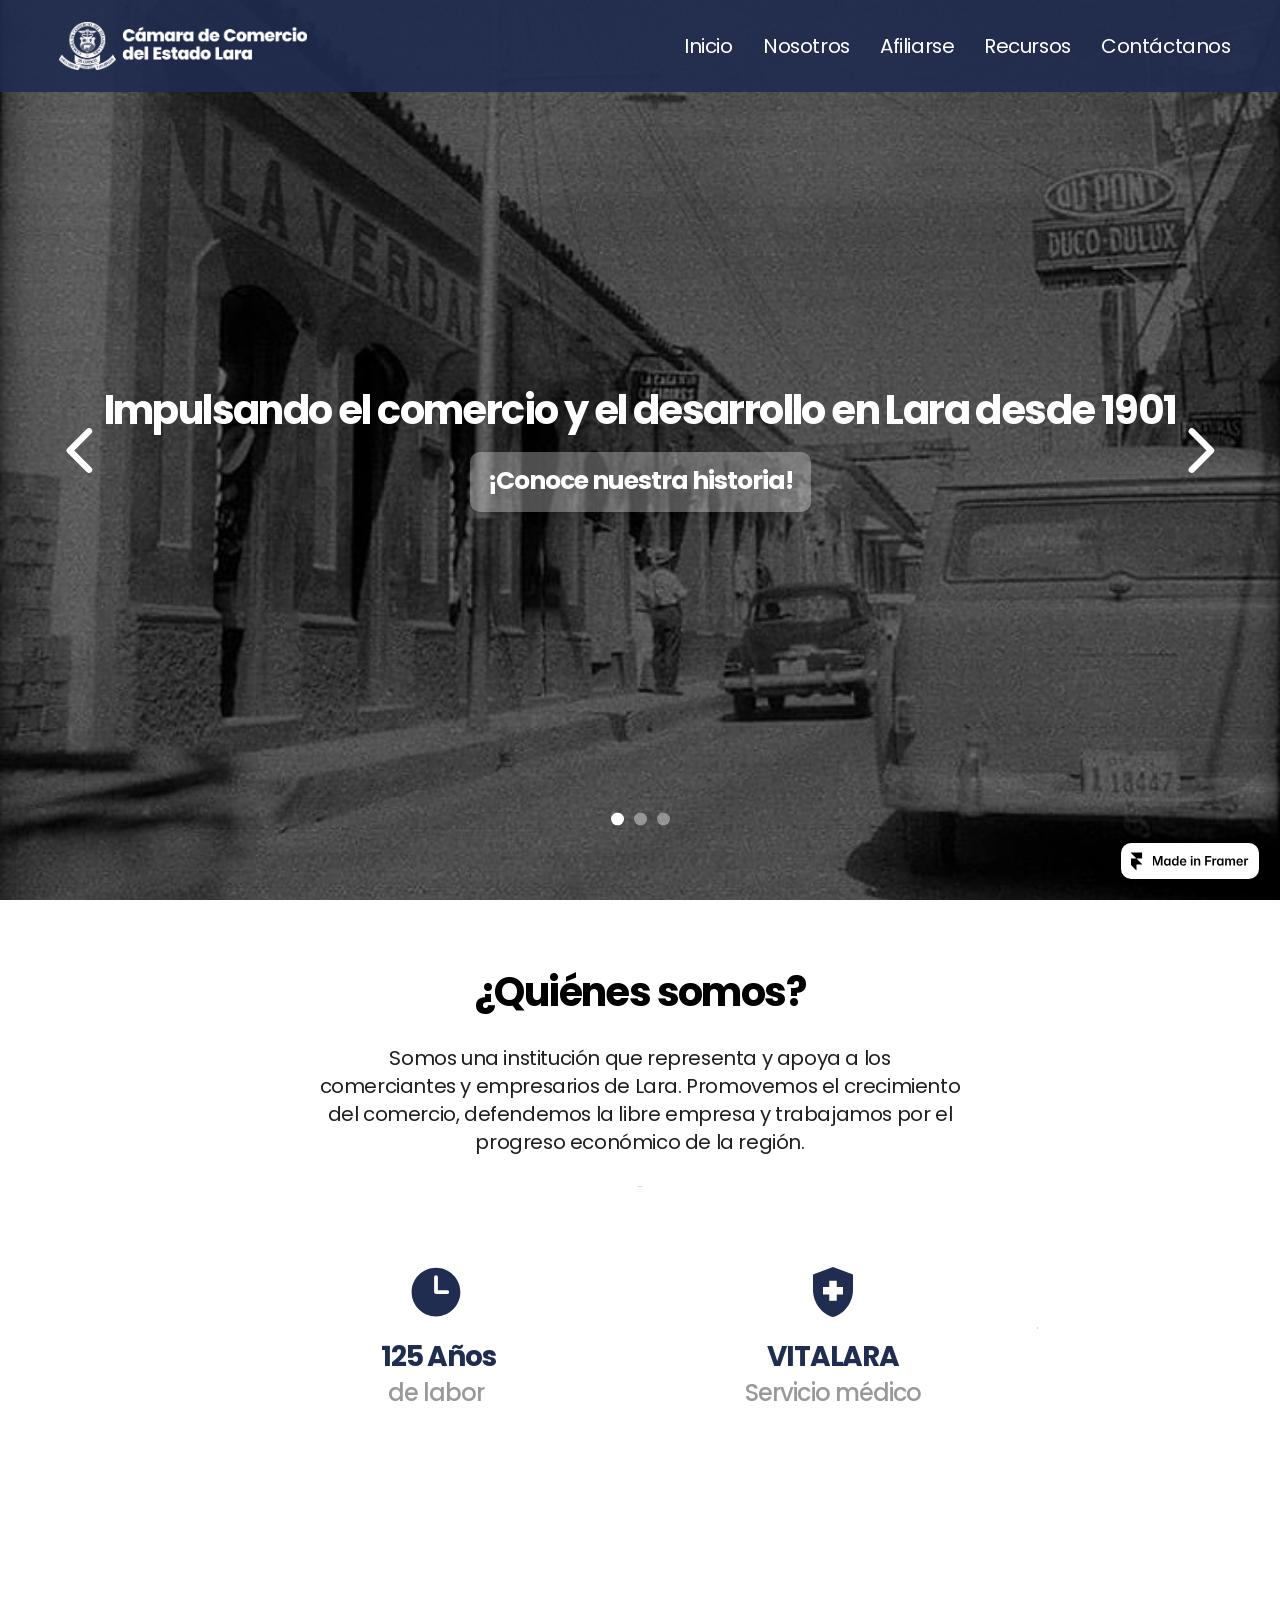
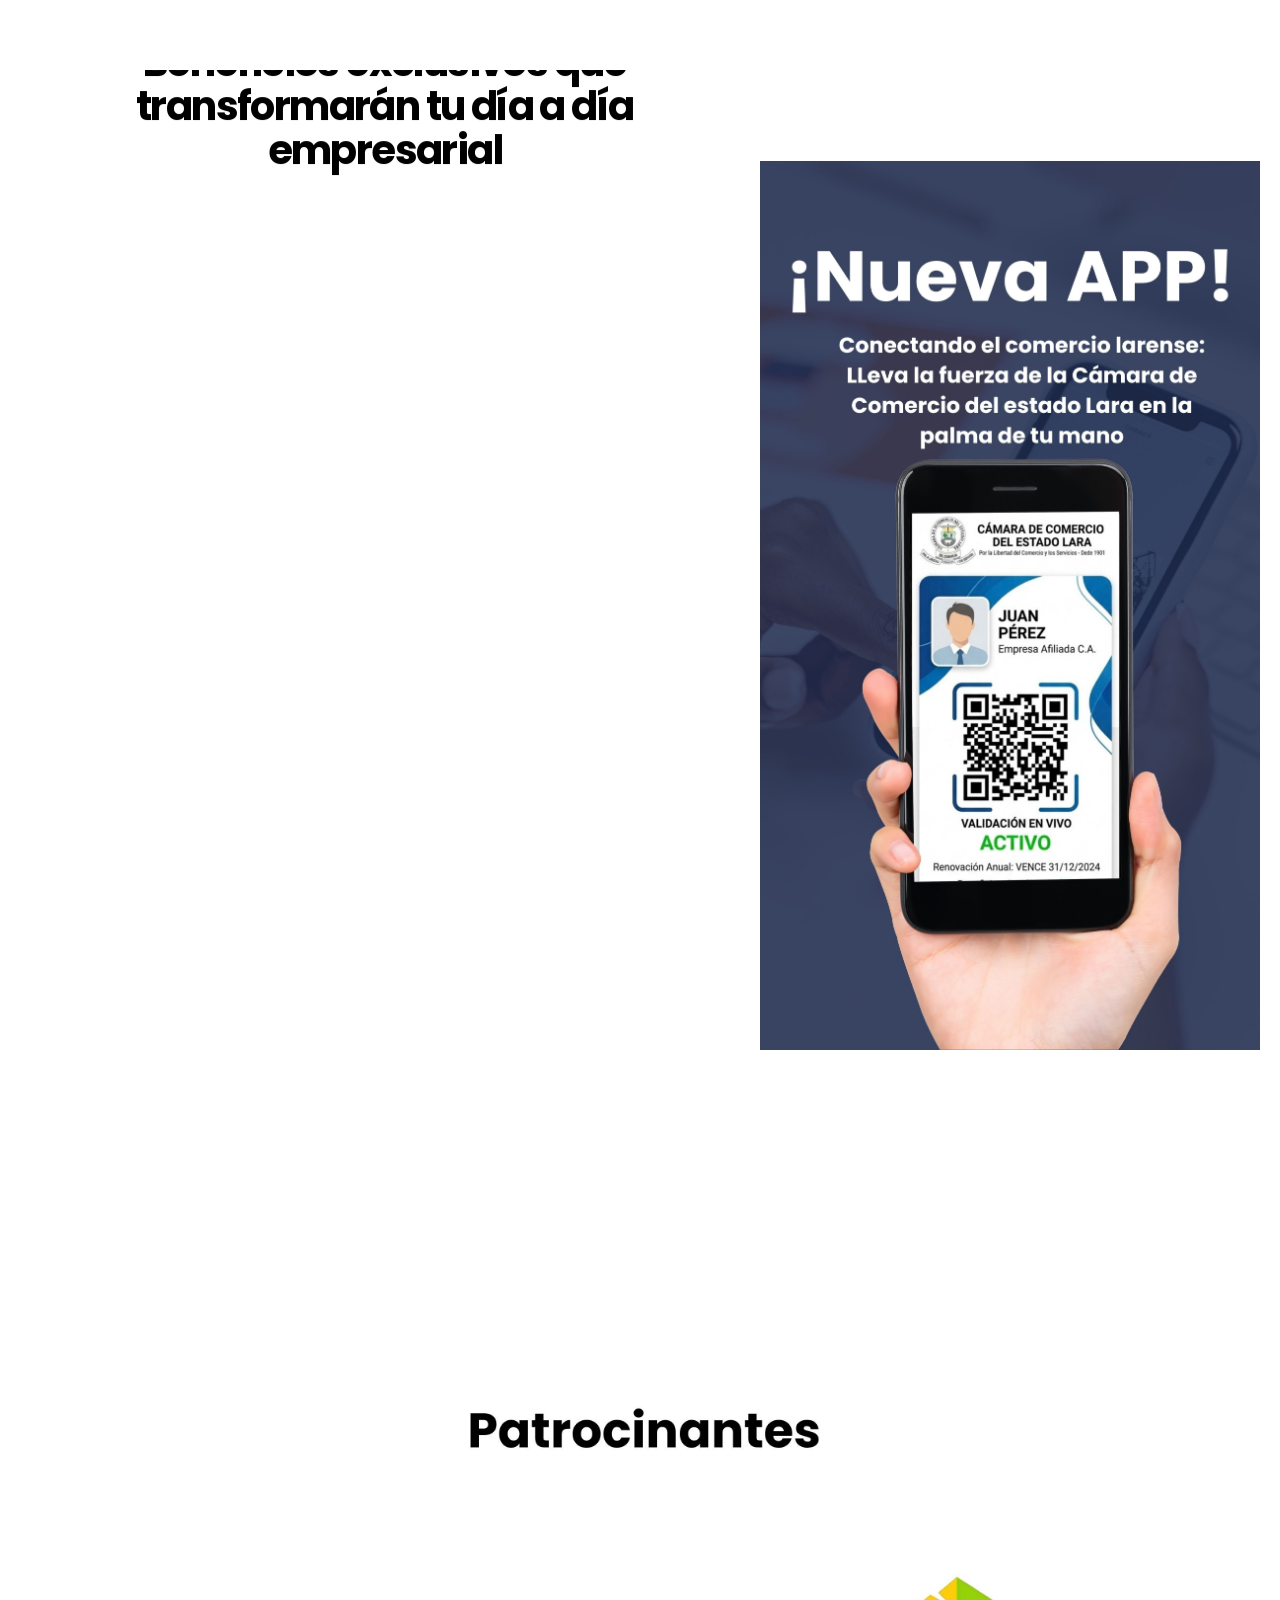
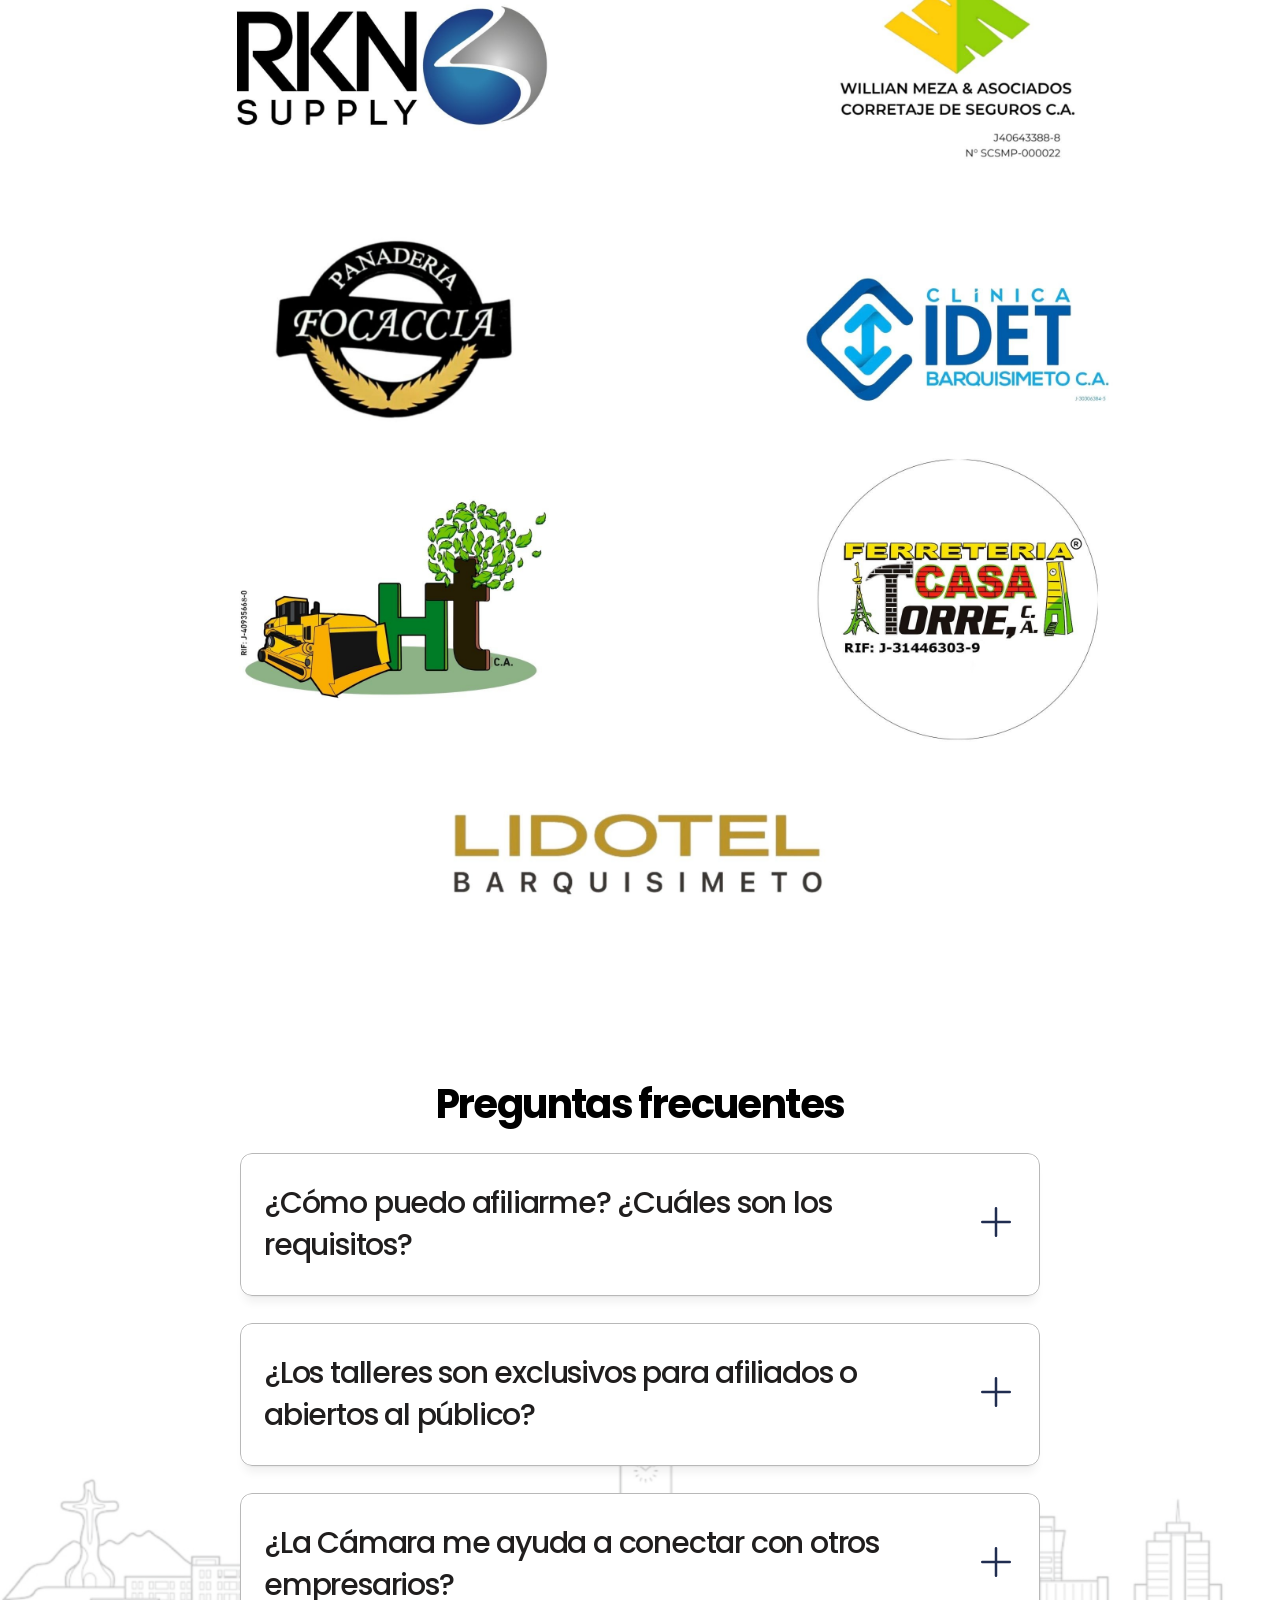
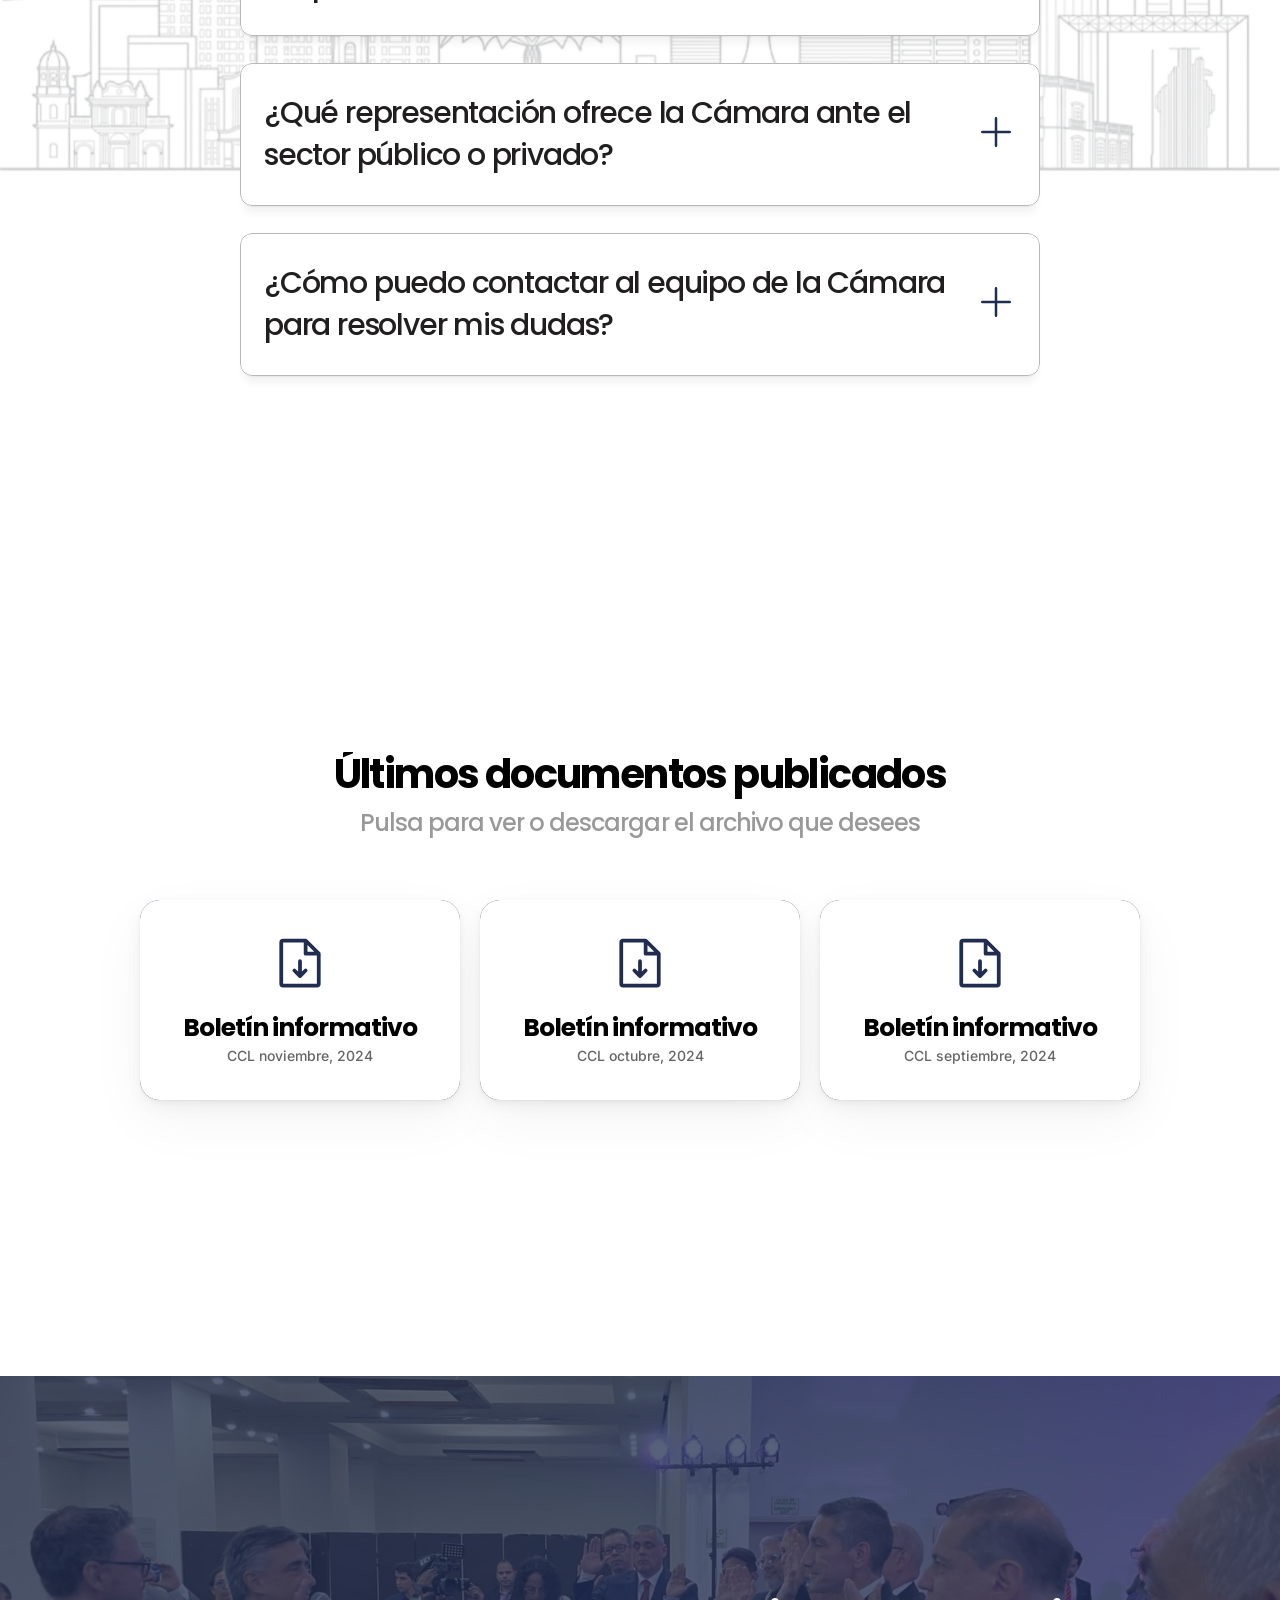
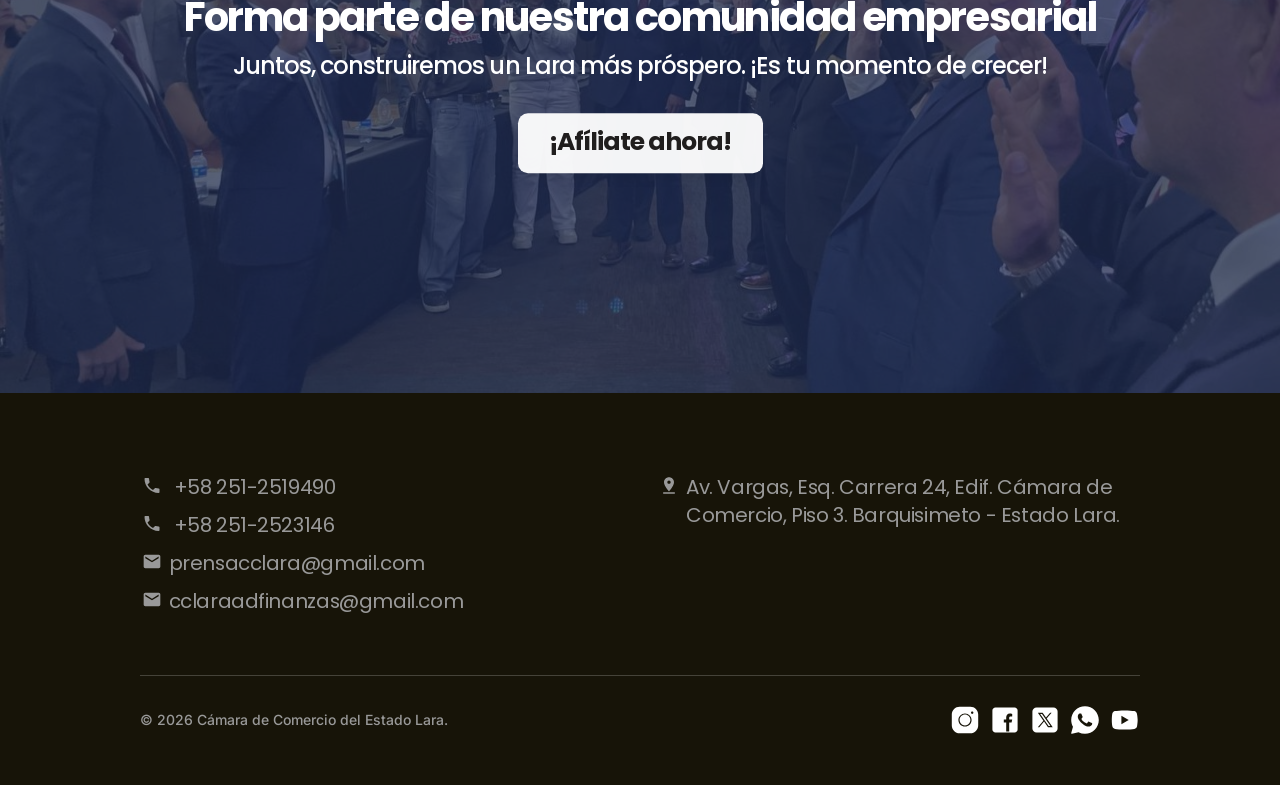
==== index.html @ 31dc7b29 "Sitio estático exportado desde Framer (HTML, CSS, JS y assets locales) Co-Authored-By: Claude Opus 5" ====
<!doctype html>
<!-- Made in Framer · framer.com -->
<!-- Published Oct 28, 2026, 7:28 PM UTC -->
<html lang="es-VE">
<head>
	<meta charset="utf-8">
	<meta name="viewport" content="width=device-width">
	<meta name="generator" content="Framer 6396d1e">
	<title>Cámara de Comercio Lara</title>
    <link rel="canonical" href="https://camaradecomerciolara.framer.website/"><meta property="og:url" content="https://camaradecomerciolara.framer.website/"><meta name="description" content="Made with Framer">
    <meta name="framer-search-index" content="/assets/fu/sites/qvVd5x1oqgm8UECJxH6ip/searchIndex-bVcQZ0W7D3Bi.json">
    <meta name="framer-search-index-fallback" content="/assets/fu/sites/qvVd5x1oqgm8UECJxH6ip/searchIndex-euTjOfodGPNb.json">
    <link href="/assets/fu/images/rtGBe6erPjxikh9yQqqmnPoD8.png" rel="icon" media="(prefers-color-scheme: light)">
    <link href="/assets/fu/images/SMGLBYGvixK3QliwaBblkckESlc.png" rel="icon" media="(prefers-color-scheme: dark)">
    <!-- Open Graph -->
    <meta property="og:type" content="website">
    <meta property="og:title" content="Cámara de Comercio Lara">
    <meta property="og:description" content="Made with Framer">
    <!-- X -->
    <meta name="twitter:card" content="summary_large_image">
    <meta name="twitter:title" content="Cámara de Comercio Lara">
    <meta name="twitter:description" content="Made with Framer">
	
	
	
	
	<!-- Start of headStart -->
    
    <!-- End of headStart -->
	
	<style data-framer-font-css>/* cyrillic-ext */
@font-face {
  font-family: 'Inter';
  font-style: normal;
  font-weight: 500;
  font-display: swap;
  src: url(/assets/gfonts/s/inter/v20/UcCO3FwrK3iLTeHuS_nVMrMxCp50SjIw2boKoduKmMEVuI6fAZJhiI2B.woff2) format('woff2');
  unicode-range: U+0460-052F, U+1C80-1C8A, U+20B4, U+2DE0-2DFF, U+A640-A69F, U+FE2E-FE2F;
}
/* cyrillic */
@font-face {
  font-family: 'Inter';
  font-style: normal;
  font-weight: 500;
  font-display: swap;
  src: url(/assets/gfonts/s/inter/v20/UcCO3FwrK3iLTeHuS_nVMrMxCp50SjIw2boKoduKmMEVuI6fAZthiI2B.woff2) format('woff2');
  unicode-range: U+0301, U+0400-045F, U+0490-0491, U+04B0-04B1, U+2116;
}
/* greek-ext */
@font-face {
  font-family: 'Inter';
  font-style: normal;
  font-weight: 500;
  font-display: swap;
  src: url(/assets/gfonts/s/inter/v20/UcCO3FwrK3iLTeHuS_nVMrMxCp50SjIw2boKoduKmMEVuI6fAZNhiI2B.woff2) format('woff2');
  unicode-range: U+1F00-1FFF;
}
/* greek */
@font-face {
  font-family: 'Inter';
  font-style: normal;
  font-weight: 500;
  font-display: swap;
  src: url(/assets/gfonts/s/inter/v20/UcCO3FwrK3iLTeHuS_nVMrMxCp50SjIw2boKoduKmMEVuI6fAZxhiI2B.woff2) format('woff2');
  unicode-range: U+0370-0377, U+037A-037F, U+0384-038A, U+038C, U+038E-03A1, U+03A3-03FF;
}
/* vietnamese */
@font-face {
  font-family: 'Inter';
  font-style: normal;
  font-weight: 500;
  font-display: swap;
  src: url(/assets/gfonts/s/inter/v20/UcCO3FwrK3iLTeHuS_nVMrMxCp50SjIw2boKoduKmMEVuI6fAZBhiI2B.woff2) format('woff2');
  unicode-range: U+0102-0103, U+0110-0111, U+0128-0129, U+0168-0169, U+01A0-01A1, U+01AF-01B0, U+0300-0301, U+0303-0304, U+0308-0309, U+0323, U+0329, U+1EA0-1EF9, U+20AB;
}
/* latin-ext */
@font-face {
  font-family: 'Inter';
  font-style: normal;
  font-weight: 500;
  font-display: swap;
  src: url(/assets/gfonts/s/inter/v20/UcCO3FwrK3iLTeHuS_nVMrMxCp50SjIw2boKoduKmMEVuI6fAZFhiI2B.woff2) format('woff2');
  unicode-range: U+0100-02BA, U+02BD-02C5, U+02C7-02CC, U+02CE-02D7, U+02DD-02FF, U+0304, U+0308, U+0329, U+1D00-1DBF, U+1E00-1E9F, U+1EF2-1EFF, U+2020, U+20A0-20AB, U+20AD-20C4, U+2113, U+2C60-2C7F, U+A720-A7FF;
}
/* latin */
@font-face {
  font-family: 'Inter';
  font-style: normal;
  font-weight: 500;
  font-display: swap;
  src: url(/assets/gfonts/s/inter/v20/UcCO3FwrK3iLTeHuS_nVMrMxCp50SjIw2boKoduKmMEVuI6fAZ9hiA.woff2) format('woff2');
  unicode-range: U+0000-00FF, U+0131, U+0152-0153, U+02BB-02BC, U+02C6, U+02DA, U+02DC, U+0304, U+0308, U+0329, U+2000-206F, U+20AC, U+2122, U+2191, U+2193, U+2212, U+2215, U+FEFF, U+FFFD;
}
/* cyrillic-ext */
@font-face {
  font-family: 'Fragment Mono';
  font-style: normal;
  font-weight: 400;
  src: url(/assets/gfonts/s/fragmentmono/v6/4iCr6K5wfMRRjxp0DA6-2CLnB45HhrUI.woff2) format('woff2');
  unicode-range: U+0460-052F, U+1C80-1C8A, U+20B4, U+2DE0-2DFF, U+A640-A69F, U+FE2E-FE2F;
}
/* latin-ext */
@font-face {
  font-family: 'Fragment Mono';
  font-style: normal;
  font-weight: 400;
  src: url(/assets/gfonts/s/fragmentmono/v6/4iCr6K5wfMRRjxp0DA6-2CLnB41HhrUI.woff2) format('woff2');
  unicode-range: U+0100-02BA, U+02BD-02C5, U+02C7-02CC, U+02CE-02D7, U+02DD-02FF, U+0304, U+0308, U+0329, U+1D00-1DBF, U+1E00-1E9F, U+1EF2-1EFF, U+2020, U+20A0-20AB, U+20AD-20C4, U+2113, U+2C60-2C7F, U+A720-A7FF;
}
/* latin */
@font-face {
  font-family: 'Fragment Mono';
  font-style: normal;
  font-weight: 400;
  src: url(/assets/gfonts/s/fragmentmono/v6/4iCr6K5wfMRRjxp0DA6-2CLnB4NHhg.woff2) format('woff2');
  unicode-range: U+0000-00FF, U+0131, U+0152-0153, U+02BB-02BC, U+02C6, U+02DA, U+02DC, U+0304, U+0308, U+0329, U+2000-206F, U+20AC, U+2122, U+2191, U+2193, U+2212, U+2215, U+FEFF, U+FFFD;
}

@font-face { font-family: "Inter"; src: url("/assets/fu/assets/5vvr9Vy74if2I6bQbJvbw7SY1pQ.woff2"); font-display: swap; font-style: normal; font-weight: 400; unicode-range: U+0460-052F, U+1C80-1C88, U+20B4, U+2DE0-2DFF, U+A640-A69F, U+FE2E-FE2F }
@font-face { font-family: "Inter"; src: url("/assets/fu/assets/EOr0mi4hNtlgWNn9if640EZzXCo.woff2"); font-display: swap; font-style: normal; font-weight: 400; unicode-range: U+0301, U+0400-045F, U+0490-0491, U+04B0-04B1, U+2116 }
@font-face { font-family: "Inter"; src: url("/assets/fu/assets/Y9k9QrlZAqio88Klkmbd8VoMQc.woff2"); font-display: swap; font-style: normal; font-weight: 400; unicode-range: U+1F00-1FFF }
@font-face { font-family: "Inter"; src: url("/assets/fu/assets/OYrD2tBIBPvoJXiIHnLoOXnY9M.woff2"); font-display: swap; font-style: normal; font-weight: 400; unicode-range: U+0370-03FF }
@font-face { font-family: "Inter"; src: url("/assets/fu/assets/JeYwfuaPfZHQhEG8U5gtPDZ7WQ.woff2"); font-display: swap; font-style: normal; font-weight: 400; unicode-range: U+0100-024F, U+0259, U+1E00-1EFF, U+2020, U+20A0-20AB, U+20AD-20CF, U+2113, U+2C60-2C7F, U+A720-A7FF }
@font-face { font-family: "Inter"; src: url("/assets/fu/assets/GrgcKwrN6d3Uz8EwcLHZxwEfC4.woff2"); font-display: swap; font-style: normal; font-weight: 400; unicode-range: U+0000-00FF, U+0131, U+0152-0153, U+02BB-02BC, U+02C6, U+02DA, U+02DC, U+2000-206F, U+2070, U+2074-207E, U+2080-208E, U+20AC, U+2122, U+2191, U+2193, U+2212, U+2215, U+FEFF, U+FFFD }
@font-face { font-family: "Inter"; src: url("/assets/fu/assets/b6Y37FthZeALduNqHicBT6FutY.woff2"); font-display: swap; font-style: normal; font-weight: 400; unicode-range: U+0102-0103, U+0110-0111, U+0128-0129, U+0168-0169, U+01A0-01A1, U+01AF-01B0, U+1EA0-1EF9, U+20AB }
@font-face { font-family: "Inter"; src: url("/assets/fu/assets/vQyevYAyHtARFwPqUzQGpnDs.woff2"); font-display: swap; font-style: normal; font-weight: 400; unicode-range: U+0000-00FF, U+0131, U+0152-0153, U+02BB-02BC, U+02C6, U+02DA, U+02DC, U+2000-206F, U+2074, U+20AC, U+2122, U+2191, U+2193, U+2212, U+2215, U+FEFF, U+FFFD }
@font-face { font-family: "Inter"; src: url("/assets/fu/assets/mkY5Sgyq51ik0AMrSBwhm9DJg.woff2"); font-style: normal; font-weight: 900; unicode-range: U+0460-052F, U+1C80-1C88, U+20B4, U+2DE0-2DFF, U+A640-A69F, U+FE2E-FE2F }
@font-face { font-family: "Inter"; src: url("/assets/fu/assets/X5hj6qzcHUYv7h1390c8Rhm6550.woff2"); font-style: normal; font-weight: 900; unicode-range: U+0301, U+0400-045F, U+0490-0491, U+04B0-04B1, U+2116 }
@font-face { font-family: "Inter"; src: url("/assets/fu/assets/gQhNpS3tN86g8RcVKYUUaKt2oMQ.woff2"); font-style: normal; font-weight: 900; unicode-range: U+1F00-1FFF }
@font-face { font-family: "Inter"; src: url("/assets/fu/assets/cugnVhSraaRyANCaUtI5FV17wk.woff2"); font-style: normal; font-weight: 900; unicode-range: U+0370-03FF }
@font-face { font-family: "Inter"; src: url("/assets/fu/assets/5HcVoGak8k5agFJSaKa4floXVu0.woff2"); font-style: normal; font-weight: 900; unicode-range: U+0100-024F, U+0259, U+1E00-1EFF, U+2020, U+20A0-20AB, U+20AD-20CF, U+2113, U+2C60-2C7F, U+A720-A7FF }
@font-face { font-family: "Inter"; src: url("/assets/fu/assets/jn4BtSPLlS0NDp1KiFAtFKiiY0o.woff2"); font-style: normal; font-weight: 900; unicode-range: U+0000-00FF, U+0131, U+0152-0153, U+02BB-02BC, U+02C6, U+02DA, U+02DC, U+2000-206F, U+2074, U+20AC, U+2122, U+2191, U+2193, U+2212, U+2215, U+FEFF, U+FFFD }
@font-face { font-family: "Inter"; src: url("/assets/fu/assets/P2Bw01CtL0b9wqygO0sSVogWbo.woff2"); font-style: normal; font-weight: 900; unicode-range: U+0102-0103, U+0110-0111, U+0128-0129, U+0168-0169, U+01A0-01A1, U+01AF-01B0, U+1EA0-1EF9, U+20AB }
@font-face { font-family: "Inter"; src: url("/assets/fu/assets/05KsVHGDmqXSBXM4yRZ65P8i0s.woff2"); font-style: italic; font-weight: 900; unicode-range: U+0460-052F, U+1C80-1C88, U+20B4, U+2DE0-2DFF, U+A640-A69F, U+FE2E-FE2F }
@font-face { font-family: "Inter"; src: url("/assets/fu/assets/ky8ovPukK4dJ1Pxq74qGhOqCYI.woff2"); font-style: italic; font-weight: 900; unicode-range: U+0301, U+0400-045F, U+0490-0491, U+04B0-04B1, U+2116 }
@font-face { font-family: "Inter"; src: url("/assets/fu/assets/vvNSqIj42qeQ2bvCRBIWKHscrc.woff2"); font-style: italic; font-weight: 900; unicode-range: U+1F00-1FFF }
@font-face { font-family: "Inter"; src: url("/assets/fu/assets/3ZmXbBKToJifDV9gwcifVd1tEY.woff2"); font-style: italic; font-weight: 900; unicode-range: U+0370-03FF }
@font-face { font-family: "Inter"; src: url("/assets/fu/assets/FNfhX3dt4ChuLJq2PwdlxHO7PU.woff2"); font-style: italic; font-weight: 900; unicode-range: U+0100-024F, U+0259, U+1E00-1EFF, U+2020, U+20A0-20AB, U+20AD-20CF, U+2113, U+2C60-2C7F, U+A720-A7FF }
@font-face { font-family: "Inter"; src: url("/assets/fu/assets/g0c8vEViiXNlKAgI4Ymmk3Ig.woff2"); font-style: italic; font-weight: 900; unicode-range: U+0000-00FF, U+0131, U+0152-0153, U+02BB-02BC, U+02C6, U+02DA, U+02DC, U+2000-206F, U+2074, U+20AC, U+2122, U+2191, U+2193, U+2212, U+2215, U+FEFF, U+FFFD }
@font-face { font-family: "Inter"; src: url("/assets/fu/assets/efTfQcBJ53kM2pB1hezSZ3RDUFs.woff2"); font-style: italic; font-weight: 900; unicode-range: U+0102-0103, U+0110-0111, U+0128-0129, U+0168-0169, U+01A0-01A1, U+01AF-01B0, U+1EA0-1EF9, U+20AB }
@font-face { font-family: "Inter"; src: url("/assets/fu/assets/H89BbHkbHDzlxZzxi8uPzTsp90.woff2"); font-display: swap; font-style: italic; font-weight: 700; unicode-range: U+0460-052F, U+1C80-1C88, U+20B4, U+2DE0-2DFF, U+A640-A69F, U+FE2E-FE2F }
@font-face { font-family: "Inter"; src: url("/assets/fu/assets/u6gJwDuwB143kpNK1T1MDKDWkMc.woff2"); font-display: swap; font-style: italic; font-weight: 700; unicode-range: U+0301, U+0400-045F, U+0490-0491, U+04B0-04B1, U+2116 }
@font-face { font-family: "Inter"; src: url("/assets/fu/assets/43sJ6MfOPh1LCJt46OvyDuSbA6o.woff2"); font-display: swap; font-style: italic; font-weight: 700; unicode-range: U+1F00-1FFF }
@font-face { font-family: "Inter"; src: url("/assets/fu/assets/wccHG0r4gBDAIRhfHiOlq6oEkqw.woff2"); font-display: swap; font-style: italic; font-weight: 700; unicode-range: U+0370-03FF }
@font-face { font-family: "Inter"; src: url("/assets/fu/assets/WZ367JPwf9bRW6LdTHN8rXgSjw.woff2"); font-display: swap; font-style: italic; font-weight: 700; unicode-range: U+0100-024F, U+0259, U+1E00-1EFF, U+2020, U+20A0-20AB, U+20AD-20CF, U+2113, U+2C60-2C7F, U+A720-A7FF }
@font-face { font-family: "Inter"; src: url("/assets/fu/assets/QxmhnWTzLtyjIiZcfaLIJ8EFBXU.woff2"); font-display: swap; font-style: italic; font-weight: 700; unicode-range: U+0000-00FF, U+0131, U+0152-0153, U+02BB-02BC, U+02C6, U+02DA, U+02DC, U+2000-206F, U+2074, U+20AC, U+2122, U+2191, U+2193, U+2212, U+2215, U+FEFF, U+FFFD }
@font-face { font-family: "Inter"; src: url("/assets/fu/assets/2A4Xx7CngadFGlVV4xrO06OBHY.woff2"); font-display: swap; font-style: italic; font-weight: 700; unicode-range: U+0102-0103, U+0110-0111, U+0128-0129, U+0168-0169, U+01A0-01A1, U+01AF-01B0, U+1EA0-1EF9, U+20AB }
@font-face { font-family: "Inter"; src: url("/assets/fu/assets/hyOgCu0Xnghbimh0pE8QTvtt2AU.woff2"); font-display: swap; font-style: normal; font-weight: 600; unicode-range: U+0460-052F, U+1C80-1C88, U+20B4, U+2DE0-2DFF, U+A640-A69F, U+FE2E-FE2F }
@font-face { font-family: "Inter"; src: url("/assets/fu/assets/NeGmSOXrPBfEFIy5YZeHq17LEDA.woff2"); font-display: swap; font-style: normal; font-weight: 600; unicode-range: U+0301, U+0400-045F, U+0490-0491, U+04B0-04B1, U+2116 }
@font-face { font-family: "Inter"; src: url("/assets/fu/assets/oYaAX5himiTPYuN8vLWnqBbfD2s.woff2"); font-display: swap; font-style: normal; font-weight: 600; unicode-range: U+1F00-1FFF }
@font-face { font-family: "Inter"; src: url("/assets/fu/assets/lEJLP4R0yuCaMCjSXYHtJw72M.woff2"); font-display: swap; font-style: normal; font-weight: 600; unicode-range: U+0370-03FF }
@font-face { font-family: "Inter"; src: url("/assets/fu/assets/cRJyLNuTJR5jbyKzGi33wU9cqIQ.woff2"); font-display: swap; font-style: normal; font-weight: 600; unicode-range: U+0100-024F, U+0259, U+1E00-1EFF, U+2020, U+20A0-20AB, U+20AD-20CF, U+2113, U+2C60-2C7F, U+A720-A7FF }
@font-face { font-family: "Inter"; src: url("/assets/fu/assets/1ZFS7N918ojhhd0nQWdj3jz4w.woff2"); font-display: swap; font-style: normal; font-weight: 600; unicode-range: U+0000-00FF, U+0131, U+0152-0153, U+02BB-02BC, U+02C6, U+02DA, U+02DC, U+2000-206F, U+2074, U+20AC, U+2122, U+2191, U+2193, U+2212, U+2215, U+FEFF, U+FFFD }
@font-face { font-family: "Inter"; src: url("/assets/fu/assets/A0Wcc7NgXMjUuFdquHDrIZpzZw0.woff2"); font-display: swap; font-style: normal; font-weight: 600; unicode-range: U+0102-0103, U+0110-0111, U+0128-0129, U+0168-0169, U+01A0-01A1, U+01AF-01B0, U+1EA0-1EF9, U+20AB }
@font-face { font-family: "Inter"; src: url("/assets/fu/assets/DpPBYI0sL4fYLgAkX8KXOPVt7c.woff2"); font-display: swap; font-style: normal; font-weight: 700; unicode-range: U+0460-052F, U+1C80-1C88, U+20B4, U+2DE0-2DFF, U+A640-A69F, U+FE2E-FE2F }
@font-face { font-family: "Inter"; src: url("/assets/fu/assets/4RAEQdEOrcnDkhHiiCbJOw92Lk.woff2"); font-display: swap; font-style: normal; font-weight: 700; unicode-range: U+0301, U+0400-045F, U+0490-0491, U+04B0-04B1, U+2116 }
@font-face { font-family: "Inter"; src: url("/assets/fu/assets/1K3W8DizY3v4emK8Mb08YHxTbs.woff2"); font-display: swap; font-style: normal; font-weight: 700; unicode-range: U+1F00-1FFF }
@font-face { font-family: "Inter"; src: url("/assets/fu/assets/tUSCtfYVM1I1IchuyCwz9gDdQ.woff2"); font-display: swap; font-style: normal; font-weight: 700; unicode-range: U+0370-03FF }
@font-face { font-family: "Inter"; src: url("/assets/fu/assets/VgYFWiwsAC5OYxAycRXXvhze58.woff2"); font-display: swap; font-style: normal; font-weight: 700; unicode-range: U+0100-024F, U+0259, U+1E00-1EFF, U+2020, U+20A0-20AB, U+20AD-20CF, U+2113, U+2C60-2C7F, U+A720-A7FF }
@font-face { font-family: "Inter"; src: url("/assets/fu/assets/DXD0Q7LSl7HEvDzucnyLnGBHM.woff2"); font-display: swap; font-style: normal; font-weight: 700; unicode-range: U+0000-00FF, U+0131, U+0152-0153, U+02BB-02BC, U+02C6, U+02DA, U+02DC, U+2000-206F, U+2074, U+20AC, U+2122, U+2191, U+2193, U+2212, U+2215, U+FEFF, U+FFFD }
@font-face { font-family: "Inter"; src: url("/assets/fu/assets/GIryZETIX4IFypco5pYZONKhJIo.woff2"); font-display: swap; font-style: normal; font-weight: 700; unicode-range: U+0102-0103, U+0110-0111, U+0128-0129, U+0168-0169, U+01A0-01A1, U+01AF-01B0, U+1EA0-1EF9, U+20AB }
@font-face { font-family: "Inter"; src: url("/assets/fu/assets/CfMzU8w2e7tHgF4T4rATMPuWosA.woff2"); font-display: swap; font-style: italic; font-weight: 400; unicode-range: U+0460-052F, U+1C80-1C88, U+20B4, U+2DE0-2DFF, U+A640-A69F, U+FE2E-FE2F }
@font-face { font-family: "Inter"; src: url("/assets/fu/assets/867QObYax8ANsfX4TGEVU9YiCM.woff2"); font-display: swap; font-style: italic; font-weight: 400; unicode-range: U+0301, U+0400-045F, U+0490-0491, U+04B0-04B1, U+2116 }
@font-face { font-family: "Inter"; src: url("/assets/fu/assets/Oyn2ZbENFdnW7mt2Lzjk1h9Zb9k.woff2"); font-display: swap; font-style: italic; font-weight: 400; unicode-range: U+1F00-1FFF }
@font-face { font-family: "Inter"; src: url("/assets/fu/assets/cdAe8hgZ1cMyLu9g005pAW3xMo.woff2"); font-display: swap; font-style: italic; font-weight: 400; unicode-range: U+0370-03FF }
@font-face { font-family: "Inter"; src: url("/assets/fu/assets/DOfvtmE1UplCq161m6Hj8CSQYg.woff2"); font-display: swap; font-style: italic; font-weight: 400; unicode-range: U+0100-024F, U+0259, U+1E00-1EFF, U+2020, U+20A0-20AB, U+20AD-20CF, U+2113, U+2C60-2C7F, U+A720-A7FF }
@font-face { font-family: "Inter"; src: url("/assets/fu/assets/vFzuJY0c65av44uhEKB6vyjFMg.woff2"); font-display: swap; font-style: italic; font-weight: 400; unicode-range: U+0000-00FF, U+0131, U+0152-0153, U+02BB-02BC, U+02C6, U+02DA, U+02DC, U+2000-206F, U+2074, U+20AC, U+2122, U+2191, U+2193, U+2212, U+2215, U+FEFF, U+FFFD }
@font-face { font-family: "Inter"; src: url("/assets/fu/assets/tKtBcDnBMevsEEJKdNGhhkLzYo.woff2"); font-display: swap; font-style: italic; font-weight: 400; unicode-range: U+0102-0103, U+0110-0111, U+0128-0129, U+0168-0169, U+01A0-01A1, U+01AF-01B0, U+1EA0-1EF9, U+20AB }
@font-face { font-family: "Inter"; src: url("/assets/fu/assets/syRNPWzAMIrcJ3wIlPIP43KjQs.woff2"); font-display: swap; font-style: normal; font-weight: 700; unicode-range: U+0000-00FF, U+0131, U+0152-0153, U+02BB-02BC, U+02C6, U+02DA, U+02DC, U+2000-206F, U+2070, U+2074-207E, U+2080-208E, U+20AC, U+2122, U+2191, U+2193, U+2212, U+2215, U+FEFF, U+FFFD }
@font-face { font-family: "Inter"; src: url("/assets/fu/assets/vxBnBhH8768IFAXAb4Qf6wQHKs.woff2"); font-display: swap; font-style: italic; font-weight: 600; unicode-range: U+0460-052F, U+1C80-1C88, U+20B4, U+2DE0-2DFF, U+A640-A69F, U+FE2E-FE2F }
@font-face { font-family: "Inter"; src: url("/assets/fu/assets/zSsEuoJdh8mcFVk976C05ZfQr8.woff2"); font-display: swap; font-style: italic; font-weight: 600; unicode-range: U+0301, U+0400-045F, U+0490-0491, U+04B0-04B1, U+2116 }
@font-face { font-family: "Inter"; src: url("/assets/fu/assets/b8ezwLrN7h2AUoPEENcsTMVJ0.woff2"); font-display: swap; font-style: italic; font-weight: 600; unicode-range: U+1F00-1FFF }
@font-face { font-family: "Inter"; src: url("/assets/fu/assets/mvNEIBLyHbscgHtwfsByjXUz3XY.woff2"); font-display: swap; font-style: italic; font-weight: 600; unicode-range: U+0370-03FF }
@font-face { font-family: "Inter"; src: url("/assets/fu/assets/6FI2EneKzM3qBy5foOZXey7coCA.woff2"); font-display: swap; font-style: italic; font-weight: 600; unicode-range: U+0100-024F, U+0259, U+1E00-1EFF, U+2020, U+20A0-20AB, U+20AD-20CF, U+2113, U+2C60-2C7F, U+A720-A7FF }
@font-face { font-family: "Inter"; src: url("/assets/fu/assets/qrVgiXNd6RuQjETYQiVQ9nqCk.woff2"); font-display: swap; font-style: italic; font-weight: 600; unicode-range: U+0000-00FF, U+0131, U+0152-0153, U+02BB-02BC, U+02C6, U+02DA, U+02DC, U+2000-206F, U+2074, U+20AC, U+2122, U+2191, U+2193, U+2212, U+2215, U+FEFF, U+FFFD }
@font-face { font-family: "Inter"; src: url("/assets/fu/assets/NHHeAKJVP0ZWHk5YZnQQChIsBM.woff2"); font-display: swap; font-style: italic; font-weight: 600; unicode-range: U+0102-0103, U+0110-0111, U+0128-0129, U+0168-0169, U+01A0-01A1, U+01AF-01B0, U+1EA0-1EF9, U+20AB }
@font-face { font-family: "Poppins"; src: url("/assets/fu/third-party-assets/fontshare/wf/EOHGWBZYYKO6R4PWP4S2B3FFWHHBEZN6/UWQLMF4AFWLXCJQCFV3WRVYC77KZXPRB/FYG6OCH7XOLUUSZTIZE65ATBZWF623O4.woff2"); font-display: swap; font-style: normal; font-weight: 700 }
@font-face { font-family: "Poppins"; src: url("/assets/fu/third-party-assets/fontshare/wf/NC2MP33RO4WQTSTEEAWBJLAEXNCNEQVF/7F4U3COKLHQH4WUH3AXPC7N4UELEWJQN/JMWNCAGBH3TLANIVQPVABVAVNV5QERTH.woff2"); font-display: swap; font-style: normal; font-weight: 400 }
@font-face { font-family: "Poppins"; src: url("/assets/fu/third-party-assets/fontshare/wf/22GWRXQXMICIWABQXFWKIWZIILKO5JDJ/2BBKMSVLV5CSDOZ7HEEECOTKPOVVJOC3/RNFY4UJD36462ZMGEIC5I7KNE73BPOAU.woff2"); font-style: normal; font-weight: 900 }
@font-face { font-family: "Poppins"; src: url("/assets/fu/third-party-assets/fontshare/wf/2PWH5ACYHQEXIHGDLY5OWYMAC3F65AK5/OD6JOLYDRZZOKZGAPOMF7QEWPC5DTZS6/F5IVXJVPQ2DIFNG5HQZ7NI5VG7P7VDLV.woff2"); font-style: italic; font-weight: 900 }
@font-face { font-family: "Poppins"; src: url("/assets/fu/third-party-assets/fontshare/wf/JQL34MORONR7D7BXOVTX3KBGJGEJQ5BJ/CKUZVY5SFANCFAT7FS3MP6ZL4BMEWCJE/NOLRWF3JBJ434MILPG5RB6R2B4HGRSZB.woff2"); font-display: swap; font-style: italic; font-weight: 700 }
@font-face { font-family: "Poppins"; src: url("/assets/fu/third-party-assets/fontshare/wf/7LLTLAW3NRWOADG4II2JGKZC6OSEMBQC/EYFXWX77PEMPU645EAWOTG22E375GULW/SSNNTU67MMJH4CSWT443B4KJ7OB4WFHF.woff2"); font-display: swap; font-style: italic; font-weight: 400 }
@font-face { font-family: "Poppins"; src: url("/assets/fu/third-party-assets/fontshare/wf/K4RHKGAGLQZBXEZQT2O2AGSLKJF2E4YC/JRUTXNFPWLFGIEVSSEYOW7EP7TYM3V6A/UCDYLFFGLZRGCFY5GYDYM5LDB52BAR5M.woff2"); font-display: swap; font-style: normal; font-weight: 500 }
@font-face { font-family: "Poppins"; src: url("/assets/fu/third-party-assets/fontshare/wf/4HH4RITHYMRL7VREMN2WV2L6LQZKPRWE/ZWMGJ4LKTJ4NT5NKCHS5WLI6CRRRO2SE/OFRM3ATAEVJKZWGG6S4JN4P6SBPN2BLD.woff2"); font-display: swap; font-style: italic; font-weight: 500 }
@font-face { font-family: "Poppins"; src: url("/assets/fu/third-party-assets/fontshare/wf/E6J4GS76KHNRRUWODFCFOX2JRKNRSFVY/3GYVT5S4AH7VMPASDDKOTIPV6P3WJXGI/24R4YOH3G2SFDSTCNHOVGYEX3DMRC3CE.woff2"); font-display: swap; font-style: normal; font-weight: 600 }
@font-face { font-family: "Inter Placeholder"; src: local("Arial"); ascent-override: 89.79%; descent-override: 22.36%; line-gap-override: 0.00%; size-adjust: 107.89% }
@font-face { font-family: "Poppins Placeholder"; src: local("Arial"); ascent-override: 91.95%; descent-override: 30.94%; line-gap-override: 7.96%; size-adjust: 113.11% }</style>
	<link href="https://fonts.gstatic.com" rel="preconnect" crossorigin>
	
	<meta name="robots" content="max-image-preview:large"><style data-framer-breakpoint-css>@media(min-width: 1200px){.hidden-72rtr7{display:none!important}}@media(min-width: 810px) and (max-width: 1199.98px){.hidden-19ln4jw{display:none!important}}@media(max-width: 809.98px){.hidden-1w5bcwz{display:none!important}}@media(min-width: 1200px){.hidden-m44vip{display:none!important}}@media(min-width: 810px) and (max-width: 1199.98px){.hidden-xug17x{display:none!important}}@media(max-width: 809.98px){.hidden-rttqvg{display:none!important}}</style><style data-framer-css-ssr-minified data-framer-components="framer-lib-cursors-host framer-DO5XE PropertyOverrides framer-sNRu0 framer-lib-combinedCSSRules framer-zuYHN framer-Q7tQh framer-HOXgU framer-slcBr framer-DR2KX framer-plue6 framer-oGIhl framer-xfcsX framer-Hsnzf framer-AG6Rq framer-uGikt framer-jRsg1 framer-b2Tgz framer-81bG7">html,body,#main{box-sizing:border-box;margin:0;padding:0}:root{-webkit-font-smoothing:antialiased;-moz-osx-font-smoothing:grayscale}*{box-sizing:border-box;-webkit-font-smoothing:inherit}h1,h2,h3,h4,h5,h6,p,figure{margin:0}body,input,textarea,select,button{font-family:sans-serif;font-size:12px}body{--token-e23e87f1-17f7-4335-a329-89e0b8eec106:#201e1e;--token-499ab5eb-1675-4f2a-87bc-92b2b9462476:#fff;--token-66b90def-d7b3-4c7a-b356-2e9c549e398f:#063;--token-5af3bcb4-72a9-481d-b0e2-9d81d0d4efd8:#cdebf5;--token-10d2e388-2bda-48e5-b4ec-725acf568f4d:#ba0000;--token-ad7b2016-d494-4c5e-a4da-a40dd9db57dd:#fc0;--token-1bc3b54e-1a06-4b36-95a6-3a95a29fb12d:#999;--token-7d3fadfd-d79b-4118-a2fa-b9dad919f122:#202d50}@supports (z-index:calc(infinity)){#__framer-badge-container{--infinity:infinity}}#__framer-badge-container{pointer-events:none;width:100%;z-index:calc(var(--infinity,2147480000));justify-content:flex-end;padding:20px;display:flex;position:fixed;bottom:0}body{--framer-will-change-override:none}@supports (background:-webkit-named-image(i)) and (not (grid-template-rows:subgrid)){body{--framer-will-change-override:transform}}body{--framer-will-change-filter-override:none}@supports (background:-webkit-named-image(i)) and (not (position-area:top right)){body{--framer-will-change-filter-override:filter}}[data-framer-component-type]{position:absolute}[data-framer-component-type=Text]{cursor:inherit}[data-framer-component-text-autosized] *{white-space:pre}[data-framer-component-type=Text]>*{text-align:var(--framer-text-alignment,start)}[data-framer-component-type=Text] span span,[data-framer-component-type=Text] p span,[data-framer-component-type=Text] h1 span,[data-framer-component-type=Text] h2 span,[data-framer-component-type=Text] h3 span,[data-framer-component-type=Text] h4 span,[data-framer-component-type=Text] h5 span,[data-framer-component-type=Text] h6 span{display:block}[data-framer-component-type=Text] span span span,[data-framer-component-type=Text] p span span,[data-framer-component-type=Text] h1 span span,[data-framer-component-type=Text] h2 span span,[data-framer-component-type=Text] h3 span span,[data-framer-component-type=Text] h4 span span,[data-framer-component-type=Text] h5 span span,[data-framer-component-type=Text] h6 span span{display:unset}[data-framer-component-type=Text] div div span,[data-framer-component-type=Text] a div span,[data-framer-component-type=Text] span span span,[data-framer-component-type=Text] p span span,[data-framer-component-type=Text] h1 span span,[data-framer-component-type=Text] h2 span span,[data-framer-component-type=Text] h3 span span,[data-framer-component-type=Text] h4 span span,[data-framer-component-type=Text] h5 span span,[data-framer-component-type=Text] h6 span span,[data-framer-component-type=Text] a{font-family:var(--font-family);font-style:var(--font-style);font-weight:min(calc(var(--framer-font-weight-increase,0) + var(--font-weight,400)), 900);color:var(--text-color);letter-spacing:var(--letter-spacing);font-size:var(--font-size);text-transform:var(--text-transform);--text-decoration:var(--framer-text-decoration-style,solid) var(--framer-text-decoration,none) var(--framer-text-decoration-color,currentcolor) var(--framer-text-decoration-thickness,auto);--text-decoration-skip-ink:var(--framer-text-decoration-skip-ink);--text-underline-offset:var(--framer-text-decoration-offset);line-height:var(--line-height);--font-family:var(--framer-font-family);--font-style:var(--framer-font-style);--font-weight:var(--framer-font-weight);--text-color:var(--framer-text-color);--letter-spacing:var(--framer-letter-spacing);--font-size:var(--framer-font-size);--text-transform:var(--framer-text-transform);--line-height:var(--framer-line-height)}[data-framer-component-type=Text] a,[data-framer-component-type=Text] a div span,[data-framer-component-type=Text] a span span span,[data-framer-component-type=Text] a p span span,[data-framer-component-type=Text] a h1 span span,[data-framer-component-type=Text] a h2 span span,[data-framer-component-type=Text] a h3 span span,[data-framer-component-type=Text] a h4 span span,[data-framer-component-type=Text] a h5 span span,[data-framer-component-type=Text] a h6 span span{--font-family:var(--framer-link-font-family,var(--framer-font-family));--font-style:var(--framer-link-font-style,var(--framer-font-style));--font-weight:var(--framer-link-font-weight,var(--framer-font-weight));--text-color:var(--framer-link-text-color,var(--framer-text-color));--font-size:var(--framer-link-font-size,var(--framer-font-size));--text-transform:var(--framer-link-text-transform,var(--framer-text-transform));--text-decoration:var(--framer-link-text-decoration-style,var(--framer-text-decoration-style,solid)) var(--framer-link-text-decoration,var(--framer-text-decoration,none)) var(--framer-link-text-decoration-color,var(--framer-text-decoration-color,currentcolor)) var(--framer-link-text-decoration-thickness,var(--framer-text-decoration-thickness,auto));--text-decoration-skip-ink:var(--framer-link-text-decoration-skip-ink,var(--framer-text-decoration-skip-ink));--text-underline-offset:var(--framer-link-text-decoration-offset,var(--framer-text-decoration-offset))}[data-framer-component-type=Text] a:hover,[data-framer-component-type=Text] a div span:hover,[data-framer-component-type=Text] a span span span:hover,[data-framer-component-type=Text] a p span span:hover,[data-framer-component-type=Text] a h1 span span:hover,[data-framer-component-type=Text] a h2 span span:hover,[data-framer-component-type=Text] a h3 span span:hover,[data-framer-component-type=Text] a h4 span span:hover,[data-framer-component-type=Text] a h5 span span:hover,[data-framer-component-type=Text] a h6 span span:hover{--font-family:var(--framer-link-hover-font-family,var(--framer-link-font-family,var(--framer-font-family)));--font-style:var(--framer-link-hover-font-style,var(--framer-link-font-style,var(--framer-font-style)));--font-weight:var(--framer-link-hover-font-weight,var(--framer-link-font-weight,var(--framer-font-weight)));--text-color:var(--framer-link-hover-text-color,var(--framer-link-text-color,var(--framer-text-color)));--font-size:var(--framer-link-hover-font-size,var(--framer-link-font-size,var(--framer-font-size)));--text-transform:var(--framer-link-hover-text-transform,var(--framer-link-text-transform,var(--framer-text-transform)));--text-decoration:var(--framer-link-hover-text-decoration-style,var(--framer-link-text-decoration-style,var(--framer-text-decoration-style,solid))) var(--framer-link-hover-text-decoration,var(--framer-link-text-decoration,var(--framer-text-decoration,none))) var(--framer-link-hover-text-decoration-color,var(--framer-link-text-decoration-color,var(--framer-text-decoration-color,currentcolor))) var(--framer-link-hover-text-decoration-thickness,var(--framer-link-text-decoration-thickness,var(--framer-text-decoration-thickness,auto)));--text-decoration-skip-ink:var(--framer-link-hover-text-decoration-skip-ink,var(--framer-link-text-decoration-skip-ink,var(--framer-text-decoration-skip-ink)));--text-underline-offset:var(--framer-link-hover-text-decoration-offset,var(--framer-link-text-decoration-offset,var(--framer-text-decoration-offset)))}[data-framer-component-type=Text].isCurrent a,[data-framer-component-type=Text].isCurrent a div span,[data-framer-component-type=Text].isCurrent a span span span,[data-framer-component-type=Text].isCurrent a p span span,[data-framer-component-type=Text].isCurrent a h1 span span,[data-framer-component-type=Text].isCurrent a h2 span span,[data-framer-component-type=Text].isCurrent a h3 span span,[data-framer-component-type=Text].isCurrent a h4 span span,[data-framer-component-type=Text].isCurrent a h5 span span,[data-framer-component-type=Text].isCurrent a h6 span span{--font-family:var(--framer-link-current-font-family,var(--framer-link-font-family,var(--framer-font-family)));--font-style:var(--framer-link-current-font-style,var(--framer-link-font-style,var(--framer-font-style)));--font-weight:var(--framer-link-current-font-weight,var(--framer-link-font-weight,var(--framer-font-weight)));--text-color:var(--framer-link-current-text-color,var(--framer-link-text-color,var(--framer-text-color)));--font-size:var(--framer-link-current-font-size,var(--framer-link-font-size,var(--framer-font-size)));--text-transform:var(--framer-link-current-text-transform,var(--framer-link-text-transform,var(--framer-text-transform)));--text-decoration:var(--framer-link-current-text-decoration-style,var(--framer-link-text-decoration-style,var(--framer-text-decoration-style,solid))) var(--framer-link-current-text-decoration,var(--framer-link-text-decoration,var(--framer-text-decoration,none))) var(--framer-link-current-text-decoration-color,var(--framer-link-text-decoration-color,var(--framer-text-decoration-color,currentcolor))) var(--framer-link-current-text-decoration-thickness,var(--framer-link-text-decoration-thickness,var(--framer-text-decoration-thickness,auto)));--text-decoration-skip-ink:var(--framer-link-current-text-decoration-skip-ink,var(--framer-link-text-decoration-skip-ink,var(--framer-text-decoration-skip-ink)));--text-underline-offset:var(--framer-link-current-text-decoration-offset,var(--framer-link-text-decoration-offset,var(--framer-text-decoration-offset)))}[data-framer-component-type=RichTextContainer]{outline:none;flex-direction:column;flex-shrink:0;justify-content:flex-start;display:flex}p.framer-text,div.framer-text,figure.framer-text,h1.framer-text,h2.framer-text,h3.framer-text,h4.framer-text,h5.framer-text,h6.framer-text,ol.framer-text,ul.framer-text{margin:0;padding:0}p.framer-text,div.framer-text,h1.framer-text,h2.framer-text,h3.framer-text,h4.framer-text,h5.framer-text,h6.framer-text,li.framer-text,ol.framer-text,ul.framer-text,mark.framer-text,span.framer-text:not([data-text-fill]){font-family:var(--framer-font-family-preview,var(--framer-blockquote-font-family,var(--framer-font-family,Inter, Inter Placeholder, sans-serif)));font-style:var(--framer-font-style-preview,var(--framer-blockquote-font-style,var(--framer-font-style,normal)));font-weight:var(--framer-font-weight-preview,var(--framer-blockquote-font-weight,var(--framer-font-weight,400)));color:var(--framer-blockquote-text-color,var(--framer-text-color,#000));font-size:calc(var(--framer-blockquote-font-size,var(--framer-font-size,16px)) * var(--framer-font-size-scale,1));letter-spacing:var(--framer-blockquote-letter-spacing,var(--framer-letter-spacing,0));text-transform:var(--framer-blockquote-text-transform,var(--framer-text-transform,none));-webkit-text-decoration-line:var(--framer-blockquote-text-decoration,var(--framer-text-decoration,initial));text-decoration-line:var(--framer-blockquote-text-decoration,var(--framer-text-decoration,initial));-webkit-text-decoration-style:var(--framer-blockquote-text-decoration-style,var(--framer-text-decoration-style,initial));text-decoration-style:var(--framer-blockquote-text-decoration-style,var(--framer-text-decoration-style,initial));-webkit-text-decoration-color:var(--framer-blockquote-text-decoration-color,var(--framer-text-decoration-color,initial));text-decoration-color:var(--framer-blockquote-text-decoration-color,var(--framer-text-decoration-color,initial));text-decoration-thickness:var(--framer-blockquote-text-decoration-thickness,var(--framer-text-decoration-thickness,initial));text-decoration-skip-ink:var(--framer-blockquote-text-decoration-skip-ink,var(--framer-text-decoration-skip-ink,initial));text-underline-offset:var(--framer-blockquote-text-decoration-offset,var(--framer-text-decoration-offset,initial));line-height:var(--framer-blockquote-line-height,var(--framer-line-height,1.2em));text-align:var(--framer-blockquote-text-alignment,var(--framer-text-alignment,start));-webkit-text-stroke-width:var(--framer-text-stroke-width,initial);-webkit-text-stroke-color:var(--framer-text-stroke-color,initial);-moz-font-feature-settings:var(--framer-font-open-type-features,initial);-webkit-font-feature-settings:var(--framer-font-open-type-features,initial);font-feature-settings:var(--framer-font-open-type-features,initial);font-variation-settings:var(--framer-font-variation-axes-preview,var(--framer-font-variation-axes,normal));text-wrap:var(--framer-text-wrap-override,var(--framer-text-wrap))}mark.framer-text,p.framer-text,div.framer-text,h1.framer-text,h2.framer-text,h3.framer-text,h4.framer-text,h5.framer-text,h6.framer-text,li.framer-text,ol.framer-text,ul.framer-text{background-color:var(--framer-blockquote-text-background-color,var(--framer-text-background-color,initial));border-radius:var(--framer-blockquote-text-background-radius,var(--framer-text-background-radius,initial));corner-shape:var(--framer-blockquote-text-background-corner-shape,var(--framer-text-background-corner-shape,initial));padding:var(--framer-blockquote-text-background-padding,var(--framer-text-background-padding,initial))}@supports not (color:color(display-p3 1 1 1)){p.framer-text,div.framer-text,h1.framer-text,h2.framer-text,h3.framer-text,h4.framer-text,h5.framer-text,h6.framer-text,li.framer-text,ol.framer-text,ul.framer-text,span.framer-text:not([data-text-fill]){color:var(--framer-blockquote-text-color-rgb,var(--framer-blockquote-text-color,var(--framer-text-color-rgb,var(--framer-text-color,#000))));-webkit-text-stroke-color:var(--framer-text-stroke-color-rgb,var(--framer-text-stroke-color,initial))}mark.framer-text{background-color:var(--framer-blockquote-text-background-color-rgb,var(--framer-blockquote-text-background-color,var(--framer-text-background-color-rgb,var(--framer-text-background-color,initial))))}}.framer-fit-text .framer-text{white-space:nowrap;white-space-collapse:preserve}strong.framer-text{font-family:var(--framer-blockquote-font-family-bold,var(--framer-font-family-bold));font-style:var(--framer-blockquote-font-style-bold,var(--framer-font-style-bold));font-weight:var(--framer-blockquote-font-weight-bold,var(--framer-font-weight-bold,bolder));font-variation-settings:var(--framer-blockquote-font-variation-axes-bold,var(--framer-font-variation-axes-bold))}em.framer-text{font-family:var(--framer-blockquote-font-family-italic,var(--framer-font-family-italic));font-style:var(--framer-blockquote-font-style-italic,var(--framer-font-style-italic,italic));font-weight:var(--framer-blockquote-font-weight-italic,var(--framer-font-weight-italic));font-variation-settings:var(--framer-blockquote-font-variation-axes-italic,var(--framer-font-variation-axes-italic))}em.framer-text>strong.framer-text{font-family:var(--framer-blockquote-font-family-bold-italic,var(--framer-font-family-bold-italic));font-style:var(--framer-blockquote-font-style-bold-italic,var(--framer-font-style-bold-italic,italic));font-weight:var(--framer-blockquote-font-weight-bold-italic,var(--framer-font-weight-bold-italic,bolder));font-variation-settings:var(--framer-blockquote-font-variation-axes-bold-italic,var(--framer-font-variation-axes-bold-italic))}p.framer-text:not(:first-child),div.framer-text:not(:first-child),h1.framer-text:not(:first-child),h2.framer-text:not(:first-child),h3.framer-text:not(:first-child),h4.framer-text:not(:first-child),h5.framer-text:not(:first-child),h6.framer-text:not(:first-child),ol.framer-text:not(:first-child),ul.framer-text:not(:first-child),blockquote.framer-text:not(:first-child),table.framer-text:not(:first-child),figure.framer-text:not(:first-child),.framer-image.framer-text:not(:first-child){margin-top:var(--framer-blockquote-paragraph-spacing,var(--framer-paragraph-spacing,0))}li.framer-text>ul.framer-text:nth-child(2),li.framer-text>ol.framer-text:nth-child(2){margin-top:0}.framer-text[data-text-fill]{-webkit-text-fill-color:transparent;padding:max(0em, calc(calc(1.3em - var(--framer-blockquote-line-height,var(--framer-line-height,1.3em))) / 2));margin:min(0em, calc(calc(1.3em - var(--framer-blockquote-line-height,var(--framer-line-height,1.3em))) / -2));-webkit-background-clip:text;background-clip:text;display:inline-block}code.framer-text,code.framer-text span.framer-text:not([data-text-fill]){font-family:var(--framer-code-font-family,var(--framer-font-family,Inter, Inter Placeholder, sans-serif));font-style:var(--framer-blockquote-font-style,var(--framer-code-font-style,var(--framer-font-style,normal)));font-weight:var(--framer-blockquote-font-weight,var(--framer-code-font-weight,var(--framer-font-weight,400)));color:var(--framer-blockquote-text-color,var(--framer-code-text-color,var(--framer-text-color,#000)));font-size:calc(var(--framer-blockquote-font-size,var(--framer-font-size,16px)) * var(--framer-font-size-scale,1));letter-spacing:var(--framer-blockquote-letter-spacing,var(--framer-letter-spacing,0));line-height:var(--framer-blockquote-line-height,var(--framer-line-height,1.2em))}@supports not (color:color(display-p3 1 1 1)){code.framer-text,code.framer-text span.framer-text:not([data-text-fill]){color:var(--framer-blockquote-text-color-rgb,var(--framer-blockquote-text-color,var(--framer-code-text-color-rgb,var(--framer-code-text-color,var(--framer-text-color-rgb,var(--framer-text-color,#000))))))}}blockquote.framer-text{unicode-bidi:initial;margin-block-start:initial;margin-block-end:initial;margin-inline-start:initial;margin-inline-end:initial}a.framer-text,a.framer-text span.framer-text:not([data-text-fill]),span.framer-text[data-nested-link],span.framer-text[data-nested-link] span.framer-text:not([data-text-fill]){color:inherit;font-family:var(--framer-font-family-preview,var(--framer-link-font-family,var(--framer-blockquote-font-family,var(--framer-font-family,Inter, Inter Placeholder, sans-serif))));font-style:var(--framer-font-style-preview,var(--framer-link-font-style,var(--framer-blockquote-font-style,var(--framer-font-style,normal))));font-weight:var(--framer-font-weight-preview,var(--framer-link-font-weight,var(--framer-blockquote-font-weight,var(--framer-font-weight,400))));font-size:calc(var(--framer-blockquote-font-size,var(--framer-font-size,16px)) * var(--framer-font-size-scale,1));text-transform:var(--framer-link-text-transform,var(--framer-blockquote-text-transform,var(--framer-text-transform,none)));cursor:var(--framer-custom-cursors,pointer);background-color:initial;border-radius:var(--framer-link-text-background-radius,initial);corner-shape:var(--framer-link-text-background-corner-shape,initial);padding:var(--framer-link-text-background-padding,initial)}a.framer-text,span.framer-text[data-nested-link]{color:var(--framer-link-text-color,var(--framer-blockquote-text-color,var(--framer-text-color,#000)));-webkit-text-decoration-line:var(--framer-link-text-decoration,var(--framer-blockquote-text-decoration,var(--framer-text-decoration,initial)));text-decoration-line:var(--framer-link-text-decoration,var(--framer-blockquote-text-decoration,var(--framer-text-decoration,initial)));-webkit-text-decoration-style:var(--framer-link-text-decoration-style,var(--framer-blockquote-text-decoration-style,var(--framer-text-decoration-style,initial)));text-decoration-style:var(--framer-link-text-decoration-style,var(--framer-blockquote-text-decoration-style,var(--framer-text-decoration-style,initial)));-webkit-text-decoration-color:var(--framer-link-text-decoration-color,var(--framer-blockquote-text-decoration-color,var(--framer-text-decoration-color,initial)));text-decoration-color:var(--framer-link-text-decoration-color,var(--framer-blockquote-text-decoration-color,var(--framer-text-decoration-color,initial)));text-decoration-thickness:var(--framer-link-text-decoration-thickness,var(--framer-blockquote-text-decoration-thickness,var(--framer-text-decoration-thickness,initial)));text-decoration-skip-ink:var(--framer-link-text-decoration-skip-ink,var(--framer-blockquote-text-decoration-skip-ink,var(--framer-text-decoration-skip-ink,initial)));text-underline-offset:var(--framer-link-text-decoration-offset,var(--framer-blockquote-text-decoration-offset,var(--framer-text-decoration-offset,initial)));background-color:var(--framer-link-text-background-color,initial)}@supports not (color:color(display-p3 1 1 1)){a.framer-text,span.framer-text[data-nested-link]{color:var(--framer-link-text-color-rgb,var(--framer-link-text-color,var(--framer-blockquote-text-color-rgb,var(--framer-blockquote-text-color,var(--framer-text-color-rgb,var(--framer-text-color,#000))))));background-color:var(--framer-link-text-background-color-rgb,var(--framer-link-text-background-color,initial));-webkit-text-decoration-color:var(--framer-link-text-decoration-color-rgb,var(--framer-link-text-decoration-color,var(--framer-text-decoration-color-rgb,var(--framer-text-decoration-color,currentcolor))));text-decoration-color:var(--framer-link-text-decoration-color-rgb,var(--framer-link-text-decoration-color,var(--framer-text-decoration-color-rgb,var(--framer-text-decoration-color,currentcolor))))}}code.framer-text a.framer-text,code.framer-text a.framer-text span.framer-text:not([data-text-fill]),code.framer-text span.framer-text[data-nested-link],code.framer-text span.framer-text[data-nested-link] span.framer-text:not([data-text-fill]){font-family:var(--framer-code-font-family,var(--framer-font-family,Inter, Inter Placeholder, sans-serif));font-style:var(--framer-blockquote-font-style,var(--framer-code-font-style,var(--framer-font-style,normal)));font-weight:var(--framer-blockquote-font-weight,var(--framer-code-font-weight,var(--framer-font-weight,400)));color:inherit;font-size:calc(var(--framer-blockquote-font-size,var(--framer-font-size,16px)) * var(--framer-font-size-scale,1))}code.framer-text a.framer-text,code.framer-text span.framer-text[data-nested-link]{color:var(--framer-link-text-color,var(--framer-blockquote-text-color,var(--framer-code-text-color,var(--framer-text-color,#000))))}@supports not (color:color(display-p3 1 1 1)){code.framer-text a.framer-text,code.framer-text a.framer-text span.framer-text:not([data-text-fill]),code.framer-text span.framer-text[data-nested-link],code.framer-text span.framer-text[data-nested-link] span.framer-text:not([data-text-fill]){color:var(--framer-link-text-color-rgb,var(--framer-link-text-color,var(--framer-blockquote-text-color-rgb,var(--framer-blockquote-text-color,var(--framer-code-text-color-rgb,var(--framer-code-text-color,var(--framer-text-color-rgb,var(--framer-text-color,#000))))))))}}a.framer-text:where(:not(.framer-image)):hover,a.framer-text:hover span.framer-text:not([data-text-fill]),span.framer-text[data-nested-link]:hover,span.framer-text[data-nested-link]:hover span.framer-text:not([data-text-fill]){font-family:var(--framer-font-family-preview,var(--framer-link-hover-font-family,var(--framer-link-font-family,var(--framer-blockquote-font-family,var(--framer-font-family,Inter, Inter Placeholder, sans-serif)))));font-style:var(--framer-font-style-preview,var(--framer-link-hover-font-style,var(--framer-link-font-style,var(--framer-blockquote-font-style,var(--framer-font-style,normal)))));font-weight:var(--framer-font-weight-preview,var(--framer-link-hover-font-weight,var(--framer-link-font-weight,var(--framer-blockquote-font-weight,var(--framer-font-weight,400)))));font-size:calc(var(--framer-link-hover-font-size,var(--framer-blockquote-font-size,var(--framer-font-size,16px))) * var(--framer-font-size-scale,1));text-transform:var(--framer-link-hover-text-transform,var(--framer-link-text-transform,var(--framer-blockquote-text-transform,var(--framer-text-transform,none))));border-radius:var(--framer-link-hover-text-background-radius,var(--framer-link-text-background-radius,var(--framer-text-background-radius,initial)));corner-shape:var(--framer-link-hover-text-background-corner-shape,var(--framer-link-text-background-corner-shape,var(--framer-text-background-corner-shape,initial)));padding:var(--framer-link-hover-text-background-padding,var(--framer-link-text-background-padding,var(--framer-text-background-padding,initial)))}a.framer-text:hover,span.framer-text[data-nested-link]:hover{color:var(--framer-link-hover-text-color,var(--framer-link-text-color,var(--framer-blockquote-text-color,var(--framer-text-color,#000))));-webkit-text-decoration-line:var(--framer-link-hover-text-decoration,var(--framer-link-text-decoration,var(--framer-blockquote-text-decoration,var(--framer-text-decoration,initial))));text-decoration-line:var(--framer-link-hover-text-decoration,var(--framer-link-text-decoration,var(--framer-blockquote-text-decoration,var(--framer-text-decoration,initial))));-webkit-text-decoration-style:var(--framer-link-hover-text-decoration-style,var(--framer-link-text-decoration-style,var(--framer-blockquote-text-decoration-style,var(--framer-text-decoration-style,initial))));text-decoration-style:var(--framer-link-hover-text-decoration-style,var(--framer-link-text-decoration-style,var(--framer-blockquote-text-decoration-style,var(--framer-text-decoration-style,initial))));-webkit-text-decoration-color:var(--framer-link-hover-text-decoration-color,var(--framer-link-text-decoration-color,var(--framer-blockquote-text-decoration-color,var(--framer-text-decoration-color,initial))));text-decoration-color:var(--framer-link-hover-text-decoration-color,var(--framer-link-text-decoration-color,var(--framer-blockquote-text-decoration-color,var(--framer-text-decoration-color,initial))));text-decoration-thickness:var(--framer-link-hover-text-decoration-thickness,var(--framer-link-text-decoration-thickness,var(--framer-blockquote-text-decoration-thickness,var(--framer-text-decoration-thickness,initial))));text-decoration-skip-ink:var(--framer-link-hover-text-decoration-skip-ink,var(--framer-link-text-decoration-skip-ink,var(--framer-blockquote-text-decoration-skip-ink,var(--framer-text-decoration-skip-ink,initial))));text-underline-offset:var(--framer-link-hover-text-decoration-offset,var(--framer-link-text-decoration-offset,var(--framer-blockquote-text-decoration-offset,var(--framer-text-decoration-offset,initial))));background-color:var(--framer-link-hover-text-background-color,var(--framer-link-text-background-color,var(--framer-text-background-color,initial)))}@supports not (color:color(display-p3 1 1 1)){a.framer-text:hover,span.framer-text[data-nested-link]:hover{color:var(--framer-link-hover-text-color-rgb,var(--framer-link-hover-text-color,var(--framer-link-text-color-rgb,var(--framer-link-text-color,var(--framer-blockquote-text-color-rgb,var(--framer-blockquote-text-color,var(--framer-text-color-rgb,var(--framer-text-color,#000))))))));background-color:var(--framer-link-hover-text-background-color-rgb,var(--framer-link-hover-text-background-color,var(--framer-link-text-background-color-rgb,var(--framer-link-text-background-color,var(--framer-text-background-color-rgb,var(--framer-text-background-color,initial))))));-webkit-text-decoration-color:var(--framer-link-hover-text-decoration-color-rgb,var(--framer-link-hover-text-decoration-color,var(--framer-link-text-decoration-color-rgb,var(--framer-link-text-decoration-color,var(--framer-text-decoration-color-rgb,var(--framer-text-decoration-color,currentcolor))))));text-decoration-color:var(--framer-link-hover-text-decoration-color-rgb,var(--framer-link-hover-text-decoration-color,var(--framer-link-text-decoration-color-rgb,var(--framer-link-text-decoration-color,var(--framer-text-decoration-color-rgb,var(--framer-text-decoration-color,currentcolor))))))}}code.framer-text a.framer-text:hover,code.framer-text span.framer-text[data-nested-link]:hover{color:var(--framer-link-hover-text-color,var(--framer-link-text-color,var(--framer-blockquote-text-color,var(--framer-code-text-color,var(--framer-text-color,#000)))))}@supports not (color:color(display-p3 1 1 1)){code.framer-text a.framer-text:hover,code.framer-text span.framer-text[data-nested-link]:hover{color:var(--framer-link-hover-text-color-rgb,var(--framer-link-hover-text-color,var(--framer-link-text-color-rgb,var(--framer-link-text-color,var(--framer-blockquote-text-color-rgb,var(--framer-blockquote-text-color,var(--framer-code-text-color-rgb,var(--framer-code-text-color,var(--framer-text-color-rgb,var(--framer-text-color,#000))))))))))}}a.framer-text:where(:not(.framer-image))[data-framer-page-link-current],a.framer-text[data-framer-page-link-current] span.framer-text:not([data-text-fill]),span.framer-text[data-framer-page-link-current],span.framer-text[data-framer-page-link-current] span.framer-text:not([data-text-fill]){font-family:var(--framer-font-family-preview,var(--framer-link-current-font-family,var(--framer-link-font-family,var(--framer-font-family,Inter, Inter Placeholder, sans-serif))));font-style:var(--framer-font-style-preview,var(--framer-link-current-font-style,var(--framer-link-font-style,var(--framer-font-style,normal))));font-weight:var(--framer-font-weight-preview,var(--framer-link-current-font-weight,var(--framer-link-font-weight,var(--framer-font-weight,400))));font-size:calc(var(--framer-link-current-font-size,var(--framer-link-font-size,var(--framer-font-size,16px))) * var(--framer-font-size-scale,1));text-transform:var(--framer-link-current-text-transform,var(--framer-link-text-transform,var(--framer-text-transform,none)));border-radius:var(--framer-link-current-text-background-radius,var(--framer-link-text-background-radius,initial));corner-shape:var(--framer-link-current-text-background-corner-shape,var(--framer-link-text-background-corner-shape,initial));padding:var(--framer-link-current-text-background-padding,var(--framer-link-text-background-padding,initial))}a.framer-text[data-framer-page-link-current],span.framer-text[data-framer-page-link-current]{color:var(--framer-link-current-text-color,var(--framer-link-text-color,var(--framer-text-color,#000)));-webkit-text-decoration-line:var(--framer-link-current-text-decoration,var(--framer-link-text-decoration,var(--framer-text-decoration,initial)));text-decoration-line:var(--framer-link-current-text-decoration,var(--framer-link-text-decoration,var(--framer-text-decoration,initial)));-webkit-text-decoration-style:var(--framer-link-current-text-decoration-style,var(--framer-link-text-decoration-style,var(--framer-text-decoration-style,initial)));text-decoration-style:var(--framer-link-current-text-decoration-style,var(--framer-link-text-decoration-style,var(--framer-text-decoration-style,initial)));-webkit-text-decoration-color:var(--framer-link-current-text-decoration-color,var(--framer-link-text-decoration-color,var(--framer-text-decoration-color,initial)));text-decoration-color:var(--framer-link-current-text-decoration-color,var(--framer-link-text-decoration-color,var(--framer-text-decoration-color,initial)));text-decoration-thickness:var(--framer-link-current-text-decoration-thickness,var(--framer-link-text-decoration-thickness,var(--framer-text-decoration-thickness,initial)));text-decoration-skip-ink:var(--framer-link-current-text-decoration-skip-ink,var(--framer-link-text-decoration-skip-ink,var(--framer-text-decoration-skip-ink,initial)));text-underline-offset:var(--framer-link-current-text-decoration-offset,var(--framer-link-text-decoration-offset,var(--framer-text-decoration-offset,initial)));background-color:var(--framer-link-current-text-background-color,var(--framer-link-text-background-color,var(--framer-text-background-color,initial)))}@supports not (color:color(display-p3 1 1 1)){a.framer-text[data-framer-page-link-current],span.framer-text[data-framer-page-link-current]{color:var(--framer-link-current-text-color-rgb,var(--framer-link-current-text-color,var(--framer-link-text-color-rgb,var(--framer-link-text-color,var(--framer-text-color-rgb,var(--framer-text-color,#000))))));background-color:var(--framer-link-current-text-background-color-rgb,var(--framer-link-current-text-background-color,var(--framer-link-text-background-color-rgb,var(--framer-link-text-background-color,var(--framer-text-background-color-rgb,var(--framer-text-background-color,initial))))));-webkit-text-decoration-color:var(--framer-link-current-text-decoration-color-rgb,var(--framer-link-current-text-decoration-color,var(--framer-link-text-decoration-color-rgb,var(--framer-link-text-decoration-color,var(--framer-text-decoration-color-rgb,var(--framer-text-decoration-color,currentcolor))))));text-decoration-color:var(--framer-link-current-text-decoration-color-rgb,var(--framer-link-current-text-decoration-color,var(--framer-link-text-decoration-color-rgb,var(--framer-link-text-decoration-color,var(--framer-text-decoration-color-rgb,var(--framer-text-decoration-color,currentcolor))))))}}code.framer-text a.framer-text[data-framer-page-link-current],code.framer-text a.framer-text[data-framer-page-link-current] span.framer-text:not([data-text-fill]),code.framer-text span.framer-text[data-framer-page-link-current],code.framer-text span.framer-text[data-framer-page-link-current] span.framer-text:not([data-text-fill]){font-family:var(--framer-code-font-family,var(--framer-font-family,Inter, Inter Placeholder, sans-serif));font-style:var(--framer-code-font-style,var(--framer-font-style,normal));font-weight:var(--framer-code-font-weight,var(--framer-font-weight,400));color:inherit;font-size:calc(var(--framer-link-current-font-size,var(--framer-link-font-size,var(--framer-font-size,16px))) * var(--framer-font-size-scale,1))}code.framer-text a.framer-text[data-framer-page-link-current],code.framer-text span.framer-text[data-framer-page-link-current]{color:var(--framer-link-current-text-color,var(--framer-link-text-color,var(--framer-code-text-color,var(--framer-text-color,#000))))}@supports not (color:color(display-p3 1 1 1)){code.framer-text a.framer-text[data-framer-page-link-current],code.framer-text a.framer-text[data-framer-page-link-current] span.framer-text:not([data-text-fill]),code.framer-text span.framer-text[data-framer-page-link-current],code.framer-text span.framer-text[data-framer-page-link-current] span.framer-text:not([data-text-fill]){color:var(--framer-link-current-text-color-rgb,var(--framer-link-current-text-color,var(--framer-link-text-color-rgb,var(--framer-link-text-color,var(--framer-code-text-color-rgb,var(--framer-code-text-color,var(--framer-text-color-rgb,var(--framer-text-color,#000))))))));background-color:var(--framer-link-current-text-background-color-rgb,var(--framer-link-current-text-background-color,var(--framer-link-text-background-color-rgb,var(--framer-link-text-background-color,var(--framer-text-background-color-rgb,var(--framer-text-background-color,initial))))))}}a.framer-text:where(:not(.framer-image))[data-framer-page-link-current]:hover,a.framer-text[data-framer-page-link-current]:hover span.framer-text:not([data-text-fill]),span.framer-text[data-framer-page-link-current]:hover,span.framer-text[data-framer-page-link-current]:hover span.framer-text:not([data-text-fill]){color:inherit;font-family:var(--framer-font-family-preview,var(--framer-link-hover-font-family,var(--framer-link-current-font-family,var(--framer-link-font-family,var(--framer-font-family,Inter, Inter Placeholder, sans-serif)))));font-style:var(--framer-font-style-preview,var(--framer-link-hover-font-style,var(--framer-link-current-font-style,var(--framer-link-font-style,var(--framer-font-style,normal)))));font-weight:var(--framer-font-weight-preview,var(--framer-link-hover-font-weight,var(--framer-link-current-font-weight,var(--framer-link-font-weight,var(--framer-font-weight,400)))));font-size:calc(var(--framer-link-hover-font-size,var(--framer-link-current-font-size,var(--framer-link-font-size,var(--framer-font-size,16px)))) * var(--framer-font-size-scale,1));text-transform:var(--framer-link-hover-text-transform,var(--framer-link-current-text-transform,var(--framer-link-text-transform,var(--framer-text-transform,none))));border-radius:var(--framer-link-hover-text-background-radius,var(--framer-link-current-text-background-radius,var(--framer-link-text-background-radius,initial)));corner-shape:var(--framer-link-hover-text-background-corner-shape,var(--framer-link-current-text-background-corner-shape,var(--framer-link-text-background-corner-shape,initial)));padding:var(--framer-link-hover-text-background-padding,var(--framer-link-current-text-background-padding,var(--framer-link-text-background-padding,initial)))}a.framer-text[data-framer-page-link-current]:hover,span.framer-text[data-framer-page-link-current]:hover{color:var(--framer-link-hover-text-color,var(--framer-link-current-text-color,var(--framer-link-text-color,var(--framer-text-color,#000))));-webkit-text-decoration-line:var(--framer-link-hover-text-decoration,var(--framer-link-current-text-decoration,var(--framer-link-text-decoration,var(--framer-text-decoration,initial))));text-decoration-line:var(--framer-link-hover-text-decoration,var(--framer-link-current-text-decoration,var(--framer-link-text-decoration,var(--framer-text-decoration,initial))));-webkit-text-decoration-style:var(--framer-link-hover-text-decoration-style,var(--framer-link-current-text-decoration-style,var(--framer-link-text-decoration-style,var(--framer-text-decoration-style,initial))));text-decoration-style:var(--framer-link-hover-text-decoration-style,var(--framer-link-current-text-decoration-style,var(--framer-link-text-decoration-style,var(--framer-text-decoration-style,initial))));-webkit-text-decoration-color:var(--framer-link-hover-text-decoration-color,var(--framer-link-current-text-decoration-color,var(--framer-link-text-decoration-color,var(--framer-text-decoration-color,initial))));text-decoration-color:var(--framer-link-hover-text-decoration-color,var(--framer-link-current-text-decoration-color,var(--framer-link-text-decoration-color,var(--framer-text-decoration-color,initial))));text-decoration-thickness:var(--framer-link-hover-text-decoration-thickness,var(--framer-link-current-text-decoration-thickness,var(--framer-link-text-decoration-thickness,var(--framer-text-decoration-thickness,initial))));text-decoration-skip-ink:var(--framer-link-hover-text-decoration-skip-ink,var(--framer-link-current-text-decoration-skip-ink,var(--framer-link-text-decoration-skip-ink,var(--framer-text-decoration-skip-ink,initial))));text-underline-offset:var(--framer-link-hover-text-decoration-offset,var(--framer-link-current-text-decoration-offset,var(--framer-link-text-decoration-offset,var(--framer-text-decoration-offset,initial))));background-color:var(--framer-link-hover-text-background-color,var(--framer-link-current-text-background-color,var(--framer-link-text-background-color,initial)))}@supports not (color:color(display-p3 1 1 1)){a.framer-text[data-framer-page-link-current]:hover,span.framer-text[data-framer-page-link-current]:hover{color:var(--framer-link-hover-text-color-rgb,var(--framer-link-hover-text-color,var(--framer-link-current-text-color-rgb,var(--framer-link-current-text-color,var(--framer-link-text-color-rgb,var(--framer-link-text-color,var(--framer-code-text-color-rgb,var(--framer-code-text-color,var(--framer-text-color-rgb,var(--framer-text-color,#000))))))))));background-color:var(--framer-link-hover-text-background-color-rgb,var(--framer-link-hover-text-background-color,var(--framer-link-current-text-background-color-rgb,var(--framer-link-current-text-background-color,var(--framer-link-text-background-color-rgb,var(--framer-link-text-background-color,initial))))));-webkit-text-decoration-color:var(--framer-link-hover-text-decoration-color-rgb,var(--framer-link-hover-text-decoration-color,var(--framer-link-current-text-decoration-color-rgb,var(--framer-link-current-text-decoration-color,var(--framer-link-text-decoration-color-rgb,var(--framer-link-text-decoration-color,var(--framer-text-decoration-color-rgb,var(--framer-text-decoration-color,currentcolor))))))));text-decoration-color:var(--framer-link-hover-text-decoration-color-rgb,var(--framer-link-hover-text-decoration-color,var(--framer-link-current-text-decoration-color-rgb,var(--framer-link-current-text-decoration-color,var(--framer-link-text-decoration-color-rgb,var(--framer-link-text-decoration-color,var(--framer-text-decoration-color-rgb,var(--framer-text-decoration-color,currentcolor))))))))}}code.framer-text a.framer-text[data-framer-page-link-current]:hover,code.framer-text span.framer-text[data-framer-page-link-current]:hover{color:var(--framer-link-hover-text-color,var(--framer-link-current-text-color,var(--framer-link-text-color,var(--framer-code-text-color,var(--framer-text-color,#000)))))}@supports not (color:color(display-p3 1 1 1)){code.framer-text a.framer-text[data-framer-page-link-current]:hover,code.framer-text a.framer-text[data-framer-page-link-current]:hover span.framer-text:not([data-text-fill]),code.framer-text span.framer-text[data-framer-page-link-current]:hover,code.framer-text span.framer-text[data-framer-page-link-current]:hover span.framer-text:not([data-text-fill]){color:var(--framer-link-hover-text-color-rgb,var(--framer-link-hover-text-color,var(--framer-link-current-text-color-rgb,var(--framer-link-current-text-color,var(--framer-link-text-color-rgb,var(--framer-link-text-color,var(--framer-code-text-color-rgb,var(--framer-code-text-color,var(--framer-text-color-rgb,var(--framer-text-color,#000))))))))));background-color:var(--framer-link-hover-text-background-color-rgb,var(--framer-link-hover-text-background-color,var(--framer-link-current-text-background-color-rgb,var(--framer-link-current-text-background-color,var(--framer-link-text-background-color-rgb,var(--framer-link-text-background-color,initial))))))}}.framer-image.framer-text{max-width:100%;height:auto;display:block}a.framer-image.framer-text{box-shadow:none;border:none}.text-styles-preset-reset.framer-text{--framer-font-family:Inter, Inter Placeholder, sans-serif;--framer-font-style:normal;--framer-font-weight:500;--framer-text-color:#000;--framer-font-size:16px;--framer-letter-spacing:0;--framer-text-transform:none;--framer-text-decoration:none;--framer-text-decoration-style:none;--framer-text-decoration-color:none;--framer-text-decoration-thickness:none;--framer-text-decoration-skip-ink:none;--framer-text-decoration-offset:none;--framer-line-height:1.2em;--framer-text-alignment:start;--framer-font-open-type-features:normal;--framer-text-background-color:initial;--framer-text-background-radius:initial;--framer-text-background-corner-shape:initial;--framer-text-background-padding:initial}ol.framer-text{--list-style-type:decimal}ul.framer-text,ol.framer-text{padding-inline-start:0;position:relative}li.framer-text{counter-increment:list-item;padding-inline-start:2ch;list-style:""}ol.framer-text>li.framer-text{padding-inline-start:calc(calc(var(--max-list-digits,1) + 1) * 1ch)}ol.framer-text>li.framer-text:before{content:counter(list-item, var(--list-style-type)) ".";font-variant-numeric:tabular-nums;position:absolute;inset-inline-start:0}ul.framer-text>li.framer-text:before{content:"•";position:absolute;inset-inline-start:0}.framer-table-wrapper{overflow-x:auto}table.framer-text,.framer-table-wrapper table.framer-text{border-collapse:separate;border-spacing:0;table-layout:auto;word-break:normal;width:100%}td.framer-text,th.framer-text{overflow-wrap:anywhere;vertical-align:top;min-width:16ch}.framer-text-module[data-width=fill]>:first-child,.framer-text-module[data-width=fill]>.ssr-variant>:first-child{width:100%!important}[data-framer-component-type=DeprecatedRichText]{cursor:inherit}[data-framer-component-type=DeprecatedRichText] .text-styles-preset-reset{--framer-font-family:Inter, Inter Placeholder, sans-serif;--framer-font-style:normal;--framer-font-weight:500;--framer-text-color:#000;--framer-font-size:16px;--framer-letter-spacing:0;--framer-text-transform:none;--framer-text-decoration:none;--framer-line-height:1.2em;--framer-text-alignment:start;--framer-font-open-type-features:normal;--font-variation-settings:normal}[data-framer-component-type=DeprecatedRichText] p,[data-framer-component-type=DeprecatedRichText] div,[data-framer-component-type=DeprecatedRichText] h1,[data-framer-component-type=DeprecatedRichText] h2,[data-framer-component-type=DeprecatedRichText] h3,[data-framer-component-type=DeprecatedRichText] h4,[data-framer-component-type=DeprecatedRichText] h5,[data-framer-component-type=DeprecatedRichText] h6{margin:0;padding:0}[data-framer-component-type=DeprecatedRichText] p,[data-framer-component-type=DeprecatedRichText] div,[data-framer-component-type=DeprecatedRichText] h1,[data-framer-component-type=DeprecatedRichText] h2,[data-framer-component-type=DeprecatedRichText] h3,[data-framer-component-type=DeprecatedRichText] h4,[data-framer-component-type=DeprecatedRichText] h5,[data-framer-component-type=DeprecatedRichText] h6,[data-framer-component-type=DeprecatedRichText] li,[data-framer-component-type=DeprecatedRichText] ol,[data-framer-component-type=DeprecatedRichText] ul,[data-framer-component-type=DeprecatedRichText] span:not([data-text-fill]){font-family:var(--framer-font-family,Inter, Inter Placeholder, sans-serif);font-style:var(--framer-font-style,normal);font-weight:var(--framer-font-weight,400);color:var(--framer-text-color,#000);font-size:var(--framer-font-size,16px);letter-spacing:var(--framer-letter-spacing,0);text-transform:var(--framer-text-transform,none);-webkit-text-decoration:var(--framer-text-decoration,none);text-decoration:var(--framer-text-decoration,none);line-height:var(--framer-line-height,1.2em);text-align:var(--framer-text-alignment,start)}[data-framer-component-type=DeprecatedRichText] p:not(:first-child),[data-framer-component-type=DeprecatedRichText] div:not(:first-child),[data-framer-component-type=DeprecatedRichText] h1:not(:first-child),[data-framer-component-type=DeprecatedRichText] h2:not(:first-child),[data-framer-component-type=DeprecatedRichText] h3:not(:first-child),[data-framer-component-type=DeprecatedRichText] h4:not(:first-child),[data-framer-component-type=DeprecatedRichText] h5:not(:first-child),[data-framer-component-type=DeprecatedRichText] h6:not(:first-child),[data-framer-component-type=DeprecatedRichText] ol:not(:first-child),[data-framer-component-type=DeprecatedRichText] ul:not(:first-child),[data-framer-component-type=DeprecatedRichText] .framer-image:not(:first-child){margin-top:var(--framer-paragraph-spacing,0)}[data-framer-component-type=DeprecatedRichText] span[data-text-fill]{-webkit-text-fill-color:transparent;-webkit-background-clip:text;background-clip:text;display:inline-block}[data-framer-component-type=DeprecatedRichText] a,[data-framer-component-type=DeprecatedRichText] a span:not([data-text-fill]){font-family:var(--framer-link-font-family,var(--framer-font-family,Inter, Inter Placeholder, sans-serif));font-style:var(--framer-link-font-style,var(--framer-font-style,normal));font-weight:var(--framer-link-font-weight,var(--framer-font-weight,400));color:var(--framer-link-text-color,var(--framer-text-color,#000));font-size:var(--framer-link-font-size,var(--framer-font-size,16px));text-transform:var(--framer-link-text-transform,var(--framer-text-transform,none));-webkit-text-decoration:var(--framer-link-text-decoration,var(--framer-text-decoration,none));text-decoration:var(--framer-link-text-decoration,var(--framer-text-decoration,none))}[data-framer-component-type=DeprecatedRichText] a:hover,[data-framer-component-type=DeprecatedRichText] a:hover span:not([data-text-fill]){font-family:var(--framer-link-hover-font-family,var(--framer-link-font-family,var(--framer-font-family,Inter, Inter Placeholder, sans-serif)));font-style:var(--framer-link-hover-font-style,var(--framer-link-font-style,var(--framer-font-style,normal)));font-weight:var(--framer-link-hover-font-weight,var(--framer-link-font-weight,var(--framer-font-weight,400)));color:var(--framer-link-hover-text-color,var(--framer-link-text-color,var(--framer-text-color,#000)));font-size:var(--framer-link-hover-font-size,var(--framer-link-font-size,var(--framer-font-size,16px)));text-transform:var(--framer-link-hover-text-transform,var(--framer-link-text-transform,var(--framer-text-transform,none)));-webkit-text-decoration:var(--framer-link-hover-text-decoration,var(--framer-link-text-decoration,var(--framer-text-decoration,none)));text-decoration:var(--framer-link-hover-text-decoration,var(--framer-link-text-decoration,var(--framer-text-decoration,none)))}[data-framer-component-type=DeprecatedRichText] a[data-framer-page-link-current],[data-framer-component-type=DeprecatedRichText] a[data-framer-page-link-current] span:not([data-text-fill]):not([data-nested-link]){font-family:var(--framer-link-current-font-family,var(--framer-link-font-family,var(--framer-font-family,Inter, Inter Placeholder, sans-serif)));font-style:var(--framer-link-current-font-style,var(--framer-link-font-style,var(--framer-font-style,normal)));font-weight:var(--framer-link-current-font-weight,var(--framer-link-font-weight,var(--framer-font-weight,400)));color:var(--framer-link-current-text-color,var(--framer-link-text-color,var(--framer-text-color,#000)));font-size:var(--framer-link-current-font-size,var(--framer-link-font-size,var(--framer-font-size,16px)));text-transform:var(--framer-link-current-text-transform,var(--framer-link-text-transform,var(--framer-text-transform,none)));-webkit-text-decoration:var(--framer-link-current-text-decoration,var(--framer-link-text-decoration,var(--framer-text-decoration,none)));text-decoration:var(--framer-link-current-text-decoration,var(--framer-link-text-decoration,var(--framer-text-decoration,none)))}[data-framer-component-type=DeprecatedRichText] a[data-framer-page-link-current]:hover,[data-framer-component-type=DeprecatedRichText] a[data-framer-page-link-current]:hover span:not([data-text-fill]):not([data-nested-link]){font-family:var(--framer-link-hover-font-family,var(--framer-link-current-font-family,var(--framer-link-font-family,var(--framer-font-family,Inter, Inter Placeholder, sans-serif))));font-style:var(--framer-link-hover-font-style,var(--framer-link-current-font-style,var(--framer-link-font-style,var(--framer-font-style,normal))));font-weight:var(--framer-link-hover-font-weight,var(--framer-link-current-font-weight,var(--framer-link-font-weight,var(--framer-font-weight,400))));color:var(--framer-link-hover-text-color,var(--framer-link-current-text-color,var(--framer-link-text-color,var(--framer-text-color,#000))));font-size:var(--framer-link-hover-font-size,var(--framer-link-current-font-size,var(--framer-link-font-size,var(--framer-font-size,16px))));text-transform:var(--framer-link-hover-text-transform,var(--framer-link-current-text-transform,var(--framer-link-text-transform,var(--framer-text-transform,none))));-webkit-text-decoration:var(--framer-link-hover-text-decoration,var(--framer-link-current-text-decoration,var(--framer-link-text-decoration,var(--framer-text-decoration,none))));text-decoration:var(--framer-link-hover-text-decoration,var(--framer-link-current-text-decoration,var(--framer-link-text-decoration,var(--framer-text-decoration,none))))}[data-framer-component-type=DeprecatedRichText] strong{font-weight:bolder}[data-framer-component-type=DeprecatedRichText] em{font-style:italic}[data-framer-component-type=DeprecatedRichText] .framer-image{max-width:100%;height:auto;display:block}[data-framer-component-type=DeprecatedRichText] ul,[data-framer-component-type=DeprecatedRichText] ol{width:100%;margin:0;padding-left:0;display:table}[data-framer-component-type=DeprecatedRichText] li{counter-increment:list-item;list-style:none;display:table-row}[data-framer-component-type=DeprecatedRichText] ol>li:before{box-sizing:border-box;content:counter(list-item) ".";white-space:nowrap;width:2.25ch;padding-right:.75ch;display:table-cell}[data-framer-component-type=DeprecatedRichText] ul>li:before{box-sizing:border-box;content:"•";width:2.25ch;padding-right:.75ch;display:table-cell}[data-framer-component-type=Stack]:not([data-framer-generated])>*,[data-framer-component-type=Stack]:not([data-framer-generated])>[data-framer-component-type],NavigationContainer [data-framer-component-type=NavigationContainer]>*,[data-framer-component-type=NavigationContainer]>[data-framer-component-type]{position:relative}[data-framer-component-type=Scroll]::-webkit-scrollbar{display:none}[data-framer-component-type=ScrollContentWrapper]>*{position:relative}[data-framer-component-type=NativeScroll]{-webkit-overflow-scrolling:touch}[data-framer-component-type=NativeScroll]>*{position:relative}[data-framer-component-type=NativeScroll].direction-both{overflow:auto}[data-framer-component-type=NativeScroll].direction-vertical{overflow:hidden auto}[data-framer-component-type=NativeScroll].direction-horizontal{overflow:auto hidden}[data-framer-component-type=NativeScroll].direction-vertical>*{width:100%!important}[data-framer-component-type=NativeScroll].direction-horizontal>*{height:100%!important}[data-framer-component-type=NativeScroll].scrollbar-hidden::-webkit-scrollbar{display:none}[data-framer-component-type=PageContentWrapper]>*,[data-framer-component-type=PageContentWrapper]>[data-framer-component-type]{position:relative}[data-framer-component-type=DeviceComponent].no-device>*{width:100%!important;height:100%!important}[data-is-present=false],[data-is-present=false] *{pointer-events:none!important}[data-framer-cursor=pointer]{cursor:pointer}[data-framer-cursor=grab]{cursor:grab}[data-framer-cursor=grab]:active{cursor:grabbing}[data-framer-component-type=Frame] *,[data-framer-component-type=Stack] *{pointer-events:auto}[data-framer-generated] *{pointer-events:unset}.svgContainer svg{display:block}[data-reset=button]{background:0 0;border-width:0;padding:0}[data-hide-scrollbars=true]::-webkit-scrollbar{width:0;height:0}[data-hide-scrollbars=true]::-webkit-scrollbar-thumb{background:0 0}[data-hide-scrollbars=true]{scrollbar-width:none}@supports not (overflow:clip){:root{--overflow-clip-fallback:hidden}}.framer-lightbox-container{opacity:1!important;pointer-events:auto!important}@supports (background:-webkit-named-image(i)) and (not (contain-intrinsic-size:inherit)){div.framer-text,p.framer-text,h1.framer-text,h2.framer-text,h3.framer-text,h4.framer-text,h5.framer-text,h6.framer-text,ol.framer-text,ul.framer-text,li.framer-text,blockquote.framer-text,.framer-text.framer-image{display:var(--text-truncation-display-inline-for-safari-16,revert)}div.framer-text:after,p.framer-text:after,h1.framer-text:after,h2.framer-text:after,h3.framer-text:after,h4.framer-text:after,h5.framer-text:after,h6.framer-text:after,ol.framer-text:after,ul.framer-text:after,li.framer-text:after,blockquote.framer-text:after,.framer-text.framer-image:after{content:var(--text-truncation-line-break-for-safari-16);white-space:pre}.framer-text.framer-text-module,.framer-text.framer-table-wrapper{display:var(--text-truncation-display-none-for-safari-16,revert)}p.framer-text[data-text-fill]{display:var(--text-truncation-display-inline-for-safari-16,inline-block)}}@supports (corner-shape:superellipse(2)){:root{--one-if-corner-shape-supported:1}}.framer-cursor-none,.framer-cursor-none *{cursor:none!important}.framer-pointer-events-none,.framer-pointer-events-none *{pointer-events:none!important}.framer-DO5XE.framer-13xsj,.framer-DO5XE .framer-13xsj{display:block}.framer-DO5XE.framer-m44vip{height:min-content;overflow:var(--overflow-clip-fallback,clip);background-color:#fff;flex-flow:column;place-content:center flex-start;align-items:center;gap:0;width:100%;padding:0;display:flex;position:relative}.framer-DO5XE .framer-g7s6cf-container{height:auto;position:var(--framer-canvas-fixed-position,fixed);z-index:3;flex:none;order:-1000;top:0;left:0;right:0}.framer-DO5XE .framer-n7yarb{margin:0;background:0 0;flex-grow:1;width:0;height:0;margin-bottom:0;position:relative}.framer-DO5XE .framer-gx4v1v-container{flex:none;order:1002;width:100%;height:auto;position:relative}[data-layout-template=true]>#overlay{margin-bottom:0}.ssr-variant{display:contents}@supports (aspect-ratio:1){body{--framer-aspect-ratio-supported:auto}}.framer-sNRu0.framer-12hzyy8,.framer-sNRu0 .framer-12hzyy8{display:block}.framer-sNRu0.framer-1hfsi59{flex-flow:row;place-content:center;align-items:center;gap:24px;width:1200px;height:92px;padding:0;display:flex;position:relative;overflow:auto}.framer-sNRu0 .framer-1h475mx{z-index:1;flex-flow:row;flex:none;place-content:center;align-items:center;gap:10px;width:min-content;height:100%;padding:25px 0;display:flex;position:relative;overflow:visible}.framer-sNRu0 .framer-17i6ps4{z-index:1;flex:none;width:267px;height:115%;text-decoration:none;position:relative}.framer-sNRu0 .framer-1vppedy-container{will-change:var(--framer-will-change-effect-override,transform);z-index:1;flex:none;width:40px;height:42px;position:relative}.framer-sNRu0 .framer-tczkmw{flex-flow:row;flex:.9 0 0;place-content:center flex-end;align-items:center;gap:30px;width:1px;height:100%;padding:0;display:flex;position:relative;overflow:hidden}.framer-sNRu0 .framer-e3o931,.framer-sNRu0 .framer-1bwjyvx,.framer-sNRu0 .framer-3e87kj,.framer-sNRu0 .framer-ht0rlk,.framer-sNRu0 .framer-1xxs6j6{white-space:pre;will-change:var(--framer-will-change-effect-override,transform);flex:none;width:auto;height:auto;position:relative}.framer-sNRu0.framer-v-a8ogur.framer-1hfsi59{gap:unset;justify-content:space-around;width:810px}.framer-sNRu0.framer-v-a8ogur .framer-17i6ps4{width:200px;height:48px}.framer-sNRu0.framer-v-6f3kkn.framer-1hfsi59,.framer-sNRu0.framer-v-1hsasc.framer-1hfsi59{flex-direction:column;gap:0;width:390px;height:min-content}.framer-sNRu0.framer-v-6f3kkn .framer-1h475mx,.framer-sNRu0.framer-v-1hsasc .framer-1h475mx{gap:unset;justify-content:space-between;width:100%;height:91px;padding:20px}.framer-sNRu0.framer-v-6f3kkn .framer-17i6ps4,.framer-sNRu0.framer-v-1hsasc .framer-17i6ps4{order:0;width:268px;height:49px}.framer-sNRu0.framer-v-6f3kkn .framer-1vppedy-container{will-change:unset;order:1}.framer-sNRu0.framer-v-6f3kkn .framer-tczkmw{flex-direction:column;flex:none;gap:0;width:100%;height:1px}.framer-sNRu0.framer-v-1hsasc .framer-1vppedy-container{order:1}.framer-sNRu0.framer-v-1hsasc .framer-tczkmw{height:min-content;min-height:calc(var(--framer-viewport-height,100vh) * 1);flex-direction:column;flex:none;justify-content:center;gap:50px;width:100%}@media (max-width:1199px) and (min-width:810px){.framer-SF8Ap .framer-styles-preset-1vab1cv:not(.rich-text-wrapper),.framer-SF8Ap .framer-styles-preset-1vab1cv.rich-text-wrapper p{--framer-font-family:"Poppins", "Poppins Placeholder", sans-serif;--framer-font-family-bold:"Poppins", "Poppins Placeholder", sans-serif;--framer-font-family-bold-italic:"Poppins", "Poppins Placeholder", sans-serif;--framer-font-family-italic:"Poppins", "Poppins Placeholder", sans-serif;--framer-font-open-type-features:"blwf" on, "cv09" on, "cv03" on, "cv04" on, "cv11" on;--framer-font-size:18px;--framer-font-style:normal;--framer-font-style-bold:normal;--framer-font-style-bold-italic:italic;--framer-font-style-italic:italic;--framer-font-variation-axes:normal;--framer-font-weight:400;--framer-font-weight-bold:700;--framer-font-weight-bold-italic:700;--framer-font-weight-italic:400;--framer-letter-spacing:-.02em;--framer-line-height:1.4em;--framer-paragraph-spacing:4px;--framer-text-alignment:start;--framer-text-color:#201e1e;--framer-text-decoration:none;--framer-text-stroke-color:initial;--framer-text-stroke-width:initial;--framer-text-transform:none}}@media (max-width:809px) and (min-width:0){.framer-SF8Ap .framer-styles-preset-1vab1cv:not(.rich-text-wrapper),.framer-SF8Ap .framer-styles-preset-1vab1cv.rich-text-wrapper p{--framer-font-family:"Poppins", "Poppins Placeholder", sans-serif;--framer-font-family-bold:"Poppins", "Poppins Placeholder", sans-serif;--framer-font-family-bold-italic:"Poppins", "Poppins Placeholder", sans-serif;--framer-font-family-italic:"Poppins", "Poppins Placeholder", sans-serif;--framer-font-open-type-features:"blwf" on, "cv09" on, "cv03" on, "cv04" on, "cv11" on;--framer-font-size:16px;--framer-font-style:normal;--framer-font-style-bold:normal;--framer-font-style-bold-italic:italic;--framer-font-style-italic:italic;--framer-font-variation-axes:normal;--framer-font-weight:400;--framer-font-weight-bold:700;--framer-font-weight-bold-italic:700;--framer-font-weight-italic:400;--framer-letter-spacing:-.02em;--framer-line-height:1.4em;--framer-paragraph-spacing:4px;--framer-text-alignment:start;--framer-text-color:#201e1e;--framer-text-decoration:none;--framer-text-stroke-color:initial;--framer-text-stroke-width:initial;--framer-text-transform:none}}.framer-ExZIs .framer-styles-preset-f1znl1:not(.rich-text-wrapper),.framer-ExZIs .framer-styles-preset-f1znl1.rich-text-wrapper a{--framer-link-current-text-color:var(--token-499ab5eb-1675-4f2a-87bc-92b2b9462476,#fff) ;--framer-link-current-text-decoration:none;--framer-link-hover-text-color:#ffffffdb;--framer-link-hover-text-decoration:none;--framer-link-text-color:var(--token-499ab5eb-1675-4f2a-87bc-92b2b9462476,#fff);--framer-link-text-decoration:none;transition:color .4s cubic-bezier(.44,0,.56,1)}.framer-zuYHN.framer-lux5qc,.framer-zuYHN .framer-lux5qc{display:block}.framer-zuYHN.framer-72rtr7{background-color:var(--token-499ab5eb-1675-4f2a-87bc-92b2b9462476,#fff);height:min-content;overflow:var(--overflow-clip-fallback,clip);flex-flow:column;place-content:center flex-start;align-items:center;gap:0;width:1200px;padding:0;display:flex;position:relative}.framer-zuYHN .framer-okig7x-container,.framer-zuYHN .framer-ociwgp-container,.framer-zuYHN .framer-11iqjc5-container{flex:none;width:100%;height:100vh;position:relative}.framer-zuYHN .framer-1wbplci{background-color:#fff;flex-flow:column;flex:none;place-content:center;align-items:center;gap:30px;width:100%;height:min-content;padding:70px 90px;display:flex;position:relative;overflow:hidden}.framer-zuYHN .framer-1x5493y,.framer-zuYHN .framer-1a1kfx0,.framer-zuYHN .framer-110znw8{--framer-link-text-color:#09f;--framer-link-text-decoration:underline;--framer-paragraph-spacing:0px;white-space:pre-wrap;word-break:break-word;word-wrap:break-word;flex:none;width:auto;max-width:100%;height:auto;position:relative}.framer-zuYHN .framer-1ew9wkp,.framer-zuYHN .framer-1rxz21p{--framer-paragraph-spacing:0px;white-space:pre-wrap;word-break:break-word;word-wrap:break-word;flex:none;width:641px;max-width:100%;height:auto;position:relative;overflow:visible}.framer-zuYHN .framer-gaxcy4{height:1px;overflow:var(--overflow-clip-fallback,clip);background-color:#bdf;flex:none;width:4px;position:relative}.framer-zuYHN .framer-14ecste{flex-flow:row;flex:none;place-content:center;align-items:center;gap:4px;width:110%;height:min-content;padding:30px 0;display:flex;position:relative;overflow:hidden}.framer-zuYHN .framer-mgszre{height:auto;overflow:var(--overflow-clip-fallback,clip);flex:none;align-self:stretch;width:32%;position:relative}.framer-zuYHN .framer-nqats5-container{flex:none;width:100%;height:163px;position:absolute;top:calc(50% - 81.5px);left:0%}.framer-zuYHN .framer-fu1b4x{flex-flow:column;flex:none;place-content:center;align-items:center;gap:0;width:33%;height:min-content;padding:0;display:flex;position:relative;overflow:hidden}.framer-zuYHN .framer-10it1fx-container{flex:none;width:60px;height:90px;position:relative}.framer-zuYHN .framer-1chz0dh{height:2px;overflow:var(--overflow-clip-fallback,clip);background-color:#bdf;flex:none;width:1px;position:relative}.framer-zuYHN .framer-8udj{background-color:#fff;flex-flow:row;flex:none;place-content:center;align-items:center;gap:0;width:100%;height:min-content;padding:0;display:flex;position:relative;overflow:hidden}.framer-zuYHN .framer-1pwo4pd{flex-flow:row;flex:1 0 0;place-content:center;align-items:center;gap:10px;width:1px;height:1392px;padding:0;display:flex;position:relative;overflow:hidden}.framer-zuYHN .framer-1jucbpn{flex-flow:column;flex:none;place-content:center;align-items:center;gap:40px;width:57%;height:77%;padding:20px;display:flex;position:relative;overflow:hidden}.framer-zuYHN .framer-256yok,.framer-zuYHN .framer-18z11k8{--framer-link-text-color:#09f;--framer-link-text-decoration:underline;--framer-paragraph-spacing:0px;white-space:pre-wrap;word-break:break-word;word-wrap:break-word;flex:none;width:100%;height:auto;position:relative;overflow:visible}.framer-zuYHN .framer-1jpfbmk,.framer-zuYHN .framer-12p688t,.framer-zuYHN .framer-s7ngqg,.framer-zuYHN .framer-1mzc3if{will-change:var(--framer-will-change-effect-override,transform);flex-flow:row;flex:none;place-content:flex-start center;align-items:flex-start;gap:20px;width:529px;max-width:2018px;height:min-content;padding:0 10px 10px;display:flex;position:relative}.framer-zuYHN .framer-2w1gqb-container,.framer-zuYHN .framer-klvvcb-container,.framer-zuYHN .framer-1lm3hcn-container,.framer-zuYHN .framer-1hka53f-container,.framer-zuYHN .framer-11owz99-container,.framer-zuYHN .framer-1lg1vt1-container,.framer-zuYHN .framer-7zgqq2-container,.framer-zuYHN .framer-1gwqh0v-container{flex:none;width:60px;height:60px;position:relative}.framer-zuYHN .framer-bq0lpo,.framer-zuYHN .framer-1yjdjaf,.framer-zuYHN .framer-1r6dnrd,.framer-zuYHN .framer-wdky2m,.framer-zuYHN .framer-uz2c9r,.framer-zuYHN .framer-89jjuy,.framer-zuYHN .framer-vd1xzw,.framer-zuYHN .framer-jkuq2d{flex-flow:column;flex:1 0 0;place-content:center;align-items:center;gap:10px;width:1px;height:min-content;padding:0;display:flex;position:relative;overflow:hidden}.framer-zuYHN .framer-1qsj8c0,.framer-zuYHN .framer-17pfkwj,.framer-zuYHN .framer-ij63p2,.framer-zuYHN .framer-14e8oae,.framer-zuYHN .framer-1324wpa,.framer-zuYHN .framer-5ocpcr,.framer-zuYHN .framer-1put5hs,.framer-zuYHN .framer-qtzpks,.framer-zuYHN .framer-1l7jp5s,.framer-zuYHN .framer-61g8xc,.framer-zuYHN .framer-13depo4,.framer-zuYHN .framer-1xb66nx,.framer-zuYHN .framer-fvrfa8,.framer-zuYHN .framer-1tqs07i,.framer-zuYHN .framer-137u0pc,.framer-zuYHN .framer-13caunr,.framer-zuYHN .framer-1s1m8fw,.framer-zuYHN .framer-gejbea,.framer-zuYHN .framer-voz6td{--framer-paragraph-spacing:0px;white-space:pre-wrap;word-break:break-word;word-wrap:break-word;flex:none;width:100%;height:auto;position:relative;overflow:visible}.framer-zuYHN .framer-1actcxn-container{will-change:var(--framer-will-change-effect-override,transform);flex:none;width:529px;max-width:2018px;height:auto;position:relative}.framer-zuYHN .framer-jbo21h{will-change:var(--framer-will-change-filter-override,filter);flex-flow:column;flex:none;place-content:center;align-items:center;gap:20px;width:500px;height:auto;padding:0;display:flex;position:relative;overflow:hidden}.framer-zuYHN .framer-1lbpft4{flex-flow:row;flex:1 0 0;place-content:center;align-items:center;gap:10px;width:1px;height:200px;padding:0;display:flex;position:relative;overflow:hidden}.framer-zuYHN .framer-1ok5lp7-container{flex:1 0 0;width:1px;height:200px;position:relative}.framer-zuYHN .framer-zk702f,.framer-zuYHN .framer-aqfl6v,.framer-zuYHN .framer-yu8fyu,.framer-zuYHN .framer-11s9pg2{will-change:var(--framer-will-change-effect-override,transform);flex-flow:row;flex:none;place-content:flex-start center;align-items:flex-start;gap:20px;width:529px;max-width:2018px;height:min-content;padding:0;display:flex;position:relative}.framer-zuYHN .framer-gxxqpi,.framer-zuYHN .framer-nsocko{flex-flow:column;flex:none;place-content:center;align-items:center;gap:0;width:100%;height:min-content;padding:0;display:flex;position:relative;overflow:hidden}.framer-zuYHN .framer-l000a8{flex-flow:column;flex:none;place-content:flex-start center;align-items:flex-start;gap:20px;width:400px;max-width:2018px;height:min-content;padding:0;display:flex;position:relative}.framer-zuYHN .framer-1661ode{--framer-link-text-color:#09f;--framer-link-text-decoration:underline;--framer-paragraph-spacing:0px;white-space:pre-wrap;word-break:break-word;word-wrap:break-word;z-index:3;flex:none;width:100%;height:auto;position:relative;overflow:visible}.framer-zuYHN .framer-1q8lie9{aspect-ratio:1;flex:none;width:100%;height:auto;position:relative;overflow:visible}.framer-zuYHN .framer-6dron4{background-color:#fff;flex-flow:column;flex:none;place-content:center flex-start;align-items:center;gap:27px;width:100%;height:min-content;padding:100px 0;display:flex;position:relative;overflow:hidden}.framer-zuYHN .framer-130whlv{opacity:.2;will-change:var(--framer-will-change-filter-override,filter);z-index:1;flex:none;position:absolute;inset:171px 0 35px;overflow:hidden}.framer-zuYHN .framer-1gzyx85{--framer-link-text-color:#09f;--framer-link-text-decoration:underline;--framer-paragraph-spacing:0px;white-space:pre-wrap;word-break:break-word;word-wrap:break-word;z-index:2;flex:none;width:auto;max-width:100%;height:auto;position:relative}.framer-zuYHN .framer-1oakwkn-container,.framer-zuYHN .framer-1vephi9-container,.framer-zuYHN .framer-153ev7g-container,.framer-zuYHN .framer-1bl4ut4-container,.framer-zuYHN .framer-1ud4589-container{z-index:2;flex:none;width:800px;height:auto;position:relative}.framer-zuYHN .framer-13pjqjo{background-color:#fff;flex-flow:column;flex:none;place-content:center;align-items:center;gap:60px;width:100%;height:100vh;padding:100px 40px;display:flex;position:relative;overflow:hidden}.framer-zuYHN .framer-2bbail,.framer-zuYHN .framer-1jfa2ei{flex-flow:column;flex:none;place-content:center;align-items:center;gap:10px;width:100%;height:min-content;padding:0;display:flex;position:relative;overflow:hidden}.framer-zuYHN .framer-1cbyztf{flex-flow:wrap;flex:none;place-content:center;align-items:center;gap:20px;width:1000px;max-width:100%;height:min-content;padding:0;display:flex;position:relative;overflow:visible}.framer-zuYHN .framer-19h5dht-container,.framer-zuYHN .framer-d40gd7-container,.framer-zuYHN .framer-1l7ujbb-container{flex:none;width:320px;height:200px;position:relative}.framer-zuYHN .framer-1noqgus{flex-flow:column;flex:none;place-content:center;align-items:center;gap:0;width:100%;height:min-content;padding:0;display:flex;position:relative;overflow:visible}.framer-zuYHN .framer-8vd5tc{will-change:var(--framer-will-change-filter-override,filter);z-index:1;flex:none;width:100%;height:617px;position:relative;overflow:hidden}.framer-zuYHN .framer-zomeln{background-color:#202c4fbf;flex:none;width:100%;position:absolute;top:0;bottom:0;left:0;overflow:hidden}.framer-zuYHN .framer-183me4h{flex-flow:column;flex:none;place-content:center;align-items:center;gap:30px;width:1000px;max-width:100%;height:min-content;padding:0;display:flex;position:absolute;top:50%;left:50%;overflow:visible;transform:translate(-50%,-50%)}.framer-zuYHN .framer-q1cvax-container{flex:none;width:auto;height:auto;position:relative}@media (max-width:1199px) and (min-width:810px){.framer-XA8Gd .framer-styles-preset-vvarzr:not(.rich-text-wrapper),.framer-XA8Gd .framer-styles-preset-vvarzr.rich-text-wrapper h1{--framer-font-family:"Poppins", "Poppins Placeholder", sans-serif;--framer-font-family-bold:"Poppins", sans-serif;--framer-font-family-bold-italic:"Poppins", sans-serif;--framer-font-family-italic:"Poppins", "Poppins Placeholder", sans-serif;--framer-font-open-type-features:"blwf" on, "cv09" on, "cv03" on, "cv04" on, "cv11" on;--framer-font-size:32px;--framer-font-style:normal;--framer-font-style-bold:normal;--framer-font-style-bold-italic:italic;--framer-font-style-italic:italic;--framer-font-variation-axes:normal;--framer-font-weight:700;--framer-font-weight-bold:900;--framer-font-weight-bold-italic:900;--framer-font-weight-italic:700;--framer-letter-spacing:-.04em;--framer-line-height:1.1em;--framer-paragraph-spacing:0px;--framer-text-alignment:start;--framer-text-color:#000;--framer-text-decoration:none;--framer-text-stroke-color:initial;--framer-text-stroke-width:initial;--framer-text-transform:none}}@media (max-width:809px) and (min-width:0){.framer-XA8Gd .framer-styles-preset-vvarzr:not(.rich-text-wrapper),.framer-XA8Gd .framer-styles-preset-vvarzr.rich-text-wrapper h1{--framer-font-family:"Poppins", "Poppins Placeholder", sans-serif;--framer-font-family-bold:"Poppins", sans-serif;--framer-font-family-bold-italic:"Poppins", sans-serif;--framer-font-family-italic:"Poppins", "Poppins Placeholder", sans-serif;--framer-font-open-type-features:"blwf" on, "cv09" on, "cv03" on, "cv04" on, "cv11" on;--framer-font-size:26px;--framer-font-style:normal;--framer-font-style-bold:normal;--framer-font-style-bold-italic:italic;--framer-font-style-italic:italic;--framer-font-variation-axes:normal;--framer-font-weight:700;--framer-font-weight-bold:900;--framer-font-weight-bold-italic:900;--framer-font-weight-italic:700;--framer-letter-spacing:-.04em;--framer-line-height:1.1em;--framer-paragraph-spacing:0px;--framer-text-alignment:start;--framer-text-color:#000;--framer-text-decoration:none;--framer-text-stroke-color:initial;--framer-text-stroke-width:initial;--framer-text-transform:none}}@media (max-width:1199px) and (min-width:810px){.framer-SF8Ap .framer-styles-preset-1vab1cv:not(.rich-text-wrapper),.framer-SF8Ap .framer-styles-preset-1vab1cv.rich-text-wrapper p{--framer-font-family:"Poppins", "Poppins Placeholder", sans-serif;--framer-font-family-bold:"Poppins", "Poppins Placeholder", sans-serif;--framer-font-family-bold-italic:"Poppins", "Poppins Placeholder", sans-serif;--framer-font-family-italic:"Poppins", "Poppins Placeholder", sans-serif;--framer-font-open-type-features:"blwf" on, "cv09" on, "cv03" on, "cv04" on, "cv11" on;--framer-font-size:18px;--framer-font-style:normal;--framer-font-style-bold:normal;--framer-font-style-bold-italic:italic;--framer-font-style-italic:italic;--framer-font-variation-axes:normal;--framer-font-weight:400;--framer-font-weight-bold:700;--framer-font-weight-bold-italic:700;--framer-font-weight-italic:400;--framer-letter-spacing:-.02em;--framer-line-height:1.4em;--framer-paragraph-spacing:4px;--framer-text-alignment:start;--framer-text-color:#201e1e;--framer-text-decoration:none;--framer-text-stroke-color:initial;--framer-text-stroke-width:initial;--framer-text-transform:none}}@media (max-width:809px) and (min-width:0){.framer-SF8Ap .framer-styles-preset-1vab1cv:not(.rich-text-wrapper),.framer-SF8Ap .framer-styles-preset-1vab1cv.rich-text-wrapper p{--framer-font-family:"Poppins", "Poppins Placeholder", sans-serif;--framer-font-family-bold:"Poppins", "Poppins Placeholder", sans-serif;--framer-font-family-bold-italic:"Poppins", "Poppins Placeholder", sans-serif;--framer-font-family-italic:"Poppins", "Poppins Placeholder", sans-serif;--framer-font-open-type-features:"blwf" on, "cv09" on, "cv03" on, "cv04" on, "cv11" on;--framer-font-size:16px;--framer-font-style:normal;--framer-font-style-bold:normal;--framer-font-style-bold-italic:italic;--framer-font-style-italic:italic;--framer-font-variation-axes:normal;--framer-font-weight:400;--framer-font-weight-bold:700;--framer-font-weight-bold-italic:700;--framer-font-weight-italic:400;--framer-letter-spacing:-.02em;--framer-line-height:1.4em;--framer-paragraph-spacing:4px;--framer-text-alignment:start;--framer-text-color:#201e1e;--framer-text-decoration:none;--framer-text-stroke-color:initial;--framer-text-stroke-width:initial;--framer-text-transform:none}}@media (max-width:1199px) and (min-width:810px){.framer-je4rU .framer-styles-preset-u86yby:not(.rich-text-wrapper),.framer-je4rU .framer-styles-preset-u86yby.rich-text-wrapper h2{--framer-font-family:"Poppins", "Poppins Placeholder", sans-serif;--framer-font-family-bold:"Poppins", "Poppins Placeholder", sans-serif;--framer-font-family-bold-italic:"Poppins", sans-serif;--framer-font-family-italic:"Poppins", "Poppins Placeholder", sans-serif;--framer-font-open-type-features:"blwf" on, "cv09" on, "cv03" on, "cv04" on, "cv11" on;--framer-font-size:26px;--framer-font-style:normal;--framer-font-style-bold:normal;--framer-font-style-bold-italic:italic;--framer-font-style-italic:italic;--framer-font-variation-axes:normal;--framer-font-weight:700;--framer-font-weight-bold:700;--framer-font-weight-bold-italic:900;--framer-font-weight-italic:700;--framer-letter-spacing:-.04em;--framer-line-height:1.4em;--framer-paragraph-spacing:40px;--framer-text-alignment:start;--framer-text-color:#000;--framer-text-decoration:none;--framer-text-stroke-color:initial;--framer-text-stroke-width:initial;--framer-text-transform:none}}@media (max-width:809px) and (min-width:0){.framer-je4rU .framer-styles-preset-u86yby:not(.rich-text-wrapper),.framer-je4rU .framer-styles-preset-u86yby.rich-text-wrapper h2{--framer-font-family:"Poppins", "Poppins Placeholder", sans-serif;--framer-font-family-bold:"Poppins", "Poppins Placeholder", sans-serif;--framer-font-family-bold-italic:"Poppins", sans-serif;--framer-font-family-italic:"Poppins", "Poppins Placeholder", sans-serif;--framer-font-open-type-features:"blwf" on, "cv09" on, "cv03" on, "cv04" on, "cv11" on;--framer-font-size:23px;--framer-font-style:normal;--framer-font-style-bold:normal;--framer-font-style-bold-italic:italic;--framer-font-style-italic:italic;--framer-font-variation-axes:normal;--framer-font-weight:700;--framer-font-weight-bold:700;--framer-font-weight-bold-italic:900;--framer-font-weight-italic:700;--framer-letter-spacing:-.04em;--framer-line-height:1.4em;--framer-paragraph-spacing:40px;--framer-text-alignment:start;--framer-text-color:#000;--framer-text-decoration:none;--framer-text-stroke-color:initial;--framer-text-stroke-width:initial;--framer-text-transform:none}}@media (max-width:1199px) and (min-width:810px){.framer-bzJvw .framer-styles-preset-1paeco0:not(.rich-text-wrapper),.framer-bzJvw .framer-styles-preset-1paeco0.rich-text-wrapper h4{--framer-font-family:"Poppins", "Poppins Placeholder", sans-serif;--framer-font-family-bold:"Poppins", "Poppins Placeholder", sans-serif;--framer-font-family-bold-italic:"Poppins", "Poppins Placeholder", sans-serif;--framer-font-family-italic:"Poppins", "Poppins Placeholder", sans-serif;--framer-font-open-type-features:"blwf" on, "cv09" on, "cv03" on, "cv04" on, "cv11" on;--framer-font-size:22px;--framer-font-style:normal;--framer-font-style-bold:normal;--framer-font-style-bold-italic:italic;--framer-font-style-italic:italic;--framer-font-variation-axes:normal;--framer-font-weight:500;--framer-font-weight-bold:700;--framer-font-weight-bold-italic:700;--framer-font-weight-italic:500;--framer-letter-spacing:-.04em;--framer-line-height:1.4em;--framer-paragraph-spacing:40px;--framer-text-alignment:start;--framer-text-color:#000;--framer-text-decoration:none;--framer-text-stroke-color:initial;--framer-text-stroke-width:initial;--framer-text-transform:none}}@media (max-width:809px) and (min-width:0){.framer-bzJvw .framer-styles-preset-1paeco0:not(.rich-text-wrapper),.framer-bzJvw .framer-styles-preset-1paeco0.rich-text-wrapper h4{--framer-font-family:"Poppins", "Poppins Placeholder", sans-serif;--framer-font-family-bold:"Poppins", "Poppins Placeholder", sans-serif;--framer-font-family-bold-italic:"Poppins", "Poppins Placeholder", sans-serif;--framer-font-family-italic:"Poppins", "Poppins Placeholder", sans-serif;--framer-font-open-type-features:"blwf" on, "cv09" on, "cv03" on, "cv04" on, "cv11" on;--framer-font-size:20px;--framer-font-style:normal;--framer-font-style-bold:normal;--framer-font-style-bold-italic:italic;--framer-font-style-italic:italic;--framer-font-variation-axes:normal;--framer-font-weight:500;--framer-font-weight-bold:700;--framer-font-weight-bold-italic:700;--framer-font-weight-italic:500;--framer-letter-spacing:-.04em;--framer-line-height:1.4em;--framer-paragraph-spacing:40px;--framer-text-alignment:start;--framer-text-color:#000;--framer-text-decoration:none;--framer-text-stroke-color:initial;--framer-text-stroke-width:initial;--framer-text-transform:none}}@media (max-width:1199px) and (min-width:610px){.framer-7utfH .framer-styles-preset-1wewesx:not(.rich-text-wrapper),.framer-7utfH .framer-styles-preset-1wewesx.rich-text-wrapper h1{--framer-font-family:"Poppins", "Poppins Placeholder", sans-serif;--framer-font-family-bold:"Inter", sans-serif;--framer-font-family-bold-italic:"Inter", sans-serif;--framer-font-family-italic:"Inter", "Inter Placeholder", sans-serif;--framer-font-open-type-features:"blwf" on, "cv09" on, "cv03" on, "cv04" on, "cv11" on;--framer-font-size:28px;--framer-font-style:normal;--framer-font-style-bold:normal;--framer-font-style-bold-italic:italic;--framer-font-style-italic:italic;--framer-font-variation-axes:normal;--framer-font-weight:500;--framer-font-weight-bold:900;--framer-font-weight-bold-italic:900;--framer-font-weight-italic:700;--framer-letter-spacing:-.04em;--framer-line-height:1.4em;--framer-paragraph-spacing:0px;--framer-text-alignment:center;--framer-text-color:#000;--framer-text-decoration:none;--framer-text-stroke-color:initial;--framer-text-stroke-width:initial;--framer-text-transform:none}}@media (max-width:609px) and (min-width:0){.framer-7utfH .framer-styles-preset-1wewesx:not(.rich-text-wrapper),.framer-7utfH .framer-styles-preset-1wewesx.rich-text-wrapper h1{--framer-font-family:"Poppins", "Poppins Placeholder", sans-serif;--framer-font-family-bold:"Inter", sans-serif;--framer-font-family-bold-italic:"Inter", sans-serif;--framer-font-family-italic:"Inter", "Inter Placeholder", sans-serif;--framer-font-open-type-features:"blwf" on, "cv09" on, "cv03" on, "cv04" on, "cv11" on;--framer-font-size:23px;--framer-font-style:normal;--framer-font-style-bold:normal;--framer-font-style-bold-italic:italic;--framer-font-style-italic:italic;--framer-font-variation-axes:normal;--framer-font-weight:500;--framer-font-weight-bold:900;--framer-font-weight-bold-italic:900;--framer-font-weight-italic:700;--framer-letter-spacing:-.04em;--framer-line-height:1.4em;--framer-paragraph-spacing:0px;--framer-text-alignment:center;--framer-text-color:#000;--framer-text-decoration:none;--framer-text-stroke-color:initial;--framer-text-stroke-width:initial;--framer-text-transform:none}}@media (min-width:810px) and (max-width:1199.98px){.framer-zuYHN.framer-72rtr7{width:810px}.framer-zuYHN .framer-11iqjc5-container,.framer-zuYHN .framer-gaxcy4{order:2}.framer-zuYHN .framer-1wbplci{order:3;padding:120px 90px 70px}.framer-zuYHN .framer-1x5493y{order:0}.framer-zuYHN .framer-1ew9wkp{order:1}.framer-zuYHN .framer-14ecste{order:3}.framer-zuYHN .framer-8udj{flex-direction:column;order:4;justify-content:flex-start;gap:30px}.framer-zuYHN .framer-1pwo4pd{flex:none;order:0;width:100%;height:min-content}.framer-zuYHN .framer-jbo21h{order:0;height:500px}.framer-zuYHN .framer-1lbpft4{flex-direction:column;flex:none;order:1;gap:20px;width:100%;height:min-content;padding:10px}.framer-zuYHN .framer-1ok5lp7-container{flex:none;order:0;width:100%;height:auto}.framer-zuYHN .framer-zk702f{order:3;width:90%;padding:40px}.framer-zuYHN .framer-aqfl6v{order:4;width:90%;padding:40px}.framer-zuYHN .framer-yu8fyu{order:5;width:90%;padding:40px}.framer-zuYHN .framer-11s9pg2{order:2;width:90%;padding:40px}.framer-zuYHN .framer-1q8lie9{order:9}.framer-zuYHN .framer-6dron4{order:6}.framer-zuYHN .framer-1oakwkn-container,.framer-zuYHN .framer-1vephi9-container,.framer-zuYHN .framer-153ev7g-container,.framer-zuYHN .framer-1bl4ut4-container,.framer-zuYHN .framer-1ud4589-container{width:90%}.framer-zuYHN .framer-13pjqjo{order:7;height:min-content;padding:80px 40px}.framer-zuYHN .framer-1noqgus{order:8}.framer-zuYHN .framer-8vd5tc{flex-flow:row;order:0;place-content:center;align-items:center;gap:10px;padding:0;display:flex}.framer-zuYHN .framer-zomeln{bottom:unset;height:100%;left:unset;top:unset;flex-flow:column;place-content:center;align-items:center;gap:10px;padding:0;display:flex;position:relative}.framer-zuYHN .framer-183me4h{left:unset;top:unset;transform:unset;width:810px;position:relative}}@media (max-width:809.98px){.framer-zuYHN.framer-72rtr7{width:390px}.framer-zuYHN .framer-okig7x-container,.framer-zuYHN .framer-nsocko{order:0}.framer-zuYHN .framer-1wbplci{order:3;gap:25px;padding:60px}.framer-zuYHN .framer-14ecste{flex-direction:column;gap:31px;width:140%}.framer-zuYHN .framer-mgszre{align-self:unset;flex:1 0 0;height:1px}.framer-zuYHN .framer-nqats5-container{height:194px;width:1fr;top:calc(50% - 97px);left:0}.framer-zuYHN .framer-fu1b4x{width:100%}.framer-zuYHN .framer-8udj{background-color:unset;flex-direction:column;order:4;justify-content:flex-start;gap:30px}.framer-zuYHN .framer-1pwo4pd{flex:none;order:0;width:100%;height:min-content}.framer-zuYHN .framer-jbo21h{flex-direction:row;gap:0;height:258px}.framer-zuYHN .framer-1lbpft4{flex-direction:column;flex:none;order:1;gap:20px;width:100%;height:min-content;padding:40px 0}.framer-zuYHN .framer-zk702f{order:3;width:90%;padding:20px}.framer-zuYHN .framer-aqfl6v{order:4;width:90%;padding:20px}.framer-zuYHN .framer-yu8fyu{order:5;width:90%;padding:20px}.framer-zuYHN .framer-11s9pg2{order:2;width:90%;padding:20px}.framer-zuYHN .framer-l000a8{order:1;width:100%}.framer-zuYHN .framer-1q8lie9{order:9}.framer-zuYHN .framer-6dron4{order:6;padding:40px 0}.framer-zuYHN .framer-1oakwkn-container,.framer-zuYHN .framer-1vephi9-container,.framer-zuYHN .framer-153ev7g-container,.framer-zuYHN .framer-1bl4ut4-container,.framer-zuYHN .framer-1ud4589-container{width:90%}.framer-zuYHN .framer-13pjqjo{order:7;height:min-content;padding:100px 20px}.framer-zuYHN .framer-1cbyztf{flex-direction:column}.framer-zuYHN .framer-1noqgus{order:8}.framer-zuYHN .framer-8vd5tc{flex-flow:row;place-content:center;align-items:center;gap:0;padding:0;display:flex}.framer-zuYHN .framer-zomeln{bottom:unset;height:100%;left:unset;top:unset;flex:1 0 0;width:1px;position:relative}.framer-zuYHN .framer-183me4h{gap:40px;width:390px;top:50%}}.framer-Q7tQh.framer-h1h0sn,.framer-Q7tQh .framer-h1h0sn{display:block}.framer-Q7tQh.framer-1y5tsr7{width:390px;max-width:809px;height:700px;position:relative}.framer-Q7tQh .framer-9oa4qe,.framer-Q7tQh .framer-o89640,.framer-Q7tQh .framer-13o0uag{will-change:var(--framer-will-change-filter-override,filter);flex-flow:column;flex:none;place-content:center;align-items:center;gap:20px;max-width:809px;padding:70px;display:flex;position:absolute;inset:0;overflow:hidden}.framer-Q7tQh .framer-p17rcf{white-space:pre-wrap;word-break:break-word;word-wrap:break-word;z-index:1;flex:none;width:100%;max-width:100%;height:auto;position:relative}.framer-Q7tQh .framer-13okh2k-container{z-index:2;flex:none;width:341px;height:60px;position:relative}.framer-Q7tQh .framer-jww9ks,.framer-Q7tQh .framer-ohyp7t,.framer-Q7tQh .framer-1rt713z{flex:none;gap:10px;position:absolute;inset:0;overflow:hidden}.framer-Q7tQh .framer-93vbmk,.framer-Q7tQh .framer-1hcu9kk,.framer-Q7tQh .framer-1v9fo6v{z-index:1;flex-flow:row;flex:none;place-content:center;align-items:center;gap:10px;height:min-content;padding:0;display:flex;position:absolute;top:91%;left:60px;right:60px;overflow:visible}.framer-Q7tQh .framer-dlvk24,.framer-Q7tQh .framer-1o82x7o,.framer-Q7tQh .framer-pk8tuu,.framer-Q7tQh .framer-16ctvil,.framer-Q7tQh .framer-442get,.framer-Q7tQh .framer-ec6llt,.framer-Q7tQh .framer-1tblb2k,.framer-Q7tQh .framer-lc71r3,.framer-Q7tQh .framer-69j9az{flex:none;width:13px;height:13px;position:relative}.framer-Q7tQh .framer-18kxwn4-container,.framer-Q7tQh .framer-isq3y4-container,.framer-Q7tQh .framer-2f4gqx-container{cursor:pointer;will-change:var(--framer-will-change-effect-override,transform);z-index:1;flex:none;width:48px;min-width:48px;min-height:48px;position:absolute;top:-38px;bottom:-38px;right:44px}.framer-Q7tQh .framer-fbksws-container,.framer-Q7tQh .framer-t8huaw-container,.framer-Q7tQh .framer-wnghhk-container{cursor:pointer;z-index:1;flex:none;width:48px;min-width:48px;min-height:48px;position:absolute;top:-38px;bottom:-38px;left:44px}.framer-Q7tQh .framer-159nhs9,.framer-Q7tQh .framer-1t3pir5{white-space:pre-wrap;word-break:break-word;word-wrap:break-word;z-index:1;flex:none;width:auto;max-width:100%;height:auto;position:relative}.framer-Q7tQh .framer-gjyzya,.framer-Q7tQh .framer-1u3zxz1{white-space:pre-wrap;word-break:break-word;word-wrap:break-word;z-index:1;flex:none;width:735px;max-width:100%;height:auto;position:relative}.framer-Q7tQh .framer-qcsz1w-container{flex:none;width:auto;height:60px;position:relative}.framer-Q7tQh .framer-1e7zr0k-container{flex:none;width:146%;height:60px;position:relative}@supports (aspect-ratio:1){body{--framer-aspect-ratio-supported:auto}}.framer-HOXgU.framer-1mpqppy,.framer-HOXgU .framer-1mpqppy{display:block}.framer-HOXgU.framer-1sbj16w{cursor:pointer;flex-flow:row;place-content:center;align-items:center;gap:0;width:339px;height:60px;padding:0;display:flex;position:relative;overflow:visible}.framer-HOXgU .framer-l92vo6{z-index:1;flex-flow:column;flex:none;place-content:center;align-items:center;gap:1px;width:95%;height:75%;padding:0;display:flex;position:relative;overflow:visible}.framer-HOXgU .framer-4an6ax{white-space:pre-wrap;word-break:break-word;word-wrap:break-word;z-index:0;flex:none;width:100%;height:auto;position:relative}.framer-HOXgU .framer-wfkfak{flex:none;width:0%;height:2px;position:relative;overflow:visible}@supports (background:-webkit-named-image(i)) and (not (font-palette:dark)){.framer-HOXgU.framer-1sbj16w,.framer-HOXgU .framer-l92vo6{gap:0}.framer-HOXgU.framer-1sbj16w>*{margin:0}.framer-HOXgU.framer-1sbj16w>:first-child{margin-left:0}.framer-HOXgU.framer-1sbj16w>:last-child{margin-right:0}.framer-HOXgU .framer-l92vo6>*{margin:.5px 0}.framer-HOXgU .framer-l92vo6>:first-child{margin-top:0}.framer-HOXgU .framer-l92vo6>:last-child{margin-bottom:0}}.framer-HOXgU.framer-v-1j1no4p.framer-1sbj16w,.framer-HOXgU.framer-v-1atdc0q.framer-1sbj16w{width:369px}.framer-HOXgU.framer-v-1oyxtv5.framer-1sbj16w{width:min-content}.framer-HOXgU.framer-v-1oyxtv5 .framer-l92vo6{width:245px}.framer-HOXgU.framer-v-1oyxtv5 .framer-4an6ax{white-space:pre;width:auto}.framer-HOXgU.framer-v-1oyxtv5 .framer-wfkfak{width:0}.framer-HOXgU.framer-v-1sbj16w.hover.framer-1sbj16w{flex-direction:column}.framer-HOXgU.framer-v-1sbj16w.hover .framer-l92vo6{width:95%}.framer-HOXgU.framer-v-1sbj16w.hover .framer-wfkfak,.framer-HOXgU.framer-v-1j1no4p.hover .framer-wfkfak,.framer-HOXgU.framer-v-1atdc0q.hover .framer-wfkfak{width:85%}@supports (background:-webkit-named-image(i)) and (not (font-palette:dark)){.framer-HOXgU.framer-v-1sbj16w.hover.framer-1sbj16w{gap:0}.framer-HOXgU.framer-v-1sbj16w.hover.framer-1sbj16w>*{margin:0}.framer-HOXgU.framer-v-1sbj16w.hover.framer-1sbj16w>:first-child{margin-top:0}.framer-HOXgU.framer-v-1sbj16w.hover.framer-1sbj16w>:last-child{margin-bottom:0}}.framer-HOXgU.framer-v-1oyxtv5.hover .framer-wfkfak{width:170px}.framer-BiVa0 .framer-styles-preset-1biwd0b:not(.rich-text-wrapper),.framer-BiVa0 .framer-styles-preset-1biwd0b.rich-text-wrapper h3{--framer-font-family:"Poppins", "Poppins Placeholder", sans-serif;--framer-font-family-bold:"Poppins", sans-serif;--framer-font-family-bold-italic:"Poppins", sans-serif;--framer-font-family-italic:"Poppins", "Poppins Placeholder", sans-serif;--framer-font-open-type-features:"blwf" on, "cv09" on, "cv03" on, "cv04" on, "cv11" on;--framer-font-size:26px;--framer-font-style:normal;--framer-font-style-bold:normal;--framer-font-style-bold-italic:italic;--framer-font-style-italic:italic;--framer-font-variation-axes:normal;--framer-font-weight:700;--framer-font-weight-bold:900;--framer-font-weight-bold-italic:900;--framer-font-weight-italic:700;--framer-letter-spacing:-.04em;--framer-line-height:1.4em;--framer-paragraph-spacing:40px;--framer-text-alignment:start;--framer-text-color:#000;--framer-text-decoration:none;--framer-text-stroke-color:initial;--framer-text-stroke-width:initial;--framer-text-transform:none}@media (max-width:1199px) and (min-width:810px){.framer-BiVa0 .framer-styles-preset-1biwd0b:not(.rich-text-wrapper),.framer-BiVa0 .framer-styles-preset-1biwd0b.rich-text-wrapper h3{--framer-font-family:"Poppins", "Poppins Placeholder", sans-serif;--framer-font-family-bold:"Poppins", sans-serif;--framer-font-family-bold-italic:"Poppins", sans-serif;--framer-font-family-italic:"Poppins", "Poppins Placeholder", sans-serif;--framer-font-open-type-features:"blwf" on, "cv09" on, "cv03" on, "cv04" on, "cv11" on;--framer-font-size:24px;--framer-font-style:normal;--framer-font-style-bold:normal;--framer-font-style-bold-italic:italic;--framer-font-style-italic:italic;--framer-font-variation-axes:normal;--framer-font-weight:700;--framer-font-weight-bold:900;--framer-font-weight-bold-italic:900;--framer-font-weight-italic:700;--framer-letter-spacing:-.04em;--framer-line-height:1.4em;--framer-paragraph-spacing:40px;--framer-text-alignment:start;--framer-text-color:#000;--framer-text-decoration:none;--framer-text-stroke-color:initial;--framer-text-stroke-width:initial;--framer-text-transform:none}}@media (max-width:809px) and (min-width:0){.framer-BiVa0 .framer-styles-preset-1biwd0b:not(.rich-text-wrapper),.framer-BiVa0 .framer-styles-preset-1biwd0b.rich-text-wrapper h3{--framer-font-family:"Poppins", "Poppins Placeholder", sans-serif;--framer-font-family-bold:"Poppins", sans-serif;--framer-font-family-bold-italic:"Poppins", sans-serif;--framer-font-family-italic:"Poppins", "Poppins Placeholder", sans-serif;--framer-font-open-type-features:"blwf" on, "cv09" on, "cv03" on, "cv04" on, "cv11" on;--framer-font-size:22px;--framer-font-style:normal;--framer-font-style-bold:normal;--framer-font-style-bold-italic:italic;--framer-font-style-italic:italic;--framer-font-variation-axes:normal;--framer-font-weight:700;--framer-font-weight-bold:900;--framer-font-weight-bold-italic:900;--framer-font-weight-italic:700;--framer-letter-spacing:-.04em;--framer-line-height:1.4em;--framer-paragraph-spacing:40px;--framer-text-alignment:start;--framer-text-color:#000;--framer-text-decoration:none;--framer-text-stroke-color:initial;--framer-text-stroke-width:initial;--framer-text-transform:none}}.framer-slcBr.framer-1xz7rle,.framer-slcBr .framer-1xz7rle{display:block}.framer-slcBr.framer-97lnfk{will-change:var(--framer-will-change-filter-override,filter);flex-flow:column;place-content:center;align-items:center;gap:20px;width:1200px;height:600px;padding:100px;display:flex;position:relative;overflow:hidden}.framer-slcBr .framer-6kcug2-container{cursor:pointer;z-index:1;flex:none;width:6%;min-width:48px;height:15%;min-height:48px;position:absolute;top:calc(50% - max(48px,15%)/2);left:41px}.framer-slcBr .framer-194x2jj-container{cursor:pointer;will-change:var(--framer-will-change-effect-override,transform);z-index:1;flex:none;width:6%;min-width:48px;height:15%;min-height:48px;position:absolute;top:calc(50% - max(48px,15%)/2);right:40px}.framer-slcBr .framer-jc0g1w,.framer-slcBr .framer-1wknmna,.framer-slcBr .framer-jjrzul{white-space:pre-wrap;word-break:break-word;word-wrap:break-word;z-index:1;flex:none;width:auto;max-width:100%;height:auto;position:relative}.framer-slcBr .framer-o4emxv,.framer-slcBr .framer-10gsofo{white-space:pre-wrap;word-break:break-word;word-wrap:break-word;z-index:1;flex:none;width:735px;max-width:100%;height:auto;position:relative}.framer-slcBr .framer-1scftwu-container{z-index:1;flex:none;width:341px;height:60px;position:relative}.framer-slcBr .framer-1jr94di-container,.framer-slcBr .framer-163gifn-container{flex:none;width:auto;height:60px;position:relative}.framer-slcBr .framer-xd882t{flex:none;gap:10px;position:absolute;inset:0;overflow:hidden}.framer-slcBr .framer-bao4mb{z-index:1;flex-flow:row;flex:none;place-content:center;align-items:center;gap:10px;height:min-content;padding:0;display:flex;position:absolute;top:91%;left:60px;right:60px;overflow:visible}.framer-slcBr .framer-66c9vy,.framer-slcBr .framer-1q4k6rq,.framer-slcBr .framer-1kwopuc{flex:none;width:13px;height:13px;position:relative}.framer-slcBr.framer-v-15pakjx.framer-97lnfk{padding:unset;display:block}.framer-slcBr.framer-v-15pakjx .framer-jjrzul{position:absolute;top:186px;left:50%}.framer-slcBr.framer-v-15pakjx .framer-o4emxv{position:absolute;top:49%;left:50%}.framer-slcBr.framer-v-15pakjx .framer-163gifn-container{position:absolute;bottom:186px;left:50%}.framer-slcBr.framer-v-15pakjx .framer-bao4mb{bottom:51px;left:50%;right:unset;top:unset;width:1080px}.framer-slcBr.framer-v-12b8pu1 .framer-6kcug2-container{order:0}.framer-slcBr.framer-v-12b8pu1 .framer-194x2jj-container{order:1}.framer-slcBr.framer-v-12b8pu1 .framer-1wknmna{order:5}.framer-slcBr.framer-v-12b8pu1 .framer-10gsofo{order:6}.framer-slcBr.framer-v-12b8pu1 .framer-1jr94di-container{order:9}.framer-slcBr.framer-v-12b8pu1 .framer-xd882t{order:10}.framer-slcBr.framer-v-12b8pu1 .framer-bao4mb{order:11}@media (max-width:1199px) and (min-width:810px){.framer-XA8Gd .framer-styles-preset-vvarzr:not(.rich-text-wrapper),.framer-XA8Gd .framer-styles-preset-vvarzr.rich-text-wrapper h1{--framer-font-family:"Poppins", "Poppins Placeholder", sans-serif;--framer-font-family-bold:"Poppins", sans-serif;--framer-font-family-bold-italic:"Poppins", sans-serif;--framer-font-family-italic:"Poppins", "Poppins Placeholder", sans-serif;--framer-font-open-type-features:"blwf" on, "cv09" on, "cv03" on, "cv04" on, "cv11" on;--framer-font-size:32px;--framer-font-style:normal;--framer-font-style-bold:normal;--framer-font-style-bold-italic:italic;--framer-font-style-italic:italic;--framer-font-variation-axes:normal;--framer-font-weight:700;--framer-font-weight-bold:900;--framer-font-weight-bold-italic:900;--framer-font-weight-italic:700;--framer-letter-spacing:-.04em;--framer-line-height:1.1em;--framer-paragraph-spacing:0px;--framer-text-alignment:start;--framer-text-color:#000;--framer-text-decoration:none;--framer-text-stroke-color:initial;--framer-text-stroke-width:initial;--framer-text-transform:none}}@media (max-width:809px) and (min-width:0){.framer-XA8Gd .framer-styles-preset-vvarzr:not(.rich-text-wrapper),.framer-XA8Gd .framer-styles-preset-vvarzr.rich-text-wrapper h1{--framer-font-family:"Poppins", "Poppins Placeholder", sans-serif;--framer-font-family-bold:"Poppins", sans-serif;--framer-font-family-bold-italic:"Poppins", sans-serif;--framer-font-family-italic:"Poppins", "Poppins Placeholder", sans-serif;--framer-font-open-type-features:"blwf" on, "cv09" on, "cv03" on, "cv04" on, "cv11" on;--framer-font-size:26px;--framer-font-style:normal;--framer-font-style-bold:normal;--framer-font-style-bold-italic:italic;--framer-font-style-italic:italic;--framer-font-variation-axes:normal;--framer-font-weight:700;--framer-font-weight-bold:900;--framer-font-weight-bold-italic:900;--framer-font-weight-italic:700;--framer-letter-spacing:-.04em;--framer-line-height:1.1em;--framer-paragraph-spacing:0px;--framer-text-alignment:start;--framer-text-color:#000;--framer-text-decoration:none;--framer-text-stroke-color:initial;--framer-text-stroke-width:initial;--framer-text-transform:none}}@media (max-width:1199px) and (min-width:810px){.framer-SF8Ap .framer-styles-preset-1vab1cv:not(.rich-text-wrapper),.framer-SF8Ap .framer-styles-preset-1vab1cv.rich-text-wrapper p{--framer-font-family:"Poppins", "Poppins Placeholder", sans-serif;--framer-font-family-bold:"Poppins", "Poppins Placeholder", sans-serif;--framer-font-family-bold-italic:"Poppins", "Poppins Placeholder", sans-serif;--framer-font-family-italic:"Poppins", "Poppins Placeholder", sans-serif;--framer-font-open-type-features:"blwf" on, "cv09" on, "cv03" on, "cv04" on, "cv11" on;--framer-font-size:18px;--framer-font-style:normal;--framer-font-style-bold:normal;--framer-font-style-bold-italic:italic;--framer-font-style-italic:italic;--framer-font-variation-axes:normal;--framer-font-weight:400;--framer-font-weight-bold:700;--framer-font-weight-bold-italic:700;--framer-font-weight-italic:400;--framer-letter-spacing:-.02em;--framer-line-height:1.4em;--framer-paragraph-spacing:4px;--framer-text-alignment:start;--framer-text-color:#201e1e;--framer-text-decoration:none;--framer-text-stroke-color:initial;--framer-text-stroke-width:initial;--framer-text-transform:none}}@media (max-width:809px) and (min-width:0){.framer-SF8Ap .framer-styles-preset-1vab1cv:not(.rich-text-wrapper),.framer-SF8Ap .framer-styles-preset-1vab1cv.rich-text-wrapper p{--framer-font-family:"Poppins", "Poppins Placeholder", sans-serif;--framer-font-family-bold:"Poppins", "Poppins Placeholder", sans-serif;--framer-font-family-bold-italic:"Poppins", "Poppins Placeholder", sans-serif;--framer-font-family-italic:"Poppins", "Poppins Placeholder", sans-serif;--framer-font-open-type-features:"blwf" on, "cv09" on, "cv03" on, "cv04" on, "cv11" on;--framer-font-size:16px;--framer-font-style:normal;--framer-font-style-bold:normal;--framer-font-style-bold-italic:italic;--framer-font-style-italic:italic;--framer-font-variation-axes:normal;--framer-font-weight:400;--framer-font-weight-bold:700;--framer-font-weight-bold-italic:700;--framer-font-weight-italic:400;--framer-letter-spacing:-.02em;--framer-line-height:1.4em;--framer-paragraph-spacing:4px;--framer-text-alignment:start;--framer-text-color:#201e1e;--framer-text-decoration:none;--framer-text-stroke-color:initial;--framer-text-stroke-width:initial;--framer-text-transform:none}}@supports (aspect-ratio:1){body{--framer-aspect-ratio-supported:auto}}.framer-DR2KX.framer-1mpqppy,.framer-DR2KX .framer-1mpqppy{display:block}.framer-DR2KX.framer-1sbj16w{cursor:pointer;flex-flow:row;place-content:center;align-items:center;gap:0;width:339px;height:60px;padding:0;text-decoration:none;display:flex;position:relative;overflow:visible}.framer-DR2KX .framer-l92vo6{z-index:1;flex-flow:column;flex:none;place-content:center;align-items:center;gap:1px;width:95%;height:75%;padding:0;display:flex;position:relative;overflow:visible}.framer-DR2KX .framer-4an6ax{white-space:pre-wrap;word-break:break-word;word-wrap:break-word;z-index:0;flex:none;width:100%;height:auto;position:relative}.framer-DR2KX .framer-wfkfak{flex:none;width:0%;height:2px;position:relative;overflow:visible}@supports (background:-webkit-named-image(i)) and (not (font-palette:dark)){.framer-DR2KX.framer-1sbj16w,.framer-DR2KX .framer-l92vo6{gap:0}.framer-DR2KX.framer-1sbj16w>*{margin:0}.framer-DR2KX.framer-1sbj16w>:first-child{margin-left:0}.framer-DR2KX.framer-1sbj16w>:last-child{margin-right:0}.framer-DR2KX .framer-l92vo6>*{margin:.5px 0}.framer-DR2KX .framer-l92vo6>:first-child{margin-top:0}.framer-DR2KX .framer-l92vo6>:last-child{margin-bottom:0}}.framer-DR2KX.framer-v-1j1no4p.framer-1sbj16w,.framer-DR2KX.framer-v-1atdc0q.framer-1sbj16w{width:369px}.framer-DR2KX.framer-v-1oyxtv5.framer-1sbj16w{width:min-content}.framer-DR2KX.framer-v-1oyxtv5 .framer-l92vo6{width:245px}.framer-DR2KX.framer-v-1oyxtv5 .framer-4an6ax,.framer-DR2KX.framer-v-4nqdpl .framer-4an6ax{white-space:pre;width:auto}.framer-DR2KX.framer-v-1oyxtv5 .framer-wfkfak,.framer-DR2KX.framer-v-4nqdpl .framer-wfkfak{width:0}.framer-DR2KX.framer-v-4nqdpl.framer-1sbj16w{width:min-content;height:50px}.framer-DR2KX.framer-v-4nqdpl .framer-l92vo6{width:125px}.framer-DR2KX.framer-v-1sbj16w.hover.framer-1sbj16w{flex-direction:column}.framer-DR2KX.framer-v-1sbj16w.hover .framer-l92vo6{width:95%}.framer-DR2KX.framer-v-1sbj16w.hover .framer-wfkfak,.framer-DR2KX.framer-v-1j1no4p.hover .framer-wfkfak,.framer-DR2KX.framer-v-1atdc0q.hover .framer-wfkfak{width:85%}@supports (background:-webkit-named-image(i)) and (not (font-palette:dark)){.framer-DR2KX.framer-v-1sbj16w.hover.framer-1sbj16w{gap:0}.framer-DR2KX.framer-v-1sbj16w.hover.framer-1sbj16w>*{margin:0}.framer-DR2KX.framer-v-1sbj16w.hover.framer-1sbj16w>:first-child{margin-top:0}.framer-DR2KX.framer-v-1sbj16w.hover.framer-1sbj16w>:last-child{margin-bottom:0}}.framer-DR2KX.framer-v-1oyxtv5.hover .framer-wfkfak{width:170px}.framer-DR2KX.framer-v-4nqdpl.hover .framer-wfkfak{width:100px}@media (max-width:1199px) and (min-width:810px){.framer-LoFj1 .framer-styles-preset-1biwd0b:not(.rich-text-wrapper),.framer-LoFj1 .framer-styles-preset-1biwd0b.rich-text-wrapper h3{--framer-font-family:"Poppins", "Poppins Placeholder", sans-serif;--framer-font-family-bold:"Poppins", sans-serif;--framer-font-family-bold-italic:"Poppins", sans-serif;--framer-font-family-italic:"Poppins", "Poppins Placeholder", sans-serif;--framer-font-open-type-features:"blwf" on, "cv09" on, "cv03" on, "cv04" on, "cv11" on;--framer-font-size:20px;--framer-font-style:normal;--framer-font-style-bold:normal;--framer-font-style-bold-italic:italic;--framer-font-style-italic:italic;--framer-font-variation-axes:normal;--framer-font-weight:700;--framer-font-weight-bold:900;--framer-font-weight-bold-italic:900;--framer-font-weight-italic:700;--framer-letter-spacing:-.04em;--framer-line-height:1.4em;--framer-paragraph-spacing:40px;--framer-text-alignment:start;--framer-text-color:#000;--framer-text-decoration:none;--framer-text-stroke-color:initial;--framer-text-stroke-width:initial;--framer-text-transform:none}}@media (max-width:809px) and (min-width:0){.framer-LoFj1 .framer-styles-preset-1biwd0b:not(.rich-text-wrapper),.framer-LoFj1 .framer-styles-preset-1biwd0b.rich-text-wrapper h3{--framer-font-family:"Poppins", "Poppins Placeholder", sans-serif;--framer-font-family-bold:"Poppins", sans-serif;--framer-font-family-bold-italic:"Poppins", sans-serif;--framer-font-family-italic:"Poppins", "Poppins Placeholder", sans-serif;--framer-font-open-type-features:"blwf" on, "cv09" on, "cv03" on, "cv04" on, "cv11" on;--framer-font-size:18px;--framer-font-style:normal;--framer-font-style-bold:normal;--framer-font-style-bold-italic:italic;--framer-font-style-italic:italic;--framer-font-variation-axes:normal;--framer-font-weight:700;--framer-font-weight-bold:900;--framer-font-weight-bold-italic:900;--framer-font-weight-italic:700;--framer-letter-spacing:-.04em;--framer-line-height:1.4em;--framer-paragraph-spacing:40px;--framer-text-alignment:start;--framer-text-color:#000;--framer-text-decoration:none;--framer-text-stroke-color:initial;--framer-text-stroke-width:initial;--framer-text-transform:none}}@media (max-width:1199px) and (min-width:810px){.framer-SF8Ap .framer-styles-preset-1vab1cv:not(.rich-text-wrapper),.framer-SF8Ap .framer-styles-preset-1vab1cv.rich-text-wrapper p{--framer-font-family:"Poppins", "Poppins Placeholder", sans-serif;--framer-font-family-bold:"Poppins", "Poppins Placeholder", sans-serif;--framer-font-family-bold-italic:"Poppins", "Poppins Placeholder", sans-serif;--framer-font-family-italic:"Poppins", "Poppins Placeholder", sans-serif;--framer-font-open-type-features:"blwf" on, "cv09" on, "cv03" on, "cv04" on, "cv11" on;--framer-font-size:18px;--framer-font-style:normal;--framer-font-style-bold:normal;--framer-font-style-bold-italic:italic;--framer-font-style-italic:italic;--framer-font-variation-axes:normal;--framer-font-weight:400;--framer-font-weight-bold:700;--framer-font-weight-bold-italic:700;--framer-font-weight-italic:400;--framer-letter-spacing:-.02em;--framer-line-height:1.4em;--framer-paragraph-spacing:4px;--framer-text-alignment:start;--framer-text-color:#201e1e;--framer-text-decoration:none;--framer-text-stroke-color:initial;--framer-text-stroke-width:initial;--framer-text-transform:none}}@media (max-width:809px) and (min-width:0){.framer-SF8Ap .framer-styles-preset-1vab1cv:not(.rich-text-wrapper),.framer-SF8Ap .framer-styles-preset-1vab1cv.rich-text-wrapper p{--framer-font-family:"Poppins", "Poppins Placeholder", sans-serif;--framer-font-family-bold:"Poppins", "Poppins Placeholder", sans-serif;--framer-font-family-bold-italic:"Poppins", "Poppins Placeholder", sans-serif;--framer-font-family-italic:"Poppins", "Poppins Placeholder", sans-serif;--framer-font-open-type-features:"blwf" on, "cv09" on, "cv03" on, "cv04" on, "cv11" on;--framer-font-size:16px;--framer-font-style:normal;--framer-font-style-bold:normal;--framer-font-style-bold-italic:italic;--framer-font-style-italic:italic;--framer-font-variation-axes:normal;--framer-font-weight:400;--framer-font-weight-bold:700;--framer-font-weight-bold-italic:700;--framer-font-weight-italic:400;--framer-letter-spacing:-.02em;--framer-line-height:1.4em;--framer-paragraph-spacing:4px;--framer-text-alignment:start;--framer-text-color:#201e1e;--framer-text-decoration:none;--framer-text-stroke-color:initial;--framer-text-stroke-width:initial;--framer-text-transform:none}}@supports (aspect-ratio:1){body{--framer-aspect-ratio-supported:auto}}.framer-plue6.framer-1db6zfp,.framer-plue6 .framer-1db6zfp{display:block}.framer-plue6.framer-1isov4w{flex-flow:column;place-content:center;align-items:center;gap:20px;width:810px;max-width:1199px;height:600px;padding:100px;display:flex;position:relative;overflow:hidden}.framer-plue6 .framer-1yvryq6-container{cursor:pointer;z-index:1;flex:none;width:6%;min-width:48px;height:15%;min-height:48px;position:absolute;top:calc(50% - max(48px,15%)/2);left:41px}.framer-plue6 .framer-xzk02g-container{cursor:pointer;z-index:1;flex:none;width:6%;min-width:48px;height:15%;min-height:48px;position:absolute;top:calc(50% - max(48px,15%)/2);right:40px}.framer-plue6 .framer-1qb4510,.framer-plue6 .framer-1ftrvxw,.framer-plue6 .framer-k4z0xj{white-space:pre-wrap;word-break:break-word;word-wrap:break-word;z-index:1;flex:none;width:auto;max-width:100%;height:auto;position:relative}.framer-plue6 .framer-1fqut13,.framer-plue6 .framer-136qbzq{white-space:pre-wrap;word-break:break-word;word-wrap:break-word;z-index:1;flex:none;width:735px;max-width:100%;height:auto;position:relative}.framer-plue6 .framer-2o3b4v-container{z-index:2;flex:none;width:341px;height:60px;position:relative}.framer-plue6 .framer-18q4ay8-container,.framer-plue6 .framer-7vv466-container{flex:none;width:auto;height:60px;position:relative}.framer-plue6 .framer-e63v9u{flex:none;position:absolute;inset:0;overflow:hidden}.framer-plue6 .framer-1y9yrr{z-index:1;flex-flow:row;flex:none;place-content:center;align-items:center;gap:10px;height:min-content;padding:0;display:flex;position:absolute;top:91%;left:60px;right:60px;overflow:visible}.framer-plue6 .framer-nce0se,.framer-plue6 .framer-jfpive,.framer-plue6 .framer-so8cmx{flex:none;width:13px;height:13px;position:relative}@supports (background:-webkit-named-image(i)) and (not (font-palette:dark)){.framer-plue6.framer-1isov4w,.framer-plue6 .framer-1y9yrr{gap:0}.framer-plue6.framer-1isov4w>*{margin:10px 0}.framer-plue6.framer-1isov4w>:first-child{margin-top:0}.framer-plue6.framer-1isov4w>:last-child{margin-bottom:0}.framer-plue6 .framer-1y9yrr>*{margin:0 5px}.framer-plue6 .framer-1y9yrr>:first-child{margin-left:0}.framer-plue6 .framer-1y9yrr>:last-child{margin-right:0}}.framer-plue6.framer-v-17brnm5 .framer-1yvryq6-container{order:0}.framer-plue6.framer-v-17brnm5 .framer-xzk02g-container{order:1}.framer-plue6.framer-v-17brnm5 .framer-1ftrvxw{order:5}.framer-plue6.framer-v-17brnm5 .framer-136qbzq{order:6}.framer-plue6.framer-v-17brnm5 .framer-18q4ay8-container{order:9}.framer-plue6.framer-v-17brnm5 .framer-e63v9u{order:10}.framer-plue6.framer-v-17brnm5 .framer-1y9yrr{order:11}@media (max-width:1199px) and (min-width:810px){.framer-XA8Gd .framer-styles-preset-vvarzr:not(.rich-text-wrapper),.framer-XA8Gd .framer-styles-preset-vvarzr.rich-text-wrapper h1{--framer-font-family:"Poppins", "Poppins Placeholder", sans-serif;--framer-font-family-bold:"Poppins", sans-serif;--framer-font-family-bold-italic:"Poppins", sans-serif;--framer-font-family-italic:"Poppins", "Poppins Placeholder", sans-serif;--framer-font-open-type-features:"blwf" on, "cv09" on, "cv03" on, "cv04" on, "cv11" on;--framer-font-size:32px;--framer-font-style:normal;--framer-font-style-bold:normal;--framer-font-style-bold-italic:italic;--framer-font-style-italic:italic;--framer-font-variation-axes:normal;--framer-font-weight:700;--framer-font-weight-bold:900;--framer-font-weight-bold-italic:900;--framer-font-weight-italic:700;--framer-letter-spacing:-.04em;--framer-line-height:1.1em;--framer-paragraph-spacing:0px;--framer-text-alignment:start;--framer-text-color:#000;--framer-text-decoration:none;--framer-text-stroke-color:initial;--framer-text-stroke-width:initial;--framer-text-transform:none}}@media (max-width:809px) and (min-width:0){.framer-XA8Gd .framer-styles-preset-vvarzr:not(.rich-text-wrapper),.framer-XA8Gd .framer-styles-preset-vvarzr.rich-text-wrapper h1{--framer-font-family:"Poppins", "Poppins Placeholder", sans-serif;--framer-font-family-bold:"Poppins", sans-serif;--framer-font-family-bold-italic:"Poppins", sans-serif;--framer-font-family-italic:"Poppins", "Poppins Placeholder", sans-serif;--framer-font-open-type-features:"blwf" on, "cv09" on, "cv03" on, "cv04" on, "cv11" on;--framer-font-size:26px;--framer-font-style:normal;--framer-font-style-bold:normal;--framer-font-style-bold-italic:italic;--framer-font-style-italic:italic;--framer-font-variation-axes:normal;--framer-font-weight:700;--framer-font-weight-bold:900;--framer-font-weight-bold-italic:900;--framer-font-weight-italic:700;--framer-letter-spacing:-.04em;--framer-line-height:1.1em;--framer-paragraph-spacing:0px;--framer-text-alignment:start;--framer-text-color:#000;--framer-text-decoration:none;--framer-text-stroke-color:initial;--framer-text-stroke-width:initial;--framer-text-transform:none}}@media (max-width:1199px) and (min-width:810px){.framer-SF8Ap .framer-styles-preset-1vab1cv:not(.rich-text-wrapper),.framer-SF8Ap .framer-styles-preset-1vab1cv.rich-text-wrapper p{--framer-font-family:"Poppins", "Poppins Placeholder", sans-serif;--framer-font-family-bold:"Poppins", "Poppins Placeholder", sans-serif;--framer-font-family-bold-italic:"Poppins", "Poppins Placeholder", sans-serif;--framer-font-family-italic:"Poppins", "Poppins Placeholder", sans-serif;--framer-font-open-type-features:"blwf" on, "cv09" on, "cv03" on, "cv04" on, "cv11" on;--framer-font-size:18px;--framer-font-style:normal;--framer-font-style-bold:normal;--framer-font-style-bold-italic:italic;--framer-font-style-italic:italic;--framer-font-variation-axes:normal;--framer-font-weight:400;--framer-font-weight-bold:700;--framer-font-weight-bold-italic:700;--framer-font-weight-italic:400;--framer-letter-spacing:-.02em;--framer-line-height:1.4em;--framer-paragraph-spacing:4px;--framer-text-alignment:start;--framer-text-color:#201e1e;--framer-text-decoration:none;--framer-text-stroke-color:initial;--framer-text-stroke-width:initial;--framer-text-transform:none}}@media (max-width:809px) and (min-width:0){.framer-SF8Ap .framer-styles-preset-1vab1cv:not(.rich-text-wrapper),.framer-SF8Ap .framer-styles-preset-1vab1cv.rich-text-wrapper p{--framer-font-family:"Poppins", "Poppins Placeholder", sans-serif;--framer-font-family-bold:"Poppins", "Poppins Placeholder", sans-serif;--framer-font-family-bold-italic:"Poppins", "Poppins Placeholder", sans-serif;--framer-font-family-italic:"Poppins", "Poppins Placeholder", sans-serif;--framer-font-open-type-features:"blwf" on, "cv09" on, "cv03" on, "cv04" on, "cv11" on;--framer-font-size:16px;--framer-font-style:normal;--framer-font-style-bold:normal;--framer-font-style-bold-italic:italic;--framer-font-style-italic:italic;--framer-font-variation-axes:normal;--framer-font-weight:400;--framer-font-weight-bold:700;--framer-font-weight-bold-italic:700;--framer-font-weight-italic:400;--framer-letter-spacing:-.02em;--framer-line-height:1.4em;--framer-paragraph-spacing:4px;--framer-text-alignment:start;--framer-text-color:#201e1e;--framer-text-decoration:none;--framer-text-stroke-color:initial;--framer-text-stroke-width:initial;--framer-text-transform:none}}.framer-oGIhl.framer-187lua0,.framer-oGIhl .framer-187lua0{display:block}.framer-oGIhl.framer-1t0vxb1{flex-flow:column;place-content:center;align-items:center;gap:0;width:364px;height:163px;padding:0;display:flex;position:relative;overflow:hidden}.framer-oGIhl .framer-iqtz1-container{flex:none;width:60px;height:90px;position:relative}.framer-oGIhl .framer-1vbfyaw{white-space:pre-wrap;word-break:break-word;word-wrap:break-word;flex:none;width:auto;max-width:100%;height:auto;position:relative}.framer-oGIhl .framer-1xkjps5{white-space:pre-wrap;word-break:break-word;word-wrap:break-word;flex:none;width:641px;max-width:100%;height:auto;position:relative;overflow:visible}.framer-je4rU .framer-styles-preset-u86yby:not(.rich-text-wrapper),.framer-je4rU .framer-styles-preset-u86yby.rich-text-wrapper h2{--framer-font-family:"Poppins", "Poppins Placeholder", sans-serif;--framer-font-family-bold:"Poppins", "Poppins Placeholder", sans-serif;--framer-font-family-bold-italic:"Poppins", sans-serif;--framer-font-family-italic:"Poppins", "Poppins Placeholder", sans-serif;--framer-font-open-type-features:"blwf" on, "cv09" on, "cv03" on, "cv04" on, "cv11" on;--framer-font-size:28px;--framer-font-style:normal;--framer-font-style-bold:normal;--framer-font-style-bold-italic:italic;--framer-font-style-italic:italic;--framer-font-variation-axes:normal;--framer-font-weight:700;--framer-font-weight-bold:700;--framer-font-weight-bold-italic:900;--framer-font-weight-italic:700;--framer-letter-spacing:-.04em;--framer-line-height:1.4em;--framer-paragraph-spacing:40px;--framer-text-alignment:start;--framer-text-color:#000;--framer-text-decoration:none;--framer-text-stroke-color:initial;--framer-text-stroke-width:initial;--framer-text-transform:none}@media (max-width:1199px) and (min-width:810px){.framer-je4rU .framer-styles-preset-u86yby:not(.rich-text-wrapper),.framer-je4rU .framer-styles-preset-u86yby.rich-text-wrapper h2{--framer-font-family:"Poppins", "Poppins Placeholder", sans-serif;--framer-font-family-bold:"Poppins", "Poppins Placeholder", sans-serif;--framer-font-family-bold-italic:"Poppins", sans-serif;--framer-font-family-italic:"Poppins", "Poppins Placeholder", sans-serif;--framer-font-open-type-features:"blwf" on, "cv09" on, "cv03" on, "cv04" on, "cv11" on;--framer-font-size:26px;--framer-font-style:normal;--framer-font-style-bold:normal;--framer-font-style-bold-italic:italic;--framer-font-style-italic:italic;--framer-font-variation-axes:normal;--framer-font-weight:700;--framer-font-weight-bold:700;--framer-font-weight-bold-italic:900;--framer-font-weight-italic:700;--framer-letter-spacing:-.04em;--framer-line-height:1.4em;--framer-paragraph-spacing:40px;--framer-text-alignment:start;--framer-text-color:#000;--framer-text-decoration:none;--framer-text-stroke-color:initial;--framer-text-stroke-width:initial;--framer-text-transform:none}}@media (max-width:809px) and (min-width:0){.framer-je4rU .framer-styles-preset-u86yby:not(.rich-text-wrapper),.framer-je4rU .framer-styles-preset-u86yby.rich-text-wrapper h2{--framer-font-family:"Poppins", "Poppins Placeholder", sans-serif;--framer-font-family-bold:"Poppins", "Poppins Placeholder", sans-serif;--framer-font-family-bold-italic:"Poppins", sans-serif;--framer-font-family-italic:"Poppins", "Poppins Placeholder", sans-serif;--framer-font-open-type-features:"blwf" on, "cv09" on, "cv03" on, "cv04" on, "cv11" on;--framer-font-size:23px;--framer-font-style:normal;--framer-font-style-bold:normal;--framer-font-style-bold-italic:italic;--framer-font-style-italic:italic;--framer-font-variation-axes:normal;--framer-font-weight:700;--framer-font-weight-bold:700;--framer-font-weight-bold-italic:900;--framer-font-weight-italic:700;--framer-letter-spacing:-.04em;--framer-line-height:1.4em;--framer-paragraph-spacing:40px;--framer-text-alignment:start;--framer-text-color:#000;--framer-text-decoration:none;--framer-text-stroke-color:initial;--framer-text-stroke-width:initial;--framer-text-transform:none}}.framer-bzJvw .framer-styles-preset-1paeco0:not(.rich-text-wrapper),.framer-bzJvw .framer-styles-preset-1paeco0.rich-text-wrapper h4{--framer-font-family:"Poppins", "Poppins Placeholder", sans-serif;--framer-font-family-bold:"Poppins", "Poppins Placeholder", sans-serif;--framer-font-family-bold-italic:"Poppins", "Poppins Placeholder", sans-serif;--framer-font-family-italic:"Poppins", "Poppins Placeholder", sans-serif;--framer-font-open-type-features:"blwf" on, "cv09" on, "cv03" on, "cv04" on, "cv11" on;--framer-font-size:24px;--framer-font-style:normal;--framer-font-style-bold:normal;--framer-font-style-bold-italic:italic;--framer-font-style-italic:italic;--framer-font-variation-axes:normal;--framer-font-weight:500;--framer-font-weight-bold:700;--framer-font-weight-bold-italic:700;--framer-font-weight-italic:500;--framer-letter-spacing:-.04em;--framer-line-height:1.4em;--framer-paragraph-spacing:40px;--framer-text-alignment:start;--framer-text-color:#000;--framer-text-decoration:none;--framer-text-stroke-color:initial;--framer-text-stroke-width:initial;--framer-text-transform:none}@media (max-width:1199px) and (min-width:810px){.framer-bzJvw .framer-styles-preset-1paeco0:not(.rich-text-wrapper),.framer-bzJvw .framer-styles-preset-1paeco0.rich-text-wrapper h4{--framer-font-family:"Poppins", "Poppins Placeholder", sans-serif;--framer-font-family-bold:"Poppins", "Poppins Placeholder", sans-serif;--framer-font-family-bold-italic:"Poppins", "Poppins Placeholder", sans-serif;--framer-font-family-italic:"Poppins", "Poppins Placeholder", sans-serif;--framer-font-open-type-features:"blwf" on, "cv09" on, "cv03" on, "cv04" on, "cv11" on;--framer-font-size:22px;--framer-font-style:normal;--framer-font-style-bold:normal;--framer-font-style-bold-italic:italic;--framer-font-style-italic:italic;--framer-font-variation-axes:normal;--framer-font-weight:500;--framer-font-weight-bold:700;--framer-font-weight-bold-italic:700;--framer-font-weight-italic:500;--framer-letter-spacing:-.04em;--framer-line-height:1.4em;--framer-paragraph-spacing:40px;--framer-text-alignment:start;--framer-text-color:#000;--framer-text-decoration:none;--framer-text-stroke-color:initial;--framer-text-stroke-width:initial;--framer-text-transform:none}}@media (max-width:809px) and (min-width:0){.framer-bzJvw .framer-styles-preset-1paeco0:not(.rich-text-wrapper),.framer-bzJvw .framer-styles-preset-1paeco0.rich-text-wrapper h4{--framer-font-family:"Poppins", "Poppins Placeholder", sans-serif;--framer-font-family-bold:"Poppins", "Poppins Placeholder", sans-serif;--framer-font-family-bold-italic:"Poppins", "Poppins Placeholder", sans-serif;--framer-font-family-italic:"Poppins", "Poppins Placeholder", sans-serif;--framer-font-open-type-features:"blwf" on, "cv09" on, "cv03" on, "cv04" on, "cv11" on;--framer-font-size:20px;--framer-font-style:normal;--framer-font-style-bold:normal;--framer-font-style-bold-italic:italic;--framer-font-style-italic:italic;--framer-font-variation-axes:normal;--framer-font-weight:500;--framer-font-weight-bold:700;--framer-font-weight-bold-italic:700;--framer-font-weight-italic:500;--framer-letter-spacing:-.04em;--framer-line-height:1.4em;--framer-paragraph-spacing:40px;--framer-text-alignment:start;--framer-text-color:#000;--framer-text-decoration:none;--framer-text-stroke-color:initial;--framer-text-stroke-width:initial;--framer-text-transform:none}}.framer-xfcsX.framer-1q7jr55,.framer-xfcsX .framer-1q7jr55{display:block}.framer-xfcsX.framer-1f9gb8v{flex-flow:row;place-content:flex-start center;align-items:flex-start;gap:20px;width:529px;max-width:2018px;height:min-content;padding:0 10px 10px;display:flex;position:relative}.framer-xfcsX .framer-5zi9eh-container{flex:none;width:60px;height:60px;position:relative}.framer-xfcsX .framer-vp4boc{flex-flow:column;flex:1 0 0;place-content:center;align-items:center;gap:10px;width:1px;height:min-content;padding:0;display:flex;position:relative;overflow:hidden}.framer-xfcsX .framer-iar9lo{flex-flow:column;flex:none;place-content:center;align-items:center;gap:0;width:100%;height:min-content;padding:0;display:flex;position:relative;overflow:hidden}.framer-xfcsX .framer-1m9bv9n,.framer-xfcsX .framer-web6g0{white-space:pre-wrap;word-break:break-word;word-wrap:break-word;flex:none;width:100%;height:auto;position:relative;overflow:visible}@media (max-width:1199px) and (min-width:610px){.framer-7utfH .framer-styles-preset-1wewesx:not(.rich-text-wrapper),.framer-7utfH .framer-styles-preset-1wewesx.rich-text-wrapper h1{--framer-font-family:"Poppins", "Poppins Placeholder", sans-serif;--framer-font-family-bold:"Inter", sans-serif;--framer-font-family-bold-italic:"Inter", sans-serif;--framer-font-family-italic:"Inter", "Inter Placeholder", sans-serif;--framer-font-open-type-features:"blwf" on, "cv09" on, "cv03" on, "cv04" on, "cv11" on;--framer-font-size:28px;--framer-font-style:normal;--framer-font-style-bold:normal;--framer-font-style-bold-italic:italic;--framer-font-style-italic:italic;--framer-font-variation-axes:normal;--framer-font-weight:500;--framer-font-weight-bold:900;--framer-font-weight-bold-italic:900;--framer-font-weight-italic:700;--framer-letter-spacing:-.04em;--framer-line-height:1.4em;--framer-paragraph-spacing:0px;--framer-text-alignment:center;--framer-text-color:#000;--framer-text-decoration:none;--framer-text-stroke-color:initial;--framer-text-stroke-width:initial;--framer-text-transform:none}}@media (max-width:609px) and (min-width:0){.framer-7utfH .framer-styles-preset-1wewesx:not(.rich-text-wrapper),.framer-7utfH .framer-styles-preset-1wewesx.rich-text-wrapper h1{--framer-font-family:"Poppins", "Poppins Placeholder", sans-serif;--framer-font-family-bold:"Inter", sans-serif;--framer-font-family-bold-italic:"Inter", sans-serif;--framer-font-family-italic:"Inter", "Inter Placeholder", sans-serif;--framer-font-open-type-features:"blwf" on, "cv09" on, "cv03" on, "cv04" on, "cv11" on;--framer-font-size:23px;--framer-font-style:normal;--framer-font-style-bold:normal;--framer-font-style-bold-italic:italic;--framer-font-style-italic:italic;--framer-font-variation-axes:normal;--framer-font-weight:500;--framer-font-weight-bold:900;--framer-font-weight-bold-italic:900;--framer-font-weight-italic:700;--framer-letter-spacing:-.04em;--framer-line-height:1.4em;--framer-paragraph-spacing:0px;--framer-text-alignment:center;--framer-text-color:#000;--framer-text-decoration:none;--framer-text-stroke-color:initial;--framer-text-stroke-width:initial;--framer-text-transform:none}}@media (max-width:1199px) and (min-width:810px){.framer-SF8Ap .framer-styles-preset-1vab1cv:not(.rich-text-wrapper),.framer-SF8Ap .framer-styles-preset-1vab1cv.rich-text-wrapper p{--framer-font-family:"Poppins", "Poppins Placeholder", sans-serif;--framer-font-family-bold:"Poppins", "Poppins Placeholder", sans-serif;--framer-font-family-bold-italic:"Poppins", "Poppins Placeholder", sans-serif;--framer-font-family-italic:"Poppins", "Poppins Placeholder", sans-serif;--framer-font-open-type-features:"blwf" on, "cv09" on, "cv03" on, "cv04" on, "cv11" on;--framer-font-size:18px;--framer-font-style:normal;--framer-font-style-bold:normal;--framer-font-style-bold-italic:italic;--framer-font-style-italic:italic;--framer-font-variation-axes:normal;--framer-font-weight:400;--framer-font-weight-bold:700;--framer-font-weight-bold-italic:700;--framer-font-weight-italic:400;--framer-letter-spacing:-.02em;--framer-line-height:1.4em;--framer-paragraph-spacing:4px;--framer-text-alignment:start;--framer-text-color:#201e1e;--framer-text-decoration:none;--framer-text-stroke-color:initial;--framer-text-stroke-width:initial;--framer-text-transform:none}}@media (max-width:809px) and (min-width:0){.framer-SF8Ap .framer-styles-preset-1vab1cv:not(.rich-text-wrapper),.framer-SF8Ap .framer-styles-preset-1vab1cv.rich-text-wrapper p{--framer-font-family:"Poppins", "Poppins Placeholder", sans-serif;--framer-font-family-bold:"Poppins", "Poppins Placeholder", sans-serif;--framer-font-family-bold-italic:"Poppins", "Poppins Placeholder", sans-serif;--framer-font-family-italic:"Poppins", "Poppins Placeholder", sans-serif;--framer-font-open-type-features:"blwf" on, "cv09" on, "cv03" on, "cv04" on, "cv11" on;--framer-font-size:16px;--framer-font-style:normal;--framer-font-style-bold:normal;--framer-font-style-bold-italic:italic;--framer-font-style-italic:italic;--framer-font-variation-axes:normal;--framer-font-weight:400;--framer-font-weight-bold:700;--framer-font-weight-bold-italic:700;--framer-font-weight-italic:400;--framer-letter-spacing:-.02em;--framer-line-height:1.4em;--framer-paragraph-spacing:4px;--framer-text-alignment:start;--framer-text-color:#201e1e;--framer-text-decoration:none;--framer-text-stroke-color:initial;--framer-text-stroke-width:initial;--framer-text-transform:none}}.framer-Hsnzf.framer-1f6qfzv,.framer-Hsnzf .framer-1f6qfzv{display:block}.framer-Hsnzf.framer-1mbaq3g{height:200px;overflow:var(--overflow-clip-fallback,clip);width:200px;position:relative}.framer-Hsnzf .framer-11l63oa{white-space:pre-wrap;word-break:break-word;word-wrap:break-word;flex:none;width:200px;height:auto;position:absolute;top:50%;left:50%;overflow:visible}.framer-XA8Gd .framer-styles-preset-vvarzr:not(.rich-text-wrapper),.framer-XA8Gd .framer-styles-preset-vvarzr.rich-text-wrapper h1{--framer-font-family:"Poppins", "Poppins Placeholder", sans-serif;--framer-font-family-bold:"Poppins", sans-serif;--framer-font-family-bold-italic:"Poppins", sans-serif;--framer-font-family-italic:"Poppins", "Poppins Placeholder", sans-serif;--framer-font-open-type-features:"blwf" on, "cv09" on, "cv03" on, "cv04" on, "cv11" on;--framer-font-size:40px;--framer-font-style:normal;--framer-font-style-bold:normal;--framer-font-style-bold-italic:italic;--framer-font-style-italic:italic;--framer-font-variation-axes:normal;--framer-font-weight:700;--framer-font-weight-bold:900;--framer-font-weight-bold-italic:900;--framer-font-weight-italic:700;--framer-letter-spacing:-.04em;--framer-line-height:1.1em;--framer-paragraph-spacing:0px;--framer-text-alignment:start;--framer-text-color:#000;--framer-text-decoration:none;--framer-text-stroke-color:initial;--framer-text-stroke-width:initial;--framer-text-transform:none}@media (max-width:1199px) and (min-width:810px){.framer-XA8Gd .framer-styles-preset-vvarzr:not(.rich-text-wrapper),.framer-XA8Gd .framer-styles-preset-vvarzr.rich-text-wrapper h1{--framer-font-family:"Poppins", "Poppins Placeholder", sans-serif;--framer-font-family-bold:"Poppins", sans-serif;--framer-font-family-bold-italic:"Poppins", sans-serif;--framer-font-family-italic:"Poppins", "Poppins Placeholder", sans-serif;--framer-font-open-type-features:"blwf" on, "cv09" on, "cv03" on, "cv04" on, "cv11" on;--framer-font-size:32px;--framer-font-style:normal;--framer-font-style-bold:normal;--framer-font-style-bold-italic:italic;--framer-font-style-italic:italic;--framer-font-variation-axes:normal;--framer-font-weight:700;--framer-font-weight-bold:900;--framer-font-weight-bold-italic:900;--framer-font-weight-italic:700;--framer-letter-spacing:-.04em;--framer-line-height:1.1em;--framer-paragraph-spacing:0px;--framer-text-alignment:start;--framer-text-color:#000;--framer-text-decoration:none;--framer-text-stroke-color:initial;--framer-text-stroke-width:initial;--framer-text-transform:none}}@media (max-width:809px) and (min-width:0){.framer-XA8Gd .framer-styles-preset-vvarzr:not(.rich-text-wrapper),.framer-XA8Gd .framer-styles-preset-vvarzr.rich-text-wrapper h1{--framer-font-family:"Poppins", "Poppins Placeholder", sans-serif;--framer-font-family-bold:"Poppins", sans-serif;--framer-font-family-bold-italic:"Poppins", sans-serif;--framer-font-family-italic:"Poppins", "Poppins Placeholder", sans-serif;--framer-font-open-type-features:"blwf" on, "cv09" on, "cv03" on, "cv04" on, "cv11" on;--framer-font-size:26px;--framer-font-style:normal;--framer-font-style-bold:normal;--framer-font-style-bold-italic:italic;--framer-font-style-italic:italic;--framer-font-variation-axes:normal;--framer-font-weight:700;--framer-font-weight-bold:900;--framer-font-weight-bold-italic:900;--framer-font-weight-italic:700;--framer-letter-spacing:-.04em;--framer-line-height:1.1em;--framer-paragraph-spacing:0px;--framer-text-alignment:start;--framer-text-color:#000;--framer-text-decoration:none;--framer-text-stroke-color:initial;--framer-text-stroke-width:initial;--framer-text-transform:none}}@supports (aspect-ratio:1){body{--framer-aspect-ratio-supported:auto}}.framer-AG6Rq.framer-c2debq,.framer-AG6Rq .framer-c2debq{display:block}.framer-AG6Rq.framer-qi32z0{cursor:pointer;will-change:var(--framer-will-change-override,transform);flex-flow:column;place-content:center flex-start;align-items:center;gap:0;width:800px;height:min-content;padding:24px;display:flex;position:relative;overflow:hidden}.framer-AG6Rq .framer-1el7r2a{cursor:pointer;flex-flow:row;flex:none;place-content:center;align-items:center;gap:10px;width:100%;height:min-content;padding:5px 0;display:flex;position:relative;overflow:hidden}.framer-AG6Rq .framer-117w4b3{white-space:pre-wrap;word-break:break-word;word-wrap:break-word;flex:1 0 0;width:1px;height:auto;position:relative;overflow:visible}.framer-AG6Rq .framer-gyglea-container{aspect-ratio:1;height:var(--framer-aspect-ratio-supported,42px);flex:none;width:40px;position:relative}.framer-AG6Rq .framer-1umdpvb{flex-flow:column;flex:none;place-content:center flex-end;align-items:center;gap:10px;width:100%;height:1px;padding:0;display:flex;position:relative;overflow:hidden}.framer-AG6Rq .framer-4w10yz{white-space:pre-wrap;word-break:break-word;word-wrap:break-word;flex:none;width:100%;max-width:100%;height:auto;position:relative;overflow:visible}.framer-AG6Rq.framer-v-1p2qyke .framer-1umdpvb{height:min-content;padding:10px}.framer-7utfH .framer-styles-preset-1wewesx:not(.rich-text-wrapper),.framer-7utfH .framer-styles-preset-1wewesx.rich-text-wrapper h1{--framer-font-family:"Poppins", "Poppins Placeholder", sans-serif;--framer-font-family-bold:"Inter", sans-serif;--framer-font-family-bold-italic:"Inter", sans-serif;--framer-font-family-italic:"Inter", "Inter Placeholder", sans-serif;--framer-font-open-type-features:"blwf" on, "cv09" on, "cv03" on, "cv04" on, "cv11" on;--framer-font-size:30px;--framer-font-style:normal;--framer-font-style-bold:normal;--framer-font-style-bold-italic:italic;--framer-font-style-italic:italic;--framer-font-variation-axes:normal;--framer-font-weight:500;--framer-font-weight-bold:900;--framer-font-weight-bold-italic:900;--framer-font-weight-italic:700;--framer-letter-spacing:-.04em;--framer-line-height:1.4em;--framer-paragraph-spacing:0px;--framer-text-alignment:center;--framer-text-color:#000;--framer-text-decoration:none;--framer-text-stroke-color:initial;--framer-text-stroke-width:initial;--framer-text-transform:none}@media (max-width:1199px) and (min-width:610px){.framer-7utfH .framer-styles-preset-1wewesx:not(.rich-text-wrapper),.framer-7utfH .framer-styles-preset-1wewesx.rich-text-wrapper h1{--framer-font-family:"Poppins", "Poppins Placeholder", sans-serif;--framer-font-family-bold:"Inter", sans-serif;--framer-font-family-bold-italic:"Inter", sans-serif;--framer-font-family-italic:"Inter", "Inter Placeholder", sans-serif;--framer-font-open-type-features:"blwf" on, "cv09" on, "cv03" on, "cv04" on, "cv11" on;--framer-font-size:28px;--framer-font-style:normal;--framer-font-style-bold:normal;--framer-font-style-bold-italic:italic;--framer-font-style-italic:italic;--framer-font-variation-axes:normal;--framer-font-weight:500;--framer-font-weight-bold:900;--framer-font-weight-bold-italic:900;--framer-font-weight-italic:700;--framer-letter-spacing:-.04em;--framer-line-height:1.4em;--framer-paragraph-spacing:0px;--framer-text-alignment:center;--framer-text-color:#000;--framer-text-decoration:none;--framer-text-stroke-color:initial;--framer-text-stroke-width:initial;--framer-text-transform:none}}@media (max-width:609px) and (min-width:0){.framer-7utfH .framer-styles-preset-1wewesx:not(.rich-text-wrapper),.framer-7utfH .framer-styles-preset-1wewesx.rich-text-wrapper h1{--framer-font-family:"Poppins", "Poppins Placeholder", sans-serif;--framer-font-family-bold:"Inter", sans-serif;--framer-font-family-bold-italic:"Inter", sans-serif;--framer-font-family-italic:"Inter", "Inter Placeholder", sans-serif;--framer-font-open-type-features:"blwf" on, "cv09" on, "cv03" on, "cv04" on, "cv11" on;--framer-font-size:23px;--framer-font-style:normal;--framer-font-style-bold:normal;--framer-font-style-bold-italic:italic;--framer-font-style-italic:italic;--framer-font-variation-axes:normal;--framer-font-weight:500;--framer-font-weight-bold:900;--framer-font-weight-bold-italic:900;--framer-font-weight-italic:700;--framer-letter-spacing:-.04em;--framer-line-height:1.4em;--framer-paragraph-spacing:0px;--framer-text-alignment:center;--framer-text-color:#000;--framer-text-decoration:none;--framer-text-stroke-color:initial;--framer-text-stroke-width:initial;--framer-text-transform:none}}@media (max-width:1199px) and (min-width:810px){.framer-SF8Ap .framer-styles-preset-1vab1cv:not(.rich-text-wrapper),.framer-SF8Ap .framer-styles-preset-1vab1cv.rich-text-wrapper p{--framer-font-family:"Poppins", "Poppins Placeholder", sans-serif;--framer-font-family-bold:"Poppins", "Poppins Placeholder", sans-serif;--framer-font-family-bold-italic:"Poppins", "Poppins Placeholder", sans-serif;--framer-font-family-italic:"Poppins", "Poppins Placeholder", sans-serif;--framer-font-open-type-features:"blwf" on, "cv09" on, "cv03" on, "cv04" on, "cv11" on;--framer-font-size:18px;--framer-font-style:normal;--framer-font-style-bold:normal;--framer-font-style-bold-italic:italic;--framer-font-style-italic:italic;--framer-font-variation-axes:normal;--framer-font-weight:400;--framer-font-weight-bold:700;--framer-font-weight-bold-italic:700;--framer-font-weight-italic:400;--framer-letter-spacing:-.02em;--framer-line-height:1.4em;--framer-paragraph-spacing:4px;--framer-text-alignment:start;--framer-text-color:#201e1e;--framer-text-decoration:none;--framer-text-stroke-color:initial;--framer-text-stroke-width:initial;--framer-text-transform:none}}@media (max-width:809px) and (min-width:0){.framer-SF8Ap .framer-styles-preset-1vab1cv:not(.rich-text-wrapper),.framer-SF8Ap .framer-styles-preset-1vab1cv.rich-text-wrapper p{--framer-font-family:"Poppins", "Poppins Placeholder", sans-serif;--framer-font-family-bold:"Poppins", "Poppins Placeholder", sans-serif;--framer-font-family-bold-italic:"Poppins", "Poppins Placeholder", sans-serif;--framer-font-family-italic:"Poppins", "Poppins Placeholder", sans-serif;--framer-font-open-type-features:"blwf" on, "cv09" on, "cv03" on, "cv04" on, "cv11" on;--framer-font-size:16px;--framer-font-style:normal;--framer-font-style-bold:normal;--framer-font-style-bold-italic:italic;--framer-font-style-italic:italic;--framer-font-variation-axes:normal;--framer-font-weight:400;--framer-font-weight-bold:700;--framer-font-weight-bold-italic:700;--framer-font-weight-italic:400;--framer-letter-spacing:-.02em;--framer-line-height:1.4em;--framer-paragraph-spacing:4px;--framer-text-alignment:start;--framer-text-color:#201e1e;--framer-text-decoration:none;--framer-text-stroke-color:initial;--framer-text-stroke-width:initial;--framer-text-transform:none}}.framer-AG6Rq[data-border=true]:after,.framer-AG6Rq [data-border=true]:after{content:"";border-width:var(--border-top-width,0) var(--border-right-width,0) var(--border-bottom-width,0) var(--border-left-width,0);border-color:var(--border-color,none);border-style:var(--border-style,none);box-sizing:border-box;border-radius:inherit;pointer-events:none;width:100%;height:100%;position:absolute;top:0;left:0}@supports (aspect-ratio:1){body{--framer-aspect-ratio-supported:auto}}.framer-uGikt.framer-1n8raxd,.framer-uGikt .framer-1n8raxd{display:block}.framer-uGikt.framer-ndsalk{cursor:pointer;flex-flow:column;place-content:center;align-items:center;gap:15px;width:320px;height:200px;padding:30px;display:flex;position:relative}.framer-uGikt .framer-lemdhb{z-index:1;flex:none;position:absolute;inset:0;overflow:visible}.framer-uGikt .framer-1wovgoa-container{flex:none;width:60px;height:60px;position:absolute;top:calc(31.5% - 30px);left:calc(50% - 30px)}.framer-uGikt .framer-1auqhr8{flex-flow:row;flex:none;place-content:center flex-start;align-items:center;gap:15px;width:260px;height:min-content;padding:0;display:flex;position:absolute;top:69%;left:50%;overflow:hidden}.framer-uGikt .framer-1k1e62m{flex-flow:column;flex:1 0 0;place-content:center;align-items:center;gap:0;width:1px;height:min-content;padding:0;display:flex;position:relative;overflow:hidden}.framer-uGikt .framer-mbnp45,.framer-uGikt .framer-1kh0pkw{white-space:pre;flex:none;width:auto;height:auto;position:relative;overflow:visible}@supports (background:-webkit-named-image(i)) and (not (font-palette:dark)){.framer-uGikt.framer-ndsalk,.framer-uGikt .framer-1auqhr8,.framer-uGikt .framer-1k1e62m{gap:0}.framer-uGikt.framer-ndsalk>*{margin:7.5px 0}.framer-uGikt.framer-ndsalk>:first-child,.framer-uGikt .framer-1k1e62m>:first-child{margin-top:0}.framer-uGikt.framer-ndsalk>:last-child,.framer-uGikt .framer-1k1e62m>:last-child{margin-bottom:0}.framer-uGikt .framer-1auqhr8>*{margin:0 7.5px}.framer-uGikt .framer-1auqhr8>:first-child{margin-left:0}.framer-uGikt .framer-1auqhr8>:last-child{margin-right:0}.framer-uGikt .framer-1k1e62m>*{margin:0}}.framer-uGikt.framer-v-ndsalk.hover .framer-lemdhb{bottom:6px}@media (max-width:1199px) and (min-width:810px){.framer-LoFj1 .framer-styles-preset-1biwd0b:not(.rich-text-wrapper),.framer-LoFj1 .framer-styles-preset-1biwd0b.rich-text-wrapper h3{--framer-font-family:"Poppins", "Poppins Placeholder", sans-serif;--framer-font-family-bold:"Poppins", sans-serif;--framer-font-family-bold-italic:"Poppins", sans-serif;--framer-font-family-italic:"Poppins", "Poppins Placeholder", sans-serif;--framer-font-open-type-features:"blwf" on, "cv09" on, "cv03" on, "cv04" on, "cv11" on;--framer-font-size:20px;--framer-font-style:normal;--framer-font-style-bold:normal;--framer-font-style-bold-italic:italic;--framer-font-style-italic:italic;--framer-font-variation-axes:normal;--framer-font-weight:700;--framer-font-weight-bold:900;--framer-font-weight-bold-italic:900;--framer-font-weight-italic:700;--framer-letter-spacing:-.04em;--framer-line-height:1.4em;--framer-paragraph-spacing:40px;--framer-text-alignment:start;--framer-text-color:#000;--framer-text-decoration:none;--framer-text-stroke-color:initial;--framer-text-stroke-width:initial;--framer-text-transform:none}}@media (max-width:809px) and (min-width:0){.framer-LoFj1 .framer-styles-preset-1biwd0b:not(.rich-text-wrapper),.framer-LoFj1 .framer-styles-preset-1biwd0b.rich-text-wrapper h3{--framer-font-family:"Poppins", "Poppins Placeholder", sans-serif;--framer-font-family-bold:"Poppins", sans-serif;--framer-font-family-bold-italic:"Poppins", sans-serif;--framer-font-family-italic:"Poppins", "Poppins Placeholder", sans-serif;--framer-font-open-type-features:"blwf" on, "cv09" on, "cv03" on, "cv04" on, "cv11" on;--framer-font-size:18px;--framer-font-style:normal;--framer-font-style-bold:normal;--framer-font-style-bold-italic:italic;--framer-font-style-italic:italic;--framer-font-variation-axes:normal;--framer-font-weight:700;--framer-font-weight-bold:900;--framer-font-weight-bold-italic:900;--framer-font-weight-italic:700;--framer-letter-spacing:-.04em;--framer-line-height:1.4em;--framer-paragraph-spacing:40px;--framer-text-alignment:start;--framer-text-color:#000;--framer-text-decoration:none;--framer-text-stroke-color:initial;--framer-text-stroke-width:initial;--framer-text-transform:none}}@supports (aspect-ratio:1){body{--framer-aspect-ratio-supported:auto}}.framer-jRsg1.framer-mywjri,.framer-jRsg1 .framer-mywjri{display:block}.framer-jRsg1.framer-16v7exy{cursor:pointer;flex-flow:column;place-content:center;align-items:center;gap:15px;width:320px;height:200px;padding:30px;display:flex;position:relative}.framer-jRsg1 .framer-1xftakd{z-index:1;flex:none;position:absolute;inset:0;overflow:visible}.framer-jRsg1 .framer-dkvacc-container{flex:none;width:60px;height:60px;position:absolute;top:calc(31.5% - 30px);left:calc(50% - 30px)}.framer-jRsg1 .framer-1wg16j7{flex-flow:row;flex:none;place-content:center flex-start;align-items:center;gap:15px;width:260px;height:min-content;padding:0;display:flex;position:absolute;top:69%;left:50%;overflow:hidden}.framer-jRsg1 .framer-1k85f9p{flex-flow:column;flex:1 0 0;place-content:center;align-items:center;gap:0;width:1px;height:min-content;padding:0;display:flex;position:relative;overflow:hidden}.framer-jRsg1 .framer-1fz5a8c,.framer-jRsg1 .framer-9f5b1l{white-space:pre;flex:none;width:auto;height:auto;position:relative;overflow:visible}@supports (background:-webkit-named-image(i)) and (not (font-palette:dark)){.framer-jRsg1.framer-16v7exy,.framer-jRsg1 .framer-1wg16j7,.framer-jRsg1 .framer-1k85f9p{gap:0}.framer-jRsg1.framer-16v7exy>*{margin:7.5px 0}.framer-jRsg1.framer-16v7exy>:first-child,.framer-jRsg1 .framer-1k85f9p>:first-child{margin-top:0}.framer-jRsg1.framer-16v7exy>:last-child,.framer-jRsg1 .framer-1k85f9p>:last-child{margin-bottom:0}.framer-jRsg1 .framer-1wg16j7>*{margin:0 7.5px}.framer-jRsg1 .framer-1wg16j7>:first-child{margin-left:0}.framer-jRsg1 .framer-1wg16j7>:last-child{margin-right:0}.framer-jRsg1 .framer-1k85f9p>*{margin:0}}.framer-jRsg1.framer-v-16v7exy.hover .framer-1xftakd{bottom:6px}@media (max-width:1199px) and (min-width:810px){.framer-LoFj1 .framer-styles-preset-1biwd0b:not(.rich-text-wrapper),.framer-LoFj1 .framer-styles-preset-1biwd0b.rich-text-wrapper h3{--framer-font-family:"Poppins", "Poppins Placeholder", sans-serif;--framer-font-family-bold:"Poppins", sans-serif;--framer-font-family-bold-italic:"Poppins", sans-serif;--framer-font-family-italic:"Poppins", "Poppins Placeholder", sans-serif;--framer-font-open-type-features:"blwf" on, "cv09" on, "cv03" on, "cv04" on, "cv11" on;--framer-font-size:20px;--framer-font-style:normal;--framer-font-style-bold:normal;--framer-font-style-bold-italic:italic;--framer-font-style-italic:italic;--framer-font-variation-axes:normal;--framer-font-weight:700;--framer-font-weight-bold:900;--framer-font-weight-bold-italic:900;--framer-font-weight-italic:700;--framer-letter-spacing:-.04em;--framer-line-height:1.4em;--framer-paragraph-spacing:40px;--framer-text-alignment:start;--framer-text-color:#000;--framer-text-decoration:none;--framer-text-stroke-color:initial;--framer-text-stroke-width:initial;--framer-text-transform:none}}@media (max-width:809px) and (min-width:0){.framer-LoFj1 .framer-styles-preset-1biwd0b:not(.rich-text-wrapper),.framer-LoFj1 .framer-styles-preset-1biwd0b.rich-text-wrapper h3{--framer-font-family:"Poppins", "Poppins Placeholder", sans-serif;--framer-font-family-bold:"Poppins", sans-serif;--framer-font-family-bold-italic:"Poppins", sans-serif;--framer-font-family-italic:"Poppins", "Poppins Placeholder", sans-serif;--framer-font-open-type-features:"blwf" on, "cv09" on, "cv03" on, "cv04" on, "cv11" on;--framer-font-size:18px;--framer-font-style:normal;--framer-font-style-bold:normal;--framer-font-style-bold-italic:italic;--framer-font-style-italic:italic;--framer-font-variation-axes:normal;--framer-font-weight:700;--framer-font-weight-bold:900;--framer-font-weight-bold-italic:900;--framer-font-weight-italic:700;--framer-letter-spacing:-.04em;--framer-line-height:1.4em;--framer-paragraph-spacing:40px;--framer-text-alignment:start;--framer-text-color:#000;--framer-text-decoration:none;--framer-text-stroke-color:initial;--framer-text-stroke-width:initial;--framer-text-transform:none}}@supports (aspect-ratio:1){body{--framer-aspect-ratio-supported:auto}}.framer-b2Tgz.framer-rxbpry,.framer-b2Tgz .framer-rxbpry{display:block}.framer-b2Tgz.framer-eon1as{cursor:pointer;flex-flow:column;place-content:center;align-items:center;gap:15px;width:320px;height:200px;padding:30px;display:flex;position:relative}.framer-b2Tgz .framer-13lenqo{z-index:1;flex:none;position:absolute;inset:0;overflow:visible}.framer-b2Tgz .framer-1gb0f4x-container{flex:none;width:60px;height:60px;position:absolute;top:calc(31.5% - 30px);left:calc(50% - 30px)}.framer-b2Tgz .framer-146o1wb{flex-flow:row;flex:none;place-content:center flex-start;align-items:center;gap:15px;width:260px;height:min-content;padding:0;display:flex;position:absolute;top:69%;left:50%;overflow:hidden}.framer-b2Tgz .framer-hqlhk{flex-flow:column;flex:1 0 0;place-content:center;align-items:center;gap:0;width:1px;height:min-content;padding:0;display:flex;position:relative;overflow:hidden}.framer-b2Tgz .framer-js33vf,.framer-b2Tgz .framer-ap8m3p{white-space:pre;flex:none;width:auto;height:auto;position:relative;overflow:visible}@supports (background:-webkit-named-image(i)) and (not (font-palette:dark)){.framer-b2Tgz.framer-eon1as,.framer-b2Tgz .framer-146o1wb,.framer-b2Tgz .framer-hqlhk{gap:0}.framer-b2Tgz.framer-eon1as>*{margin:7.5px 0}.framer-b2Tgz.framer-eon1as>:first-child,.framer-b2Tgz .framer-hqlhk>:first-child{margin-top:0}.framer-b2Tgz.framer-eon1as>:last-child,.framer-b2Tgz .framer-hqlhk>:last-child{margin-bottom:0}.framer-b2Tgz .framer-146o1wb>*{margin:0 7.5px}.framer-b2Tgz .framer-146o1wb>:first-child{margin-left:0}.framer-b2Tgz .framer-146o1wb>:last-child{margin-right:0}.framer-b2Tgz .framer-hqlhk>*{margin:0}}.framer-b2Tgz.framer-v-eon1as.hover .framer-13lenqo{bottom:6px}.framer-LoFj1 .framer-styles-preset-1biwd0b:not(.rich-text-wrapper),.framer-LoFj1 .framer-styles-preset-1biwd0b.rich-text-wrapper h3{--framer-font-family:"Poppins", "Poppins Placeholder", sans-serif;--framer-font-family-bold:"Poppins", sans-serif;--framer-font-family-bold-italic:"Poppins", sans-serif;--framer-font-family-italic:"Poppins", "Poppins Placeholder", sans-serif;--framer-font-open-type-features:"blwf" on, "cv09" on, "cv03" on, "cv04" on, "cv11" on;--framer-font-size:25px;--framer-font-style:normal;--framer-font-style-bold:normal;--framer-font-style-bold-italic:italic;--framer-font-style-italic:italic;--framer-font-variation-axes:normal;--framer-font-weight:700;--framer-font-weight-bold:900;--framer-font-weight-bold-italic:900;--framer-font-weight-italic:700;--framer-letter-spacing:-.04em;--framer-line-height:1.4em;--framer-paragraph-spacing:40px;--framer-text-alignment:start;--framer-text-color:#000;--framer-text-decoration:none;--framer-text-stroke-color:initial;--framer-text-stroke-width:initial;--framer-text-transform:none}@media (max-width:1199px) and (min-width:810px){.framer-LoFj1 .framer-styles-preset-1biwd0b:not(.rich-text-wrapper),.framer-LoFj1 .framer-styles-preset-1biwd0b.rich-text-wrapper h3{--framer-font-family:"Poppins", "Poppins Placeholder", sans-serif;--framer-font-family-bold:"Poppins", sans-serif;--framer-font-family-bold-italic:"Poppins", sans-serif;--framer-font-family-italic:"Poppins", "Poppins Placeholder", sans-serif;--framer-font-open-type-features:"blwf" on, "cv09" on, "cv03" on, "cv04" on, "cv11" on;--framer-font-size:20px;--framer-font-style:normal;--framer-font-style-bold:normal;--framer-font-style-bold-italic:italic;--framer-font-style-italic:italic;--framer-font-variation-axes:normal;--framer-font-weight:700;--framer-font-weight-bold:900;--framer-font-weight-bold-italic:900;--framer-font-weight-italic:700;--framer-letter-spacing:-.04em;--framer-line-height:1.4em;--framer-paragraph-spacing:40px;--framer-text-alignment:start;--framer-text-color:#000;--framer-text-decoration:none;--framer-text-stroke-color:initial;--framer-text-stroke-width:initial;--framer-text-transform:none}}@media (max-width:809px) and (min-width:0){.framer-LoFj1 .framer-styles-preset-1biwd0b:not(.rich-text-wrapper),.framer-LoFj1 .framer-styles-preset-1biwd0b.rich-text-wrapper h3{--framer-font-family:"Poppins", "Poppins Placeholder", sans-serif;--framer-font-family-bold:"Poppins", sans-serif;--framer-font-family-bold-italic:"Poppins", sans-serif;--framer-font-family-italic:"Poppins", "Poppins Placeholder", sans-serif;--framer-font-open-type-features:"blwf" on, "cv09" on, "cv03" on, "cv04" on, "cv11" on;--framer-font-size:18px;--framer-font-style:normal;--framer-font-style-bold:normal;--framer-font-style-bold-italic:italic;--framer-font-style-italic:italic;--framer-font-variation-axes:normal;--framer-font-weight:700;--framer-font-weight-bold:900;--framer-font-weight-bold-italic:900;--framer-font-weight-italic:700;--framer-letter-spacing:-.04em;--framer-line-height:1.4em;--framer-paragraph-spacing:40px;--framer-text-alignment:start;--framer-text-color:#000;--framer-text-decoration:none;--framer-text-stroke-color:initial;--framer-text-stroke-width:initial;--framer-text-transform:none}}.framer-81bG7.framer-zqckyn,.framer-81bG7 .framer-zqckyn{display:block}.framer-81bG7.framer-1ymkkan{flex-flow:column;place-content:center flex-start;align-items:center;gap:60px;width:1200px;height:min-content;padding:50px;display:flex;position:relative;overflow:visible}.framer-81bG7 .framer-1dwus9c{flex-flow:row;flex:none;place-content:flex-start center;align-items:flex-start;gap:32px;width:85%;height:min-content;padding:30px 0 0;display:flex;position:relative;overflow:visible}.framer-81bG7 .framer-15wu0i2{flex-flow:column;flex:1 0 0;place-content:flex-start;align-items:flex-start;gap:10px;width:1px;height:min-content;padding:0;display:flex;position:relative;overflow:visible}.framer-81bG7 .framer-h28jeg,.framer-81bG7 .framer-iz46z4{flex-flow:row;flex:none;place-content:center flex-start;align-items:center;gap:10px;width:100%;height:min-content;padding:0;display:flex;position:relative;overflow:visible}.framer-81bG7 .framer-z8r4ut,.framer-81bG7 .framer-1eti84x,.framer-81bG7 .framer-1hffqti,.framer-81bG7 .framer-1jv4m9i,.framer-81bG7 .framer-nl16n7,.framer-81bG7 .framer-1x1uril{aspect-ratio:.892857;flex:none;width:25px;height:auto;position:relative;overflow:visible}.framer-81bG7 .framer-hjtovc-container,.framer-81bG7 .framer-1xt43at-container,.framer-81bG7 .framer-cbnhye-container,.framer-81bG7 .framer-16wsh3f-container,.framer-81bG7 .framer-z87vws-container{aspect-ratio:1;z-index:1;flex:none;width:20px;height:auto;position:absolute;top:52%;left:52%}.framer-81bG7 .framer-o8v2t5,.framer-81bG7 .framer-eacrf0,.framer-81bG7 .framer-1g6wv8r,.framer-81bG7 .framer-1pfzmvt{white-space:pre-wrap;word-break:break-word;word-wrap:break-word;flex:1 0 0;width:1px;height:auto;position:relative;overflow:hidden}.framer-81bG7 .framer-15ih52k,.framer-81bG7 .framer-1lbyfzw{flex-flow:row;flex:none;place-content:center;align-items:center;gap:5px;width:100%;height:min-content;padding:0;display:flex;position:relative;overflow:visible}.framer-81bG7 .framer-5i38by{flex-flow:row;flex:none;place-content:flex-start center;align-items:flex-start;gap:5px;width:100%;height:min-content;padding:0;display:flex;position:relative;overflow:visible}.framer-81bG7 .framer-hydzy5-container{aspect-ratio:1;z-index:1;flex:none;width:20px;height:auto;position:absolute;top:50%;left:48%}.framer-81bG7 .framer-iu4rqa{white-space:pre-wrap;word-break:break-word;word-wrap:break-word;flex:none;width:280px;height:auto;position:relative;overflow:hidden}.framer-81bG7 .framer-1059u5g{flex-flow:row;flex:1 0 0;place-content:flex-start;align-items:flex-start;gap:5px;width:1px;height:min-content;padding:0;display:flex;position:relative;overflow:visible}.framer-81bG7 .framer-njx8rx{cursor:pointer;white-space:pre-wrap;word-break:break-word;word-wrap:break-word;flex:1 0 0;width:1px;height:auto;position:relative;overflow:hidden}.framer-81bG7 .framer-1mqeg1w{flex-flow:row;flex:none;place-content:center space-between;align-items:center;width:100%;max-width:1000px;height:min-content;padding:30px 0 0;display:flex;position:relative;overflow:visible}.framer-81bG7 .framer-1odc1dp{flex-flow:row;flex:1 0 0;place-content:center flex-start;align-items:center;gap:10px;width:1px;height:min-content;padding:0;display:flex;position:relative;overflow:visible}.framer-81bG7 .framer-1me6b85{white-space:pre;flex:none;width:auto;height:auto;position:relative;overflow:visible}.framer-81bG7 .framer-8ysluu{flex-flow:row;flex:none;place-content:center flex-start;align-items:center;gap:10px;width:min-content;height:min-content;padding:0;display:flex;position:relative;overflow:visible}.framer-81bG7 .framer-1qh99ky,.framer-81bG7 .framer-wm51dd,.framer-81bG7 .framer-1x8nk56,.framer-81bG7 .framer-1c8lt93,.framer-81bG7 .framer-8lnr6c{aspect-ratio:1;will-change:var(--framer-will-change-effect-override,transform);flex:none;width:30px;height:auto;text-decoration:none;position:relative}.framer-81bG7.framer-v-uhelvk.framer-1ymkkan{width:810px;padding:40px}.framer-81bG7.framer-v-uhelvk .framer-1dwus9c{width:100%}.framer-81bG7.framer-v-uhelvk .framer-h28jeg,.framer-81bG7.framer-v-uhelvk .framer-iz46z4,.framer-81bG7.framer-v-1rljzfa .framer-15ih52k,.framer-81bG7.framer-v-1rljzfa .framer-1lbyfzw{align-content:flex-start;align-items:flex-start}.framer-81bG7.framer-v-uhelvk .framer-15ih52k,.framer-81bG7.framer-v-uhelvk .framer-1lbyfzw{place-content:flex-start;align-items:flex-start}.framer-81bG7.framer-v-uhelvk .framer-1059u5g{align-self:stretch;height:auto}.framer-81bG7.framer-v-uhelvk .framer-njx8rx{cursor:unset}.framer-81bG7.framer-v-1rljzfa.framer-1ymkkan{width:390px;padding:30px}.framer-81bG7.framer-v-1rljzfa .framer-1dwus9c{flex-direction:column;align-content:center;align-items:center;width:100%}.framer-81bG7.framer-v-1rljzfa .framer-15wu0i2{flex:none;place-content:center;align-items:center;gap:13px;width:100%}.framer-81bG7.framer-v-1rljzfa .framer-h28jeg,.framer-81bG7.framer-v-1rljzfa .framer-iz46z4{place-content:flex-start center;align-items:flex-start}.framer-81bG7.framer-v-1rljzfa .framer-o8v2t5,.framer-81bG7.framer-v-1rljzfa .framer-eacrf0,.framer-81bG7.framer-v-1rljzfa .framer-1g6wv8r,.framer-81bG7.framer-v-1rljzfa .framer-1pfzmvt{white-space:pre;flex:none;width:auto;overflow:visible}.framer-81bG7.framer-v-1rljzfa .framer-nl16n7,.framer-81bG7.framer-v-1rljzfa .framer-8ysluu{order:0}.framer-81bG7.framer-v-1rljzfa .framer-iu4rqa{order:1}.framer-81bG7.framer-v-1rljzfa .framer-1mqeg1w{flex-direction:column;padding:20px 0 0}.framer-81bG7.framer-v-1rljzfa .framer-1odc1dp{flex:none;order:1;justify-content:center;width:100%;padding:15px}.framer-81bG7.framer-v-1rljzfa .framer-1me6b85{white-space:pre-wrap;word-break:break-word;word-wrap:break-word;width:75%;overflow:hidden}.framer-81bG7.framer-v-1rljzfa .framer-1qh99ky{order:0;width:20px}.framer-81bG7.framer-v-1rljzfa .framer-wm51dd{order:1;width:20px}.framer-81bG7.framer-v-1rljzfa .framer-1x8nk56{order:2;width:20px}.framer-81bG7.framer-v-1rljzfa .framer-1c8lt93{order:3;width:20px}.framer-81bG7.framer-v-1rljzfa .framer-8lnr6c{order:4;width:20px}.framer-SF8Ap .framer-styles-preset-1vab1cv:not(.rich-text-wrapper),.framer-SF8Ap .framer-styles-preset-1vab1cv.rich-text-wrapper p{--framer-font-family:"Poppins", "Poppins Placeholder", sans-serif;--framer-font-family-bold:"Poppins", "Poppins Placeholder", sans-serif;--framer-font-family-bold-italic:"Poppins", "Poppins Placeholder", sans-serif;--framer-font-family-italic:"Poppins", "Poppins Placeholder", sans-serif;--framer-font-open-type-features:"blwf" on, "cv09" on, "cv03" on, "cv04" on, "cv11" on;--framer-font-size:20px;--framer-font-style:normal;--framer-font-style-bold:normal;--framer-font-style-bold-italic:italic;--framer-font-style-italic:italic;--framer-font-variation-axes:normal;--framer-font-weight:400;--framer-font-weight-bold:700;--framer-font-weight-bold-italic:700;--framer-font-weight-italic:400;--framer-letter-spacing:-.02em;--framer-line-height:1.4em;--framer-paragraph-spacing:4px;--framer-text-alignment:start;--framer-text-color:#201e1e;--framer-text-decoration:none;--framer-text-stroke-color:initial;--framer-text-stroke-width:initial;--framer-text-transform:none}@media (max-width:1199px) and (min-width:810px){.framer-SF8Ap .framer-styles-preset-1vab1cv:not(.rich-text-wrapper),.framer-SF8Ap .framer-styles-preset-1vab1cv.rich-text-wrapper p{--framer-font-family:"Poppins", "Poppins Placeholder", sans-serif;--framer-font-family-bold:"Poppins", "Poppins Placeholder", sans-serif;--framer-font-family-bold-italic:"Poppins", "Poppins Placeholder", sans-serif;--framer-font-family-italic:"Poppins", "Poppins Placeholder", sans-serif;--framer-font-open-type-features:"blwf" on, "cv09" on, "cv03" on, "cv04" on, "cv11" on;--framer-font-size:18px;--framer-font-style:normal;--framer-font-style-bold:normal;--framer-font-style-bold-italic:italic;--framer-font-style-italic:italic;--framer-font-variation-axes:normal;--framer-font-weight:400;--framer-font-weight-bold:700;--framer-font-weight-bold-italic:700;--framer-font-weight-italic:400;--framer-letter-spacing:-.02em;--framer-line-height:1.4em;--framer-paragraph-spacing:4px;--framer-text-alignment:start;--framer-text-color:#201e1e;--framer-text-decoration:none;--framer-text-stroke-color:initial;--framer-text-stroke-width:initial;--framer-text-transform:none}}@media (max-width:809px) and (min-width:0){.framer-SF8Ap .framer-styles-preset-1vab1cv:not(.rich-text-wrapper),.framer-SF8Ap .framer-styles-preset-1vab1cv.rich-text-wrapper p{--framer-font-family:"Poppins", "Poppins Placeholder", sans-serif;--framer-font-family-bold:"Poppins", "Poppins Placeholder", sans-serif;--framer-font-family-bold-italic:"Poppins", "Poppins Placeholder", sans-serif;--framer-font-family-italic:"Poppins", "Poppins Placeholder", sans-serif;--framer-font-open-type-features:"blwf" on, "cv09" on, "cv03" on, "cv04" on, "cv11" on;--framer-font-size:16px;--framer-font-style:normal;--framer-font-style-bold:normal;--framer-font-style-bold-italic:italic;--framer-font-style-italic:italic;--framer-font-variation-axes:normal;--framer-font-weight:400;--framer-font-weight-bold:700;--framer-font-weight-bold-italic:700;--framer-font-weight-italic:400;--framer-letter-spacing:-.02em;--framer-line-height:1.4em;--framer-paragraph-spacing:4px;--framer-text-alignment:start;--framer-text-color:#201e1e;--framer-text-decoration:none;--framer-text-stroke-color:initial;--framer-text-stroke-width:initial;--framer-text-transform:none}}.framer-7Ug6r .framer-styles-preset-zftmo4:not(.rich-text-wrapper),.framer-7Ug6r .framer-styles-preset-zftmo4.rich-text-wrapper p{--framer-font-family:"Poppins", "Poppins Placeholder", sans-serif;--framer-font-family-bold:"Inter", "Inter Placeholder", sans-serif;--framer-font-family-bold-italic:"Inter", "Inter Placeholder", sans-serif;--framer-font-family-italic:"Inter", "Inter Placeholder", sans-serif;--framer-font-open-type-features:"blwf" on, "cv09" on, "cv03" on, "cv04" on, "cv11" on;--framer-font-size:20px;--framer-font-style:normal;--framer-font-style-bold:normal;--framer-font-style-bold-italic:italic;--framer-font-style-italic:italic;--framer-font-variation-axes:normal;--framer-font-weight:400;--framer-font-weight-bold:700;--framer-font-weight-bold-italic:700;--framer-font-weight-italic:400;--framer-letter-spacing:-.02em;--framer-line-height:1.4em;--framer-paragraph-spacing:20px;--framer-text-alignment:start;--framer-text-color:#201e1e;--framer-text-decoration:none;--framer-text-stroke-color:initial;--framer-text-stroke-width:initial;--framer-text-transform:none}@media (max-width:1199px) and (min-width:810px){.framer-7Ug6r .framer-styles-preset-zftmo4:not(.rich-text-wrapper),.framer-7Ug6r .framer-styles-preset-zftmo4.rich-text-wrapper p{--framer-font-family:"Poppins", "Poppins Placeholder", sans-serif;--framer-font-family-bold:"Inter", "Inter Placeholder", sans-serif;--framer-font-family-bold-italic:"Inter", "Inter Placeholder", sans-serif;--framer-font-family-italic:"Inter", "Inter Placeholder", sans-serif;--framer-font-open-type-features:"blwf" on, "cv09" on, "cv03" on, "cv04" on, "cv11" on;--framer-font-size:14px;--framer-font-style:normal;--framer-font-style-bold:normal;--framer-font-style-bold-italic:italic;--framer-font-style-italic:italic;--framer-font-variation-axes:normal;--framer-font-weight:400;--framer-font-weight-bold:700;--framer-font-weight-bold-italic:700;--framer-font-weight-italic:400;--framer-letter-spacing:-.02em;--framer-line-height:1.4em;--framer-paragraph-spacing:20px;--framer-text-alignment:start;--framer-text-color:#201e1e;--framer-text-decoration:none;--framer-text-stroke-color:initial;--framer-text-stroke-width:initial;--framer-text-transform:none}}@media (max-width:809px) and (min-width:0){.framer-7Ug6r .framer-styles-preset-zftmo4:not(.rich-text-wrapper),.framer-7Ug6r .framer-styles-preset-zftmo4.rich-text-wrapper p{--framer-font-family:"Poppins", "Poppins Placeholder", sans-serif;--framer-font-family-bold:"Inter", "Inter Placeholder", sans-serif;--framer-font-family-bold-italic:"Inter", "Inter Placeholder", sans-serif;--framer-font-family-italic:"Inter", "Inter Placeholder", sans-serif;--framer-font-open-type-features:"blwf" on, "cv09" on, "cv03" on, "cv04" on, "cv11" on;--framer-font-size:13px;--framer-font-style:normal;--framer-font-style-bold:normal;--framer-font-style-bold-italic:italic;--framer-font-style-italic:italic;--framer-font-variation-axes:normal;--framer-font-weight:400;--framer-font-weight-bold:700;--framer-font-weight-bold-italic:700;--framer-font-weight-italic:400;--framer-letter-spacing:-.02em;--framer-line-height:1.4em;--framer-paragraph-spacing:20px;--framer-text-alignment:start;--framer-text-color:#201e1e;--framer-text-decoration:none;--framer-text-stroke-color:initial;--framer-text-stroke-width:initial;--framer-text-transform:none}}.framer-81bG7[data-border=true]:after,.framer-81bG7 [data-border=true]:after{content:"";border-width:var(--border-top-width,0) var(--border-right-width,0) var(--border-bottom-width,0) var(--border-left-width,0);border-color:var(--border-color,none);border-style:var(--border-style,none);box-sizing:border-box;border-radius:inherit;corner-shape:inherit;pointer-events:none;width:100%;height:100%;position:absolute;top:0;left:0}</style><!-- Start of headEnd -->
    
    <!-- End of headEnd -->
	
</head>
<body>
	
	<!-- Start of bodyStart -->
    
    <!-- End of bodyStart -->
	
	<div id="main" data-framer-hydrate-v2="{&quot;routeId&quot;:&quot;augiA20Il&quot;,&quot;localeId&quot;:&quot;default&quot;,&quot;breakpoints&quot;:[{&quot;hash&quot;:&quot;72rtr7&quot;,&quot;mediaQuery&quot;:&quot;(min-width: 1200px)&quot;},{&quot;hash&quot;:&quot;19ln4jw&quot;,&quot;mediaQuery&quot;:&quot;(min-width: 810px) and (max-width: 1199.98px)&quot;},{&quot;hash&quot;:&quot;1w5bcwz&quot;,&quot;mediaQuery&quot;:&quot;(max-width: 809.98px)&quot;},{&quot;hash&quot;:&quot;m44vip&quot;,&quot;mediaQuery&quot;:&quot;(min-width: 1200px)&quot;},{&quot;hash&quot;:&quot;xug17x&quot;,&quot;mediaQuery&quot;:&quot;(min-width: 810px) and (max-width: 1199.98px)&quot;},{&quot;hash&quot;:&quot;rttqvg&quot;,&quot;mediaQuery&quot;:&quot;(max-width: 809.98px)&quot;}]}" data-framer-ssr-released-at="2026-10-28T13:39:34.691Z" data-framer-page-optimized-at="2026-10-28T19:28:34.269Z" data-framer-generated-page><!--$--><style data-framer-html-style>:root body { background: rgb(255, 255, 255); }</style><div class="framer-DO5XE framer-m44vip" data-layout-template="true" style="min-height:100vh;width:auto"><div class="framer-g7s6cf-container"><div class="ssr-variant hidden-rttqvg hidden-xug17x"><div class="framer-sNRu0 framer-SF8Ap framer-ExZIs framer-1hfsi59 framer-v-1hfsi59" data-framer-name="Desktop" style="background-color:rgba(32, 44, 79, 0.9);width:100%"><div class="framer-1h475mx"><!--$--><a as="a" class="framer-17i6ps4 framer-12hzyy8" href="./" data-framer-page-link-current="true"><div style="position:absolute;border-radius:inherit;corner-shape:inherit;top:0;right:0;bottom:0;left:0" data-framer-background-image-wrapper="true"><img decoding="async" width="17823" height="3469" sizes="(min-width: 1200px) 267px, (max-width: 809.98px) 268px, (min-width: 810px) and (max-width: 1199.98px) 200px" srcset="/assets/fu/images/IIKVOZQkk6QBfTR8vnGKRFtUIG0.png?scale-down-to=512&amp;lossless=1 512w,/assets/fu/images/IIKVOZQkk6QBfTR8vnGKRFtUIG0.png?scale-down-to=1024&amp;lossless=1 1024w,/assets/fu/images/IIKVOZQkk6QBfTR8vnGKRFtUIG0.png?scale-down-to=2048&amp;lossless=1 2048w,/assets/fu/images/IIKVOZQkk6QBfTR8vnGKRFtUIG0.png?scale-down-to=4096&amp;lossless=1 4096w,/assets/fu/images/IIKVOZQkk6QBfTR8vnGKRFtUIG0.png?lossless=1 17823w" src="/assets/fu/images/IIKVOZQkk6QBfTR8vnGKRFtUIG0.png?lossless=1" alt style="display:block;width:100%;height:100%;border-radius:inherit;corner-shape:inherit;object-position:center;object-fit:contain"></div></a><!--/$--></div><div class="framer-tczkmw" style="background-color:rgba(0, 0, 0, 0)"><div class="framer-e3o931" data-framer-component-type="RichTextContainer" style="transform:none"><p class="framer-text framer-styles-preset-1vab1cv" data-styles-preset="JyjQFEDWY"><!--$--><a class="framer-text framer-styles-preset-f1znl1" data-styles-preset="oe2PitLAW" href="./" data-framer-page-link-current="true">Inicio</a><!--/$--></p></div><div class="framer-1bwjyvx" data-framer-component-type="RichTextContainer" style="transform:none"><p class="framer-text framer-styles-preset-1vab1cv" data-styles-preset="JyjQFEDWY"><!--$--><a class="framer-text framer-styles-preset-f1znl1" data-styles-preset="oe2PitLAW" href="./nosotros">Nosotros</a><!--/$--></p></div><div class="framer-3e87kj" data-framer-component-type="RichTextContainer" style="transform:none"><p class="framer-text framer-styles-preset-1vab1cv" data-styles-preset="JyjQFEDWY"><!--$--><a class="framer-text framer-styles-preset-f1znl1" data-styles-preset="oe2PitLAW" href="./afiliarse">Afiliarse</a><!--/$--></p></div><div class="framer-ht0rlk" data-framer-component-type="RichTextContainer" style="transform:none"><p class="framer-text framer-styles-preset-1vab1cv" data-styles-preset="JyjQFEDWY"><!--$--><a class="framer-text framer-styles-preset-f1znl1" data-styles-preset="oe2PitLAW" href="./recursos">Recursos</a><!--/$--></p></div><div class="framer-1xxs6j6" data-framer-component-type="RichTextContainer" style="transform:none"><p class="framer-text framer-styles-preset-1vab1cv" data-styles-preset="JyjQFEDWY"><!--$--><a class="framer-text framer-styles-preset-f1znl1" data-styles-preset="oe2PitLAW" href="./contactanos">Contáctanos</a><!--/$--></p></div></div></div></div><div class="ssr-variant hidden-xug17x hidden-m44vip"><div class="framer-sNRu0 framer-SF8Ap framer-ExZIs framer-1hfsi59 framer-v-6f3kkn" data-framer-name="Phone-Closed" style="background-color:rgba(32, 44, 79, 0.9);width:100%"><div class="framer-1h475mx"><!--$--><a as="a" class="framer-17i6ps4 framer-12hzyy8" href="./" data-framer-page-link-current="true"><div style="position:absolute;border-radius:inherit;corner-shape:inherit;top:0;right:0;bottom:0;left:0" data-framer-background-image-wrapper="true"><img decoding="async" width="17823" height="3469" sizes="(min-width: 1200px) 267px, (max-width: 809.98px) 268px, (min-width: 810px) and (max-width: 1199.98px) 200px" srcset="/assets/fu/images/IIKVOZQkk6QBfTR8vnGKRFtUIG0.png?scale-down-to=512&amp;lossless=1 512w,/assets/fu/images/IIKVOZQkk6QBfTR8vnGKRFtUIG0.png?scale-down-to=1024&amp;lossless=1 1024w,/assets/fu/images/IIKVOZQkk6QBfTR8vnGKRFtUIG0.png?scale-down-to=2048&amp;lossless=1 2048w,/assets/fu/images/IIKVOZQkk6QBfTR8vnGKRFtUIG0.png?scale-down-to=4096&amp;lossless=1 4096w,/assets/fu/images/IIKVOZQkk6QBfTR8vnGKRFtUIG0.png?lossless=1 17823w" src="/assets/fu/images/IIKVOZQkk6QBfTR8vnGKRFtUIG0.png?lossless=1" alt style="display:block;width:100%;height:100%;border-radius:inherit;corner-shape:inherit;object-position:center;object-fit:contain"></div></a><!--/$--><div class="framer-1vppedy-container" style="transform:none"><!--$--><div style="display:contents"></div><!--/$--></div></div><div class="framer-tczkmw" style="background-color:rgba(0, 0, 0, 0)"><div class="framer-e3o931" data-framer-component-type="RichTextContainer" style="transform:none"><p class="framer-text framer-styles-preset-1vab1cv" data-styles-preset="JyjQFEDWY"><!--$--><a class="framer-text framer-styles-preset-f1znl1" data-styles-preset="oe2PitLAW" href="./" data-framer-page-link-current="true">Inicio</a><!--/$--></p></div><div class="framer-1bwjyvx" data-framer-component-type="RichTextContainer" style="transform:none"><p class="framer-text framer-styles-preset-1vab1cv" data-styles-preset="JyjQFEDWY"><!--$--><a class="framer-text framer-styles-preset-f1znl1" data-styles-preset="oe2PitLAW" href="./nosotros">Nosotros</a><!--/$--></p></div><div class="framer-3e87kj" data-framer-component-type="RichTextContainer" style="transform:none"><p class="framer-text framer-styles-preset-1vab1cv" data-styles-preset="JyjQFEDWY"><!--$--><a class="framer-text framer-styles-preset-f1znl1" data-styles-preset="oe2PitLAW" href="./afiliarse">Afiliarse</a><!--/$--></p></div><div class="framer-ht0rlk" data-framer-component-type="RichTextContainer" style="transform:none"><p class="framer-text framer-styles-preset-1vab1cv" data-styles-preset="JyjQFEDWY"><!--$--><a class="framer-text framer-styles-preset-f1znl1" data-styles-preset="oe2PitLAW" href="./recursos">Recursos</a><!--/$--></p></div><div class="framer-1xxs6j6" data-framer-component-type="RichTextContainer" style="transform:none"><p class="framer-text framer-styles-preset-1vab1cv" data-styles-preset="JyjQFEDWY"><!--$--><a class="framer-text framer-styles-preset-f1znl1" data-styles-preset="oe2PitLAW" href="./contactanos">Contáctanos</a><!--/$--></p></div></div></div></div><div class="ssr-variant hidden-rttqvg hidden-m44vip"><div class="framer-sNRu0 framer-SF8Ap framer-ExZIs framer-1hfsi59 framer-v-a8ogur" data-framer-name="Tablet" style="background-color:rgba(32, 44, 79, 0.9);width:100%"><div class="framer-1h475mx"><!--$--><a as="a" class="framer-17i6ps4 framer-12hzyy8" href="./" data-framer-page-link-current="true"><div style="position:absolute;border-radius:inherit;corner-shape:inherit;top:0;right:0;bottom:0;left:0" data-framer-background-image-wrapper="true"><img decoding="async" width="17823" height="3469" sizes="(min-width: 1200px) 267px, (max-width: 809.98px) 268px, (min-width: 810px) and (max-width: 1199.98px) 200px" srcset="/assets/fu/images/IIKVOZQkk6QBfTR8vnGKRFtUIG0.png?scale-down-to=512&amp;lossless=1 512w,/assets/fu/images/IIKVOZQkk6QBfTR8vnGKRFtUIG0.png?scale-down-to=1024&amp;lossless=1 1024w,/assets/fu/images/IIKVOZQkk6QBfTR8vnGKRFtUIG0.png?scale-down-to=2048&amp;lossless=1 2048w,/assets/fu/images/IIKVOZQkk6QBfTR8vnGKRFtUIG0.png?scale-down-to=4096&amp;lossless=1 4096w,/assets/fu/images/IIKVOZQkk6QBfTR8vnGKRFtUIG0.png?lossless=1 17823w" src="/assets/fu/images/IIKVOZQkk6QBfTR8vnGKRFtUIG0.png?lossless=1" alt style="display:block;width:100%;height:100%;border-radius:inherit;corner-shape:inherit;object-position:center;object-fit:contain"></div></a><!--/$--></div><div class="framer-tczkmw" style="background-color:rgba(0, 0, 0, 0)"><div class="framer-e3o931" data-framer-component-type="RichTextContainer" style="transform:none"><p class="framer-text framer-styles-preset-1vab1cv" data-styles-preset="JyjQFEDWY"><!--$--><a class="framer-text framer-styles-preset-f1znl1" data-styles-preset="oe2PitLAW" href="./" data-framer-page-link-current="true">Inicio</a><!--/$--></p></div><div class="framer-1bwjyvx" data-framer-component-type="RichTextContainer" style="transform:none"><p class="framer-text framer-styles-preset-1vab1cv" data-styles-preset="JyjQFEDWY"><!--$--><a class="framer-text framer-styles-preset-f1znl1" data-styles-preset="oe2PitLAW" href="./nosotros">Nosotros</a><!--/$--></p></div><div class="framer-3e87kj" data-framer-component-type="RichTextContainer" style="transform:none"><p class="framer-text framer-styles-preset-1vab1cv" data-styles-preset="JyjQFEDWY"><!--$--><a class="framer-text framer-styles-preset-f1znl1" data-styles-preset="oe2PitLAW" href="./afiliarse">Afiliarse</a><!--/$--></p></div><div class="framer-ht0rlk" data-framer-component-type="RichTextContainer" style="transform:none"><p class="framer-text framer-styles-preset-1vab1cv" data-styles-preset="JyjQFEDWY"><!--$--><a class="framer-text framer-styles-preset-f1znl1" data-styles-preset="oe2PitLAW" href="./recursos">Recursos</a><!--/$--></p></div><div class="framer-1xxs6j6" data-framer-component-type="RichTextContainer" style="transform:none"><p class="framer-text framer-styles-preset-1vab1cv" data-styles-preset="JyjQFEDWY"><!--$--><a class="framer-text framer-styles-preset-f1znl1" data-styles-preset="oe2PitLAW" href="./contactanos">Contáctanos</a><!--/$--></p></div></div></div></div></div><style data-framer-html-style>html body { background: var(--token-499ab5eb-1675-4f2a-87bc-92b2b9462476, rgb(255, 255, 255)); }</style><div data-framer-root class="framer-zuYHN framer-XA8Gd framer-SF8Ap framer-je4rU framer-bzJvw framer-7utfH framer-72rtr7" style="min-height:100vh;width:auto;display:contents"><div class="ssr-variant"><div class="framer-okig7x-container hidden-72rtr7 hidden-19ln4jw"><div class="framer-Q7tQh framer-1y5tsr7 framer-v-1y5tsr7" data-framer-name="Phone 1" data-highlight="true" style="background-color:rgb(255, 255, 255);height:100%;width:100%"><header as="header" class="framer-9oa4qe" data-framer-name="Phone 1"><div style="position:absolute;border-radius:inherit;corner-shape:inherit;top:0;right:0;bottom:0;left:0" data-framer-background-image-wrapper="true"><img decoding="async" width="720" height="539" sizes="(min-width: 1200px) max(min(100vw, 809px), 100vw), (min-width: 810px) and (max-width: 1199.98px) max(min(100vw, 809px), 100vw), (max-width: 809.98px) max(min(100vw, 809px), 100vw)" srcset="/assets/fu/images/MnEj9spfU6zKUY9i4i0pf1hD7J4.jpg?scale-down-to=512&amp;width=720&amp;height=539 512w,/assets/fu/images/MnEj9spfU6zKUY9i4i0pf1hD7J4.jpg?width=720&amp;height=539 720w" src="/assets/fu/images/MnEj9spfU6zKUY9i4i0pf1hD7J4.jpg?width=720&amp;height=539" alt style="display:block;width:100%;height:100%;border-radius:inherit;corner-shape:inherit;object-position:center;object-fit:cover"></div><div class="framer-p17rcf" data-framer-component-type="RichTextContainer" style="--extracted-gdpscs:var(--token-499ab5eb-1675-4f2a-87bc-92b2b9462476, rgb(255, 255, 255));--framer-link-text-color:rgb(0, 153, 255);--framer-link-text-decoration:underline;--framer-paragraph-spacing:0px;transform:none"><h1 class="framer-text" style="--font-selector:RlM7UG9wcGlucy1ib2xk;--framer-font-family:&quot;Poppins&quot;, &quot;Poppins Placeholder&quot;, sans-serif;--framer-font-size:40px;--framer-font-weight:700;--framer-letter-spacing:-0.04em;--framer-line-height:1.1em;--framer-text-alignment:center;--framer-text-color:var(--extracted-gdpscs, var(--token-499ab5eb-1675-4f2a-87bc-92b2b9462476, rgb(255, 255, 255)))">Impulsando el Comercio y el Desarrollo en Lara desde 1901</h1></div><div class="framer-13okh2k-container"><!--$--><div class="framer-HOXgU framer-BiVa0 framer-1sbj16w framer-v-1sbj16w" data-framer-name="Variant 1" style="background-color:rgba(255, 255, 255, 0.3);height:100%;width:100%;border-bottom-left-radius:10px;border-bottom-right-radius:10px;border-top-left-radius:10px;border-top-right-radius:10px;box-shadow:0px 0.6021873017743928px 0.6021873017743928px -1.25px rgba(0, 0, 0, 0.17997), 0px 2.288533303243457px 2.288533303243457px -2.5px rgba(0, 0, 0, 0.15889), 0px 10px 10px -3.75px rgba(0, 0, 0, 0.0625)"><div class="framer-l92vo6" style="border-bottom-left-radius:10px;border-bottom-right-radius:10px;border-top-left-radius:10px;border-top-right-radius:10px"><div class="framer-4an6ax" data-framer-component-type="RichTextContainer" style="justify-content:center;--extracted-a0htzi:var(--token-499ab5eb-1675-4f2a-87bc-92b2b9462476, rgb(255, 255, 255));--framer-link-text-color:rgb(0, 153, 255);--framer-link-text-decoration:underline;--framer-paragraph-spacing:0px;transform:none"><h3 class="framer-text framer-styles-preset-1biwd0b" data-styles-preset="cEDq5oAxb" style="--framer-text-alignment:center;--framer-text-color:var(--extracted-a0htzi, var(--token-499ab5eb-1675-4f2a-87bc-92b2b9462476, rgb(255, 255, 255)))">¡Conoce Nuestra Historia!</h3></div><div class="framer-wfkfak" style="background-color:var(--token-5af3bcb4-72a9-481d-b0e2-9d81d0d4efd8, rgb(205, 235, 245))"></div></div></div><!--/$--></div><div class="framer-jww9ks" data-framer-name="Overlay" style="background-color:rgba(0, 0, 0, 0.5)"></div><div class="framer-93vbmk" style="transform:translateY(-50%)"><div data-framer-component-type="SVG" radius="24" class="framer-dlvk24" aria-hidden="true" style="background-color:var(--token-499ab5eb-1675-4f2a-87bc-92b2b9462476, rgb(255, 255, 255));image-rendering:pixelated;flex-shrink:0;background-size:100% 100%;background-image:url('data:image/svg+xml,<svg xmlns=%22http://www.w3.org/2000/svg%22 xmlns:xlink=%22http://www.w3.org/1999/xlink%22 viewBox=%220 0 13 13%22></svg>');border-bottom-left-radius:24px;border-bottom-right-radius:24px;border-top-left-radius:24px;border-top-right-radius:24px"></div><div data-framer-component-type="SVG" radius="24" class="framer-1o82x7o" aria-hidden="true" style="background-color:var(--token-499ab5eb-1675-4f2a-87bc-92b2b9462476, rgb(255, 255, 255));image-rendering:pixelated;flex-shrink:0;background-size:100% 100%;background-image:url('data:image/svg+xml,<svg xmlns=%22http://www.w3.org/2000/svg%22 xmlns:xlink=%22http://www.w3.org/1999/xlink%22 viewBox=%220 0 13 13%22></svg>');border-bottom-left-radius:24px;border-bottom-right-radius:24px;border-top-left-radius:24px;border-top-right-radius:24px;opacity:0.4"></div><div data-framer-component-type="SVG" radius="24" class="framer-pk8tuu" aria-hidden="true" style="background-color:var(--token-499ab5eb-1675-4f2a-87bc-92b2b9462476, rgb(255, 255, 255));image-rendering:pixelated;flex-shrink:0;background-size:100% 100%;background-image:url('data:image/svg+xml,<svg xmlns=%22http://www.w3.org/2000/svg%22 xmlns:xlink=%22http://www.w3.org/1999/xlink%22 viewBox=%220 0 13 13%22></svg>');border-bottom-left-radius:24px;border-bottom-right-radius:24px;border-top-left-radius:24px;border-top-right-radius:24px;opacity:0.4"></div><div class="framer-18kxwn4-container"><!--$--><div style="display:contents"></div><!--/$--></div><div class="framer-fbksws-container"><!--$--><div style="display:contents"></div><!--/$--></div></div></header></div></div></div><div class="framer-ociwgp-container hidden-19ln4jw hidden-1w5bcwz"><header as="header" class="framer-slcBr framer-XA8Gd framer-SF8Ap framer-97lnfk framer-v-97lnfk" data-framer-name="Desktop" data-highlight="true" style="height:100%;width:100%"><div style="position:absolute;border-radius:inherit;corner-shape:inherit;top:0;right:0;bottom:0;left:0" data-framer-background-image-wrapper="true"><img decoding="async" width="720" height="539" sizes="(min-width: 1200px) max(min(100vw, 809px), 100vw), (min-width: 810px) and (max-width: 1199.98px) max(min(100vw, 809px), 100vw), (max-width: 809.98px) max(min(100vw, 809px), 100vw)" srcset="/assets/fu/images/MnEj9spfU6zKUY9i4i0pf1hD7J4.jpg?scale-down-to=512&amp;width=720&amp;height=539 512w,/assets/fu/images/MnEj9spfU6zKUY9i4i0pf1hD7J4.jpg?width=720&amp;height=539 720w" src="/assets/fu/images/MnEj9spfU6zKUY9i4i0pf1hD7J4.jpg?width=720&amp;height=539" alt style="display:block;width:100%;height:100%;border-radius:inherit;corner-shape:inherit;object-position:center;object-fit:cover"></div><div class="framer-6kcug2-container"><!--$--><div style="display:contents"></div><!--/$--></div><div class="framer-194x2jj-container"><!--$--><div style="display:contents"></div><!--/$--></div><div class="framer-jc0g1w" data-framer-component-type="RichTextContainer" style="--extracted-gdpscs:var(--token-499ab5eb-1675-4f2a-87bc-92b2b9462476, rgb(255, 255, 255));--framer-link-text-color:rgb(0, 153, 255);--framer-link-text-decoration:underline;--framer-paragraph-spacing:0px;transform:none"><h1 class="framer-text framer-styles-preset-vvarzr" data-styles-preset="QGRHcre_i" style="--framer-text-alignment:center;--framer-text-color:var(--extracted-gdpscs, var(--token-499ab5eb-1675-4f2a-87bc-92b2b9462476, rgb(255, 255, 255)))">Impulsando el comercio y el desarrollo en Lara desde 1901</h1></div><div class="framer-1scftwu-container"><!--$--><a class="framer-DR2KX framer-LoFj1 framer-SF8Ap framer-1sbj16w framer-v-1sbj16w framer-1mpqppy" data-framer-name="Variant 1" href="./nosotros" style="background-color:rgba(255, 255, 255, 0.3);height:100%;width:100%;border-bottom-left-radius:10px;border-bottom-right-radius:10px;border-top-left-radius:10px;border-top-right-radius:10px;box-shadow:0px 0.6021873017743928px 0.6021873017743928px -1.25px rgba(0, 0, 0, 0.17997), 0px 2.288533303243457px 2.288533303243457px -2.5px rgba(0, 0, 0, 0.15889), 0px 10px 10px -3.75px rgba(0, 0, 0, 0.0625)"><div class="framer-l92vo6" style="border-bottom-left-radius:10px;border-bottom-right-radius:10px;border-top-left-radius:10px;border-top-right-radius:10px"><div class="framer-4an6ax" data-framer-component-type="RichTextContainer" style="justify-content:center;--extracted-a0htzi:var(--token-499ab5eb-1675-4f2a-87bc-92b2b9462476, rgb(255, 255, 255));--framer-link-text-color:rgb(0, 153, 255);--framer-link-text-decoration:underline;--framer-paragraph-spacing:0px;transform:none"><h3 class="framer-text framer-styles-preset-1biwd0b" data-styles-preset="cEDq5oAxb" style="--framer-text-alignment:center;--framer-text-color:var(--extracted-a0htzi, var(--token-499ab5eb-1675-4f2a-87bc-92b2b9462476, rgb(255, 255, 255)))">¡Conoce nuestra historia!</h3></div><div class="framer-wfkfak" style="background:linear-gradient(90deg, var(--token-5af3bcb4-72a9-481d-b0e2-9d81d0d4efd8, rgb(205, 235, 245)) 0%, var(--token-5af3bcb4-72a9-481d-b0e2-9d81d0d4efd8, rgb(205, 235, 245)) 33%, var(--token-5af3bcb4-72a9-481d-b0e2-9d81d0d4efd8, rgb(205, 235, 245)) 67%, var(--token-5af3bcb4-72a9-481d-b0e2-9d81d0d4efd8, rgb(205, 235, 245)) 100%);background-color:var(--token-5af3bcb4-72a9-481d-b0e2-9d81d0d4efd8, rgb(205, 235, 245))"></div></div></a><!--/$--></div><div class="framer-xd882t" data-framer-name="Overlay" style="background-color:rgba(0, 0, 0, 0.5)"></div><div class="framer-bao4mb" style="transform:translateY(-50%)"><div data-framer-component-type="SVG" radius="24" class="framer-66c9vy" aria-hidden="true" style="background-color:var(--token-499ab5eb-1675-4f2a-87bc-92b2b9462476, rgb(255, 255, 255));image-rendering:pixelated;flex-shrink:0;background-size:100% 100%;background-image:url('data:image/svg+xml,<svg xmlns=%22http://www.w3.org/2000/svg%22 xmlns:xlink=%22http://www.w3.org/1999/xlink%22 viewBox=%220 0 13 13%22></svg>');border-bottom-left-radius:24px;border-bottom-right-radius:24px;border-top-left-radius:24px;border-top-right-radius:24px;opacity:1"></div><div data-framer-component-type="SVG" radius="24" class="framer-1q4k6rq" aria-hidden="true" style="background-color:var(--token-499ab5eb-1675-4f2a-87bc-92b2b9462476, rgb(255, 255, 255));image-rendering:pixelated;flex-shrink:0;background-size:100% 100%;background-image:url('data:image/svg+xml,<svg xmlns=%22http://www.w3.org/2000/svg%22 xmlns:xlink=%22http://www.w3.org/1999/xlink%22 viewBox=%220 0 13 13%22></svg>');border-bottom-left-radius:24px;border-bottom-right-radius:24px;border-top-left-radius:24px;border-top-right-radius:24px;opacity:0.4"></div><div data-framer-component-type="SVG" radius="24" class="framer-1kwopuc" aria-hidden="true" style="background-color:var(--token-499ab5eb-1675-4f2a-87bc-92b2b9462476, rgb(255, 255, 255));image-rendering:pixelated;flex-shrink:0;background-size:100% 100%;background-image:url('data:image/svg+xml,<svg xmlns=%22http://www.w3.org/2000/svg%22 xmlns:xlink=%22http://www.w3.org/1999/xlink%22 viewBox=%220 0 13 13%22></svg>');border-bottom-left-radius:24px;border-bottom-right-radius:24px;border-top-left-radius:24px;border-top-right-radius:24px;opacity:0.4"></div></div></header></div><div class="ssr-variant"><div class="framer-11iqjc5-container hidden-72rtr7 hidden-1w5bcwz"><header as="header" class="framer-plue6 framer-XA8Gd framer-SF8Ap framer-1isov4w framer-v-1isov4w" data-framer-name="Tablet 1" data-highlight="true" style="height:100%;width:100%"><div style="position:absolute;border-radius:inherit;corner-shape:inherit;top:0;right:0;bottom:0;left:0" data-framer-background-image-wrapper="true"><img decoding="async" width="720" height="539" sizes="(min-width: 1200px) 100vw, (max-width: 809.98px) 100vw, (min-width: 810px) and (max-width: 1199.98px) 100vw" srcset="/assets/fu/images/MnEj9spfU6zKUY9i4i0pf1hD7J4.jpg?scale-down-to=512 512w,/assets/fu/images/MnEj9spfU6zKUY9i4i0pf1hD7J4.jpg 720w" src="/assets/fu/images/MnEj9spfU6zKUY9i4i0pf1hD7J4.jpg" alt style="display:block;width:100%;height:100%;border-radius:inherit;corner-shape:inherit;object-position:center;object-fit:cover"></div><div class="framer-1yvryq6-container"><div style="display:contents"></div></div><div class="framer-xzk02g-container"><div style="display:contents"></div></div><div class="framer-1qb4510" data-framer-component-type="RichTextContainer" style="--extracted-gdpscs:var(--token-499ab5eb-1675-4f2a-87bc-92b2b9462476, rgb(255, 255, 255));--framer-link-text-color:rgb(0, 153, 255);--framer-link-text-decoration:underline;--framer-paragraph-spacing:0px;transform:none"><h1 class="framer-text framer-styles-preset-vvarzr" data-styles-preset="QGRHcre_i" style="--framer-text-alignment:center;--framer-text-color:var(--extracted-gdpscs, var(--token-499ab5eb-1675-4f2a-87bc-92b2b9462476, rgb(255, 255, 255)))">Impulsando el Comercio y el Desarrollo en Lara desde 1901</h1></div><div class="framer-2o3b4v-container"><!--$--><a class="framer-DR2KX framer-LoFj1 framer-SF8Ap framer-1sbj16w framer-v-1sbj16w framer-1mpqppy" data-framer-name="Variant 1" href="./nosotros" style="background-color:rgba(255, 255, 255, 0.3);height:100%;width:100%;border-bottom-left-radius:10px;border-bottom-right-radius:10px;border-top-left-radius:10px;border-top-right-radius:10px;box-shadow:0px 0.6021873017743928px 0.6021873017743928px -1.25px rgba(0, 0, 0, 0.17997), 0px 2.288533303243457px 2.288533303243457px -2.5px rgba(0, 0, 0, 0.15889), 0px 10px 10px -3.75px rgba(0, 0, 0, 0.0625)"><div class="framer-l92vo6" style="border-bottom-left-radius:10px;border-bottom-right-radius:10px;border-top-left-radius:10px;border-top-right-radius:10px"><div class="framer-4an6ax" data-framer-component-type="RichTextContainer" style="justify-content:center;--extracted-a0htzi:var(--token-499ab5eb-1675-4f2a-87bc-92b2b9462476, rgb(255, 255, 255));--framer-link-text-color:rgb(0, 153, 255);--framer-link-text-decoration:underline;--framer-paragraph-spacing:0px;transform:none"><h3 class="framer-text framer-styles-preset-1biwd0b" data-styles-preset="cEDq5oAxb" style="--framer-text-alignment:center;--framer-text-color:var(--extracted-a0htzi, var(--token-499ab5eb-1675-4f2a-87bc-92b2b9462476, rgb(255, 255, 255)))">¡Conoce nuestra historia!</h3></div><div class="framer-wfkfak" style="background:linear-gradient(90deg, var(--token-5af3bcb4-72a9-481d-b0e2-9d81d0d4efd8, rgb(205, 235, 245)) 0%, var(--token-5af3bcb4-72a9-481d-b0e2-9d81d0d4efd8, rgb(205, 235, 245)) 33%, var(--token-5af3bcb4-72a9-481d-b0e2-9d81d0d4efd8, rgb(205, 235, 245)) 67%, var(--token-5af3bcb4-72a9-481d-b0e2-9d81d0d4efd8, rgb(205, 235, 245)) 100%);background-color:var(--token-5af3bcb4-72a9-481d-b0e2-9d81d0d4efd8, rgb(205, 235, 245))"></div></div></a><!--/$--></div><div class="framer-e63v9u" data-framer-name="Overlay" style="background-color:rgba(0, 0, 0, 0.5)"></div><div class="framer-1y9yrr" style="transform:translateY(-50%)"><div data-framer-component-type="SVG" radius="24" class="framer-nce0se" aria-hidden="true" style="background-color:var(--token-499ab5eb-1675-4f2a-87bc-92b2b9462476, rgb(255, 255, 255));image-rendering:pixelated;flex-shrink:0;background-size:100% 100%;background-image:url('data:image/svg+xml,<svg xmlns=%22http://www.w3.org/2000/svg%22 xmlns:xlink=%22http://www.w3.org/1999/xlink%22 viewBox=%220 0 13 13%22></svg>');border-bottom-left-radius:24px;border-bottom-right-radius:24px;border-top-left-radius:24px;border-top-right-radius:24px;opacity:1"></div><div data-framer-component-type="SVG" radius="24" class="framer-jfpive" aria-hidden="true" style="background-color:var(--token-499ab5eb-1675-4f2a-87bc-92b2b9462476, rgb(255, 255, 255));image-rendering:pixelated;flex-shrink:0;background-size:100% 100%;background-image:url('data:image/svg+xml,<svg xmlns=%22http://www.w3.org/2000/svg%22 xmlns:xlink=%22http://www.w3.org/1999/xlink%22 viewBox=%220 0 13 13%22></svg>');border-bottom-left-radius:24px;border-bottom-right-radius:24px;border-top-left-radius:24px;border-top-right-radius:24px;opacity:0.4"></div><div data-framer-component-type="SVG" radius="24" class="framer-so8cmx" aria-hidden="true" style="background-color:var(--token-499ab5eb-1675-4f2a-87bc-92b2b9462476, rgb(255, 255, 255));image-rendering:pixelated;flex-shrink:0;background-size:100% 100%;background-image:url('data:image/svg+xml,<svg xmlns=%22http://www.w3.org/2000/svg%22 xmlns:xlink=%22http://www.w3.org/1999/xlink%22 viewBox=%220 0 13 13%22></svg>');border-bottom-left-radius:24px;border-bottom-right-radius:24px;border-top-left-radius:24px;border-top-right-radius:24px;opacity:0.4"></div></div></header></div></div><header class="framer-1wbplci" data-framer-name="Quienes Somos"><div class="framer-1x5493y" data-framer-component-type="RichTextContainer" style="transform:none"><h1 class="framer-text framer-styles-preset-vvarzr" data-styles-preset="QGRHcre_i">¿Quiénes somos?</h1></div><div class="framer-1ew9wkp" data-framer-component-type="RichTextContainer" style="transform:none"><p class="framer-text framer-styles-preset-1vab1cv" data-styles-preset="JyjQFEDWY" style="--framer-text-alignment:center">Somos una institución que representa y apoya a los comerciantes y empresarios de Lara. Promovemos el crecimiento del comercio, defendemos la libre empresa y trabajamos por el progreso económico de la región.</p></div><div class="framer-gaxcy4"></div><div class="ssr-variant hidden-1w5bcwz"><div class="framer-14ecste" style="will-change:transform;opacity:0;transform:translateY(50px)"><div class="framer-mgszre"><div class="ssr-variant"><div class="framer-nqats5-container"><div class="framer-oGIhl framer-je4rU framer-bzJvw framer-1t0vxb1 framer-v-1t0vxb1" data-framer-name="Variant 1" style="height:100%;width:100%"><div class="framer-iqtz1-container"><!--$--><div style="display:contents"></div><!--/$--></div><div class="framer-1vbfyaw" data-framer-component-type="RichTextContainer" style="--extracted-1of0zx5:rgb(32, 45, 80);--framer-link-text-color:rgb(0, 153, 255);--framer-link-text-decoration:underline;--framer-paragraph-spacing:0px;transform:none"><h2 class="framer-text framer-styles-preset-u86yby" data-styles-preset="VmIuJK4Hx" dir="auto" style="--framer-text-color:var(--extracted-1of0zx5, rgb(32, 45, 80))"> 125 Años</h2></div><div class="framer-1xkjps5" data-framer-component-type="RichTextContainer" style="--extracted-1eung3n:var(--token-1bc3b54e-1a06-4b36-95a6-3a95a29fb12d, rgb(153, 153, 153));--framer-paragraph-spacing:0px;transform:none"><h4 class="framer-text framer-styles-preset-1paeco0" data-styles-preset="dzPqtOQTo" style="--framer-text-alignment:center;--framer-text-color:var(--extracted-1eung3n, var(--token-1bc3b54e-1a06-4b36-95a6-3a95a29fb12d, rgb(153, 153, 153)))">de labor</h4></div></div></div></div></div><div class="framer-fu1b4x" style="opacity:1;transform:none"><div class="framer-10it1fx-container"><!--$--><div style="display:contents"></div><!--/$--></div><div class="framer-1a1kfx0" data-framer-component-type="RichTextContainer" style="transform:none"><h2 class="framer-text framer-styles-preset-u86yby" data-styles-preset="VmIuJK4Hx" style="--framer-text-color:rgb(32, 45, 80)">VITALARA</h2></div><div class="framer-1rxz21p" data-framer-component-type="RichTextContainer" style="transform:none"><h4 class="framer-text framer-styles-preset-1paeco0" data-styles-preset="dzPqtOQTo" style="--framer-text-alignment:center;--framer-text-color:var(--token-1bc3b54e-1a06-4b36-95a6-3a95a29fb12d, rgb(153, 153, 153))">Servicio médico</h4></div></div><div class="framer-1chz0dh"></div></div></div><div class="ssr-variant hidden-72rtr7 hidden-19ln4jw"><div class="framer-14ecste" style="opacity:1;transform:none"><div class="framer-mgszre"><div class="framer-nqats5-container"><div class="framer-oGIhl framer-je4rU framer-bzJvw framer-1t0vxb1 framer-v-1t0vxb1" data-framer-name="Variant 1" style="height:100%;width:100%"><div class="framer-iqtz1-container"><!--$--><div style="display:contents"></div><!--/$--></div><div class="framer-1vbfyaw" data-framer-component-type="RichTextContainer" style="--extracted-1of0zx5:rgb(32, 45, 80);--framer-link-text-color:rgb(0, 153, 255);--framer-link-text-decoration:underline;--framer-paragraph-spacing:0px;transform:none"><h2 class="framer-text framer-styles-preset-u86yby" data-styles-preset="VmIuJK4Hx" dir="auto" style="--framer-text-color:var(--extracted-1of0zx5, rgb(32, 45, 80))"> 125 Años</h2></div><div class="framer-1xkjps5" data-framer-component-type="RichTextContainer" style="--extracted-1eung3n:var(--token-1bc3b54e-1a06-4b36-95a6-3a95a29fb12d, rgb(153, 153, 153));--framer-paragraph-spacing:0px;transform:none"><h4 class="framer-text framer-styles-preset-1paeco0" data-styles-preset="dzPqtOQTo" style="--framer-text-alignment:center;--framer-text-color:var(--extracted-1eung3n, var(--token-1bc3b54e-1a06-4b36-95a6-3a95a29fb12d, rgb(153, 153, 153)))">de labor</h4></div></div></div></div><div class="framer-fu1b4x" style="will-change:transform;opacity:0;transform:translateY(100px)"><div class="framer-10it1fx-container"><!--$--><div style="display:contents"></div><!--/$--></div><div class="framer-1a1kfx0" data-framer-component-type="RichTextContainer" style="transform:none"><h2 class="framer-text framer-styles-preset-u86yby" data-styles-preset="VmIuJK4Hx" style="--framer-text-color:rgb(32, 45, 80)">VITALARA</h2></div><div class="framer-1rxz21p" data-framer-component-type="RichTextContainer" style="transform:none"><h4 class="framer-text framer-styles-preset-1paeco0" data-styles-preset="dzPqtOQTo" style="--framer-text-alignment:center;--framer-text-color:var(--token-1bc3b54e-1a06-4b36-95a6-3a95a29fb12d, rgb(153, 153, 153))">Servicio médico</h4></div></div><div class="framer-1chz0dh"></div></div></div></header><div class="framer-8udj" data-framer-name="Servicios y Alianzas"><div class="framer-1pwo4pd"><div class="framer-1jucbpn hidden-19ln4jw hidden-1w5bcwz" data-framer-name="V1"><div class="framer-256yok" data-framer-component-type="RichTextContainer" style="will-change:transform;opacity:0;transform:translateY(100px)"><h1 class="framer-text framer-styles-preset-vvarzr" data-styles-preset="QGRHcre_i" dir="auto" style="--framer-text-alignment:center">Beneficios exclusivos que transformarán tu día a día empresarial</h1></div><div class="framer-1jpfbmk" data-framer-name="Content" style="will-change:transform;opacity:0;transform:translateY(100px)"><div class="framer-2w1gqb-container"><!--$--><div style="display:contents"></div><!--/$--></div><div class="framer-bq0lpo"><div class="framer-1qsj8c0" data-framer-component-type="RichTextContainer" style="transform:none"><h1 class="framer-text framer-styles-preset-1wewesx" data-styles-preset="QNRWuoZ9Z" dir="auto" style="--framer-text-alignment:left;--framer-text-color:var(--token-e23e87f1-17f7-4335-a329-89e0b8eec106, rgb(32, 30, 30))">Asesorías Legales y Contables </h1></div><div class="framer-17pfkwj" data-framer-component-type="RichTextContainer" style="transform:none"><p class="framer-text framer-styles-preset-1vab1cv" data-styles-preset="JyjQFEDWY" dir="auto" style="--framer-text-color:var(--token-1bc3b54e-1a06-4b36-95a6-3a95a29fb12d, rgb(153, 153, 153))">Resuelve dudas normativas, tributarias y jurídicas con expertos de confianza sin salir de tu oficina.</p></div></div></div><div class="framer-12p688t" data-framer-name="Content" style="will-change:transform;opacity:0;transform:translateY(100px)"><div class="framer-klvvcb-container"><!--$--><div style="display:contents"></div><!--/$--></div><div class="framer-1yjdjaf"><div class="framer-ij63p2" data-framer-component-type="RichTextContainer" style="transform:none"><h1 class="framer-text framer-styles-preset-1wewesx" data-styles-preset="QNRWuoZ9Z" style="--framer-text-alignment:left;--framer-text-color:var(--token-e23e87f1-17f7-4335-a329-89e0b8eec106, rgb(32, 30, 30))">Alquiler de espacios</h1></div><div class="framer-14e8oae" data-framer-component-type="RichTextContainer" style="transform:none"><p class="framer-text framer-styles-preset-1vab1cv" data-styles-preset="JyjQFEDWY" style="--framer-text-color:var(--token-1bc3b54e-1a06-4b36-95a6-3a95a29fb12d, rgb(153, 153, 153))">Espacios modernos y funcionales para conferencias, charlas y eventos empresariales.</p></div></div></div><div class="framer-s7ngqg" data-framer-name="Content" style="will-change:transform;opacity:0;transform:translateY(100px)"><div class="framer-1lm3hcn-container"><!--$--><div style="display:contents"></div><!--/$--></div><div class="framer-1r6dnrd"><div class="framer-1324wpa" data-framer-component-type="RichTextContainer" style="transform:none"><h1 class="framer-text framer-styles-preset-1wewesx" data-styles-preset="QNRWuoZ9Z" dir="auto" style="--framer-text-alignment:left;--framer-text-color:var(--token-e23e87f1-17f7-4335-a329-89e0b8eec106, rgb(32, 30, 30))">Networking y Conexión Directa</h1></div><div class="framer-5ocpcr" data-framer-component-type="RichTextContainer" style="transform:none"><p class="framer-text framer-styles-preset-1vab1cv" data-styles-preset="JyjQFEDWY" dir="auto" style="--framer-text-color:var(--token-1bc3b54e-1a06-4b36-95a6-3a95a29fb12d, rgb(153, 153, 153))">Haz alianzas estratégicas, encuentra nuevos proveedores y conecta con otros afiliados de la región de forma rápida y segura.</p></div></div></div><div class="framer-1mzc3if" data-framer-name="Content" style="will-change:transform;opacity:0;transform:translateY(100px)"><div class="framer-1hka53f-container"><!--$--><div style="display:contents"></div><!--/$--></div><div class="framer-wdky2m"><div class="framer-1put5hs" data-framer-component-type="RichTextContainer" style="transform:none"><h1 class="framer-text framer-styles-preset-1wewesx" data-styles-preset="QNRWuoZ9Z" dir="auto" style="--framer-text-alignment:left;--framer-text-color:var(--token-e23e87f1-17f7-4335-a329-89e0b8eec106, rgb(32, 30, 30))">Visibilidad y Promoción</h1></div><div class="framer-qtzpks" data-framer-component-type="RichTextContainer" style="transform:none"><p class="framer-text framer-styles-preset-1vab1cv" data-styles-preset="JyjQFEDWY" dir="auto" style="--framer-text-color:var(--token-1bc3b54e-1a06-4b36-95a6-3a95a29fb12d, rgb(153, 153, 153))">Destaca tu marca ante miles de potenciales clientes y otros socios de la cámara.</p></div></div></div><div class="framer-1actcxn-container" data-framer-name="Descuentos" name="Descuentos"><div name="Descuentos" class="framer-xfcsX framer-7utfH framer-SF8Ap framer-1f9gb8v framer-v-1f9gb8v" data-framer-name="Variant 1" style="max-width:100%;width:100%;will-change:transform;opacity:0;transform:translateY(100px)"><div class="framer-5zi9eh-container"><!--$--><div style="display:contents"></div><!--/$--></div><div class="framer-vp4boc"><div class="framer-iar9lo"><div class="framer-1m9bv9n" data-framer-component-type="RichTextContainer" style="--extracted-gdpscs:var(--token-e23e87f1-17f7-4335-a329-89e0b8eec106, rgb(32, 30, 30));--framer-paragraph-spacing:0px;transform:none"><h1 class="framer-text framer-styles-preset-1wewesx" data-styles-preset="QNRWuoZ9Z" dir="auto" style="--framer-text-alignment:left;--framer-text-color:var(--extracted-gdpscs, var(--token-e23e87f1-17f7-4335-a329-89e0b8eec106, rgb(32, 30, 30)))">Descuentos y Beneficios Exclusivos</h1></div></div><div class="framer-web6g0" data-framer-component-type="RichTextContainer" style="--extracted-r6o4lv:var(--token-1bc3b54e-1a06-4b36-95a6-3a95a29fb12d, rgb(153, 153, 153));--framer-paragraph-spacing:0px;transform:none"><p class="framer-text framer-styles-preset-1vab1cv" data-styles-preset="JyjQFEDWY" dir="auto" style="--framer-text-color:var(--extracted-r6o4lv, var(--token-1bc3b54e-1a06-4b36-95a6-3a95a29fb12d, rgb(153, 153, 153)))">Accede a tarifas preferenciales en servicios, productos y eventos de la red de comercios aliados.</p></div></div></div></div></div><div class="ssr-variant hidden-1w5bcwz hidden-19ln4jw"><div class="framer-jbo21h" data-framer-name="Image" style="height:auto;aspect-ratio:0.5625"><div style="position:absolute;border-radius:inherit;corner-shape:inherit;top:0;right:0;bottom:0;left:0" data-framer-background-image-wrapper="true"><img decoding="async" width="2025" height="3600" sizes="(min-width: 1200px) 500px, (max-width: 809.98px) 500px, (min-width: 810px) and (max-width: 1199.98px) 500px" srcset="/assets/fu/images/AlGFSEVZJpsZB0mtFMXUUXPerQ.jpg?scale-down-to=1024&amp;width=2025&amp;height=3600 576w,/assets/fu/images/AlGFSEVZJpsZB0mtFMXUUXPerQ.jpg?scale-down-to=2048&amp;width=2025&amp;height=3600 1152w,/assets/fu/images/AlGFSEVZJpsZB0mtFMXUUXPerQ.jpg?width=2025&amp;height=3600 2025w" src="/assets/fu/images/AlGFSEVZJpsZB0mtFMXUUXPerQ.jpg?width=2025&amp;height=3600" alt style="display:block;width:100%;height:100%;border-radius:inherit;corner-shape:inherit;object-position:center top;object-fit:contain"></div></div></div><div class="ssr-variant hidden-72rtr7"><div class="framer-jbo21h" data-framer-name="Image"><div style="position:absolute;border-radius:inherit;corner-shape:inherit;top:0;right:0;bottom:0;left:0" data-framer-background-image-wrapper="true"><img decoding="async" width="2025" height="3600" sizes="(min-width: 1200px) 500px, (max-width: 809.98px) 500px, (min-width: 810px) and (max-width: 1199.98px) 500px" srcset="/assets/fu/images/AlGFSEVZJpsZB0mtFMXUUXPerQ.jpg?scale-down-to=1024&amp;width=2025&amp;height=3600 576w,/assets/fu/images/AlGFSEVZJpsZB0mtFMXUUXPerQ.jpg?scale-down-to=2048&amp;width=2025&amp;height=3600 1152w,/assets/fu/images/AlGFSEVZJpsZB0mtFMXUUXPerQ.jpg?width=2025&amp;height=3600 2025w" src="/assets/fu/images/AlGFSEVZJpsZB0mtFMXUUXPerQ.jpg?width=2025&amp;height=3600" alt style="display:block;width:100%;height:100%;border-radius:inherit;corner-shape:inherit;object-position:center top;object-fit:contain"></div></div></div></div><div class="framer-1lbpft4 hidden-72rtr7" data-framer-name="V2"><div class="ssr-variant hidden-19ln4jw"><div class="framer-1ok5lp7-container hidden-72rtr7 hidden-1w5bcwz"><div class="framer-Hsnzf framer-XA8Gd framer-1mbaq3g framer-v-1mbaq3g" data-framer-name="Variant 1" style="height:100%;width:100%"><div class="framer-11l63oa" data-framer-component-type="RichTextContainer" style="--framer-link-text-color:rgb(0, 153, 255);--framer-link-text-decoration:underline;--framer-paragraph-spacing:0px;will-change:transform;opacity:0;transform:translate(-50%, -50%) translateY(100px)"><h1 class="framer-text framer-styles-preset-vvarzr" data-styles-preset="QGRHcre_i" style="--framer-text-alignment:center">Servicios y Alianzas</h1></div></div></div></div><div class="ssr-variant hidden-1w5bcwz hidden-72rtr7"><div class="framer-1ok5lp7-container hidden-72rtr7 hidden-1w5bcwz"><div class="framer-Hsnzf framer-XA8Gd framer-1mbaq3g framer-v-1mbaq3g" data-framer-name="Variant 1" style="width:100%"><div class="framer-11l63oa" data-framer-component-type="RichTextContainer" style="--framer-link-text-color:rgb(0, 153, 255);--framer-link-text-decoration:underline;--framer-paragraph-spacing:0px;will-change:transform;opacity:0;transform:translate(-50%, -50%) translateY(100px)"><h1 class="framer-text framer-styles-preset-vvarzr" data-styles-preset="QGRHcre_i" style="--framer-text-alignment:center">Servicios y Alianzas</h1></div></div></div></div><div class="ssr-variant"><div class="framer-zk702f" data-framer-name="Content" style="will-change:transform;opacity:0;transform:translateY(100px)"><div class="framer-11owz99-container"><!--$--><div style="display:contents"></div><!--/$--></div><div class="framer-uz2c9r"><div class="framer-1l7jp5s" data-framer-component-type="RichTextContainer" style="transform:none"><h1 class="framer-text framer-styles-preset-1wewesx" data-styles-preset="QNRWuoZ9Z" style="--framer-text-alignment:left;--framer-text-color:var(--token-e23e87f1-17f7-4335-a329-89e0b8eec106, rgb(32, 30, 30))">Talleres y Cursos</h1></div><div class="framer-61g8xc" data-framer-component-type="RichTextContainer" style="transform:none"><p class="framer-text framer-styles-preset-1vab1cv" data-styles-preset="JyjQFEDWY" style="--framer-text-color:var(--token-1bc3b54e-1a06-4b36-95a6-3a95a29fb12d, rgb(153, 153, 153))">Aprende y crece con talleres prácticos y cursos especializados pensados para empresarios y emprendedores.</p></div></div></div></div><div class="ssr-variant"><div class="framer-aqfl6v" data-framer-name="Content" style="will-change:transform;opacity:0;transform:translateY(100px)"><div class="framer-1lg1vt1-container"><!--$--><div style="display:contents"></div><!--/$--></div><div class="framer-89jjuy"><div class="framer-13depo4" data-framer-component-type="RichTextContainer" style="transform:none"><h1 class="framer-text framer-styles-preset-1wewesx" data-styles-preset="QNRWuoZ9Z" style="--framer-text-alignment:left;--framer-text-color:var(--token-e23e87f1-17f7-4335-a329-89e0b8eec106, rgb(32, 30, 30))">Alquiler de Espacios</h1></div><div class="framer-1xb66nx" data-framer-component-type="RichTextContainer" style="transform:none"><p class="framer-text framer-styles-preset-1vab1cv" data-styles-preset="JyjQFEDWY" style="--framer-text-color:var(--token-1bc3b54e-1a06-4b36-95a6-3a95a29fb12d, rgb(153, 153, 153))">Espacios modernos y funcionales para conferencias, charlas y eventos empresariales.</p></div></div></div></div><div class="ssr-variant"><div class="framer-yu8fyu" data-framer-name="Content" style="will-change:transform;opacity:0;transform:translateY(100px)"><div class="framer-7zgqq2-container"><!--$--><div style="display:contents"></div><!--/$--></div><div class="framer-vd1xzw"><div class="framer-fvrfa8" data-framer-component-type="RichTextContainer" style="transform:none"><h1 class="framer-text framer-styles-preset-1wewesx" data-styles-preset="QNRWuoZ9Z" style="--framer-text-alignment:left;--framer-text-color:var(--token-e23e87f1-17f7-4335-a329-89e0b8eec106, rgb(32, 30, 30))">Directorio Comercial</h1></div><div class="framer-1tqs07i" data-framer-component-type="RichTextContainer" style="transform:none"><p class="framer-text framer-styles-preset-1vab1cv" data-styles-preset="JyjQFEDWY" style="--framer-text-color:var(--token-1bc3b54e-1a06-4b36-95a6-3a95a29fb12d, rgb(153, 153, 153))">Nuestro directorio actualizado reúne a nuestros afiliados y facilita nuevas oportunidades de colaboración y crecimiento.</p></div></div></div></div><div class="ssr-variant"><div class="framer-11s9pg2" data-framer-name="Content" style="will-change:transform;opacity:0;transform:translateY(100px)"><div class="framer-1gwqh0v-container"><!--$--><div style="display:contents"></div><!--/$--></div><div class="framer-jkuq2d"><div class="framer-gxxqpi"><div class="framer-137u0pc" data-framer-component-type="RichTextContainer" style="transform:none"><h1 class="framer-text framer-styles-preset-1wewesx" data-styles-preset="QNRWuoZ9Z" style="--framer-text-alignment:left;--framer-text-color:var(--token-e23e87f1-17f7-4335-a329-89e0b8eec106, rgb(32, 30, 30))">Servicio Médico del Comercio</h1></div><div class="framer-13caunr" data-framer-component-type="RichTextContainer" style="transform:none"><h2 class="framer-text framer-styles-preset-u86yby" data-styles-preset="VmIuJK4Hx" style="--framer-text-alignment:left;--framer-text-color:var(--token-e23e87f1-17f7-4335-a329-89e0b8eec106, rgb(32, 30, 30))">VITALARA</h2></div></div><div class="framer-1s1m8fw" data-framer-component-type="RichTextContainer" style="transform:none"><p class="framer-text framer-styles-preset-1vab1cv" data-styles-preset="JyjQFEDWY" style="--framer-text-color:var(--token-1bc3b54e-1a06-4b36-95a6-3a95a29fb12d, rgb(153, 153, 153))">Ofrecemos un Servicio Médico para comerciantes, trabajadores y sus familias, ademas de brindar una atención de calidad a un costo accesible, priorizando a nuestros afiliados. Este servicio también está disponible para el público en general.</p></div></div></div></div><div class="framer-l000a8 hidden-19ln4jw" data-framer-name="Content"><div class="framer-1661ode" data-framer-component-type="RichTextContainer" style="will-change:transform;opacity:0;transform:translateY(100px)"><h1 class="framer-text framer-styles-preset-vvarzr" data-styles-preset="QGRHcre_i" style="--framer-text-alignment:center">Servicios y Alianzas</h1></div></div></div></div><div class="ssr-variant"><div class="framer-1q8lie9" data-framer-name="Copia de Blue Yellow Modern App Launch Promotion Mobile Video (11 x 17 in) (11 x 11 in)"><div style="position:absolute;border-radius:inherit;corner-shape:inherit;top:0;right:0;bottom:0;left:0" data-framer-background-image-wrapper="true"><img decoding="async" width="3250" height="3250" sizes="(min-width: 1200px) 100vw, (max-width: 809.98px) 100vw, (min-width: 810px) and (max-width: 1199.98px) 100vw" srcset="/assets/fu/images/UJGyanhFNIhzkciTtFtPURwlTgs.jpg?scale-down-to=512&amp;width=3250&amp;height=3250 512w,/assets/fu/images/UJGyanhFNIhzkciTtFtPURwlTgs.jpg?scale-down-to=1024&amp;width=3250&amp;height=3250 1024w,/assets/fu/images/UJGyanhFNIhzkciTtFtPURwlTgs.jpg?scale-down-to=2048&amp;width=3250&amp;height=3250 2048w,/assets/fu/images/UJGyanhFNIhzkciTtFtPURwlTgs.jpg?width=3250&amp;height=3250 3250w" src="/assets/fu/images/UJGyanhFNIhzkciTtFtPURwlTgs.jpg?width=3250&amp;height=3250" alt style="display:block;width:100%;height:100%;border-radius:inherit;corner-shape:inherit;object-position:center;object-fit:cover"></div></div></div><div class="framer-6dron4" data-framer-name="FAQ"><div class="ssr-variant"><div class="framer-130whlv"><div style="position:absolute;border-radius:inherit;corner-shape:inherit;top:0;right:0;bottom:0;left:0" data-framer-background-image-wrapper="true"><img decoding="async" width="3252" height="905" sizes="(min-width: 1200px) 100vw, (max-width: 809.98px) 100vw, (min-width: 810px) and (max-width: 1199.98px) 100vw" srcset="/assets/fu/images/3Y4sgo1plS4Yj7pnnonBcpvbVA.jpg?scale-down-to=512&amp;width=3252&amp;height=905 512w,/assets/fu/images/3Y4sgo1plS4Yj7pnnonBcpvbVA.jpg?scale-down-to=1024&amp;width=3252&amp;height=905 1024w,/assets/fu/images/3Y4sgo1plS4Yj7pnnonBcpvbVA.jpg?scale-down-to=2048&amp;width=3252&amp;height=905 2048w,/assets/fu/images/3Y4sgo1plS4Yj7pnnonBcpvbVA.jpg?width=3252&amp;height=905 3252w" src="/assets/fu/images/3Y4sgo1plS4Yj7pnnonBcpvbVA.jpg?width=3252&amp;height=905" alt style="display:block;width:100%;height:100%;border-radius:inherit;corner-shape:inherit;object-position:center;object-fit:contain"></div></div></div><div class="framer-1gzyx85" data-framer-component-type="RichTextContainer" style="transform:none"><h1 class="framer-text framer-styles-preset-vvarzr" data-styles-preset="QGRHcre_i">Preguntas frecuentes</h1></div><div class="ssr-variant"><div class="framer-1oakwkn-container"><div class="framer-AG6Rq framer-7utfH framer-SF8Ap framer-qi32z0 framer-v-qi32z0" data-border="true" data-framer-name="Close 1" data-highlight="true" tabindex="0" style="--border-bottom-width:1px;--border-color:rgb(184, 184, 184);--border-left-width:1px;--border-right-width:1px;--border-style:solid;--border-top-width:1px;background-color:rgb(255, 255, 255);width:100%;border-bottom-left-radius:12px;border-bottom-right-radius:12px;border-top-left-radius:12px;border-top-right-radius:12px;box-shadow:0px 0.6021873017743928px 0.6021873017743928px -1.25px rgba(0, 0, 0, 0.18), 0px 2.288533303243457px 2.288533303243457px -2.5px rgba(0, 0, 0, 0.16), 0px 10px 10px -3.75px rgba(0, 0, 0, 0.06)"><div class="framer-1el7r2a" data-highlight="true" tabindex="0"><div class="framer-117w4b3" data-framer-component-type="RichTextContainer" style="--extracted-gdpscs:var(--token-e23e87f1-17f7-4335-a329-89e0b8eec106, rgb(32, 30, 30));--framer-paragraph-spacing:0px;transform:none"><h1 class="framer-text framer-styles-preset-1wewesx" data-styles-preset="QNRWuoZ9Z" style="--framer-text-alignment:left;--framer-text-color:var(--extracted-gdpscs, var(--token-e23e87f1-17f7-4335-a329-89e0b8eec106, rgb(32, 30, 30)))">¿Cómo puedo afiliarme? ¿Cuáles son los requisitos?</h1></div><div class="framer-gyglea-container" style="transform:none"><!--$--><div style="display:contents"></div><!--/$--></div></div><div class="framer-1umdpvb" data-framer-name="Answer"><div class="framer-4w10yz" data-framer-component-type="RichTextContainer" style="--framer-paragraph-spacing:0px;transform:none"><p class="framer-text framer-styles-preset-1vab1cv" data-styles-preset="JyjQFEDWY">Para afiliarte a nuestra Cámara de Comercio Lara, solo necesitas completar el formulario de preinscripción en línea, en el apartado “Afiliarse” y proporcionar los siguientes documentos: nombre de tu empresa, Rif, correo electrónico y teléfono de contacto. La afiliación está abierta a todas las empresas, emprendedores y profesionales que deseen formar parte de nuestra alianza.</p></div></div></div></div></div><div class="ssr-variant"><div class="framer-1vephi9-container"><div class="framer-AG6Rq framer-7utfH framer-SF8Ap framer-qi32z0 framer-v-qi32z0" data-border="true" data-framer-name="Close 1" data-highlight="true" tabindex="0" style="--border-bottom-width:1px;--border-color:rgb(184, 184, 184);--border-left-width:1px;--border-right-width:1px;--border-style:solid;--border-top-width:1px;background-color:rgb(255, 255, 255);width:100%;border-bottom-left-radius:12px;border-bottom-right-radius:12px;border-top-left-radius:12px;border-top-right-radius:12px;box-shadow:0px 0.6021873017743928px 0.6021873017743928px -1.25px rgba(0, 0, 0, 0.18), 0px 2.288533303243457px 2.288533303243457px -2.5px rgba(0, 0, 0, 0.16), 0px 10px 10px -3.75px rgba(0, 0, 0, 0.06)"><div class="framer-1el7r2a" data-highlight="true" tabindex="0"><div class="framer-117w4b3" data-framer-component-type="RichTextContainer" style="--extracted-gdpscs:var(--token-e23e87f1-17f7-4335-a329-89e0b8eec106, rgb(32, 30, 30));--framer-paragraph-spacing:0px;transform:none"><h1 class="framer-text framer-styles-preset-1wewesx" data-styles-preset="QNRWuoZ9Z" style="--framer-text-alignment:left;--framer-text-color:var(--extracted-gdpscs, var(--token-e23e87f1-17f7-4335-a329-89e0b8eec106, rgb(32, 30, 30)))">¿Los talleres son exclusivos para afiliados o abiertos al público?</h1></div><div class="framer-gyglea-container" style="transform:none"><!--$--><div style="display:contents"></div><!--/$--></div></div><div class="framer-1umdpvb" data-framer-name="Answer"><div class="framer-4w10yz" data-framer-component-type="RichTextContainer" style="--framer-paragraph-spacing:0px;transform:none"><p class="framer-text framer-styles-preset-1vab1cv" data-styles-preset="JyjQFEDWY">Para afiliarte a nuestra Cámara de Comercio Lara, solo necesitas completar el formulario de preinscripción en línea, en el apartado “Afiliarse” y proporcionar los siguientes documentos: nombre de tu empresa, Rif, correo electrónico y teléfono de contacto. La afiliación está abierta a todas las empresas, emprendedores y profesionales que deseen formar parte de nuestra alianza.</p></div></div></div></div></div><div class="ssr-variant"><div class="framer-153ev7g-container"><div class="framer-AG6Rq framer-7utfH framer-SF8Ap framer-qi32z0 framer-v-qi32z0" data-border="true" data-framer-name="Close 1" data-highlight="true" tabindex="0" style="--border-bottom-width:1px;--border-color:rgb(184, 184, 184);--border-left-width:1px;--border-right-width:1px;--border-style:solid;--border-top-width:1px;background-color:rgb(255, 255, 255);width:100%;border-bottom-left-radius:12px;border-bottom-right-radius:12px;border-top-left-radius:12px;border-top-right-radius:12px;box-shadow:0px 0.6021873017743928px 0.6021873017743928px -1.25px rgba(0, 0, 0, 0.18), 0px 2.288533303243457px 2.288533303243457px -2.5px rgba(0, 0, 0, 0.16), 0px 10px 10px -3.75px rgba(0, 0, 0, 0.06)"><div class="framer-1el7r2a" data-highlight="true" tabindex="0"><div class="framer-117w4b3" data-framer-component-type="RichTextContainer" style="--extracted-gdpscs:var(--token-e23e87f1-17f7-4335-a329-89e0b8eec106, rgb(32, 30, 30));--framer-paragraph-spacing:0px;transform:none"><h1 class="framer-text framer-styles-preset-1wewesx" data-styles-preset="QNRWuoZ9Z" style="--framer-text-alignment:left;--framer-text-color:var(--extracted-gdpscs, var(--token-e23e87f1-17f7-4335-a329-89e0b8eec106, rgb(32, 30, 30)))">¿La Cámara me ayuda a conectar con otros empresarios?</h1></div><div class="framer-gyglea-container" style="transform:none"><!--$--><div style="display:contents"></div><!--/$--></div></div><div class="framer-1umdpvb" data-framer-name="Answer"><div class="framer-4w10yz" data-framer-component-type="RichTextContainer" style="--framer-paragraph-spacing:0px;transform:none"><p class="framer-text framer-styles-preset-1vab1cv" data-styles-preset="JyjQFEDWY">Para afiliarte a nuestra Cámara de Comercio Lara, solo necesitas completar el formulario de preinscripción en línea, en el apartado “Afiliarse” y proporcionar los siguientes documentos: nombre de tu empresa, Rif, correo electrónico y teléfono de contacto. La afiliación está abierta a todas las empresas, emprendedores y profesionales que deseen formar parte de nuestra alianza.</p></div></div></div></div></div><div class="ssr-variant"><div class="framer-1bl4ut4-container"><div class="framer-AG6Rq framer-7utfH framer-SF8Ap framer-qi32z0 framer-v-qi32z0" data-border="true" data-framer-name="Close 1" data-highlight="true" tabindex="0" style="--border-bottom-width:1px;--border-color:rgb(184, 184, 184);--border-left-width:1px;--border-right-width:1px;--border-style:solid;--border-top-width:1px;background-color:rgb(255, 255, 255);width:100%;border-bottom-left-radius:12px;border-bottom-right-radius:12px;border-top-left-radius:12px;border-top-right-radius:12px;box-shadow:0px 0.6021873017743928px 0.6021873017743928px -1.25px rgba(0, 0, 0, 0.18), 0px 2.288533303243457px 2.288533303243457px -2.5px rgba(0, 0, 0, 0.16), 0px 10px 10px -3.75px rgba(0, 0, 0, 0.06)"><div class="framer-1el7r2a" data-highlight="true" tabindex="0"><div class="framer-117w4b3" data-framer-component-type="RichTextContainer" style="--extracted-gdpscs:var(--token-e23e87f1-17f7-4335-a329-89e0b8eec106, rgb(32, 30, 30));--framer-paragraph-spacing:0px;transform:none"><h1 class="framer-text framer-styles-preset-1wewesx" data-styles-preset="QNRWuoZ9Z" style="--framer-text-alignment:left;--framer-text-color:var(--extracted-gdpscs, var(--token-e23e87f1-17f7-4335-a329-89e0b8eec106, rgb(32, 30, 30)))">¿Qué representación ofrece la Cámara ante el sector público o privado?</h1></div><div class="framer-gyglea-container" style="transform:none"><!--$--><div style="display:contents"></div><!--/$--></div></div><div class="framer-1umdpvb" data-framer-name="Answer"><div class="framer-4w10yz" data-framer-component-type="RichTextContainer" style="--framer-paragraph-spacing:0px;transform:none"><p class="framer-text framer-styles-preset-1vab1cv" data-styles-preset="JyjQFEDWY">Para afiliarte a nuestra Cámara de Comercio Lara, solo necesitas completar el formulario de preinscripción en línea, en el apartado “Afiliarse” y proporcionar los siguientes documentos: nombre de tu empresa, Rif, correo electrónico y teléfono de contacto. La afiliación está abierta a todas las empresas, emprendedores y profesionales que deseen formar parte de nuestra alianza.</p></div></div></div></div></div><div class="ssr-variant"><div class="framer-1ud4589-container"><div class="framer-AG6Rq framer-7utfH framer-SF8Ap framer-qi32z0 framer-v-qi32z0" data-border="true" data-framer-name="Close 1" data-highlight="true" tabindex="0" style="--border-bottom-width:1px;--border-color:rgb(184, 184, 184);--border-left-width:1px;--border-right-width:1px;--border-style:solid;--border-top-width:1px;background-color:rgb(255, 255, 255);width:100%;border-bottom-left-radius:12px;border-bottom-right-radius:12px;border-top-left-radius:12px;border-top-right-radius:12px;box-shadow:0px 0.6021873017743928px 0.6021873017743928px -1.25px rgba(0, 0, 0, 0.18), 0px 2.288533303243457px 2.288533303243457px -2.5px rgba(0, 0, 0, 0.16), 0px 10px 10px -3.75px rgba(0, 0, 0, 0.06)"><div class="framer-1el7r2a" data-highlight="true" tabindex="0"><div class="framer-117w4b3" data-framer-component-type="RichTextContainer" style="--extracted-gdpscs:var(--token-e23e87f1-17f7-4335-a329-89e0b8eec106, rgb(32, 30, 30));--framer-paragraph-spacing:0px;transform:none"><h1 class="framer-text framer-styles-preset-1wewesx" data-styles-preset="QNRWuoZ9Z" style="--framer-text-alignment:left;--framer-text-color:var(--extracted-gdpscs, var(--token-e23e87f1-17f7-4335-a329-89e0b8eec106, rgb(32, 30, 30)))">¿Cómo puedo contactar al equipo de la Cámara para resolver mis dudas?</h1></div><div class="framer-gyglea-container" style="transform:none"><!--$--><div style="display:contents"></div><!--/$--></div></div><div class="framer-1umdpvb" data-framer-name="Answer"><div class="framer-4w10yz" data-framer-component-type="RichTextContainer" style="--framer-paragraph-spacing:0px;transform:none"><p class="framer-text framer-styles-preset-1vab1cv" data-styles-preset="JyjQFEDWY">Para afiliarte a nuestra Cámara de Comercio Lara, solo necesitas completar el formulario de preinscripción en línea, en el apartado “Afiliarse” y proporcionar los siguientes documentos: nombre de tu empresa, Rif, correo electrónico y teléfono de contacto. La afiliación está abierta a todas las empresas, emprendedores y profesionales que deseen formar parte de nuestra alianza.</p></div></div></div></div></div></div><div class="framer-13pjqjo" data-framer-name="Descargables"><div class="framer-2bbail"><div class="framer-110znw8" data-framer-component-type="RichTextContainer" style="transform:none"><h1 class="framer-text framer-styles-preset-vvarzr" data-styles-preset="QGRHcre_i" style="--framer-text-alignment:center">Últimos documentos publicados</h1></div><div class="framer-gejbea" data-framer-component-type="RichTextContainer" style="transform:none"><h4 class="framer-text framer-styles-preset-1paeco0" data-styles-preset="dzPqtOQTo" style="--framer-text-alignment:center;--framer-text-color:var(--token-1bc3b54e-1a06-4b36-95a6-3a95a29fb12d, rgb(153, 153, 153))">Pulsa para ver o descargar el archivo que desees</h4></div></div><div class="framer-1cbyztf"><div class="ssr-variant"><div class="framer-19h5dht-container"><div class="framer-uGikt framer-LoFj1 framer-ndsalk framer-v-ndsalk" data-framer-name="Variant 1" style="background-color:var(--token-7d3fadfd-d79b-4118-a2fa-b9dad919f122, rgb(32, 45, 80));height:100%;width:100%;border-bottom-left-radius:20px;border-bottom-right-radius:20px;border-top-left-radius:20px;border-top-right-radius:20px;box-shadow:0px 0.7961918735236395px 2.3885756205709185px -0.625px rgba(0, 0, 0, 0.05), 0px 2.414506143104518px 7.2435184293135535px -1.25px rgba(0, 0, 0, 0.05), 0px 6.382653521484461px 19.147960564453385px -1.875px rgba(0, 0, 0, 0.05), 0px 20px 60px -2.5px rgba(0, 0, 0, 0.05)"><div class="framer-lemdhb" style="background-color:var(--token-499ab5eb-1675-4f2a-87bc-92b2b9462476, rgb(255, 255, 255));border-bottom-left-radius:20px;border-bottom-right-radius:20px;border-top-left-radius:20px;border-top-right-radius:20px"><div class="framer-1wovgoa-container"><div style="display:contents"></div></div><div class="framer-1auqhr8" style="transform:translate(-50%, -50%)"><div class="framer-1k1e62m"><div class="framer-mbnp45" data-framer-component-type="RichTextContainer" style="--framer-link-text-color:rgb(0, 153, 255);--framer-link-text-decoration:underline;--framer-paragraph-spacing:0px;transform:none"><h3 class="framer-text framer-styles-preset-1biwd0b" data-styles-preset="cEDq5oAxb">Boletín informativo</h3></div><div class="framer-1kh0pkw" data-framer-component-type="RichTextContainer" style="--extracted-r6o4lv:var(--token-fb4b67b5-91ba-4b73-b4a6-f55417ea1c0c, rgb(102, 102, 102));--framer-link-text-color:rgb(0, 153, 255);--framer-link-text-decoration:underline;--framer-paragraph-spacing:0px;transform:none"><p class="framer-text" style="--font-selector:R0Y7SW50ZXItNTAw;--framer-font-family:&quot;Inter&quot;, &quot;Inter Placeholder&quot;, sans-serif;--framer-font-size:14px;--framer-font-weight:500;--framer-line-height:1.5em;--framer-text-alignment:center;--framer-text-color:var(--extracted-r6o4lv, var(--token-fb4b67b5-91ba-4b73-b4a6-f55417ea1c0c, rgb(102, 102, 102)))">CCL noviembre, 2024</p></div></div></div></div></div></div></div><div class="ssr-variant"><div class="framer-d40gd7-container"><div class="framer-jRsg1 framer-LoFj1 framer-16v7exy framer-v-16v7exy" data-framer-name="Variant 1" style="background-color:var(--token-7d3fadfd-d79b-4118-a2fa-b9dad919f122, rgb(32, 45, 80));height:100%;width:100%;border-bottom-left-radius:20px;border-bottom-right-radius:20px;border-top-left-radius:20px;border-top-right-radius:20px;box-shadow:0px 0.7961918735236395px 2.3885756205709185px -0.625px rgba(0, 0, 0, 0.05), 0px 2.414506143104518px 7.2435184293135535px -1.25px rgba(0, 0, 0, 0.05), 0px 6.382653521484461px 19.147960564453385px -1.875px rgba(0, 0, 0, 0.05), 0px 20px 60px -2.5px rgba(0, 0, 0, 0.05)"><div class="framer-1xftakd" style="background-color:var(--token-499ab5eb-1675-4f2a-87bc-92b2b9462476, rgb(255, 255, 255));border-bottom-left-radius:20px;border-bottom-right-radius:20px;border-top-left-radius:20px;border-top-right-radius:20px"><div class="framer-dkvacc-container"><div style="display:contents"></div></div><div class="framer-1wg16j7" style="transform:translate(-50%, -50%)"><div class="framer-1k85f9p"><div class="framer-1fz5a8c" data-framer-component-type="RichTextContainer" style="--framer-link-text-color:rgb(0, 153, 255);--framer-link-text-decoration:underline;--framer-paragraph-spacing:0px;transform:none"><h3 class="framer-text framer-styles-preset-1biwd0b" data-styles-preset="cEDq5oAxb">Boletín informativo</h3></div><div class="framer-9f5b1l" data-framer-component-type="RichTextContainer" style="--extracted-r6o4lv:var(--token-fb4b67b5-91ba-4b73-b4a6-f55417ea1c0c, rgb(102, 102, 102));--framer-link-text-color:rgb(0, 153, 255);--framer-link-text-decoration:underline;--framer-paragraph-spacing:0px;transform:none"><p class="framer-text" style="--font-selector:R0Y7SW50ZXItNTAw;--framer-font-family:&quot;Inter&quot;, &quot;Inter Placeholder&quot;, sans-serif;--framer-font-size:14px;--framer-font-weight:500;--framer-line-height:1.5em;--framer-text-alignment:center;--framer-text-color:var(--extracted-r6o4lv, var(--token-fb4b67b5-91ba-4b73-b4a6-f55417ea1c0c, rgb(102, 102, 102)))">CCL octubre, 2024</p></div></div></div></div></div></div></div><div class="ssr-variant"><div class="framer-1l7ujbb-container"><div class="framer-b2Tgz framer-LoFj1 framer-eon1as framer-v-eon1as" data-framer-name="Variant 1" style="background-color:var(--token-7d3fadfd-d79b-4118-a2fa-b9dad919f122, rgb(32, 45, 80));height:100%;width:100%;border-bottom-left-radius:20px;border-bottom-right-radius:20px;border-top-left-radius:20px;border-top-right-radius:20px;box-shadow:0px 0.7961918735236395px 2.3885756205709185px -0.625px rgba(0, 0, 0, 0.05), 0px 2.414506143104518px 7.2435184293135535px -1.25px rgba(0, 0, 0, 0.05), 0px 6.382653521484461px 19.147960564453385px -1.875px rgba(0, 0, 0, 0.05), 0px 20px 60px -2.5px rgba(0, 0, 0, 0.05)"><div class="framer-13lenqo" style="background-color:var(--token-499ab5eb-1675-4f2a-87bc-92b2b9462476, rgb(255, 255, 255));border-bottom-left-radius:20px;border-bottom-right-radius:20px;border-top-left-radius:20px;border-top-right-radius:20px"><div class="framer-1gb0f4x-container"><div style="display:contents"></div></div><div class="framer-146o1wb" style="transform:translate(-50%, -50%)"><div class="framer-hqlhk"><div class="framer-js33vf" data-framer-component-type="RichTextContainer" style="--framer-link-text-color:rgb(0, 153, 255);--framer-link-text-decoration:underline;--framer-paragraph-spacing:0px;transform:none"><h3 class="framer-text framer-styles-preset-1biwd0b" data-styles-preset="cEDq5oAxb">Boletín informativo</h3></div><div class="framer-ap8m3p" data-framer-component-type="RichTextContainer" style="--extracted-r6o4lv:var(--token-fb4b67b5-91ba-4b73-b4a6-f55417ea1c0c, rgb(102, 102, 102));--framer-link-text-color:rgb(0, 153, 255);--framer-link-text-decoration:underline;--framer-paragraph-spacing:0px;transform:none"><p class="framer-text" style="--font-selector:R0Y7SW50ZXItNTAw;--framer-font-family:&quot;Inter&quot;, &quot;Inter Placeholder&quot;, sans-serif;--framer-font-size:14px;--framer-font-weight:500;--framer-line-height:1.5em;--framer-text-alignment:center;--framer-text-color:var(--extracted-r6o4lv, var(--token-fb4b67b5-91ba-4b73-b4a6-f55417ea1c0c, rgb(102, 102, 102)))">CCL septiembre, 2024</p></div></div></div></div></div></div></div></div></div><div class="framer-1noqgus" data-framer-name="Ultimo CTA"><div class="framer-nsocko" data-framer-name="CTA + Footer"><div class="ssr-variant hidden-19ln4jw"><div class="framer-8vd5tc" data-framer-name="Overlay"><div style="position:absolute;border-radius:inherit;corner-shape:inherit;top:0;right:0;bottom:0;left:0" data-framer-background-image-wrapper="true"><img decoding="async" width="1920" height="1080" sizes="(min-width: 1200px) 100vw, (max-width: 809.98px) 100vw, (min-width: 810px) and (max-width: 1199.98px) 100vw" srcset="/assets/fu/images/Lw3HK4wPVbYPxJabwqwMyga4.jpg?scale-down-to=512&amp;lossless=1&amp;width=1920&amp;height=1080 512w,/assets/fu/images/Lw3HK4wPVbYPxJabwqwMyga4.jpg?scale-down-to=1024&amp;lossless=1&amp;width=1920&amp;height=1080 1024w,/assets/fu/images/Lw3HK4wPVbYPxJabwqwMyga4.jpg?lossless=1&amp;width=1920&amp;height=1080 1920w" src="/assets/fu/images/Lw3HK4wPVbYPxJabwqwMyga4.jpg?lossless=1&amp;width=1920&amp;height=1080" alt style="display:block;width:100%;height:100%;border-radius:inherit;corner-shape:inherit;object-position:center;object-fit:cover"></div><div class="framer-zomeln" data-framer-name="BG"><div class="framer-183me4h" data-framer-name="Wrapper"><div class="framer-1jfa2ei"><div class="framer-18z11k8" data-framer-component-type="RichTextContainer" style="transform:none"><h1 class="framer-text framer-styles-preset-vvarzr" data-styles-preset="QGRHcre_i" style="--framer-text-alignment:center;--framer-text-color:var(--token-499ab5eb-1675-4f2a-87bc-92b2b9462476, rgb(255, 255, 255))">Forma parte de nuestra comunidad empresarial</h1></div><div class="framer-voz6td" data-framer-component-type="RichTextContainer" style="transform:none"><h4 class="framer-text framer-styles-preset-1paeco0" data-styles-preset="dzPqtOQTo" style="--framer-text-alignment:center;--framer-text-color:var(--token-499ab5eb-1675-4f2a-87bc-92b2b9462476, rgb(255, 255, 255))">Juntos, construiremos un Lara más próspero. ¡Es tu momento de crecer!</h4></div></div><div class="ssr-variant"><div class="framer-q1cvax-container"><!--$--><a class="framer-DR2KX framer-LoFj1 framer-SF8Ap framer-1sbj16w framer-v-1oyxtv5 framer-1mpqppy" data-framer-name="Variant 4" href="./afiliarse" style="background-color:rgba(255, 255, 255, 0.95);border-bottom-left-radius:10px;border-bottom-right-radius:10px;border-top-left-radius:10px;border-top-right-radius:10px;box-shadow:0px 0.6021873017743928px 0.6021873017743928px -1.25px rgba(0, 0, 0, 0.17997), 0px 2.288533303243457px 2.288533303243457px -2.5px rgba(0, 0, 0, 0.15889), 0px 10px 10px -3.75px rgba(0, 0, 0, 0.0625)"><div class="framer-l92vo6" style="border-bottom-left-radius:10px;border-bottom-right-radius:10px;border-top-left-radius:10px;border-top-right-radius:10px"><div class="framer-4an6ax" data-framer-component-type="RichTextContainer" style="justify-content:center;--extracted-a0htzi:var(--token-e23e87f1-17f7-4335-a329-89e0b8eec106, rgb(32, 30, 30));--framer-link-text-color:rgb(0, 153, 255);--framer-link-text-decoration:underline;--framer-paragraph-spacing:0px;transform:none"><h3 class="framer-text framer-styles-preset-1biwd0b" data-styles-preset="cEDq5oAxb" style="--framer-text-alignment:center;--framer-text-color:var(--extracted-a0htzi, var(--token-e23e87f1-17f7-4335-a329-89e0b8eec106, rgb(32, 30, 30)))">¡Afíliate ahora!</h3></div><div class="framer-wfkfak" style="background:linear-gradient(90deg, var(--token-7d3fadfd-d79b-4118-a2fa-b9dad919f122, rgb(32, 45, 80)) 0%, var(--token-7d3fadfd-d79b-4118-a2fa-b9dad919f122, rgb(32, 45, 80)) 33%, var(--token-7d3fadfd-d79b-4118-a2fa-b9dad919f122, rgb(32, 45, 80)) 67%, var(--token-7d3fadfd-d79b-4118-a2fa-b9dad919f122, rgb(32, 45, 80)) 100%);background-color:var(--token-7d3fadfd-d79b-4118-a2fa-b9dad919f122, rgb(32, 45, 80))"></div></div></a><!--/$--></div></div></div></div></div></div><div class="ssr-variant hidden-1w5bcwz hidden-72rtr7"><div class="framer-8vd5tc" data-framer-name="Overlay"><div style="position:absolute;border-radius:inherit;corner-shape:inherit;top:0;right:0;bottom:0;left:0" data-framer-background-image-wrapper="true"><img decoding="async" width="1920" height="1080" sizes="(min-width: 1200px) 100vw, (max-width: 809.98px) 100vw, (min-width: 810px) and (max-width: 1199.98px) 100vw" srcset="/assets/fu/images/Lw3HK4wPVbYPxJabwqwMyga4.jpg?scale-down-to=512&amp;lossless=1&amp;width=1920&amp;height=1080 512w,/assets/fu/images/Lw3HK4wPVbYPxJabwqwMyga4.jpg?scale-down-to=1024&amp;lossless=1&amp;width=1920&amp;height=1080 1024w,/assets/fu/images/Lw3HK4wPVbYPxJabwqwMyga4.jpg?lossless=1&amp;width=1920&amp;height=1080 1920w" src="/assets/fu/images/Lw3HK4wPVbYPxJabwqwMyga4.jpg?lossless=1&amp;width=1920&amp;height=1080" alt style="display:block;width:100%;height:100%;border-radius:inherit;corner-shape:inherit;object-position:center;object-fit:cover"></div><div class="framer-zomeln" data-framer-name="BG"><div class="framer-183me4h" data-framer-name="Wrapper"><div class="framer-1jfa2ei"><div class="framer-18z11k8" data-framer-component-type="RichTextContainer" style="transform:none"><h1 class="framer-text framer-styles-preset-vvarzr" data-styles-preset="QGRHcre_i" style="--framer-text-alignment:center;--framer-text-color:var(--token-499ab5eb-1675-4f2a-87bc-92b2b9462476, rgb(255, 255, 255))">Forma parte de nuestra comunidad empresarial</h1></div><div class="framer-voz6td" data-framer-component-type="RichTextContainer" style="transform:none"><h4 class="framer-text framer-styles-preset-1paeco0" data-styles-preset="dzPqtOQTo" style="--framer-text-alignment:center;--framer-text-color:var(--token-499ab5eb-1675-4f2a-87bc-92b2b9462476, rgb(255, 255, 255))">Juntos, construiremos un Lara más próspero. ¡Es tu momento de crecer!</h4></div></div><div class="framer-q1cvax-container"><!--$--><a class="framer-DR2KX framer-LoFj1 framer-SF8Ap framer-1sbj16w framer-v-1oyxtv5 framer-1mpqppy" data-framer-name="Variant 4" href="./afiliarse" style="background-color:rgba(255, 255, 255, 0.95);border-bottom-left-radius:10px;border-bottom-right-radius:10px;border-top-left-radius:10px;border-top-right-radius:10px;box-shadow:0px 0.6021873017743928px 0.6021873017743928px -1.25px rgba(0, 0, 0, 0.17997), 0px 2.288533303243457px 2.288533303243457px -2.5px rgba(0, 0, 0, 0.15889), 0px 10px 10px -3.75px rgba(0, 0, 0, 0.0625)"><div class="framer-l92vo6" style="border-bottom-left-radius:10px;border-bottom-right-radius:10px;border-top-left-radius:10px;border-top-right-radius:10px"><div class="framer-4an6ax" data-framer-component-type="RichTextContainer" style="justify-content:center;--extracted-a0htzi:var(--token-e23e87f1-17f7-4335-a329-89e0b8eec106, rgb(32, 30, 30));--framer-link-text-color:rgb(0, 153, 255);--framer-link-text-decoration:underline;--framer-paragraph-spacing:0px;transform:none"><h3 class="framer-text framer-styles-preset-1biwd0b" data-styles-preset="cEDq5oAxb" style="--framer-text-alignment:center;--framer-text-color:var(--extracted-a0htzi, var(--token-e23e87f1-17f7-4335-a329-89e0b8eec106, rgb(32, 30, 30)))">¡Afíliate ahora!</h3></div><div class="framer-wfkfak" style="background:linear-gradient(90deg, var(--token-7d3fadfd-d79b-4118-a2fa-b9dad919f122, rgb(32, 45, 80)) 0%, var(--token-7d3fadfd-d79b-4118-a2fa-b9dad919f122, rgb(32, 45, 80)) 33%, var(--token-7d3fadfd-d79b-4118-a2fa-b9dad919f122, rgb(32, 45, 80)) 67%, var(--token-7d3fadfd-d79b-4118-a2fa-b9dad919f122, rgb(32, 45, 80)) 100%);background-color:var(--token-7d3fadfd-d79b-4118-a2fa-b9dad919f122, rgb(32, 45, 80))"></div></div></a><!--/$--></div></div></div></div></div></div></div></div><div id="overlay"></div><div class="framer-n7yarb"></div><div class="framer-gx4v1v-container"><div class="ssr-variant hidden-rttqvg hidden-xug17x"><footer class="framer-81bG7 framer-SF8Ap framer-7Ug6r framer-1ymkkan framer-v-1ymkkan" data-framer-name="Desktop" style="background-color:var(--token-ed9b78f1-7fc2-4cfd-866b-ec5e5662cdc8, rgb(23, 20, 8));width:100%"><div class="framer-1dwus9c"><div class="framer-15wu0i2"><div class="framer-h28jeg"><div class="framer-z8r4ut"><div class="framer-hjtovc-container" style="transform:translate(-50%, -50%)"><!--$--><div style="display:contents"></div><!--/$--></div></div><div class="framer-o8v2t5" data-framer-component-type="RichTextContainer" style="--extracted-r6o4lv:var(--token-1bc3b54e-1a06-4b36-95a6-3a95a29fb12d, rgb(153, 153, 153));--framer-link-hover-text-color:rgba(153, 153, 153, 0.6);--framer-link-text-decoration:none;--framer-paragraph-spacing:0px;transform:none"><p class="framer-text framer-styles-preset-1vab1cv" data-styles-preset="JyjQFEDWY" style="--framer-text-color:var(--extracted-r6o4lv, var(--token-1bc3b54e-1a06-4b36-95a6-3a95a29fb12d, rgb(153, 153, 153)))">+58 251-2519490</p></div></div><div class="framer-iz46z4"><div class="framer-1eti84x"><div class="framer-1xt43at-container" style="transform:translate(-50%, -50%)"><!--$--><div style="display:contents"></div><!--/$--></div></div><div class="framer-eacrf0" data-framer-component-type="RichTextContainer" style="--extracted-r6o4lv:var(--token-1bc3b54e-1a06-4b36-95a6-3a95a29fb12d, rgb(153, 153, 153));--framer-link-hover-text-color:rgba(153, 153, 153, 0.6);--framer-link-text-decoration:none;--framer-paragraph-spacing:0px;transform:none"><p class="framer-text framer-styles-preset-1vab1cv" data-styles-preset="JyjQFEDWY" style="--framer-text-color:var(--extracted-r6o4lv, var(--token-1bc3b54e-1a06-4b36-95a6-3a95a29fb12d, rgb(153, 153, 153)))">+58 251-2523146</p></div></div><div class="framer-15ih52k"><div class="framer-1hffqti"><div class="framer-cbnhye-container" style="transform:translate(-50%, -50%)"><!--$--><div style="display:contents"></div><!--/$--></div></div><div class="framer-1g6wv8r" data-framer-component-type="RichTextContainer" style="--extracted-r6o4lv:var(--token-1bc3b54e-1a06-4b36-95a6-3a95a29fb12d, rgb(153, 153, 153));--framer-link-hover-text-color:rgba(153, 153, 153, 0.6);--framer-link-text-decoration:none;--framer-paragraph-spacing:0px;transform:none"><p class="framer-text framer-styles-preset-1vab1cv" data-styles-preset="JyjQFEDWY" style="--framer-text-color:var(--extracted-r6o4lv, var(--token-1bc3b54e-1a06-4b36-95a6-3a95a29fb12d, rgb(153, 153, 153)))">prensacclara@gmail.com</p></div></div><div class="framer-1lbyfzw"><div class="framer-1jv4m9i"><div class="framer-16wsh3f-container" style="transform:translate(-50%, -50%)"><!--$--><div style="display:contents"></div><!--/$--></div></div><div class="framer-1pfzmvt" data-framer-component-type="RichTextContainer" style="--extracted-r6o4lv:var(--token-1bc3b54e-1a06-4b36-95a6-3a95a29fb12d, rgb(153, 153, 153));--framer-link-hover-text-color:rgba(153, 153, 153, 0.6);--framer-link-text-decoration:none;--framer-paragraph-spacing:0px;transform:none"><p class="framer-text framer-styles-preset-1vab1cv" data-styles-preset="JyjQFEDWY" style="--framer-text-color:var(--extracted-r6o4lv, var(--token-1bc3b54e-1a06-4b36-95a6-3a95a29fb12d, rgb(153, 153, 153)))">cclaraadfinanzas@gmail.com</p></div></div></div><div class="framer-1059u5g"><div class="framer-1x1uril"><div class="framer-z87vws-container" style="transform:translate(-50%, -50%)"><!--$--><div style="display:contents"></div><!--/$--></div></div><div class="framer-njx8rx" data-highlight="true" data-framer-component-type="RichTextContainer" tabindex="0" style="--extracted-r6o4lv:var(--token-1bc3b54e-1a06-4b36-95a6-3a95a29fb12d, rgb(153, 153, 153));--framer-link-hover-text-color:rgba(153, 153, 153, 0.6);--framer-link-text-decoration:none;--framer-paragraph-spacing:0px;transform:none"><p class="framer-text framer-styles-preset-1vab1cv" data-styles-preset="JyjQFEDWY" style="--framer-text-color:var(--extracted-r6o4lv, var(--token-1bc3b54e-1a06-4b36-95a6-3a95a29fb12d, rgb(153, 153, 153)))">Av. Vargas, Esq. Carrera 24, Edif. Cámara de Comercio, Piso 3. Barquisimeto - Estado Lara.</p></div></div></div><div class="framer-1mqeg1w" data-border="true" data-framer-name="Copyright" style="--border-bottom-width:0px;--border-color:rgba(255, 255, 255, 0.2);--border-left-width:0px;--border-right-width:0px;--border-style:solid;--border-top-width:1px"><div class="framer-1odc1dp"><div class="framer-1me6b85" data-framer-component-type="RichTextContainer" style="--extracted-r6o4lv:var(--token-ba0f8505-1870-43c0-8d4e-7d4bc5406462, rgb(153, 153, 153));--framer-link-hover-text-color:rgba(153, 153, 153, 0.6);--framer-link-text-decoration:none;--framer-paragraph-spacing:0px;transform:none"><p dir="auto" class="framer-text" style="--font-selector:R0Y7SW50ZXItNTAw;--framer-font-size:14px;--framer-font-weight:500;--framer-line-height:1.5em;--framer-text-alignment:left;--framer-text-color:var(--extracted-r6o4lv, var(--token-ba0f8505-1870-43c0-8d4e-7d4bc5406462, rgb(153, 153, 153)))">© 2026 Cámara de Comercio del Estado Lara.</p></div></div><div class="framer-8ysluu" data-framer-name="Icons"><!--$--><a as="a" class="framer-1qh99ky framer-zqckyn" href="https://www.instagram.com/camcomerciolara" target="_blank"><div style="position:absolute;border-radius:inherit;corner-shape:inherit;top:0;right:0;bottom:0;left:0" data-framer-background-image-wrapper="true"><img decoding="async" loading="lazy" width="50" height="50" src="/assets/fu/images/OrxMyXBOcwDlRsER0xlw0Ck9Y.svg?width=50&amp;height=50" alt style="display:block;width:100%;height:100%;border-radius:inherit;corner-shape:inherit;object-position:center;object-fit:contain"></div></a><!--/$--><!--$--><a as="a" class="framer-wm51dd framer-zqckyn" href="https://www.facebook.com/camcomerciolara" target="_blank"><div style="position:absolute;border-radius:inherit;corner-shape:inherit;top:0;right:0;bottom:0;left:0" data-framer-background-image-wrapper="true"><img decoding="async" loading="lazy" width="50" height="50" src="/assets/fu/images/2bmSxG4hY6nTgnCLb6P5JVQSo.svg?width=50&amp;height=50" alt style="display:block;width:100%;height:100%;border-radius:inherit;corner-shape:inherit;object-position:center;object-fit:contain"></div></a><!--/$--><!--$--><a as="a" class="framer-1x8nk56 framer-zqckyn" href="https://twitter.com/camcomerciolar" target="_blank"><div style="position:absolute;border-radius:inherit;corner-shape:inherit;top:0;right:0;bottom:0;left:0" data-framer-background-image-wrapper="true"><img decoding="async" loading="lazy" width="50" height="50" src="/assets/fu/images/RidRraNf31Z5VTTyXny4QUgKre4.svg?width=50&amp;height=50" alt style="display:block;width:100%;height:100%;border-radius:inherit;corner-shape:inherit;object-position:center;object-fit:contain"></div></a><!--/$--><!--$--><a as="a" class="framer-1c8lt93 framer-zqckyn" href="https://wa.link/x9oku7" target="_blank"><div style="position:absolute;border-radius:inherit;corner-shape:inherit;top:0;right:0;bottom:0;left:0" data-framer-background-image-wrapper="true"><img decoding="async" loading="lazy" width="50" height="50" src="/assets/fu/images/IIuuS57MEhKP31kdSor9Rl0mNA4.svg?width=50&amp;height=50" alt style="display:block;width:100%;height:100%;border-radius:inherit;corner-shape:inherit;object-position:center;object-fit:contain"></div></a><!--/$--><!--$--><a as="a" class="framer-8lnr6c framer-zqckyn" href="https://www.youtube.com/@CAMCOMLARA" target="_blank"><div style="position:absolute;border-radius:inherit;corner-shape:inherit;top:0;right:0;bottom:0;left:0" data-framer-background-image-wrapper="true"><img decoding="async" loading="lazy" width="256" height="256" src="/assets/fu/images/lyzftte9xtiutlo271AeT7BN4.svg?width=256&amp;height=256" alt style="display:block;width:100%;height:100%;border-radius:inherit;corner-shape:inherit;object-position:center;object-fit:contain"></div></a><!--/$--></div></div></footer></div><div class="ssr-variant hidden-xug17x hidden-m44vip"><footer class="framer-81bG7 framer-SF8Ap framer-7Ug6r framer-1ymkkan framer-v-1rljzfa" data-framer-name="Phone" style="background-color:var(--token-ed9b78f1-7fc2-4cfd-866b-ec5e5662cdc8, rgb(23, 20, 8));width:100%"><div class="framer-1dwus9c"><div class="framer-15wu0i2"><div class="framer-h28jeg"><div class="framer-z8r4ut"><div class="framer-hjtovc-container" style="transform:translate(-50%, -50%)"><!--$--><div style="display:contents"></div><!--/$--></div></div><div class="framer-o8v2t5" data-framer-component-type="RichTextContainer" style="--extracted-r6o4lv:var(--token-1bc3b54e-1a06-4b36-95a6-3a95a29fb12d, rgb(153, 153, 153));--framer-link-hover-text-color:rgba(153, 153, 153, 0.6);--framer-link-text-decoration:none;--framer-paragraph-spacing:0px;transform:none"><p class="framer-text framer-styles-preset-1vab1cv" data-styles-preset="JyjQFEDWY" style="--framer-text-alignment:center;--framer-text-color:var(--extracted-r6o4lv, var(--token-1bc3b54e-1a06-4b36-95a6-3a95a29fb12d, rgb(153, 153, 153)))">+58 251-2519490</p></div></div><div class="framer-iz46z4"><div class="framer-1eti84x"><div class="framer-1xt43at-container" style="transform:translate(-50%, -50%)"><!--$--><div style="display:contents"></div><!--/$--></div></div><div class="framer-eacrf0" data-framer-component-type="RichTextContainer" style="--extracted-r6o4lv:var(--token-1bc3b54e-1a06-4b36-95a6-3a95a29fb12d, rgb(153, 153, 153));--framer-link-hover-text-color:rgba(153, 153, 153, 0.6);--framer-link-text-decoration:none;--framer-paragraph-spacing:0px;transform:none"><p class="framer-text framer-styles-preset-1vab1cv" data-styles-preset="JyjQFEDWY" style="--framer-text-alignment:center;--framer-text-color:var(--extracted-r6o4lv, var(--token-1bc3b54e-1a06-4b36-95a6-3a95a29fb12d, rgb(153, 153, 153)))">+58 251-2523146</p></div></div><div class="framer-15ih52k"><div class="framer-1hffqti"><div class="framer-cbnhye-container" style="transform:translate(-50%, -50%)"><!--$--><div style="display:contents"></div><!--/$--></div></div><div class="framer-1g6wv8r" data-framer-component-type="RichTextContainer" style="--extracted-r6o4lv:var(--token-1bc3b54e-1a06-4b36-95a6-3a95a29fb12d, rgb(153, 153, 153));--framer-link-hover-text-color:rgba(153, 153, 153, 0.6);--framer-link-text-decoration:none;--framer-paragraph-spacing:0px;transform:none"><p class="framer-text framer-styles-preset-1vab1cv" data-styles-preset="JyjQFEDWY" style="--framer-text-alignment:center;--framer-text-color:var(--extracted-r6o4lv, var(--token-1bc3b54e-1a06-4b36-95a6-3a95a29fb12d, rgb(153, 153, 153)))">prensacclara@gmail.com</p></div></div><div class="framer-1lbyfzw"><div class="framer-1jv4m9i"><div class="framer-16wsh3f-container" style="transform:translate(-50%, -50%)"><!--$--><div style="display:contents"></div><!--/$--></div></div><div class="framer-1pfzmvt" data-framer-component-type="RichTextContainer" style="--extracted-r6o4lv:var(--token-1bc3b54e-1a06-4b36-95a6-3a95a29fb12d, rgb(153, 153, 153));--framer-link-hover-text-color:rgba(153, 153, 153, 0.6);--framer-link-text-decoration:none;--framer-paragraph-spacing:0px;transform:none"><p class="framer-text framer-styles-preset-1vab1cv" data-styles-preset="JyjQFEDWY" style="--framer-text-alignment:center;--framer-text-color:var(--extracted-r6o4lv, var(--token-1bc3b54e-1a06-4b36-95a6-3a95a29fb12d, rgb(153, 153, 153)))">cclaraadfinanzas@gmail.com</p></div></div><div class="framer-5i38by"><div class="framer-nl16n7"><div class="framer-hydzy5-container" style="transform:translate(-50%, -50%)"><!--$--><div style="display:contents"></div><!--/$--></div></div><div class="framer-iu4rqa" data-framer-component-type="RichTextContainer" style="--extracted-r6o4lv:var(--token-1bc3b54e-1a06-4b36-95a6-3a95a29fb12d, rgb(153, 153, 153));--framer-link-hover-text-color:rgba(153, 153, 153, 0.6);--framer-link-text-decoration:none;--framer-paragraph-spacing:0px;transform:none"><p class="framer-text framer-styles-preset-1vab1cv" data-styles-preset="JyjQFEDWY" style="--framer-text-alignment:center;--framer-text-color:var(--extracted-r6o4lv, var(--token-1bc3b54e-1a06-4b36-95a6-3a95a29fb12d, rgb(153, 153, 153)))">Av. Vargas, Esq. Carrera 24, Edif. Cám. De Comercio, Piso 3 Ofc. 1, Barquisimeto, Estado Lara</p></div></div></div></div><div class="framer-1mqeg1w" data-border="true" data-framer-name="Copyright" style="--border-bottom-width:0px;--border-color:rgba(255, 255, 255, 0.2);--border-left-width:0px;--border-right-width:0px;--border-style:solid;--border-top-width:1px"><div class="framer-1odc1dp"><div class="framer-1me6b85" data-framer-component-type="RichTextContainer" style="--extracted-r6o4lv:var(--token-ba0f8505-1870-43c0-8d4e-7d4bc5406462, rgb(153, 153, 153));--framer-link-hover-text-color:rgba(153, 153, 153, 0.6);--framer-link-text-decoration:none;--framer-paragraph-spacing:0px;transform:none"><p dir="auto" class="framer-text" style="--font-selector:R0Y7SW50ZXItNTAw;--framer-font-size:14px;--framer-font-weight:500;--framer-line-height:1.5em;--framer-text-alignment:center;--framer-text-color:var(--extracted-r6o4lv, var(--token-ba0f8505-1870-43c0-8d4e-7d4bc5406462, rgb(153, 153, 153)))">© 2026 Cámara de Comercio del Estado Lara.</p></div></div><div class="framer-8ysluu" data-framer-name="Icons"><!--$--><a as="a" class="framer-1qh99ky framer-zqckyn" href="https://www.instagram.com/camcomerciolara" target="_blank"><div style="position:absolute;border-radius:inherit;corner-shape:inherit;top:0;right:0;bottom:0;left:0" data-framer-background-image-wrapper="true"><img decoding="async" loading="lazy" width="50" height="50" src="/assets/fu/images/OrxMyXBOcwDlRsER0xlw0Ck9Y.svg?width=50&amp;height=50" alt style="display:block;width:100%;height:100%;border-radius:inherit;corner-shape:inherit;object-position:center;object-fit:contain"></div></a><!--/$--><!--$--><a as="a" class="framer-wm51dd framer-zqckyn" href="https://www.facebook.com/camcomerciolara" target="_blank"><div style="position:absolute;border-radius:inherit;corner-shape:inherit;top:0;right:0;bottom:0;left:0" data-framer-background-image-wrapper="true"><img decoding="async" loading="lazy" width="50" height="50" src="/assets/fu/images/2bmSxG4hY6nTgnCLb6P5JVQSo.svg?width=50&amp;height=50" alt style="display:block;width:100%;height:100%;border-radius:inherit;corner-shape:inherit;object-position:center;object-fit:contain"></div></a><!--/$--><!--$--><a as="a" class="framer-1x8nk56 framer-zqckyn" href="https://twitter.com/camcomerciolar" target="_blank"><div style="position:absolute;border-radius:inherit;corner-shape:inherit;top:0;right:0;bottom:0;left:0" data-framer-background-image-wrapper="true"><img decoding="async" loading="lazy" width="50" height="50" src="/assets/fu/images/RidRraNf31Z5VTTyXny4QUgKre4.svg?width=50&amp;height=50" alt style="display:block;width:100%;height:100%;border-radius:inherit;corner-shape:inherit;object-position:center;object-fit:contain"></div></a><!--/$--><!--$--><a as="a" class="framer-1c8lt93 framer-zqckyn" href="https://wa.link/x9oku7" target="_blank"><div style="position:absolute;border-radius:inherit;corner-shape:inherit;top:0;right:0;bottom:0;left:0" data-framer-background-image-wrapper="true"><img decoding="async" loading="lazy" width="50" height="50" src="/assets/fu/images/IIuuS57MEhKP31kdSor9Rl0mNA4.svg?width=50&amp;height=50" alt style="display:block;width:100%;height:100%;border-radius:inherit;corner-shape:inherit;object-position:center;object-fit:contain"></div></a><!--/$--><!--$--><a as="a" class="framer-8lnr6c framer-zqckyn" href="https://www.youtube.com/@CAMCOMLARA" target="_blank"><div style="position:absolute;border-radius:inherit;corner-shape:inherit;top:0;right:0;bottom:0;left:0" data-framer-background-image-wrapper="true"><img decoding="async" loading="lazy" width="256" height="256" src="/assets/fu/images/lyzftte9xtiutlo271AeT7BN4.svg?width=256&amp;height=256" alt style="display:block;width:100%;height:100%;border-radius:inherit;corner-shape:inherit;object-position:center;object-fit:contain"></div></a><!--/$--></div></div></footer></div><div class="ssr-variant hidden-rttqvg hidden-m44vip"><footer class="framer-81bG7 framer-SF8Ap framer-7Ug6r framer-1ymkkan framer-v-uhelvk" data-framer-name="Tablet" style="background-color:var(--token-ed9b78f1-7fc2-4cfd-866b-ec5e5662cdc8, rgb(23, 20, 8));width:100%"><div class="framer-1dwus9c"><div class="framer-15wu0i2"><div class="framer-h28jeg"><div class="framer-z8r4ut"><div class="framer-hjtovc-container" style="transform:translate(-50%, -50%)"><!--$--><div style="display:contents"></div><!--/$--></div></div><div class="framer-o8v2t5" data-framer-component-type="RichTextContainer" style="--extracted-r6o4lv:var(--token-1bc3b54e-1a06-4b36-95a6-3a95a29fb12d, rgb(153, 153, 153));--framer-link-hover-text-color:rgba(153, 153, 153, 0.6);--framer-link-text-decoration:none;--framer-paragraph-spacing:0px;transform:none"><p class="framer-text framer-styles-preset-zftmo4" data-styles-preset="eKuZ_EGa0" style="--framer-text-color:var(--extracted-r6o4lv, var(--token-1bc3b54e-1a06-4b36-95a6-3a95a29fb12d, rgb(153, 153, 153)))">+58 251-2519490</p></div></div><div class="framer-iz46z4"><div class="framer-1eti84x"><div class="framer-1xt43at-container" style="transform:translate(-50%, -50%)"><!--$--><div style="display:contents"></div><!--/$--></div></div><div class="framer-eacrf0" data-framer-component-type="RichTextContainer" style="--extracted-r6o4lv:var(--token-1bc3b54e-1a06-4b36-95a6-3a95a29fb12d, rgb(153, 153, 153));--framer-link-hover-text-color:rgba(153, 153, 153, 0.6);--framer-link-text-decoration:none;--framer-paragraph-spacing:0px;transform:none"><p class="framer-text framer-styles-preset-zftmo4" data-styles-preset="eKuZ_EGa0" style="--framer-text-color:var(--extracted-r6o4lv, var(--token-1bc3b54e-1a06-4b36-95a6-3a95a29fb12d, rgb(153, 153, 153)))">+58 251-2523146</p></div></div><div class="framer-15ih52k"><div class="framer-1hffqti"><div class="framer-cbnhye-container" style="transform:translate(-50%, -50%)"><!--$--><div style="display:contents"></div><!--/$--></div></div><div class="framer-1g6wv8r" data-framer-component-type="RichTextContainer" style="--extracted-r6o4lv:var(--token-1bc3b54e-1a06-4b36-95a6-3a95a29fb12d, rgb(153, 153, 153));--framer-link-hover-text-color:rgba(153, 153, 153, 0.6);--framer-link-text-decoration:none;--framer-paragraph-spacing:0px;transform:none"><p class="framer-text framer-styles-preset-zftmo4" data-styles-preset="eKuZ_EGa0" style="--framer-text-color:var(--extracted-r6o4lv, var(--token-1bc3b54e-1a06-4b36-95a6-3a95a29fb12d, rgb(153, 153, 153)))">prensacclara@gmail.com</p></div></div><div class="framer-1lbyfzw"><div class="framer-1jv4m9i"><div class="framer-16wsh3f-container" style="transform:translate(-50%, -50%)"><!--$--><div style="display:contents"></div><!--/$--></div></div><div class="framer-1pfzmvt" data-framer-component-type="RichTextContainer" style="--extracted-r6o4lv:var(--token-1bc3b54e-1a06-4b36-95a6-3a95a29fb12d, rgb(153, 153, 153));--framer-link-hover-text-color:rgba(153, 153, 153, 0.6);--framer-link-text-decoration:none;--framer-paragraph-spacing:0px;transform:none"><p class="framer-text framer-styles-preset-zftmo4" data-styles-preset="eKuZ_EGa0" style="--framer-text-color:var(--extracted-r6o4lv, var(--token-1bc3b54e-1a06-4b36-95a6-3a95a29fb12d, rgb(153, 153, 153)))">cclaraadfinanzas@gmail.com</p></div></div></div><div class="framer-1059u5g"><div class="framer-1x1uril"><div class="framer-z87vws-container" style="transform:translate(-50%, -50%)"><!--$--><div style="display:contents"></div><!--/$--></div></div><div class="framer-njx8rx" data-framer-component-type="RichTextContainer" style="--extracted-r6o4lv:var(--token-1bc3b54e-1a06-4b36-95a6-3a95a29fb12d, rgb(153, 153, 153));--framer-link-hover-text-color:rgba(153, 153, 153, 0.6);--framer-link-text-decoration:none;--framer-paragraph-spacing:0px;transform:none"><p class="framer-text framer-styles-preset-zftmo4" data-styles-preset="eKuZ_EGa0" style="--framer-text-color:var(--extracted-r6o4lv, var(--token-1bc3b54e-1a06-4b36-95a6-3a95a29fb12d, rgb(153, 153, 153)))">Av. Vargas, Esq. Carrera 24, Edif. Cám. De Comercio. Piso 3 Ofc. 1, Barquisimeto, Estado Lara</p></div></div></div><div class="framer-1mqeg1w" data-border="true" data-framer-name="Copyright" style="--border-bottom-width:0px;--border-color:rgba(255, 255, 255, 0.2);--border-left-width:0px;--border-right-width:0px;--border-style:solid;--border-top-width:1px"><div class="framer-1odc1dp"><div class="framer-1me6b85" data-framer-component-type="RichTextContainer" style="--extracted-r6o4lv:var(--token-ba0f8505-1870-43c0-8d4e-7d4bc5406462, rgb(153, 153, 153));--framer-link-hover-text-color:rgba(153, 153, 153, 0.6);--framer-link-text-decoration:none;--framer-paragraph-spacing:0px;transform:none"><p dir="auto" class="framer-text" style="--font-selector:R0Y7SW50ZXItNTAw;--framer-font-size:14px;--framer-font-weight:500;--framer-line-height:1.5em;--framer-text-alignment:left;--framer-text-color:var(--extracted-r6o4lv, var(--token-ba0f8505-1870-43c0-8d4e-7d4bc5406462, rgb(153, 153, 153)))">© 2026 Cámara de Comercio del Estado Lara.</p></div></div><div class="framer-8ysluu" data-framer-name="Icons"><!--$--><a as="a" class="framer-1qh99ky framer-zqckyn" href="https://www.instagram.com/camcomerciolara" target="_blank"><div style="position:absolute;border-radius:inherit;corner-shape:inherit;top:0;right:0;bottom:0;left:0" data-framer-background-image-wrapper="true"><img decoding="async" loading="lazy" width="50" height="50" src="/assets/fu/images/OrxMyXBOcwDlRsER0xlw0Ck9Y.svg?width=50&amp;height=50" alt style="display:block;width:100%;height:100%;border-radius:inherit;corner-shape:inherit;object-position:center;object-fit:contain"></div></a><!--/$--><!--$--><a as="a" class="framer-wm51dd framer-zqckyn" href="https://www.facebook.com/camcomerciolara" target="_blank"><div style="position:absolute;border-radius:inherit;corner-shape:inherit;top:0;right:0;bottom:0;left:0" data-framer-background-image-wrapper="true"><img decoding="async" loading="lazy" width="50" height="50" src="/assets/fu/images/2bmSxG4hY6nTgnCLb6P5JVQSo.svg?width=50&amp;height=50" alt style="display:block;width:100%;height:100%;border-radius:inherit;corner-shape:inherit;object-position:center;object-fit:contain"></div></a><!--/$--><!--$--><a as="a" class="framer-1x8nk56 framer-zqckyn" href="https://twitter.com/camcomerciolar" target="_blank"><div style="position:absolute;border-radius:inherit;corner-shape:inherit;top:0;right:0;bottom:0;left:0" data-framer-background-image-wrapper="true"><img decoding="async" loading="lazy" width="50" height="50" src="/assets/fu/images/RidRraNf31Z5VTTyXny4QUgKre4.svg?width=50&amp;height=50" alt style="display:block;width:100%;height:100%;border-radius:inherit;corner-shape:inherit;object-position:center;object-fit:contain"></div></a><!--/$--><!--$--><a as="a" class="framer-1c8lt93 framer-zqckyn" href="https://wa.link/x9oku7" target="_blank"><div style="position:absolute;border-radius:inherit;corner-shape:inherit;top:0;right:0;bottom:0;left:0" data-framer-background-image-wrapper="true"><img decoding="async" loading="lazy" width="50" height="50" src="/assets/fu/images/IIuuS57MEhKP31kdSor9Rl0mNA4.svg?width=50&amp;height=50" alt style="display:block;width:100%;height:100%;border-radius:inherit;corner-shape:inherit;object-position:center;object-fit:contain"></div></a><!--/$--><!--$--><a as="a" class="framer-8lnr6c framer-zqckyn" href="https://www.youtube.com/@CAMCOMLARA" target="_blank"><div style="position:absolute;border-radius:inherit;corner-shape:inherit;top:0;right:0;bottom:0;left:0" data-framer-background-image-wrapper="true"><img decoding="async" loading="lazy" width="256" height="256" src="/assets/fu/images/lyzftte9xtiutlo271AeT7BN4.svg?width=256&amp;height=256" alt style="display:block;width:100%;height:100%;border-radius:inherit;corner-shape:inherit;object-position:center;object-fit:contain"></div></a><!--/$--></div></div></footer></div></div></div><div id="template-overlay"></div><!--/$--></div><script>(()=>{function u(){function n(t,e,i){let r=document.createElement("a");r.href=t,r.target=i,r.rel=e,document.body.appendChild(r),r.click(),r.remove()}function o(t){if(this.dataset.hydrated){this.removeEventListener("click",o);return}t.preventDefault(),t.stopPropagation();let e=this.getAttribute("href");if(!e)return;if(/Mac|iPod|iPhone|iPad/u.test(navigator.userAgent)?t.metaKey:t.ctrlKey)return n(e,"","_blank");let r=this.getAttribute("rel")??"",c=this.getAttribute("target")??"";n(e,r,c)}function a(t){if(this.dataset.hydrated){this.removeEventListener("auxclick",o);return}t.preventDefault(),t.stopPropagation();let e=this.getAttribute("href");e&&n(e,"","_blank")}function s(t){if(this.dataset.hydrated){this.removeEventListener("keydown",s);return}if(t.key!=="Enter")return;t.preventDefault(),t.stopPropagation();let e=this.getAttribute("href");if(!e)return;let i=this.getAttribute("rel")??"",r=this.getAttribute("target")??"";n(e,i,r)}document.querySelectorAll("[data-nested-link]").forEach(t=>{t instanceof HTMLElement&&(t.addEventListener("click",o),t.addEventListener("auxclick",a),t.addEventListener("keydown",s))})}return u})()()</script>
	<script>!function(){var w="framer_variant";function u(a,r){let e=r.indexOf("#"),t=e===-1?r:r.substring(0,e),o=e===-1?"":r.substring(e),n=t.indexOf("?"),h=n===-1?t:t.substring(0,n),d=n===-1?"":t.substring(n),s=new URLSearchParams(d),m=new URLSearchParams(a);for(let[i,l]of m)s.has(i)||i!==w&&s.append(i,l);let c=s.toString();return c===""?t+o:h+"?"+c+o}var g='div#main a[href^="#"],div#main a[href^="/"],div#main a[href^="."]',f="div#main a[data-framer-preserve-params]",S=document.currentScript?.hasAttribute("data-preserve-internal-params");if(window.location.search&&!navigator.webdriver&&!/bot|-google|google-|yandex|ia_archiver|crawl|spider/iu.test(navigator.userAgent)){let a=document.querySelectorAll(S?`${g},${f}`:f);for(let r of a){let e=u(window.location.search,r.href);r.setAttribute("href",e)}}
}()</script>
	
	<div id="__framer-badge-container"><!--$--><!--$--><!--$--><a class="framer-6jWyo framer-n0ccwk framer-v-n0ccwk framer-bmpgw8 __framer-badge" data-framer-appear-id="n0ccwk" data-framer-name="Light" data-nosnippet="true" style="will-change:transform;pointer-events:auto;opacity:0.001;transform:translateY(10px)" href="https://www.framer.com" rel="noopener" title="Create a free website with Framer, the website builder loved by startups, designers and agencies."><div class="framer-13yxzio" data-framer-name="Backdrop" style="background-color:rgb(255, 255, 255);border-bottom-left-radius:10px;border-bottom-right-radius:10px;border-top-left-radius:10px;border-top-right-radius:10px;box-shadow:0px 0.6021873017743928px 1.5656869846134214px -1.5px rgba(0, 0, 0, 0.17), 0px 2.288533303243457px 5.950186588432988px -3px rgba(0, 0, 0, 0.14), 0px 10px 26px -4.5px rgba(0, 0, 0, 0.02)"></div><div class="framer-19yaanm" data-framer-name="Content" style="transform:translate(-50%, -50%)"><div class="framer-1kflzx5"><div data-framer-name="Logo" class="framer-hcsc7 framer-e50co" style="--1bd4d3i:rgb(0, 0, 0);--otdjsv:rgb(0, 0, 0);transform:translateX(-50%)"></div></div><!--$--><p style="position:absolute;transform:scale(0.001)">Create a free website with Framer, the website builder loved by startups, designers and agencies.</p><div data-framer-name="Text" class="framer-g7oZR framer-1um7t9d" style="--1bd4d3i:rgb(0, 0, 0);--otdjsv:rgb(0, 0, 0)"></div><!--/$--></div><div class="framer-j4ugry" data-framer-name="Bottom" style="mask:linear-gradient(180deg, rgba(0,0,0,0) 65%, rgba(0,0,0,1) 100%) add;-webkit-mask:linear-gradient(180deg, rgba(0,0,0,0) 65%, rgba(0,0,0,1) 100%) add;border-bottom-left-radius:11px;border-bottom-right-radius:11px;border-top-left-radius:11px;border-top-right-radius:11px;box-shadow:inset 0px 0px 0px 1px rgb(0, 0, 0);opacity:0.06"></div><div class="framer-jnuwbw" data-framer-name="Border" style="border-bottom-left-radius:11px;border-bottom-right-radius:11px;border-top-left-radius:11px;border-top-right-radius:11px;box-shadow:inset 0px 0px 0px 1px rgb(0, 0, 0);opacity:0.04"></div></a><!--/$--><!--/$--><!--/$--></div>
	<script data-framer-appear-animation="no-preference"></script>
	<script>typeof document<"u"&&(window.process={...window.process,env:{...window.process?.env,NODE_ENV:"production"}});</script>
	<link rel="modulepreload" fetchpriority="low" href="/assets/fu/sites/qvVd5x1oqgm8UECJxH6ip/rolldown-runtime.Bi-D_2cA.mjs"><link rel="modulepreload" fetchpriority="low" href="/assets/fu/sites/qvVd5x1oqgm8UECJxH6ip/react.Dxe_2v0O.mjs"><link rel="modulepreload" fetchpriority="low" href="/assets/fu/sites/qvVd5x1oqgm8UECJxH6ip/framer.Cv41wSmZ.mjs"><link rel="modulepreload" fetchpriority="low" href="/assets/fu/sites/qvVd5x1oqgm8UECJxH6ip/motion.DAMsZuM6.mjs"><link rel="modulepreload" fetchpriority="low" href="/assets/fu/sites/qvVd5x1oqgm8UECJxH6ip/toplevel-deps.DVqmcute.mjs"><link rel="modulepreload" fetchpriority="low" href="/assets/fu/sites/qvVd5x1oqgm8UECJxH6ip/U1FEb5UhEbAhUYYSRKoVZQj9JppI31krYnoPHAPpQr8.Ctl3LdDY.mjs"><link rel="modulepreload" fetchpriority="low" href="/assets/fu/sites/qvVd5x1oqgm8UECJxH6ip/shared-lib.DW8tbn86.mjs"><link rel="modulepreload" fetchpriority="low" href="/assets/fu/sites/qvVd5x1oqgm8UECJxH6ip/Hero.BIjxiVO3.mjs"><link rel="modulepreload" fetchpriority="low" href="/assets/fu/sites/qvVd5x1oqgm8UECJxH6ip/dzPqtOQTo.C20D5ea-.mjs"><link rel="modulepreload" fetchpriority="low" href="/assets/fu/sites/qvVd5x1oqgm8UECJxH6ip/VmIuJK4Hx.BYvfnao0.mjs"><link rel="modulepreload" fetchpriority="low" href="/assets/fu/sites/qvVd5x1oqgm8UECJxH6ip/QNRWuoZ9Z.Bo5h6-7x.mjs"><link rel="modulepreload" fetchpriority="low" href="/assets/fu/sites/qvVd5x1oqgm8UECJxH6ip/augiA20Il.Ch1CS180.mjs"><script type="module" async data-framer-bundle="main" fetchpriority="low" src="/assets/fu/sites/qvVd5x1oqgm8UECJxH6ip/script_main.BUfRvoZI.mjs"></script><div id="svg-templates" style="position: absolute; overflow: hidden; bottom: 0; left: 0; width: 0; height: 0; z-index: 0; contain: strict" aria-hidden="true">
</div>
	<!-- Start of bodyEnd -->
    
    <!-- End of bodyEnd -->
</body>
</html>
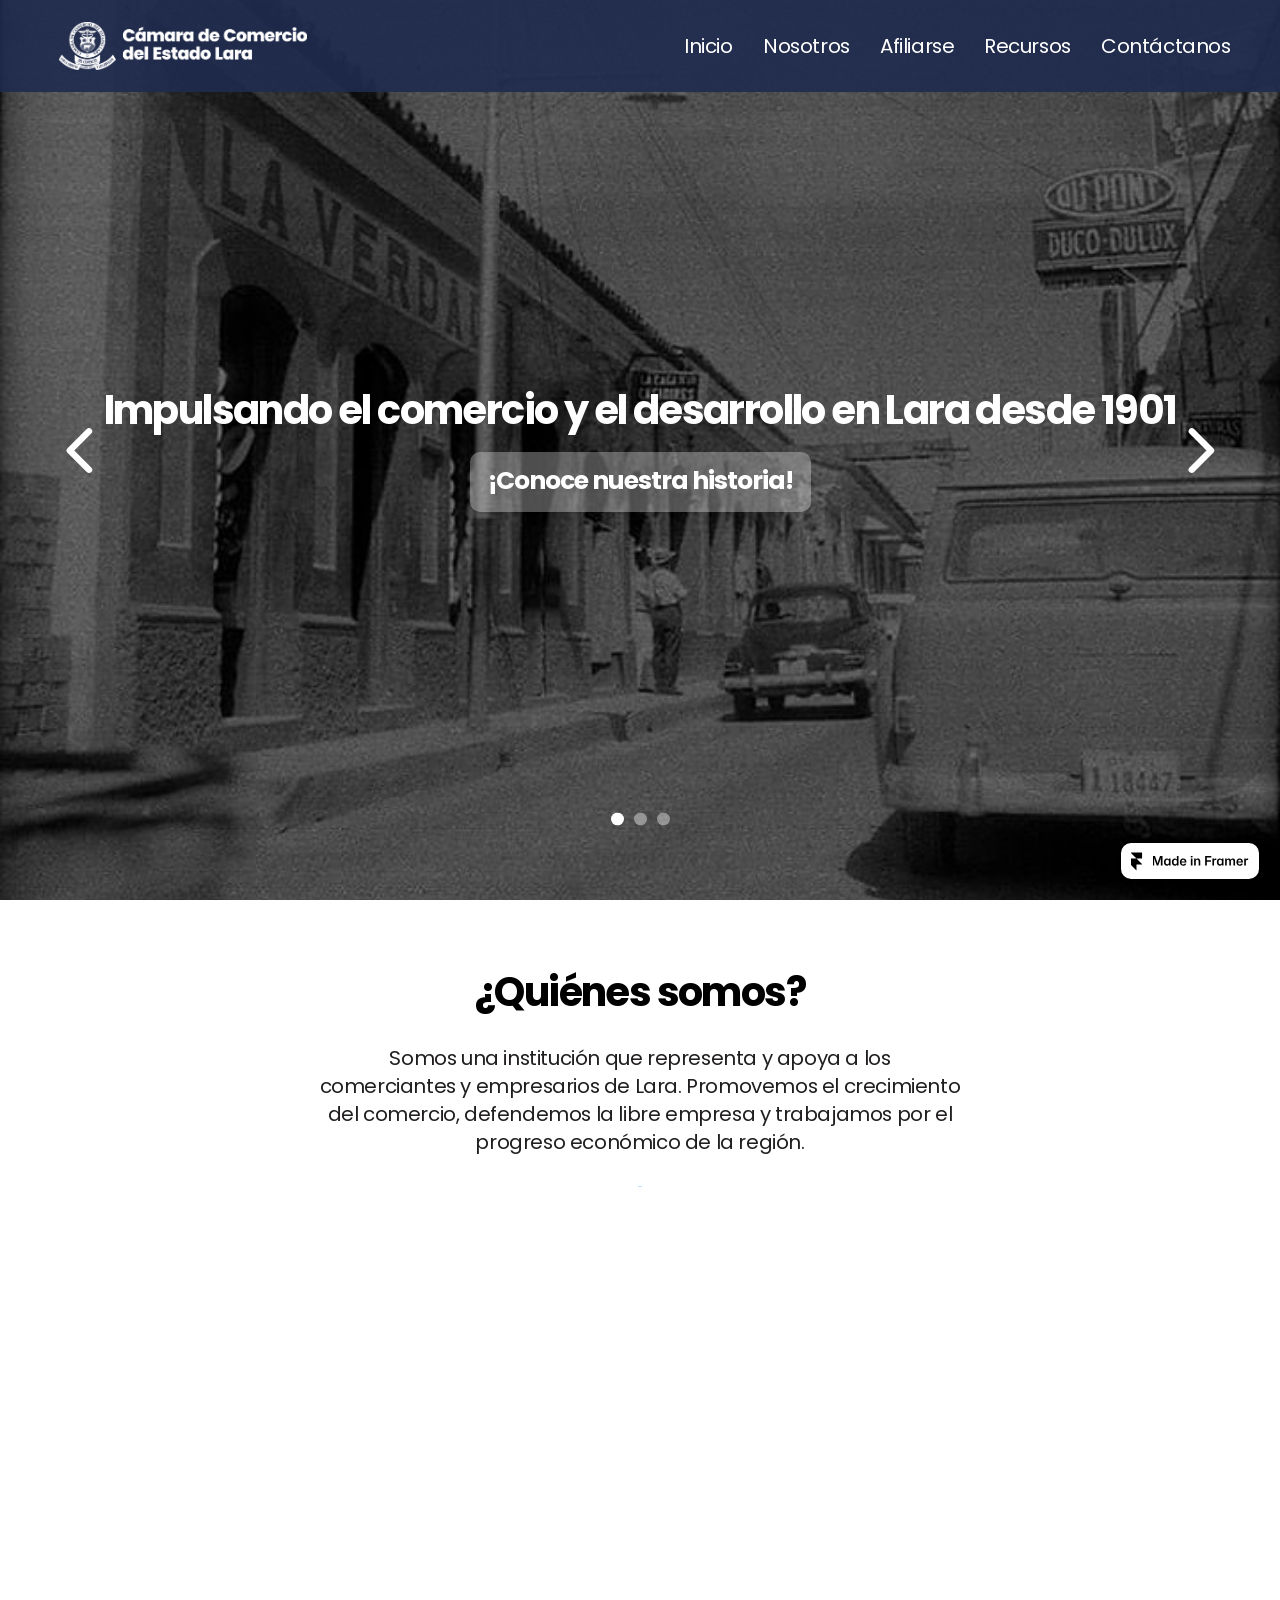
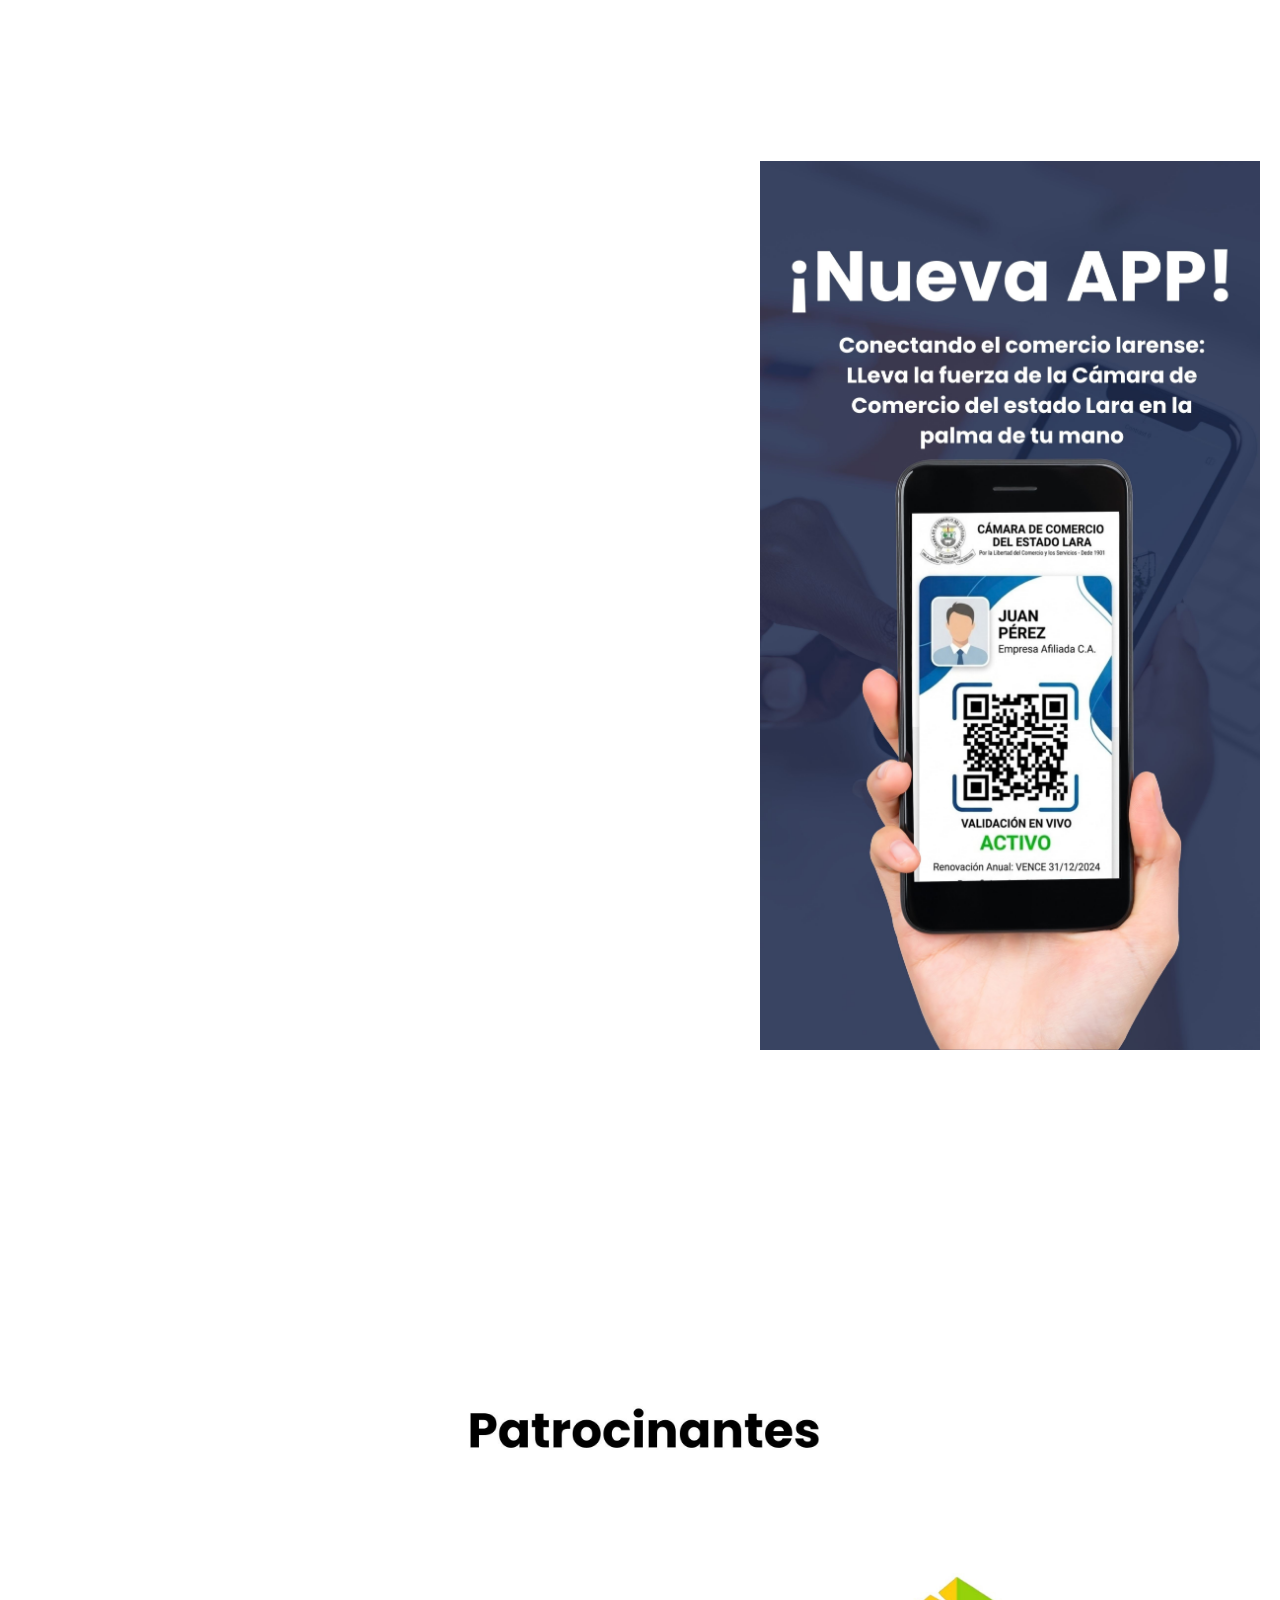
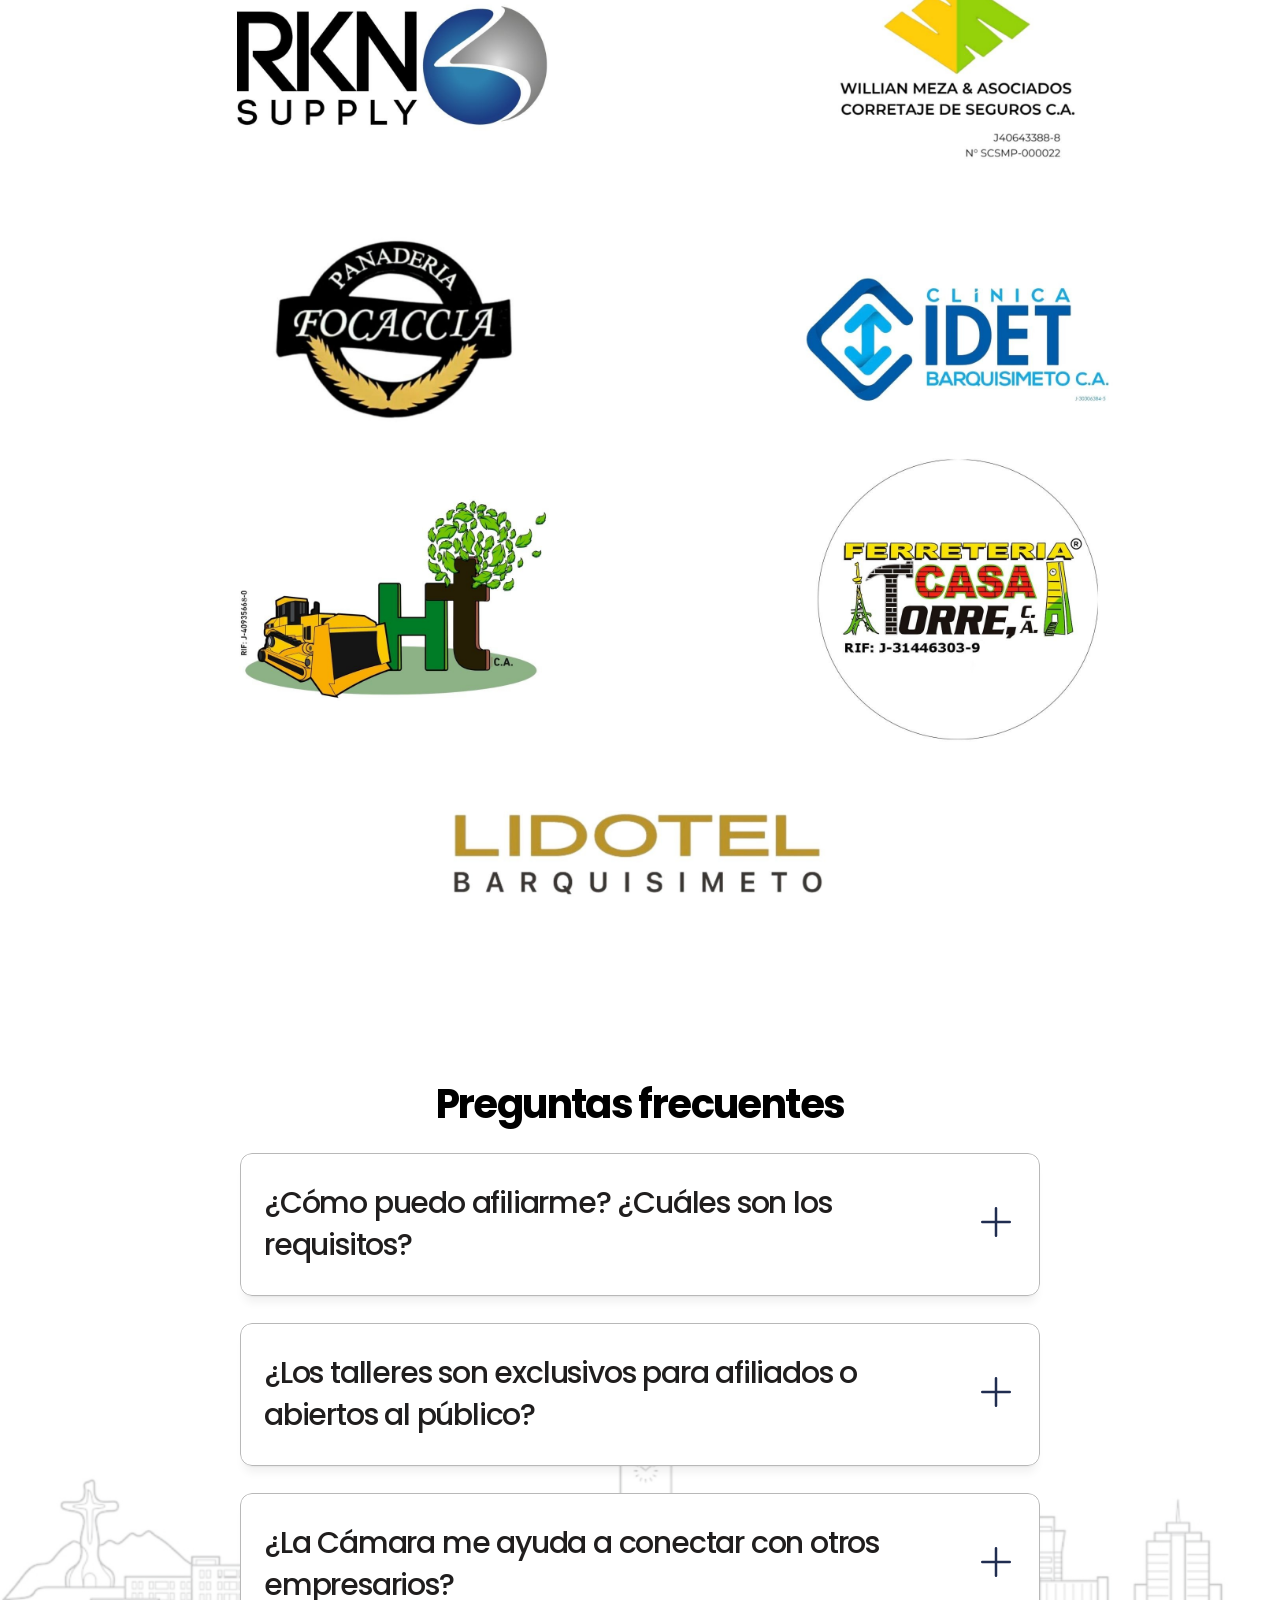
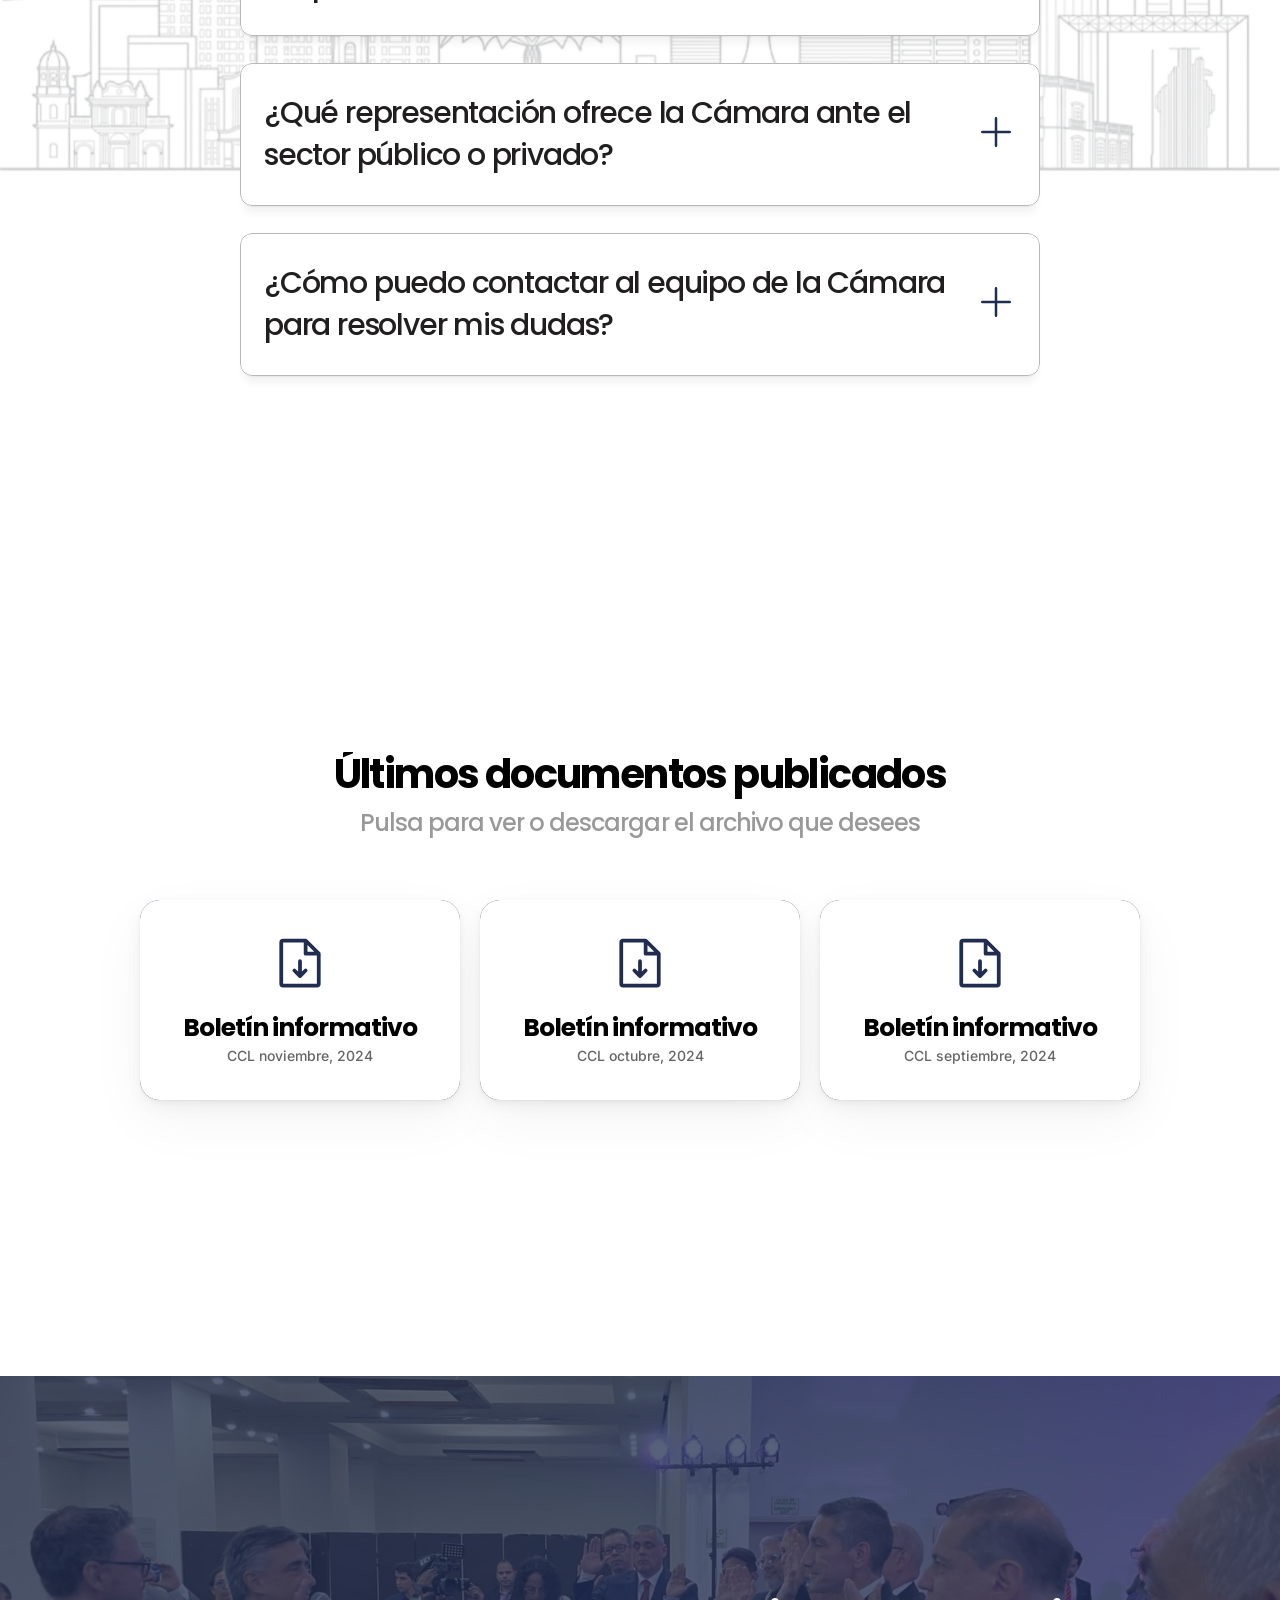
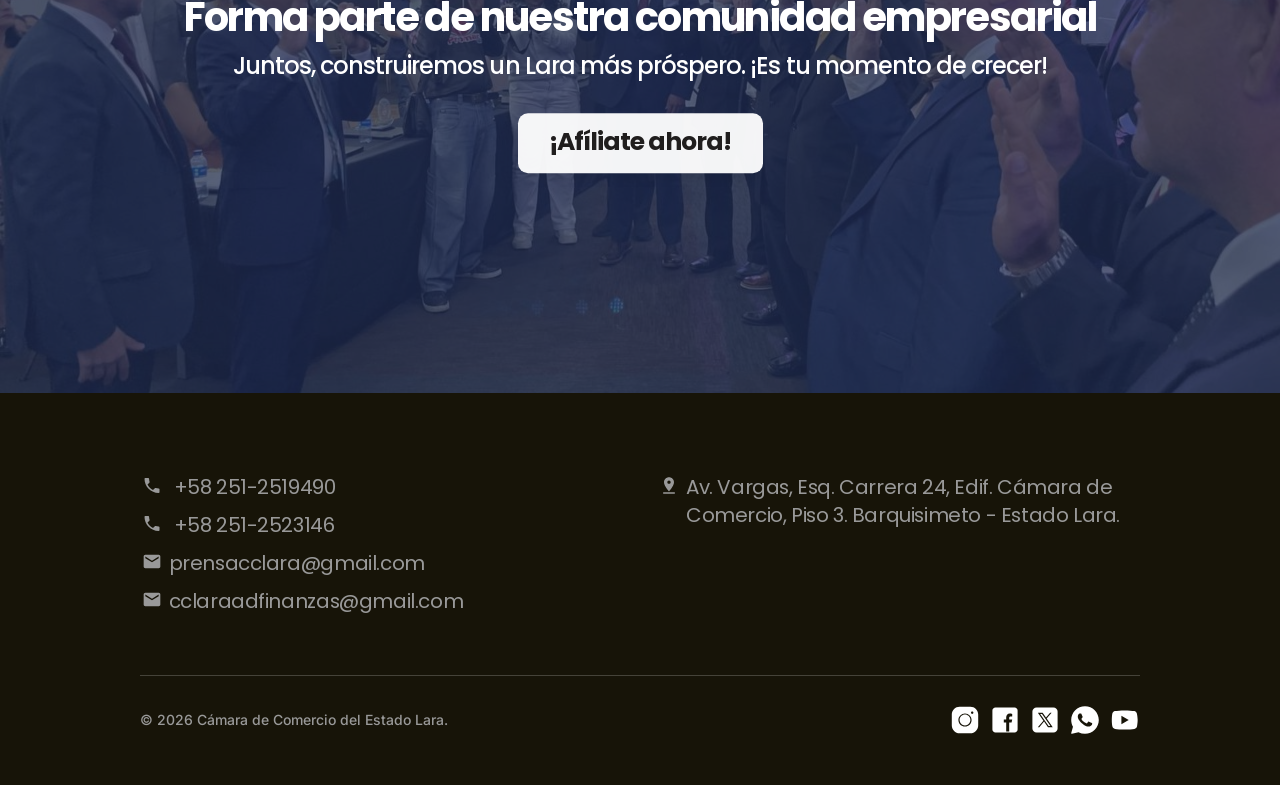
==== commit 870feab0: "Conectar formularios a Formspree y preparar despliegue en GitHub Pages - tools/postprocess.mjs: apli" ====
--- a/index.html
+++ b/index.html
@@ -7,19 +7,27 @@
 	<meta name="viewport" content="width=device-width">
 	<meta name="generator" content="Framer 6396d1e">
 	<title>Cámara de Comercio Lara</title>
-    <link rel="canonical" href="https://camaradecomerciolara.framer.website/"><meta property="og:url" content="https://camaradecomerciolara.framer.website/"><meta name="description" content="Made with Framer">
+    <link rel="canonical" href="https://camcomerciolara.org.ve/"><meta property="og:url" content="https://camcomerciolara.org.ve/"><meta name="description" content="Cámara de Comercio del Estado Lara: gremio que desde 1901 representa y apoya al comercio y los servicios de Lara, Venezuela.">
     <meta name="framer-search-index" content="/assets/fu/sites/qvVd5x1oqgm8UECJxH6ip/searchIndex-bVcQZ0W7D3Bi.json">
     <meta name="framer-search-index-fallback" content="/assets/fu/sites/qvVd5x1oqgm8UECJxH6ip/searchIndex-euTjOfodGPNb.json">
     <link href="/assets/fu/images/rtGBe6erPjxikh9yQqqmnPoD8.png" rel="icon" media="(prefers-color-scheme: light)">
     <link href="/assets/fu/images/SMGLBYGvixK3QliwaBblkckESlc.png" rel="icon" media="(prefers-color-scheme: dark)">
     <!-- Open Graph -->
-    <meta property="og:type" content="website">
+    <meta property="og:type" content="website">
+<!-- ccl:head -->
+<link rel="apple-touch-icon" href="/assets/apple-touch-icon.png">
+<meta property="og:image" content="https://camcomerciolara.org.ve/assets/og-image.png">
+<meta name="twitter:image" content="https://camcomerciolara.org.ve/assets/og-image.png">
+<meta property="og:site_name" content="Cámara de Comercio Lara">
+<meta property="og:locale" content="es_VE">
+<script>window.CCL_FORM_ENDPOINT="https://formspree.io/f/xaeejrnl"</script>
+<!-- /ccl:head -->
     <meta property="og:title" content="Cámara de Comercio Lara">
-    <meta property="og:description" content="Made with Framer">
+    <meta property="og:description" content="Cámara de Comercio del Estado Lara: gremio que desde 1901 representa y apoya al comercio y los servicios de Lara, Venezuela.">
     <!-- X -->
     <meta name="twitter:card" content="summary_large_image">
     <meta name="twitter:title" content="Cámara de Comercio Lara">
-    <meta name="twitter:description" content="Made with Framer">
+    <meta name="twitter:description" content="Cámara de Comercio del Estado Lara: gremio que desde 1901 representa y apoya al comercio y los servicios de Lara, Venezuela.">
 	
 	
 	
@@ -187,7 +195,7 @@
 @font-face { font-family: "Poppins Placeholder"; src: local("Arial"); ascent-override: 91.95%; descent-override: 30.94%; line-gap-override: 7.96%; size-adjust: 113.11% }</style>
 	<link href="https://fonts.gstatic.com" rel="preconnect" crossorigin>
 	
-	<meta name="robots" content="max-image-preview:large"><style data-framer-breakpoint-css>@media(min-width: 1200px){.hidden-72rtr7{display:none!important}}@media(min-width: 810px) and (max-width: 1199.98px){.hidden-19ln4jw{display:none!important}}@media(max-width: 809.98px){.hidden-1w5bcwz{display:none!important}}@media(min-width: 1200px){.hidden-m44vip{display:none!important}}@media(min-width: 810px) and (max-width: 1199.98px){.hidden-xug17x{display:none!important}}@media(max-width: 809.98px){.hidden-rttqvg{display:none!important}}</style><style data-framer-css-ssr-minified data-framer-components="framer-lib-cursors-host framer-DO5XE PropertyOverrides framer-sNRu0 framer-lib-combinedCSSRules framer-zuYHN framer-Q7tQh framer-HOXgU framer-slcBr framer-DR2KX framer-plue6 framer-oGIhl framer-xfcsX framer-Hsnzf framer-AG6Rq framer-uGikt framer-jRsg1 framer-b2Tgz framer-81bG7">html,body,#main{box-sizing:border-box;margin:0;padding:0}:root{-webkit-font-smoothing:antialiased;-moz-osx-font-smoothing:grayscale}*{box-sizing:border-box;-webkit-font-smoothing:inherit}h1,h2,h3,h4,h5,h6,p,figure{margin:0}body,input,textarea,select,button{font-family:sans-serif;font-size:12px}body{--token-e23e87f1-17f7-4335-a329-89e0b8eec106:#201e1e;--token-499ab5eb-1675-4f2a-87bc-92b2b9462476:#fff;--token-66b90def-d7b3-4c7a-b356-2e9c549e398f:#063;--token-5af3bcb4-72a9-481d-b0e2-9d81d0d4efd8:#cdebf5;--token-10d2e388-2bda-48e5-b4ec-725acf568f4d:#ba0000;--token-ad7b2016-d494-4c5e-a4da-a40dd9db57dd:#fc0;--token-1bc3b54e-1a06-4b36-95a6-3a95a29fb12d:#999;--token-7d3fadfd-d79b-4118-a2fa-b9dad919f122:#202d50}@supports (z-index:calc(infinity)){#__framer-badge-container{--infinity:infinity}}#__framer-badge-container{pointer-events:none;width:100%;z-index:calc(var(--infinity,2147480000));justify-content:flex-end;padding:20px;display:flex;position:fixed;bottom:0}body{--framer-will-change-override:none}@supports (background:-webkit-named-image(i)) and (not (grid-template-rows:subgrid)){body{--framer-will-change-override:transform}}body{--framer-will-change-filter-override:none}@supports (background:-webkit-named-image(i)) and (not (position-area:top right)){body{--framer-will-change-filter-override:filter}}[data-framer-component-type]{position:absolute}[data-framer-component-type=Text]{cursor:inherit}[data-framer-component-text-autosized] *{white-space:pre}[data-framer-component-type=Text]>*{text-align:var(--framer-text-alignment,start)}[data-framer-component-type=Text] span span,[data-framer-component-type=Text] p span,[data-framer-component-type=Text] h1 span,[data-framer-component-type=Text] h2 span,[data-framer-component-type=Text] h3 span,[data-framer-component-type=Text] h4 span,[data-framer-component-type=Text] h5 span,[data-framer-component-type=Text] h6 span{display:block}[data-framer-component-type=Text] span span span,[data-framer-component-type=Text] p span span,[data-framer-component-type=Text] h1 span span,[data-framer-component-type=Text] h2 span span,[data-framer-component-type=Text] h3 span span,[data-framer-component-type=Text] h4 span span,[data-framer-component-type=Text] h5 span span,[data-framer-component-type=Text] h6 span span{display:unset}[data-framer-component-type=Text] div div span,[data-framer-component-type=Text] a div span,[data-framer-component-type=Text] span span span,[data-framer-component-type=Text] p span span,[data-framer-component-type=Text] h1 span span,[data-framer-component-type=Text] h2 span span,[data-framer-component-type=Text] h3 span span,[data-framer-component-type=Text] h4 span span,[data-framer-component-type=Text] h5 span span,[data-framer-component-type=Text] h6 span span,[data-framer-component-type=Text] a{font-family:var(--font-family);font-style:var(--font-style);font-weight:min(calc(var(--framer-font-weight-increase,0) + var(--font-weight,400)), 900);color:var(--text-color);letter-spacing:var(--letter-spacing);font-size:var(--font-size);text-transform:var(--text-transform);--text-decoration:var(--framer-text-decoration-style,solid) var(--framer-text-decoration,none) var(--framer-text-decoration-color,currentcolor) var(--framer-text-decoration-thickness,auto);--text-decoration-skip-ink:var(--framer-text-decoration-skip-ink);--text-underline-offset:var(--framer-text-decoration-offset);line-height:var(--line-height);--font-family:var(--framer-font-family);--font-style:var(--framer-font-style);--font-weight:var(--framer-font-weight);--text-color:var(--framer-text-color);--letter-spacing:var(--framer-letter-spacing);--font-size:var(--framer-font-size);--text-transform:var(--framer-text-transform);--line-height:var(--framer-line-height)}[data-framer-component-type=Text] a,[data-framer-component-type=Text] a div span,[data-framer-component-type=Text] a span span span,[data-framer-component-type=Text] a p span span,[data-framer-component-type=Text] a h1 span span,[data-framer-component-type=Text] a h2 span span,[data-framer-component-type=Text] a h3 span span,[data-framer-component-type=Text] a h4 span span,[data-framer-component-type=Text] a h5 span span,[data-framer-component-type=Text] a h6 span span{--font-family:var(--framer-link-font-family,var(--framer-font-family));--font-style:var(--framer-link-font-style,var(--framer-font-style));--font-weight:var(--framer-link-font-weight,var(--framer-font-weight));--text-color:var(--framer-link-text-color,var(--framer-text-color));--font-size:var(--framer-link-font-size,var(--framer-font-size));--text-transform:var(--framer-link-text-transform,var(--framer-text-transform));--text-decoration:var(--framer-link-text-decoration-style,var(--framer-text-decoration-style,solid)) var(--framer-link-text-decoration,var(--framer-text-decoration,none)) var(--framer-link-text-decoration-color,var(--framer-text-decoration-color,currentcolor)) var(--framer-link-text-decoration-thickness,var(--framer-text-decoration-thickness,auto));--text-decoration-skip-ink:var(--framer-link-text-decoration-skip-ink,var(--framer-text-decoration-skip-ink));--text-underline-offset:var(--framer-link-text-decoration-offset,var(--framer-text-decoration-offset))}[data-framer-component-type=Text] a:hover,[data-framer-component-type=Text] a div span:hover,[data-framer-component-type=Text] a span span span:hover,[data-framer-component-type=Text] a p span span:hover,[data-framer-component-type=Text] a h1 span span:hover,[data-framer-component-type=Text] a h2 span span:hover,[data-framer-component-type=Text] a h3 span span:hover,[data-framer-component-type=Text] a h4 span span:hover,[data-framer-component-type=Text] a h5 span span:hover,[data-framer-component-type=Text] a h6 span span:hover{--font-family:var(--framer-link-hover-font-family,var(--framer-link-font-family,var(--framer-font-family)));--font-style:var(--framer-link-hover-font-style,var(--framer-link-font-style,var(--framer-font-style)));--font-weight:var(--framer-link-hover-font-weight,var(--framer-link-font-weight,var(--framer-font-weight)));--text-color:var(--framer-link-hover-text-color,var(--framer-link-text-color,var(--framer-text-color)));--font-size:var(--framer-link-hover-font-size,var(--framer-link-font-size,var(--framer-font-size)));--text-transform:var(--framer-link-hover-text-transform,var(--framer-link-text-transform,var(--framer-text-transform)));--text-decoration:var(--framer-link-hover-text-decoration-style,var(--framer-link-text-decoration-style,var(--framer-text-decoration-style,solid))) var(--framer-link-hover-text-decoration,var(--framer-link-text-decoration,var(--framer-text-decoration,none))) var(--framer-link-hover-text-decoration-color,var(--framer-link-text-decoration-color,var(--framer-text-decoration-color,currentcolor))) var(--framer-link-hover-text-decoration-thickness,var(--framer-link-text-decoration-thickness,var(--framer-text-decoration-thickness,auto)));--text-decoration-skip-ink:var(--framer-link-hover-text-decoration-skip-ink,var(--framer-link-text-decoration-skip-ink,var(--framer-text-decoration-skip-ink)));--text-underline-offset:var(--framer-link-hover-text-decoration-offset,var(--framer-link-text-decoration-offset,var(--framer-text-decoration-offset)))}[data-framer-component-type=Text].isCurrent a,[data-framer-component-type=Text].isCurrent a div span,[data-framer-component-type=Text].isCurrent a span span span,[data-framer-component-type=Text].isCurrent a p span span,[data-framer-component-type=Text].isCurrent a h1 span span,[data-framer-component-type=Text].isCurrent a h2 span span,[data-framer-component-type=Text].isCurrent a h3 span span,[data-framer-component-type=Text].isCurrent a h4 span span,[data-framer-component-type=Text].isCurrent a h5 span span,[data-framer-component-type=Text].isCurrent a h6 span span{--font-family:var(--framer-link-current-font-family,var(--framer-link-font-family,var(--framer-font-family)));--font-style:var(--framer-link-current-font-style,var(--framer-link-font-style,var(--framer-font-style)));--font-weight:var(--framer-link-current-font-weight,var(--framer-link-font-weight,var(--framer-font-weight)));--text-color:var(--framer-link-current-text-color,var(--framer-link-text-color,var(--framer-text-color)));--font-size:var(--framer-link-current-font-size,var(--framer-link-font-size,var(--framer-font-size)));--text-transform:var(--framer-link-current-text-transform,var(--framer-link-text-transform,var(--framer-text-transform)));--text-decoration:var(--framer-link-current-text-decoration-style,var(--framer-link-text-decoration-style,var(--framer-text-decoration-style,solid))) var(--framer-link-current-text-decoration,var(--framer-link-text-decoration,var(--framer-text-decoration,none))) var(--framer-link-current-text-decoration-color,var(--framer-link-text-decoration-color,var(--framer-text-decoration-color,currentcolor))) var(--framer-link-current-text-decoration-thickness,var(--framer-link-text-decoration-thickness,var(--framer-text-decoration-thickness,auto)));--text-decoration-skip-ink:var(--framer-link-current-text-decoration-skip-ink,var(--framer-link-text-decoration-skip-ink,var(--framer-text-decoration-skip-ink)));--text-underline-offset:var(--framer-link-current-text-decoration-offset,var(--framer-link-text-decoration-offset,var(--framer-text-decoration-offset)))}[data-framer-component-type=RichTextContainer]{outline:none;flex-direction:column;flex-shrink:0;justify-content:flex-start;display:flex}p.framer-text,div.framer-text,figure.framer-text,h1.framer-text,h2.framer-text,h3.framer-text,h4.framer-text,h5.framer-text,h6.framer-text,ol.framer-text,ul.framer-text{margin:0;padding:0}p.framer-text,div.framer-text,h1.framer-text,h2.framer-text,h3.framer-text,h4.framer-text,h5.framer-text,h6.framer-text,li.framer-text,ol.framer-text,ul.framer-text,mark.framer-text,span.framer-text:not([data-text-fill]){font-family:var(--framer-font-family-preview,var(--framer-blockquote-font-family,var(--framer-font-family,Inter, Inter Placeholder, sans-serif)));font-style:var(--framer-font-style-preview,var(--framer-blockquote-font-style,var(--framer-font-style,normal)));font-weight:var(--framer-font-weight-preview,var(--framer-blockquote-font-weight,var(--framer-font-weight,400)));color:var(--framer-blockquote-text-color,var(--framer-text-color,#000));font-size:calc(var(--framer-blockquote-font-size,var(--framer-font-size,16px)) * var(--framer-font-size-scale,1));letter-spacing:var(--framer-blockquote-letter-spacing,var(--framer-letter-spacing,0));text-transform:var(--framer-blockquote-text-transform,var(--framer-text-transform,none));-webkit-text-decoration-line:var(--framer-blockquote-text-decoration,var(--framer-text-decoration,initial));text-decoration-line:var(--framer-blockquote-text-decoration,var(--framer-text-decoration,initial));-webkit-text-decoration-style:var(--framer-blockquote-text-decoration-style,var(--framer-text-decoration-style,initial));text-decoration-style:var(--framer-blockquote-text-decoration-style,var(--framer-text-decoration-style,initial));-webkit-text-decoration-color:var(--framer-blockquote-text-decoration-color,var(--framer-text-decoration-color,initial));text-decoration-color:var(--framer-blockquote-text-decoration-color,var(--framer-text-decoration-color,initial));text-decoration-thickness:var(--framer-blockquote-text-decoration-thickness,var(--framer-text-decoration-thickness,initial));text-decoration-skip-ink:var(--framer-blockquote-text-decoration-skip-ink,var(--framer-text-decoration-skip-ink,initial));text-underline-offset:var(--framer-blockquote-text-decoration-offset,var(--framer-text-decoration-offset,initial));line-height:var(--framer-blockquote-line-height,var(--framer-line-height,1.2em));text-align:var(--framer-blockquote-text-alignment,var(--framer-text-alignment,start));-webkit-text-stroke-width:var(--framer-text-stroke-width,initial);-webkit-text-stroke-color:var(--framer-text-stroke-color,initial);-moz-font-feature-settings:var(--framer-font-open-type-features,initial);-webkit-font-feature-settings:var(--framer-font-open-type-features,initial);font-feature-settings:var(--framer-font-open-type-features,initial);font-variation-settings:var(--framer-font-variation-axes-preview,var(--framer-font-variation-axes,normal));text-wrap:var(--framer-text-wrap-override,var(--framer-text-wrap))}mark.framer-text,p.framer-text,div.framer-text,h1.framer-text,h2.framer-text,h3.framer-text,h4.framer-text,h5.framer-text,h6.framer-text,li.framer-text,ol.framer-text,ul.framer-text{background-color:var(--framer-blockquote-text-background-color,var(--framer-text-background-color,initial));border-radius:var(--framer-blockquote-text-background-radius,var(--framer-text-background-radius,initial));corner-shape:var(--framer-blockquote-text-background-corner-shape,var(--framer-text-background-corner-shape,initial));padding:var(--framer-blockquote-text-background-padding,var(--framer-text-background-padding,initial))}@supports not (color:color(display-p3 1 1 1)){p.framer-text,div.framer-text,h1.framer-text,h2.framer-text,h3.framer-text,h4.framer-text,h5.framer-text,h6.framer-text,li.framer-text,ol.framer-text,ul.framer-text,span.framer-text:not([data-text-fill]){color:var(--framer-blockquote-text-color-rgb,var(--framer-blockquote-text-color,var(--framer-text-color-rgb,var(--framer-text-color,#000))));-webkit-text-stroke-color:var(--framer-text-stroke-color-rgb,var(--framer-text-stroke-color,initial))}mark.framer-text{background-color:var(--framer-blockquote-text-background-color-rgb,var(--framer-blockquote-text-background-color,var(--framer-text-background-color-rgb,var(--framer-text-background-color,initial))))}}.framer-fit-text .framer-text{white-space:nowrap;white-space-collapse:preserve}strong.framer-text{font-family:var(--framer-blockquote-font-family-bold,var(--framer-font-family-bold));font-style:var(--framer-blockquote-font-style-bold,var(--framer-font-style-bold));font-weight:var(--framer-blockquote-font-weight-bold,var(--framer-font-weight-bold,bolder));font-variation-settings:var(--framer-blockquote-font-variation-axes-bold,var(--framer-font-variation-axes-bold))}em.framer-text{font-family:var(--framer-blockquote-font-family-italic,var(--framer-font-family-italic));font-style:var(--framer-blockquote-font-style-italic,var(--framer-font-style-italic,italic));font-weight:var(--framer-blockquote-font-weight-italic,var(--framer-font-weight-italic));font-variation-settings:var(--framer-blockquote-font-variation-axes-italic,var(--framer-font-variation-axes-italic))}em.framer-text>strong.framer-text{font-family:var(--framer-blockquote-font-family-bold-italic,var(--framer-font-family-bold-italic));font-style:var(--framer-blockquote-font-style-bold-italic,var(--framer-font-style-bold-italic,italic));font-weight:var(--framer-blockquote-font-weight-bold-italic,var(--framer-font-weight-bold-italic,bolder));font-variation-settings:var(--framer-blockquote-font-variation-axes-bold-italic,var(--framer-font-variation-axes-bold-italic))}p.framer-text:not(:first-child),div.framer-text:not(:first-child),h1.framer-text:not(:first-child),h2.framer-text:not(:first-child),h3.framer-text:not(:first-child),h4.framer-text:not(:first-child),h5.framer-text:not(:first-child),h6.framer-text:not(:first-child),ol.framer-text:not(:first-child),ul.framer-text:not(:first-child),blockquote.framer-text:not(:first-child),table.framer-text:not(:first-child),figure.framer-text:not(:first-child),.framer-image.framer-text:not(:first-child){margin-top:var(--framer-blockquote-paragraph-spacing,var(--framer-paragraph-spacing,0))}li.framer-text>ul.framer-text:nth-child(2),li.framer-text>ol.framer-text:nth-child(2){margin-top:0}.framer-text[data-text-fill]{-webkit-text-fill-color:transparent;padding:max(0em, calc(calc(1.3em - var(--framer-blockquote-line-height,var(--framer-line-height,1.3em))) / 2));margin:min(0em, calc(calc(1.3em - var(--framer-blockquote-line-height,var(--framer-line-height,1.3em))) / -2));-webkit-background-clip:text;background-clip:text;display:inline-block}code.framer-text,code.framer-text span.framer-text:not([data-text-fill]){font-family:var(--framer-code-font-family,var(--framer-font-family,Inter, Inter Placeholder, sans-serif));font-style:var(--framer-blockquote-font-style,var(--framer-code-font-style,var(--framer-font-style,normal)));font-weight:var(--framer-blockquote-font-weight,var(--framer-code-font-weight,var(--framer-font-weight,400)));color:var(--framer-blockquote-text-color,var(--framer-code-text-color,var(--framer-text-color,#000)));font-size:calc(var(--framer-blockquote-font-size,var(--framer-font-size,16px)) * var(--framer-font-size-scale,1));letter-spacing:var(--framer-blockquote-letter-spacing,var(--framer-letter-spacing,0));line-height:var(--framer-blockquote-line-height,var(--framer-line-height,1.2em))}@supports not (color:color(display-p3 1 1 1)){code.framer-text,code.framer-text span.framer-text:not([data-text-fill]){color:var(--framer-blockquote-text-color-rgb,var(--framer-blockquote-text-color,var(--framer-code-text-color-rgb,var(--framer-code-text-color,var(--framer-text-color-rgb,var(--framer-text-color,#000))))))}}blockquote.framer-text{unicode-bidi:initial;margin-block-start:initial;margin-block-end:initial;margin-inline-start:initial;margin-inline-end:initial}a.framer-text,a.framer-text span.framer-text:not([data-text-fill]),span.framer-text[data-nested-link],span.framer-text[data-nested-link] span.framer-text:not([data-text-fill]){color:inherit;font-family:var(--framer-font-family-preview,var(--framer-link-font-family,var(--framer-blockquote-font-family,var(--framer-font-family,Inter, Inter Placeholder, sans-serif))));font-style:var(--framer-font-style-preview,var(--framer-link-font-style,var(--framer-blockquote-font-style,var(--framer-font-style,normal))));font-weight:var(--framer-font-weight-preview,var(--framer-link-font-weight,var(--framer-blockquote-font-weight,var(--framer-font-weight,400))));font-size:calc(var(--framer-blockquote-font-size,var(--framer-font-size,16px)) * var(--framer-font-size-scale,1));text-transform:var(--framer-link-text-transform,var(--framer-blockquote-text-transform,var(--framer-text-transform,none)));cursor:var(--framer-custom-cursors,pointer);background-color:initial;border-radius:var(--framer-link-text-background-radius,initial);corner-shape:var(--framer-link-text-background-corner-shape,initial);padding:var(--framer-link-text-background-padding,initial)}a.framer-text,span.framer-text[data-nested-link]{color:var(--framer-link-text-color,var(--framer-blockquote-text-color,var(--framer-text-color,#000)));-webkit-text-decoration-line:var(--framer-link-text-decoration,var(--framer-blockquote-text-decoration,var(--framer-text-decoration,initial)));text-decoration-line:var(--framer-link-text-decoration,var(--framer-blockquote-text-decoration,var(--framer-text-decoration,initial)));-webkit-text-decoration-style:var(--framer-link-text-decoration-style,var(--framer-blockquote-text-decoration-style,var(--framer-text-decoration-style,initial)));text-decoration-style:var(--framer-link-text-decoration-style,var(--framer-blockquote-text-decoration-style,var(--framer-text-decoration-style,initial)));-webkit-text-decoration-color:var(--framer-link-text-decoration-color,var(--framer-blockquote-text-decoration-color,var(--framer-text-decoration-color,initial)));text-decoration-color:var(--framer-link-text-decoration-color,var(--framer-blockquote-text-decoration-color,var(--framer-text-decoration-color,initial)));text-decoration-thickness:var(--framer-link-text-decoration-thickness,var(--framer-blockquote-text-decoration-thickness,var(--framer-text-decoration-thickness,initial)));text-decoration-skip-ink:var(--framer-link-text-decoration-skip-ink,var(--framer-blockquote-text-decoration-skip-ink,var(--framer-text-decoration-skip-ink,initial)));text-underline-offset:var(--framer-link-text-decoration-offset,var(--framer-blockquote-text-decoration-offset,var(--framer-text-decoration-offset,initial)));background-color:var(--framer-link-text-background-color,initial)}@supports not (color:color(display-p3 1 1 1)){a.framer-text,span.framer-text[data-nested-link]{color:var(--framer-link-text-color-rgb,var(--framer-link-text-color,var(--framer-blockquote-text-color-rgb,var(--framer-blockquote-text-color,var(--framer-text-color-rgb,var(--framer-text-color,#000))))));background-color:var(--framer-link-text-background-color-rgb,var(--framer-link-text-background-color,initial));-webkit-text-decoration-color:var(--framer-link-text-decoration-color-rgb,var(--framer-link-text-decoration-color,var(--framer-text-decoration-color-rgb,var(--framer-text-decoration-color,currentcolor))));text-decoration-color:var(--framer-link-text-decoration-color-rgb,var(--framer-link-text-decoration-color,var(--framer-text-decoration-color-rgb,var(--framer-text-decoration-color,currentcolor))))}}code.framer-text a.framer-text,code.framer-text a.framer-text span.framer-text:not([data-text-fill]),code.framer-text span.framer-text[data-nested-link],code.framer-text span.framer-text[data-nested-link] span.framer-text:not([data-text-fill]){font-family:var(--framer-code-font-family,var(--framer-font-family,Inter, Inter Placeholder, sans-serif));font-style:var(--framer-blockquote-font-style,var(--framer-code-font-style,var(--framer-font-style,normal)));font-weight:var(--framer-blockquote-font-weight,var(--framer-code-font-weight,var(--framer-font-weight,400)));color:inherit;font-size:calc(var(--framer-blockquote-font-size,var(--framer-font-size,16px)) * var(--framer-font-size-scale,1))}code.framer-text a.framer-text,code.framer-text span.framer-text[data-nested-link]{color:var(--framer-link-text-color,var(--framer-blockquote-text-color,var(--framer-code-text-color,var(--framer-text-color,#000))))}@supports not (color:color(display-p3 1 1 1)){code.framer-text a.framer-text,code.framer-text a.framer-text span.framer-text:not([data-text-fill]),code.framer-text span.framer-text[data-nested-link],code.framer-text span.framer-text[data-nested-link] span.framer-text:not([data-text-fill]){color:var(--framer-link-text-color-rgb,var(--framer-link-text-color,var(--framer-blockquote-text-color-rgb,var(--framer-blockquote-text-color,var(--framer-code-text-color-rgb,var(--framer-code-text-color,var(--framer-text-color-rgb,var(--framer-text-color,#000))))))))}}a.framer-text:where(:not(.framer-image)):hover,a.framer-text:hover span.framer-text:not([data-text-fill]),span.framer-text[data-nested-link]:hover,span.framer-text[data-nested-link]:hover span.framer-text:not([data-text-fill]){font-family:var(--framer-font-family-preview,var(--framer-link-hover-font-family,var(--framer-link-font-family,var(--framer-blockquote-font-family,var(--framer-font-family,Inter, Inter Placeholder, sans-serif)))));font-style:var(--framer-font-style-preview,var(--framer-link-hover-font-style,var(--framer-link-font-style,var(--framer-blockquote-font-style,var(--framer-font-style,normal)))));font-weight:var(--framer-font-weight-preview,var(--framer-link-hover-font-weight,var(--framer-link-font-weight,var(--framer-blockquote-font-weight,var(--framer-font-weight,400)))));font-size:calc(var(--framer-link-hover-font-size,var(--framer-blockquote-font-size,var(--framer-font-size,16px))) * var(--framer-font-size-scale,1));text-transform:var(--framer-link-hover-text-transform,var(--framer-link-text-transform,var(--framer-blockquote-text-transform,var(--framer-text-transform,none))));border-radius:var(--framer-link-hover-text-background-radius,var(--framer-link-text-background-radius,var(--framer-text-background-radius,initial)));corner-shape:var(--framer-link-hover-text-background-corner-shape,var(--framer-link-text-background-corner-shape,var(--framer-text-background-corner-shape,initial)));padding:var(--framer-link-hover-text-background-padding,var(--framer-link-text-background-padding,var(--framer-text-background-padding,initial)))}a.framer-text:hover,span.framer-text[data-nested-link]:hover{color:var(--framer-link-hover-text-color,var(--framer-link-text-color,var(--framer-blockquote-text-color,var(--framer-text-color,#000))));-webkit-text-decoration-line:var(--framer-link-hover-text-decoration,var(--framer-link-text-decoration,var(--framer-blockquote-text-decoration,var(--framer-text-decoration,initial))));text-decoration-line:var(--framer-link-hover-text-decoration,var(--framer-link-text-decoration,var(--framer-blockquote-text-decoration,var(--framer-text-decoration,initial))));-webkit-text-decoration-style:var(--framer-link-hover-text-decoration-style,var(--framer-link-text-decoration-style,var(--framer-blockquote-text-decoration-style,var(--framer-text-decoration-style,initial))));text-decoration-style:var(--framer-link-hover-text-decoration-style,var(--framer-link-text-decoration-style,var(--framer-blockquote-text-decoration-style,var(--framer-text-decoration-style,initial))));-webkit-text-decoration-color:var(--framer-link-hover-text-decoration-color,var(--framer-link-text-decoration-color,var(--framer-blockquote-text-decoration-color,var(--framer-text-decoration-color,initial))));text-decoration-color:var(--framer-link-hover-text-decoration-color,var(--framer-link-text-decoration-color,var(--framer-blockquote-text-decoration-color,var(--framer-text-decoration-color,initial))));text-decoration-thickness:var(--framer-link-hover-text-decoration-thickness,var(--framer-link-text-decoration-thickness,var(--framer-blockquote-text-decoration-thickness,var(--framer-text-decoration-thickness,initial))));text-decoration-skip-ink:var(--framer-link-hover-text-decoration-skip-ink,var(--framer-link-text-decoration-skip-ink,var(--framer-blockquote-text-decoration-skip-ink,var(--framer-text-decoration-skip-ink,initial))));text-underline-offset:var(--framer-link-hover-text-decoration-offset,var(--framer-link-text-decoration-offset,var(--framer-blockquote-text-decoration-offset,var(--framer-text-decoration-offset,initial))));background-color:var(--framer-link-hover-text-background-color,var(--framer-link-text-background-color,var(--framer-text-background-color,initial)))}@supports not (color:color(display-p3 1 1 1)){a.framer-text:hover,span.framer-text[data-nested-link]:hover{color:var(--framer-link-hover-text-color-rgb,var(--framer-link-hover-text-color,var(--framer-link-text-color-rgb,var(--framer-link-text-color,var(--framer-blockquote-text-color-rgb,var(--framer-blockquote-text-color,var(--framer-text-color-rgb,var(--framer-text-color,#000))))))));background-color:var(--framer-link-hover-text-background-color-rgb,var(--framer-link-hover-text-background-color,var(--framer-link-text-background-color-rgb,var(--framer-link-text-background-color,var(--framer-text-background-color-rgb,var(--framer-text-background-color,initial))))));-webkit-text-decoration-color:var(--framer-link-hover-text-decoration-color-rgb,var(--framer-link-hover-text-decoration-color,var(--framer-link-text-decoration-color-rgb,var(--framer-link-text-decoration-color,var(--framer-text-decoration-color-rgb,var(--framer-text-decoration-color,currentcolor))))));text-decoration-color:var(--framer-link-hover-text-decoration-color-rgb,var(--framer-link-hover-text-decoration-color,var(--framer-link-text-decoration-color-rgb,var(--framer-link-text-decoration-color,var(--framer-text-decoration-color-rgb,var(--framer-text-decoration-color,currentcolor))))))}}code.framer-text a.framer-text:hover,code.framer-text span.framer-text[data-nested-link]:hover{color:var(--framer-link-hover-text-color,var(--framer-link-text-color,var(--framer-blockquote-text-color,var(--framer-code-text-color,var(--framer-text-color,#000)))))}@supports not (color:color(display-p3 1 1 1)){code.framer-text a.framer-text:hover,code.framer-text span.framer-text[data-nested-link]:hover{color:var(--framer-link-hover-text-color-rgb,var(--framer-link-hover-text-color,var(--framer-link-text-color-rgb,var(--framer-link-text-color,var(--framer-blockquote-text-color-rgb,var(--framer-blockquote-text-color,var(--framer-code-text-color-rgb,var(--framer-code-text-color,var(--framer-text-color-rgb,var(--framer-text-color,#000))))))))))}}a.framer-text:where(:not(.framer-image))[data-framer-page-link-current],a.framer-text[data-framer-page-link-current] span.framer-text:not([data-text-fill]),span.framer-text[data-framer-page-link-current],span.framer-text[data-framer-page-link-current] span.framer-text:not([data-text-fill]){font-family:var(--framer-font-family-preview,var(--framer-link-current-font-family,var(--framer-link-font-family,var(--framer-font-family,Inter, Inter Placeholder, sans-serif))));font-style:var(--framer-font-style-preview,var(--framer-link-current-font-style,var(--framer-link-font-style,var(--framer-font-style,normal))));font-weight:var(--framer-font-weight-preview,var(--framer-link-current-font-weight,var(--framer-link-font-weight,var(--framer-font-weight,400))));font-size:calc(var(--framer-link-current-font-size,var(--framer-link-font-size,var(--framer-font-size,16px))) * var(--framer-font-size-scale,1));text-transform:var(--framer-link-current-text-transform,var(--framer-link-text-transform,var(--framer-text-transform,none)));border-radius:var(--framer-link-current-text-background-radius,var(--framer-link-text-background-radius,initial));corner-shape:var(--framer-link-current-text-background-corner-shape,var(--framer-link-text-background-corner-shape,initial));padding:var(--framer-link-current-text-background-padding,var(--framer-link-text-background-padding,initial))}a.framer-text[data-framer-page-link-current],span.framer-text[data-framer-page-link-current]{color:var(--framer-link-current-text-color,var(--framer-link-text-color,var(--framer-text-color,#000)));-webkit-text-decoration-line:var(--framer-link-current-text-decoration,var(--framer-link-text-decoration,var(--framer-text-decoration,initial)));text-decoration-line:var(--framer-link-current-text-decoration,var(--framer-link-text-decoration,var(--framer-text-decoration,initial)));-webkit-text-decoration-style:var(--framer-link-current-text-decoration-style,var(--framer-link-text-decoration-style,var(--framer-text-decoration-style,initial)));text-decoration-style:var(--framer-link-current-text-decoration-style,var(--framer-link-text-decoration-style,var(--framer-text-decoration-style,initial)));-webkit-text-decoration-color:var(--framer-link-current-text-decoration-color,var(--framer-link-text-decoration-color,var(--framer-text-decoration-color,initial)));text-decoration-color:var(--framer-link-current-text-decoration-color,var(--framer-link-text-decoration-color,var(--framer-text-decoration-color,initial)));text-decoration-thickness:var(--framer-link-current-text-decoration-thickness,var(--framer-link-text-decoration-thickness,var(--framer-text-decoration-thickness,initial)));text-decoration-skip-ink:var(--framer-link-current-text-decoration-skip-ink,var(--framer-link-text-decoration-skip-ink,var(--framer-text-decoration-skip-ink,initial)));text-underline-offset:var(--framer-link-current-text-decoration-offset,var(--framer-link-text-decoration-offset,var(--framer-text-decoration-offset,initial)));background-color:var(--framer-link-current-text-background-color,var(--framer-link-text-background-color,var(--framer-text-background-color,initial)))}@supports not (color:color(display-p3 1 1 1)){a.framer-text[data-framer-page-link-current],span.framer-text[data-framer-page-link-current]{color:var(--framer-link-current-text-color-rgb,var(--framer-link-current-text-color,var(--framer-link-text-color-rgb,var(--framer-link-text-color,var(--framer-text-color-rgb,var(--framer-text-color,#000))))));background-color:var(--framer-link-current-text-background-color-rgb,var(--framer-link-current-text-background-color,var(--framer-link-text-background-color-rgb,var(--framer-link-text-background-color,var(--framer-text-background-color-rgb,var(--framer-text-background-color,initial))))));-webkit-text-decoration-color:var(--framer-link-current-text-decoration-color-rgb,var(--framer-link-current-text-decoration-color,var(--framer-link-text-decoration-color-rgb,var(--framer-link-text-decoration-color,var(--framer-text-decoration-color-rgb,var(--framer-text-decoration-color,currentcolor))))));text-decoration-color:var(--framer-link-current-text-decoration-color-rgb,var(--framer-link-current-text-decoration-color,var(--framer-link-text-decoration-color-rgb,var(--framer-link-text-decoration-color,var(--framer-text-decoration-color-rgb,var(--framer-text-decoration-color,currentcolor))))))}}code.framer-text a.framer-text[data-framer-page-link-current],code.framer-text a.framer-text[data-framer-page-link-current] span.framer-text:not([data-text-fill]),code.framer-text span.framer-text[data-framer-page-link-current],code.framer-text span.framer-text[data-framer-page-link-current] span.framer-text:not([data-text-fill]){font-family:var(--framer-code-font-family,var(--framer-font-family,Inter, Inter Placeholder, sans-serif));font-style:var(--framer-code-font-style,var(--framer-font-style,normal));font-weight:var(--framer-code-font-weight,var(--framer-font-weight,400));color:inherit;font-size:calc(var(--framer-link-current-font-size,var(--framer-link-font-size,var(--framer-font-size,16px))) * var(--framer-font-size-scale,1))}code.framer-text a.framer-text[data-framer-page-link-current],code.framer-text span.framer-text[data-framer-page-link-current]{color:var(--framer-link-current-text-color,var(--framer-link-text-color,var(--framer-code-text-color,var(--framer-text-color,#000))))}@supports not (color:color(display-p3 1 1 1)){code.framer-text a.framer-text[data-framer-page-link-current],code.framer-text a.framer-text[data-framer-page-link-current] span.framer-text:not([data-text-fill]),code.framer-text span.framer-text[data-framer-page-link-current],code.framer-text span.framer-text[data-framer-page-link-current] span.framer-text:not([data-text-fill]){color:var(--framer-link-current-text-color-rgb,var(--framer-link-current-text-color,var(--framer-link-text-color-rgb,var(--framer-link-text-color,var(--framer-code-text-color-rgb,var(--framer-code-text-color,var(--framer-text-color-rgb,var(--framer-text-color,#000))))))));background-color:var(--framer-link-current-text-background-color-rgb,var(--framer-link-current-text-background-color,var(--framer-link-text-background-color-rgb,var(--framer-link-text-background-color,var(--framer-text-background-color-rgb,var(--framer-text-background-color,initial))))))}}a.framer-text:where(:not(.framer-image))[data-framer-page-link-current]:hover,a.framer-text[data-framer-page-link-current]:hover span.framer-text:not([data-text-fill]),span.framer-text[data-framer-page-link-current]:hover,span.framer-text[data-framer-page-link-current]:hover span.framer-text:not([data-text-fill]){color:inherit;font-family:var(--framer-font-family-preview,var(--framer-link-hover-font-family,var(--framer-link-current-font-family,var(--framer-link-font-family,var(--framer-font-family,Inter, Inter Placeholder, sans-serif)))));font-style:var(--framer-font-style-preview,var(--framer-link-hover-font-style,var(--framer-link-current-font-style,var(--framer-link-font-style,var(--framer-font-style,normal)))));font-weight:var(--framer-font-weight-preview,var(--framer-link-hover-font-weight,var(--framer-link-current-font-weight,var(--framer-link-font-weight,var(--framer-font-weight,400)))));font-size:calc(var(--framer-link-hover-font-size,var(--framer-link-current-font-size,var(--framer-link-font-size,var(--framer-font-size,16px)))) * var(--framer-font-size-scale,1));text-transform:var(--framer-link-hover-text-transform,var(--framer-link-current-text-transform,var(--framer-link-text-transform,var(--framer-text-transform,none))));border-radius:var(--framer-link-hover-text-background-radius,var(--framer-link-current-text-background-radius,var(--framer-link-text-background-radius,initial)));corner-shape:var(--framer-link-hover-text-background-corner-shape,var(--framer-link-current-text-background-corner-shape,var(--framer-link-text-background-corner-shape,initial)));padding:var(--framer-link-hover-text-background-padding,var(--framer-link-current-text-background-padding,var(--framer-link-text-background-padding,initial)))}a.framer-text[data-framer-page-link-current]:hover,span.framer-text[data-framer-page-link-current]:hover{color:var(--framer-link-hover-text-color,var(--framer-link-current-text-color,var(--framer-link-text-color,var(--framer-text-color,#000))));-webkit-text-decoration-line:var(--framer-link-hover-text-decoration,var(--framer-link-current-text-decoration,var(--framer-link-text-decoration,var(--framer-text-decoration,initial))));text-decoration-line:var(--framer-link-hover-text-decoration,var(--framer-link-current-text-decoration,var(--framer-link-text-decoration,var(--framer-text-decoration,initial))));-webkit-text-decoration-style:var(--framer-link-hover-text-decoration-style,var(--framer-link-current-text-decoration-style,var(--framer-link-text-decoration-style,var(--framer-text-decoration-style,initial))));text-decoration-style:var(--framer-link-hover-text-decoration-style,var(--framer-link-current-text-decoration-style,var(--framer-link-text-decoration-style,var(--framer-text-decoration-style,initial))));-webkit-text-decoration-color:var(--framer-link-hover-text-decoration-color,var(--framer-link-current-text-decoration-color,var(--framer-link-text-decoration-color,var(--framer-text-decoration-color,initial))));text-decoration-color:var(--framer-link-hover-text-decoration-color,var(--framer-link-current-text-decoration-color,var(--framer-link-text-decoration-color,var(--framer-text-decoration-color,initial))));text-decoration-thickness:var(--framer-link-hover-text-decoration-thickness,var(--framer-link-current-text-decoration-thickness,var(--framer-link-text-decoration-thickness,var(--framer-text-decoration-thickness,initial))));text-decoration-skip-ink:var(--framer-link-hover-text-decoration-skip-ink,var(--framer-link-current-text-decoration-skip-ink,var(--framer-link-text-decoration-skip-ink,var(--framer-text-decoration-skip-ink,initial))));text-underline-offset:var(--framer-link-hover-text-decoration-offset,var(--framer-link-current-text-decoration-offset,var(--framer-link-text-decoration-offset,var(--framer-text-decoration-offset,initial))));background-color:var(--framer-link-hover-text-background-color,var(--framer-link-current-text-background-color,var(--framer-link-text-background-color,initial)))}@supports not (color:color(display-p3 1 1 1)){a.framer-text[data-framer-page-link-current]:hover,span.framer-text[data-framer-page-link-current]:hover{color:var(--framer-link-hover-text-color-rgb,var(--framer-link-hover-text-color,var(--framer-link-current-text-color-rgb,var(--framer-link-current-text-color,var(--framer-link-text-color-rgb,var(--framer-link-text-color,var(--framer-code-text-color-rgb,var(--framer-code-text-color,var(--framer-text-color-rgb,var(--framer-text-color,#000))))))))));background-color:var(--framer-link-hover-text-background-color-rgb,var(--framer-link-hover-text-background-color,var(--framer-link-current-text-background-color-rgb,var(--framer-link-current-text-background-color,var(--framer-link-text-background-color-rgb,var(--framer-link-text-background-color,initial))))));-webkit-text-decoration-color:var(--framer-link-hover-text-decoration-color-rgb,var(--framer-link-hover-text-decoration-color,var(--framer-link-current-text-decoration-color-rgb,var(--framer-link-current-text-decoration-color,var(--framer-link-text-decoration-color-rgb,var(--framer-link-text-decoration-color,var(--framer-text-decoration-color-rgb,var(--framer-text-decoration-color,currentcolor))))))));text-decoration-color:var(--framer-link-hover-text-decoration-color-rgb,var(--framer-link-hover-text-decoration-color,var(--framer-link-current-text-decoration-color-rgb,var(--framer-link-current-text-decoration-color,var(--framer-link-text-decoration-color-rgb,var(--framer-link-text-decoration-color,var(--framer-text-decoration-color-rgb,var(--framer-text-decoration-color,currentcolor))))))))}}code.framer-text a.framer-text[data-framer-page-link-current]:hover,code.framer-text span.framer-text[data-framer-page-link-current]:hover{color:var(--framer-link-hover-text-color,var(--framer-link-current-text-color,var(--framer-link-text-color,var(--framer-code-text-color,var(--framer-text-color,#000)))))}@supports not (color:color(display-p3 1 1 1)){code.framer-text a.framer-text[data-framer-page-link-current]:hover,code.framer-text a.framer-text[data-framer-page-link-current]:hover span.framer-text:not([data-text-fill]),code.framer-text span.framer-text[data-framer-page-link-current]:hover,code.framer-text span.framer-text[data-framer-page-link-current]:hover span.framer-text:not([data-text-fill]){color:var(--framer-link-hover-text-color-rgb,var(--framer-link-hover-text-color,var(--framer-link-current-text-color-rgb,var(--framer-link-current-text-color,var(--framer-link-text-color-rgb,var(--framer-link-text-color,var(--framer-code-text-color-rgb,var(--framer-code-text-color,var(--framer-text-color-rgb,var(--framer-text-color,#000))))))))));background-color:var(--framer-link-hover-text-background-color-rgb,var(--framer-link-hover-text-background-color,var(--framer-link-current-text-background-color-rgb,var(--framer-link-current-text-background-color,var(--framer-link-text-background-color-rgb,var(--framer-link-text-background-color,initial))))))}}.framer-image.framer-text{max-width:100%;height:auto;display:block}a.framer-image.framer-text{box-shadow:none;border:none}.text-styles-preset-reset.framer-text{--framer-font-family:Inter, Inter Placeholder, sans-serif;--framer-font-style:normal;--framer-font-weight:500;--framer-text-color:#000;--framer-font-size:16px;--framer-letter-spacing:0;--framer-text-transform:none;--framer-text-decoration:none;--framer-text-decoration-style:none;--framer-text-decoration-color:none;--framer-text-decoration-thickness:none;--framer-text-decoration-skip-ink:none;--framer-text-decoration-offset:none;--framer-line-height:1.2em;--framer-text-alignment:start;--framer-font-open-type-features:normal;--framer-text-background-color:initial;--framer-text-background-radius:initial;--framer-text-background-corner-shape:initial;--framer-text-background-padding:initial}ol.framer-text{--list-style-type:decimal}ul.framer-text,ol.framer-text{padding-inline-start:0;position:relative}li.framer-text{counter-increment:list-item;padding-inline-start:2ch;list-style:""}ol.framer-text>li.framer-text{padding-inline-start:calc(calc(var(--max-list-digits,1) + 1) * 1ch)}ol.framer-text>li.framer-text:before{content:counter(list-item, var(--list-style-type)) ".";font-variant-numeric:tabular-nums;position:absolute;inset-inline-start:0}ul.framer-text>li.framer-text:before{content:"•";position:absolute;inset-inline-start:0}.framer-table-wrapper{overflow-x:auto}table.framer-text,.framer-table-wrapper table.framer-text{border-collapse:separate;border-spacing:0;table-layout:auto;word-break:normal;width:100%}td.framer-text,th.framer-text{overflow-wrap:anywhere;vertical-align:top;min-width:16ch}.framer-text-module[data-width=fill]>:first-child,.framer-text-module[data-width=fill]>.ssr-variant>:first-child{width:100%!important}[data-framer-component-type=DeprecatedRichText]{cursor:inherit}[data-framer-component-type=DeprecatedRichText] .text-styles-preset-reset{--framer-font-family:Inter, Inter Placeholder, sans-serif;--framer-font-style:normal;--framer-font-weight:500;--framer-text-color:#000;--framer-font-size:16px;--framer-letter-spacing:0;--framer-text-transform:none;--framer-text-decoration:none;--framer-line-height:1.2em;--framer-text-alignment:start;--framer-font-open-type-features:normal;--font-variation-settings:normal}[data-framer-component-type=DeprecatedRichText] p,[data-framer-component-type=DeprecatedRichText] div,[data-framer-component-type=DeprecatedRichText] h1,[data-framer-component-type=DeprecatedRichText] h2,[data-framer-component-type=DeprecatedRichText] h3,[data-framer-component-type=DeprecatedRichText] h4,[data-framer-component-type=DeprecatedRichText] h5,[data-framer-component-type=DeprecatedRichText] h6{margin:0;padding:0}[data-framer-component-type=DeprecatedRichText] p,[data-framer-component-type=DeprecatedRichText] div,[data-framer-component-type=DeprecatedRichText] h1,[data-framer-component-type=DeprecatedRichText] h2,[data-framer-component-type=DeprecatedRichText] h3,[data-framer-component-type=DeprecatedRichText] h4,[data-framer-component-type=DeprecatedRichText] h5,[data-framer-component-type=DeprecatedRichText] h6,[data-framer-component-type=DeprecatedRichText] li,[data-framer-component-type=DeprecatedRichText] ol,[data-framer-component-type=DeprecatedRichText] ul,[data-framer-component-type=DeprecatedRichText] span:not([data-text-fill]){font-family:var(--framer-font-family,Inter, Inter Placeholder, sans-serif);font-style:var(--framer-font-style,normal);font-weight:var(--framer-font-weight,400);color:var(--framer-text-color,#000);font-size:var(--framer-font-size,16px);letter-spacing:var(--framer-letter-spacing,0);text-transform:var(--framer-text-transform,none);-webkit-text-decoration:var(--framer-text-decoration,none);text-decoration:var(--framer-text-decoration,none);line-height:var(--framer-line-height,1.2em);text-align:var(--framer-text-alignment,start)}[data-framer-component-type=DeprecatedRichText] p:not(:first-child),[data-framer-component-type=DeprecatedRichText] div:not(:first-child),[data-framer-component-type=DeprecatedRichText] h1:not(:first-child),[data-framer-component-type=DeprecatedRichText] h2:not(:first-child),[data-framer-component-type=DeprecatedRichText] h3:not(:first-child),[data-framer-component-type=DeprecatedRichText] h4:not(:first-child),[data-framer-component-type=DeprecatedRichText] h5:not(:first-child),[data-framer-component-type=DeprecatedRichText] h6:not(:first-child),[data-framer-component-type=DeprecatedRichText] ol:not(:first-child),[data-framer-component-type=DeprecatedRichText] ul:not(:first-child),[data-framer-component-type=DeprecatedRichText] .framer-image:not(:first-child){margin-top:var(--framer-paragraph-spacing,0)}[data-framer-component-type=DeprecatedRichText] span[data-text-fill]{-webkit-text-fill-color:transparent;-webkit-background-clip:text;background-clip:text;display:inline-block}[data-framer-component-type=DeprecatedRichText] a,[data-framer-component-type=DeprecatedRichText] a span:not([data-text-fill]){font-family:var(--framer-link-font-family,var(--framer-font-family,Inter, Inter Placeholder, sans-serif));font-style:var(--framer-link-font-style,var(--framer-font-style,normal));font-weight:var(--framer-link-font-weight,var(--framer-font-weight,400));color:var(--framer-link-text-color,var(--framer-text-color,#000));font-size:var(--framer-link-font-size,var(--framer-font-size,16px));text-transform:var(--framer-link-text-transform,var(--framer-text-transform,none));-webkit-text-decoration:var(--framer-link-text-decoration,var(--framer-text-decoration,none));text-decoration:var(--framer-link-text-decoration,var(--framer-text-decoration,none))}[data-framer-component-type=DeprecatedRichText] a:hover,[data-framer-component-type=DeprecatedRichText] a:hover span:not([data-text-fill]){font-family:var(--framer-link-hover-font-family,var(--framer-link-font-family,var(--framer-font-family,Inter, Inter Placeholder, sans-serif)));font-style:var(--framer-link-hover-font-style,var(--framer-link-font-style,var(--framer-font-style,normal)));font-weight:var(--framer-link-hover-font-weight,var(--framer-link-font-weight,var(--framer-font-weight,400)));color:var(--framer-link-hover-text-color,var(--framer-link-text-color,var(--framer-text-color,#000)));font-size:var(--framer-link-hover-font-size,var(--framer-link-font-size,var(--framer-font-size,16px)));text-transform:var(--framer-link-hover-text-transform,var(--framer-link-text-transform,var(--framer-text-transform,none)));-webkit-text-decoration:var(--framer-link-hover-text-decoration,var(--framer-link-text-decoration,var(--framer-text-decoration,none)));text-decoration:var(--framer-link-hover-text-decoration,var(--framer-link-text-decoration,var(--framer-text-decoration,none)))}[data-framer-component-type=DeprecatedRichText] a[data-framer-page-link-current],[data-framer-component-type=DeprecatedRichText] a[data-framer-page-link-current] span:not([data-text-fill]):not([data-nested-link]){font-family:var(--framer-link-current-font-family,var(--framer-link-font-family,var(--framer-font-family,Inter, Inter Placeholder, sans-serif)));font-style:var(--framer-link-current-font-style,var(--framer-link-font-style,var(--framer-font-style,normal)));font-weight:var(--framer-link-current-font-weight,var(--framer-link-font-weight,var(--framer-font-weight,400)));color:var(--framer-link-current-text-color,var(--framer-link-text-color,var(--framer-text-color,#000)));font-size:var(--framer-link-current-font-size,var(--framer-link-font-size,var(--framer-font-size,16px)));text-transform:var(--framer-link-current-text-transform,var(--framer-link-text-transform,var(--framer-text-transform,none)));-webkit-text-decoration:var(--framer-link-current-text-decoration,var(--framer-link-text-decoration,var(--framer-text-decoration,none)));text-decoration:var(--framer-link-current-text-decoration,var(--framer-link-text-decoration,var(--framer-text-decoration,none)))}[data-framer-component-type=DeprecatedRichText] a[data-framer-page-link-current]:hover,[data-framer-component-type=DeprecatedRichText] a[data-framer-page-link-current]:hover span:not([data-text-fill]):not([data-nested-link]){font-family:var(--framer-link-hover-font-family,var(--framer-link-current-font-family,var(--framer-link-font-family,var(--framer-font-family,Inter, Inter Placeholder, sans-serif))));font-style:var(--framer-link-hover-font-style,var(--framer-link-current-font-style,var(--framer-link-font-style,var(--framer-font-style,normal))));font-weight:var(--framer-link-hover-font-weight,var(--framer-link-current-font-weight,var(--framer-link-font-weight,var(--framer-font-weight,400))));color:var(--framer-link-hover-text-color,var(--framer-link-current-text-color,var(--framer-link-text-color,var(--framer-text-color,#000))));font-size:var(--framer-link-hover-font-size,var(--framer-link-current-font-size,var(--framer-link-font-size,var(--framer-font-size,16px))));text-transform:var(--framer-link-hover-text-transform,var(--framer-link-current-text-transform,var(--framer-link-text-transform,var(--framer-text-transform,none))));-webkit-text-decoration:var(--framer-link-hover-text-decoration,var(--framer-link-current-text-decoration,var(--framer-link-text-decoration,var(--framer-text-decoration,none))));text-decoration:var(--framer-link-hover-text-decoration,var(--framer-link-current-text-decoration,var(--framer-link-text-decoration,var(--framer-text-decoration,none))))}[data-framer-component-type=DeprecatedRichText] strong{font-weight:bolder}[data-framer-component-type=DeprecatedRichText] em{font-style:italic}[data-framer-component-type=DeprecatedRichText] .framer-image{max-width:100%;height:auto;display:block}[data-framer-component-type=DeprecatedRichText] ul,[data-framer-component-type=DeprecatedRichText] ol{width:100%;margin:0;padding-left:0;display:table}[data-framer-component-type=DeprecatedRichText] li{counter-increment:list-item;list-style:none;display:table-row}[data-framer-component-type=DeprecatedRichText] ol>li:before{box-sizing:border-box;content:counter(list-item) ".";white-space:nowrap;width:2.25ch;padding-right:.75ch;display:table-cell}[data-framer-component-type=DeprecatedRichText] ul>li:before{box-sizing:border-box;content:"•";width:2.25ch;padding-right:.75ch;display:table-cell}[data-framer-component-type=Stack]:not([data-framer-generated])>*,[data-framer-component-type=Stack]:not([data-framer-generated])>[data-framer-component-type],NavigationContainer [data-framer-component-type=NavigationContainer]>*,[data-framer-component-type=NavigationContainer]>[data-framer-component-type]{position:relative}[data-framer-component-type=Scroll]::-webkit-scrollbar{display:none}[data-framer-component-type=ScrollContentWrapper]>*{position:relative}[data-framer-component-type=NativeScroll]{-webkit-overflow-scrolling:touch}[data-framer-component-type=NativeScroll]>*{position:relative}[data-framer-component-type=NativeScroll].direction-both{overflow:auto}[data-framer-component-type=NativeScroll].direction-vertical{overflow:hidden auto}[data-framer-component-type=NativeScroll].direction-horizontal{overflow:auto hidden}[data-framer-component-type=NativeScroll].direction-vertical>*{width:100%!important}[data-framer-component-type=NativeScroll].direction-horizontal>*{height:100%!important}[data-framer-component-type=NativeScroll].scrollbar-hidden::-webkit-scrollbar{display:none}[data-framer-component-type=PageContentWrapper]>*,[data-framer-component-type=PageContentWrapper]>[data-framer-component-type]{position:relative}[data-framer-component-type=DeviceComponent].no-device>*{width:100%!important;height:100%!important}[data-is-present=false],[data-is-present=false] *{pointer-events:none!important}[data-framer-cursor=pointer]{cursor:pointer}[data-framer-cursor=grab]{cursor:grab}[data-framer-cursor=grab]:active{cursor:grabbing}[data-framer-component-type=Frame] *,[data-framer-component-type=Stack] *{pointer-events:auto}[data-framer-generated] *{pointer-events:unset}.svgContainer svg{display:block}[data-reset=button]{background:0 0;border-width:0;padding:0}[data-hide-scrollbars=true]::-webkit-scrollbar{width:0;height:0}[data-hide-scrollbars=true]::-webkit-scrollbar-thumb{background:0 0}[data-hide-scrollbars=true]{scrollbar-width:none}@supports not (overflow:clip){:root{--overflow-clip-fallback:hidden}}.framer-lightbox-container{opacity:1!important;pointer-events:auto!important}@supports (background:-webkit-named-image(i)) and (not (contain-intrinsic-size:inherit)){div.framer-text,p.framer-text,h1.framer-text,h2.framer-text,h3.framer-text,h4.framer-text,h5.framer-text,h6.framer-text,ol.framer-text,ul.framer-text,li.framer-text,blockquote.framer-text,.framer-text.framer-image{display:var(--text-truncation-display-inline-for-safari-16,revert)}div.framer-text:after,p.framer-text:after,h1.framer-text:after,h2.framer-text:after,h3.framer-text:after,h4.framer-text:after,h5.framer-text:after,h6.framer-text:after,ol.framer-text:after,ul.framer-text:after,li.framer-text:after,blockquote.framer-text:after,.framer-text.framer-image:after{content:var(--text-truncation-line-break-for-safari-16);white-space:pre}.framer-text.framer-text-module,.framer-text.framer-table-wrapper{display:var(--text-truncation-display-none-for-safari-16,revert)}p.framer-text[data-text-fill]{display:var(--text-truncation-display-inline-for-safari-16,inline-block)}}@supports (corner-shape:superellipse(2)){:root{--one-if-corner-shape-supported:1}}.framer-cursor-none,.framer-cursor-none *{cursor:none!important}.framer-pointer-events-none,.framer-pointer-events-none *{pointer-events:none!important}.framer-DO5XE.framer-13xsj,.framer-DO5XE .framer-13xsj{display:block}.framer-DO5XE.framer-m44vip{height:min-content;overflow:var(--overflow-clip-fallback,clip);background-color:#fff;flex-flow:column;place-content:center flex-start;align-items:center;gap:0;width:100%;padding:0;display:flex;position:relative}.framer-DO5XE .framer-g7s6cf-container{height:auto;position:var(--framer-canvas-fixed-position,fixed);z-index:3;flex:none;order:-1000;top:0;left:0;right:0}.framer-DO5XE .framer-n7yarb{margin:0;background:0 0;flex-grow:1;width:0;height:0;margin-bottom:0;position:relative}.framer-DO5XE .framer-gx4v1v-container{flex:none;order:1002;width:100%;height:auto;position:relative}[data-layout-template=true]>#overlay{margin-bottom:0}.ssr-variant{display:contents}@supports (aspect-ratio:1){body{--framer-aspect-ratio-supported:auto}}.framer-sNRu0.framer-12hzyy8,.framer-sNRu0 .framer-12hzyy8{display:block}.framer-sNRu0.framer-1hfsi59{flex-flow:row;place-content:center;align-items:center;gap:24px;width:1200px;height:92px;padding:0;display:flex;position:relative;overflow:auto}.framer-sNRu0 .framer-1h475mx{z-index:1;flex-flow:row;flex:none;place-content:center;align-items:center;gap:10px;width:min-content;height:100%;padding:25px 0;display:flex;position:relative;overflow:visible}.framer-sNRu0 .framer-17i6ps4{z-index:1;flex:none;width:267px;height:115%;text-decoration:none;position:relative}.framer-sNRu0 .framer-1vppedy-container{will-change:var(--framer-will-change-effect-override,transform);z-index:1;flex:none;width:40px;height:42px;position:relative}.framer-sNRu0 .framer-tczkmw{flex-flow:row;flex:.9 0 0;place-content:center flex-end;align-items:center;gap:30px;width:1px;height:100%;padding:0;display:flex;position:relative;overflow:hidden}.framer-sNRu0 .framer-e3o931,.framer-sNRu0 .framer-1bwjyvx,.framer-sNRu0 .framer-3e87kj,.framer-sNRu0 .framer-ht0rlk,.framer-sNRu0 .framer-1xxs6j6{white-space:pre;will-change:var(--framer-will-change-effect-override,transform);flex:none;width:auto;height:auto;position:relative}.framer-sNRu0.framer-v-a8ogur.framer-1hfsi59{gap:unset;justify-content:space-around;width:810px}.framer-sNRu0.framer-v-a8ogur .framer-17i6ps4{width:200px;height:48px}.framer-sNRu0.framer-v-6f3kkn.framer-1hfsi59,.framer-sNRu0.framer-v-1hsasc.framer-1hfsi59{flex-direction:column;gap:0;width:390px;height:min-content}.framer-sNRu0.framer-v-6f3kkn .framer-1h475mx,.framer-sNRu0.framer-v-1hsasc .framer-1h475mx{gap:unset;justify-content:space-between;width:100%;height:91px;padding:20px}.framer-sNRu0.framer-v-6f3kkn .framer-17i6ps4,.framer-sNRu0.framer-v-1hsasc .framer-17i6ps4{order:0;width:268px;height:49px}.framer-sNRu0.framer-v-6f3kkn .framer-1vppedy-container{will-change:unset;order:1}.framer-sNRu0.framer-v-6f3kkn .framer-tczkmw{flex-direction:column;flex:none;gap:0;width:100%;height:1px}.framer-sNRu0.framer-v-1hsasc .framer-1vppedy-container{order:1}.framer-sNRu0.framer-v-1hsasc .framer-tczkmw{height:min-content;min-height:calc(var(--framer-viewport-height,100vh) * 1);flex-direction:column;flex:none;justify-content:center;gap:50px;width:100%}@media (max-width:1199px) and (min-width:810px){.framer-SF8Ap .framer-styles-preset-1vab1cv:not(.rich-text-wrapper),.framer-SF8Ap .framer-styles-preset-1vab1cv.rich-text-wrapper p{--framer-font-family:"Poppins", "Poppins Placeholder", sans-serif;--framer-font-family-bold:"Poppins", "Poppins Placeholder", sans-serif;--framer-font-family-bold-italic:"Poppins", "Poppins Placeholder", sans-serif;--framer-font-family-italic:"Poppins", "Poppins Placeholder", sans-serif;--framer-font-open-type-features:"blwf" on, "cv09" on, "cv03" on, "cv04" on, "cv11" on;--framer-font-size:18px;--framer-font-style:normal;--framer-font-style-bold:normal;--framer-font-style-bold-italic:italic;--framer-font-style-italic:italic;--framer-font-variation-axes:normal;--framer-font-weight:400;--framer-font-weight-bold:700;--framer-font-weight-bold-italic:700;--framer-font-weight-italic:400;--framer-letter-spacing:-.02em;--framer-line-height:1.4em;--framer-paragraph-spacing:4px;--framer-text-alignment:start;--framer-text-color:#201e1e;--framer-text-decoration:none;--framer-text-stroke-color:initial;--framer-text-stroke-width:initial;--framer-text-transform:none}}@media (max-width:809px) and (min-width:0){.framer-SF8Ap .framer-styles-preset-1vab1cv:not(.rich-text-wrapper),.framer-SF8Ap .framer-styles-preset-1vab1cv.rich-text-wrapper p{--framer-font-family:"Poppins", "Poppins Placeholder", sans-serif;--framer-font-family-bold:"Poppins", "Poppins Placeholder", sans-serif;--framer-font-family-bold-italic:"Poppins", "Poppins Placeholder", sans-serif;--framer-font-family-italic:"Poppins", "Poppins Placeholder", sans-serif;--framer-font-open-type-features:"blwf" on, "cv09" on, "cv03" on, "cv04" on, "cv11" on;--framer-font-size:16px;--framer-font-style:normal;--framer-font-style-bold:normal;--framer-font-style-bold-italic:italic;--framer-font-style-italic:italic;--framer-font-variation-axes:normal;--framer-font-weight:400;--framer-font-weight-bold:700;--framer-font-weight-bold-italic:700;--framer-font-weight-italic:400;--framer-letter-spacing:-.02em;--framer-line-height:1.4em;--framer-paragraph-spacing:4px;--framer-text-alignment:start;--framer-text-color:#201e1e;--framer-text-decoration:none;--framer-text-stroke-color:initial;--framer-text-stroke-width:initial;--framer-text-transform:none}}.framer-ExZIs .framer-styles-preset-f1znl1:not(.rich-text-wrapper),.framer-ExZIs .framer-styles-preset-f1znl1.rich-text-wrapper a{--framer-link-current-text-color:var(--token-499ab5eb-1675-4f2a-87bc-92b2b9462476,#fff) ;--framer-link-current-text-decoration:none;--framer-link-hover-text-color:#ffffffdb;--framer-link-hover-text-decoration:none;--framer-link-text-color:var(--token-499ab5eb-1675-4f2a-87bc-92b2b9462476,#fff);--framer-link-text-decoration:none;transition:color .4s cubic-bezier(.44,0,.56,1)}.framer-zuYHN.framer-lux5qc,.framer-zuYHN .framer-lux5qc{display:block}.framer-zuYHN.framer-72rtr7{background-color:var(--token-499ab5eb-1675-4f2a-87bc-92b2b9462476,#fff);height:min-content;overflow:var(--overflow-clip-fallback,clip);flex-flow:column;place-content:center flex-start;align-items:center;gap:0;width:1200px;padding:0;display:flex;position:relative}.framer-zuYHN .framer-okig7x-container,.framer-zuYHN .framer-ociwgp-container,.framer-zuYHN .framer-11iqjc5-container{flex:none;width:100%;height:100vh;position:relative}.framer-zuYHN .framer-1wbplci{background-color:#fff;flex-flow:column;flex:none;place-content:center;align-items:center;gap:30px;width:100%;height:min-content;padding:70px 90px;display:flex;position:relative;overflow:hidden}.framer-zuYHN .framer-1x5493y,.framer-zuYHN .framer-1a1kfx0,.framer-zuYHN .framer-110znw8{--framer-link-text-color:#09f;--framer-link-text-decoration:underline;--framer-paragraph-spacing:0px;white-space:pre-wrap;word-break:break-word;word-wrap:break-word;flex:none;width:auto;max-width:100%;height:auto;position:relative}.framer-zuYHN .framer-1ew9wkp,.framer-zuYHN .framer-1rxz21p{--framer-paragraph-spacing:0px;white-space:pre-wrap;word-break:break-word;word-wrap:break-word;flex:none;width:641px;max-width:100%;height:auto;position:relative;overflow:visible}.framer-zuYHN .framer-gaxcy4{height:1px;overflow:var(--overflow-clip-fallback,clip);background-color:#bdf;flex:none;width:4px;position:relative}.framer-zuYHN .framer-14ecste{flex-flow:row;flex:none;place-content:center;align-items:center;gap:4px;width:110%;height:min-content;padding:30px 0;display:flex;position:relative;overflow:hidden}.framer-zuYHN .framer-mgszre{height:auto;overflow:var(--overflow-clip-fallback,clip);flex:none;align-self:stretch;width:32%;position:relative}.framer-zuYHN .framer-nqats5-container{flex:none;width:100%;height:163px;position:absolute;top:calc(50% - 81.5px);left:0%}.framer-zuYHN .framer-fu1b4x{flex-flow:column;flex:none;place-content:center;align-items:center;gap:0;width:33%;height:min-content;padding:0;display:flex;position:relative;overflow:hidden}.framer-zuYHN .framer-10it1fx-container{flex:none;width:60px;height:90px;position:relative}.framer-zuYHN .framer-1chz0dh{height:2px;overflow:var(--overflow-clip-fallback,clip);background-color:#bdf;flex:none;width:1px;position:relative}.framer-zuYHN .framer-8udj{background-color:#fff;flex-flow:row;flex:none;place-content:center;align-items:center;gap:0;width:100%;height:min-content;padding:0;display:flex;position:relative;overflow:hidden}.framer-zuYHN .framer-1pwo4pd{flex-flow:row;flex:1 0 0;place-content:center;align-items:center;gap:10px;width:1px;height:1392px;padding:0;display:flex;position:relative;overflow:hidden}.framer-zuYHN .framer-1jucbpn{flex-flow:column;flex:none;place-content:center;align-items:center;gap:40px;width:57%;height:77%;padding:20px;display:flex;position:relative;overflow:hidden}.framer-zuYHN .framer-256yok,.framer-zuYHN .framer-18z11k8{--framer-link-text-color:#09f;--framer-link-text-decoration:underline;--framer-paragraph-spacing:0px;white-space:pre-wrap;word-break:break-word;word-wrap:break-word;flex:none;width:100%;height:auto;position:relative;overflow:visible}.framer-zuYHN .framer-1jpfbmk,.framer-zuYHN .framer-12p688t,.framer-zuYHN .framer-s7ngqg,.framer-zuYHN .framer-1mzc3if{will-change:var(--framer-will-change-effect-override,transform);flex-flow:row;flex:none;place-content:flex-start center;align-items:flex-start;gap:20px;width:529px;max-width:2018px;height:min-content;padding:0 10px 10px;display:flex;position:relative}.framer-zuYHN .framer-2w1gqb-container,.framer-zuYHN .framer-klvvcb-container,.framer-zuYHN .framer-1lm3hcn-container,.framer-zuYHN .framer-1hka53f-container,.framer-zuYHN .framer-11owz99-container,.framer-zuYHN .framer-1lg1vt1-container,.framer-zuYHN .framer-7zgqq2-container,.framer-zuYHN .framer-1gwqh0v-container{flex:none;width:60px;height:60px;position:relative}.framer-zuYHN .framer-bq0lpo,.framer-zuYHN .framer-1yjdjaf,.framer-zuYHN .framer-1r6dnrd,.framer-zuYHN .framer-wdky2m,.framer-zuYHN .framer-uz2c9r,.framer-zuYHN .framer-89jjuy,.framer-zuYHN .framer-vd1xzw,.framer-zuYHN .framer-jkuq2d{flex-flow:column;flex:1 0 0;place-content:center;align-items:center;gap:10px;width:1px;height:min-content;padding:0;display:flex;position:relative;overflow:hidden}.framer-zuYHN .framer-1qsj8c0,.framer-zuYHN .framer-17pfkwj,.framer-zuYHN .framer-ij63p2,.framer-zuYHN .framer-14e8oae,.framer-zuYHN .framer-1324wpa,.framer-zuYHN .framer-5ocpcr,.framer-zuYHN .framer-1put5hs,.framer-zuYHN .framer-qtzpks,.framer-zuYHN .framer-1l7jp5s,.framer-zuYHN .framer-61g8xc,.framer-zuYHN .framer-13depo4,.framer-zuYHN .framer-1xb66nx,.framer-zuYHN .framer-fvrfa8,.framer-zuYHN .framer-1tqs07i,.framer-zuYHN .framer-137u0pc,.framer-zuYHN .framer-13caunr,.framer-zuYHN .framer-1s1m8fw,.framer-zuYHN .framer-gejbea,.framer-zuYHN .framer-voz6td{--framer-paragraph-spacing:0px;white-space:pre-wrap;word-break:break-word;word-wrap:break-word;flex:none;width:100%;height:auto;position:relative;overflow:visible}.framer-zuYHN .framer-1actcxn-container{will-change:var(--framer-will-change-effect-override,transform);flex:none;width:529px;max-width:2018px;height:auto;position:relative}.framer-zuYHN .framer-jbo21h{will-change:var(--framer-will-change-filter-override,filter);flex-flow:column;flex:none;place-content:center;align-items:center;gap:20px;width:500px;height:auto;padding:0;display:flex;position:relative;overflow:hidden}.framer-zuYHN .framer-1lbpft4{flex-flow:row;flex:1 0 0;place-content:center;align-items:center;gap:10px;width:1px;height:200px;padding:0;display:flex;position:relative;overflow:hidden}.framer-zuYHN .framer-1ok5lp7-container{flex:1 0 0;width:1px;height:200px;position:relative}.framer-zuYHN .framer-zk702f,.framer-zuYHN .framer-aqfl6v,.framer-zuYHN .framer-yu8fyu,.framer-zuYHN .framer-11s9pg2{will-change:var(--framer-will-change-effect-override,transform);flex-flow:row;flex:none;place-content:flex-start center;align-items:flex-start;gap:20px;width:529px;max-width:2018px;height:min-content;padding:0;display:flex;position:relative}.framer-zuYHN .framer-gxxqpi,.framer-zuYHN .framer-nsocko{flex-flow:column;flex:none;place-content:center;align-items:center;gap:0;width:100%;height:min-content;padding:0;display:flex;position:relative;overflow:hidden}.framer-zuYHN .framer-l000a8{flex-flow:column;flex:none;place-content:flex-start center;align-items:flex-start;gap:20px;width:400px;max-width:2018px;height:min-content;padding:0;display:flex;position:relative}.framer-zuYHN .framer-1661ode{--framer-link-text-color:#09f;--framer-link-text-decoration:underline;--framer-paragraph-spacing:0px;white-space:pre-wrap;word-break:break-word;word-wrap:break-word;z-index:3;flex:none;width:100%;height:auto;position:relative;overflow:visible}.framer-zuYHN .framer-1q8lie9{aspect-ratio:1;flex:none;width:100%;height:auto;position:relative;overflow:visible}.framer-zuYHN .framer-6dron4{background-color:#fff;flex-flow:column;flex:none;place-content:center flex-start;align-items:center;gap:27px;width:100%;height:min-content;padding:100px 0;display:flex;position:relative;overflow:hidden}.framer-zuYHN .framer-130whlv{opacity:.2;will-change:var(--framer-will-change-filter-override,filter);z-index:1;flex:none;position:absolute;inset:171px 0 35px;overflow:hidden}.framer-zuYHN .framer-1gzyx85{--framer-link-text-color:#09f;--framer-link-text-decoration:underline;--framer-paragraph-spacing:0px;white-space:pre-wrap;word-break:break-word;word-wrap:break-word;z-index:2;flex:none;width:auto;max-width:100%;height:auto;position:relative}.framer-zuYHN .framer-1oakwkn-container,.framer-zuYHN .framer-1vephi9-container,.framer-zuYHN .framer-153ev7g-container,.framer-zuYHN .framer-1bl4ut4-container,.framer-zuYHN .framer-1ud4589-container{z-index:2;flex:none;width:800px;height:auto;position:relative}.framer-zuYHN .framer-13pjqjo{background-color:#fff;flex-flow:column;flex:none;place-content:center;align-items:center;gap:60px;width:100%;height:100vh;padding:100px 40px;display:flex;position:relative;overflow:hidden}.framer-zuYHN .framer-2bbail,.framer-zuYHN .framer-1jfa2ei{flex-flow:column;flex:none;place-content:center;align-items:center;gap:10px;width:100%;height:min-content;padding:0;display:flex;position:relative;overflow:hidden}.framer-zuYHN .framer-1cbyztf{flex-flow:wrap;flex:none;place-content:center;align-items:center;gap:20px;width:1000px;max-width:100%;height:min-content;padding:0;display:flex;position:relative;overflow:visible}.framer-zuYHN .framer-19h5dht-container,.framer-zuYHN .framer-d40gd7-container,.framer-zuYHN .framer-1l7ujbb-container{flex:none;width:320px;height:200px;position:relative}.framer-zuYHN .framer-1noqgus{flex-flow:column;flex:none;place-content:center;align-items:center;gap:0;width:100%;height:min-content;padding:0;display:flex;position:relative;overflow:visible}.framer-zuYHN .framer-8vd5tc{will-change:var(--framer-will-change-filter-override,filter);z-index:1;flex:none;width:100%;height:617px;position:relative;overflow:hidden}.framer-zuYHN .framer-zomeln{background-color:#202c4fbf;flex:none;width:100%;position:absolute;top:0;bottom:0;left:0;overflow:hidden}.framer-zuYHN .framer-183me4h{flex-flow:column;flex:none;place-content:center;align-items:center;gap:30px;width:1000px;max-width:100%;height:min-content;padding:0;display:flex;position:absolute;top:50%;left:50%;overflow:visible;transform:translate(-50%,-50%)}.framer-zuYHN .framer-q1cvax-container{flex:none;width:auto;height:auto;position:relative}@media (max-width:1199px) and (min-width:810px){.framer-XA8Gd .framer-styles-preset-vvarzr:not(.rich-text-wrapper),.framer-XA8Gd .framer-styles-preset-vvarzr.rich-text-wrapper h1{--framer-font-family:"Poppins", "Poppins Placeholder", sans-serif;--framer-font-family-bold:"Poppins", sans-serif;--framer-font-family-bold-italic:"Poppins", sans-serif;--framer-font-family-italic:"Poppins", "Poppins Placeholder", sans-serif;--framer-font-open-type-features:"blwf" on, "cv09" on, "cv03" on, "cv04" on, "cv11" on;--framer-font-size:32px;--framer-font-style:normal;--framer-font-style-bold:normal;--framer-font-style-bold-italic:italic;--framer-font-style-italic:italic;--framer-font-variation-axes:normal;--framer-font-weight:700;--framer-font-weight-bold:900;--framer-font-weight-bold-italic:900;--framer-font-weight-italic:700;--framer-letter-spacing:-.04em;--framer-line-height:1.1em;--framer-paragraph-spacing:0px;--framer-text-alignment:start;--framer-text-color:#000;--framer-text-decoration:none;--framer-text-stroke-color:initial;--framer-text-stroke-width:initial;--framer-text-transform:none}}@media (max-width:809px) and (min-width:0){.framer-XA8Gd .framer-styles-preset-vvarzr:not(.rich-text-wrapper),.framer-XA8Gd .framer-styles-preset-vvarzr.rich-text-wrapper h1{--framer-font-family:"Poppins", "Poppins Placeholder", sans-serif;--framer-font-family-bold:"Poppins", sans-serif;--framer-font-family-bold-italic:"Poppins", sans-serif;--framer-font-family-italic:"Poppins", "Poppins Placeholder", sans-serif;--framer-font-open-type-features:"blwf" on, "cv09" on, "cv03" on, "cv04" on, "cv11" on;--framer-font-size:26px;--framer-font-style:normal;--framer-font-style-bold:normal;--framer-font-style-bold-italic:italic;--framer-font-style-italic:italic;--framer-font-variation-axes:normal;--framer-font-weight:700;--framer-font-weight-bold:900;--framer-font-weight-bold-italic:900;--framer-font-weight-italic:700;--framer-letter-spacing:-.04em;--framer-line-height:1.1em;--framer-paragraph-spacing:0px;--framer-text-alignment:start;--framer-text-color:#000;--framer-text-decoration:none;--framer-text-stroke-color:initial;--framer-text-stroke-width:initial;--framer-text-transform:none}}@media (max-width:1199px) and (min-width:810px){.framer-SF8Ap .framer-styles-preset-1vab1cv:not(.rich-text-wrapper),.framer-SF8Ap .framer-styles-preset-1vab1cv.rich-text-wrapper p{--framer-font-family:"Poppins", "Poppins Placeholder", sans-serif;--framer-font-family-bold:"Poppins", "Poppins Placeholder", sans-serif;--framer-font-family-bold-italic:"Poppins", "Poppins Placeholder", sans-serif;--framer-font-family-italic:"Poppins", "Poppins Placeholder", sans-serif;--framer-font-open-type-features:"blwf" on, "cv09" on, "cv03" on, "cv04" on, "cv11" on;--framer-font-size:18px;--framer-font-style:normal;--framer-font-style-bold:normal;--framer-font-style-bold-italic:italic;--framer-font-style-italic:italic;--framer-font-variation-axes:normal;--framer-font-weight:400;--framer-font-weight-bold:700;--framer-font-weight-bold-italic:700;--framer-font-weight-italic:400;--framer-letter-spacing:-.02em;--framer-line-height:1.4em;--framer-paragraph-spacing:4px;--framer-text-alignment:start;--framer-text-color:#201e1e;--framer-text-decoration:none;--framer-text-stroke-color:initial;--framer-text-stroke-width:initial;--framer-text-transform:none}}@media (max-width:809px) and (min-width:0){.framer-SF8Ap .framer-styles-preset-1vab1cv:not(.rich-text-wrapper),.framer-SF8Ap .framer-styles-preset-1vab1cv.rich-text-wrapper p{--framer-font-family:"Poppins", "Poppins Placeholder", sans-serif;--framer-font-family-bold:"Poppins", "Poppins Placeholder", sans-serif;--framer-font-family-bold-italic:"Poppins", "Poppins Placeholder", sans-serif;--framer-font-family-italic:"Poppins", "Poppins Placeholder", sans-serif;--framer-font-open-type-features:"blwf" on, "cv09" on, "cv03" on, "cv04" on, "cv11" on;--framer-font-size:16px;--framer-font-style:normal;--framer-font-style-bold:normal;--framer-font-style-bold-italic:italic;--framer-font-style-italic:italic;--framer-font-variation-axes:normal;--framer-font-weight:400;--framer-font-weight-bold:700;--framer-font-weight-bold-italic:700;--framer-font-weight-italic:400;--framer-letter-spacing:-.02em;--framer-line-height:1.4em;--framer-paragraph-spacing:4px;--framer-text-alignment:start;--framer-text-color:#201e1e;--framer-text-decoration:none;--framer-text-stroke-color:initial;--framer-text-stroke-width:initial;--framer-text-transform:none}}@media (max-width:1199px) and (min-width:810px){.framer-je4rU .framer-styles-preset-u86yby:not(.rich-text-wrapper),.framer-je4rU .framer-styles-preset-u86yby.rich-text-wrapper h2{--framer-font-family:"Poppins", "Poppins Placeholder", sans-serif;--framer-font-family-bold:"Poppins", "Poppins Placeholder", sans-serif;--framer-font-family-bold-italic:"Poppins", sans-serif;--framer-font-family-italic:"Poppins", "Poppins Placeholder", sans-serif;--framer-font-open-type-features:"blwf" on, "cv09" on, "cv03" on, "cv04" on, "cv11" on;--framer-font-size:26px;--framer-font-style:normal;--framer-font-style-bold:normal;--framer-font-style-bold-italic:italic;--framer-font-style-italic:italic;--framer-font-variation-axes:normal;--framer-font-weight:700;--framer-font-weight-bold:700;--framer-font-weight-bold-italic:900;--framer-font-weight-italic:700;--framer-letter-spacing:-.04em;--framer-line-height:1.4em;--framer-paragraph-spacing:40px;--framer-text-alignment:start;--framer-text-color:#000;--framer-text-decoration:none;--framer-text-stroke-color:initial;--framer-text-stroke-width:initial;--framer-text-transform:none}}@media (max-width:809px) and (min-width:0){.framer-je4rU .framer-styles-preset-u86yby:not(.rich-text-wrapper),.framer-je4rU .framer-styles-preset-u86yby.rich-text-wrapper h2{--framer-font-family:"Poppins", "Poppins Placeholder", sans-serif;--framer-font-family-bold:"Poppins", "Poppins Placeholder", sans-serif;--framer-font-family-bold-italic:"Poppins", sans-serif;--framer-font-family-italic:"Poppins", "Poppins Placeholder", sans-serif;--framer-font-open-type-features:"blwf" on, "cv09" on, "cv03" on, "cv04" on, "cv11" on;--framer-font-size:23px;--framer-font-style:normal;--framer-font-style-bold:normal;--framer-font-style-bold-italic:italic;--framer-font-style-italic:italic;--framer-font-variation-axes:normal;--framer-font-weight:700;--framer-font-weight-bold:700;--framer-font-weight-bold-italic:900;--framer-font-weight-italic:700;--framer-letter-spacing:-.04em;--framer-line-height:1.4em;--framer-paragraph-spacing:40px;--framer-text-alignment:start;--framer-text-color:#000;--framer-text-decoration:none;--framer-text-stroke-color:initial;--framer-text-stroke-width:initial;--framer-text-transform:none}}@media (max-width:1199px) and (min-width:810px){.framer-bzJvw .framer-styles-preset-1paeco0:not(.rich-text-wrapper),.framer-bzJvw .framer-styles-preset-1paeco0.rich-text-wrapper h4{--framer-font-family:"Poppins", "Poppins Placeholder", sans-serif;--framer-font-family-bold:"Poppins", "Poppins Placeholder", sans-serif;--framer-font-family-bold-italic:"Poppins", "Poppins Placeholder", sans-serif;--framer-font-family-italic:"Poppins", "Poppins Placeholder", sans-serif;--framer-font-open-type-features:"blwf" on, "cv09" on, "cv03" on, "cv04" on, "cv11" on;--framer-font-size:22px;--framer-font-style:normal;--framer-font-style-bold:normal;--framer-font-style-bold-italic:italic;--framer-font-style-italic:italic;--framer-font-variation-axes:normal;--framer-font-weight:500;--framer-font-weight-bold:700;--framer-font-weight-bold-italic:700;--framer-font-weight-italic:500;--framer-letter-spacing:-.04em;--framer-line-height:1.4em;--framer-paragraph-spacing:40px;--framer-text-alignment:start;--framer-text-color:#000;--framer-text-decoration:none;--framer-text-stroke-color:initial;--framer-text-stroke-width:initial;--framer-text-transform:none}}@media (max-width:809px) and (min-width:0){.framer-bzJvw .framer-styles-preset-1paeco0:not(.rich-text-wrapper),.framer-bzJvw .framer-styles-preset-1paeco0.rich-text-wrapper h4{--framer-font-family:"Poppins", "Poppins Placeholder", sans-serif;--framer-font-family-bold:"Poppins", "Poppins Placeholder", sans-serif;--framer-font-family-bold-italic:"Poppins", "Poppins Placeholder", sans-serif;--framer-font-family-italic:"Poppins", "Poppins Placeholder", sans-serif;--framer-font-open-type-features:"blwf" on, "cv09" on, "cv03" on, "cv04" on, "cv11" on;--framer-font-size:20px;--framer-font-style:normal;--framer-font-style-bold:normal;--framer-font-style-bold-italic:italic;--framer-font-style-italic:italic;--framer-font-variation-axes:normal;--framer-font-weight:500;--framer-font-weight-bold:700;--framer-font-weight-bold-italic:700;--framer-font-weight-italic:500;--framer-letter-spacing:-.04em;--framer-line-height:1.4em;--framer-paragraph-spacing:40px;--framer-text-alignment:start;--framer-text-color:#000;--framer-text-decoration:none;--framer-text-stroke-color:initial;--framer-text-stroke-width:initial;--framer-text-transform:none}}@media (max-width:1199px) and (min-width:610px){.framer-7utfH .framer-styles-preset-1wewesx:not(.rich-text-wrapper),.framer-7utfH .framer-styles-preset-1wewesx.rich-text-wrapper h1{--framer-font-family:"Poppins", "Poppins Placeholder", sans-serif;--framer-font-family-bold:"Inter", sans-serif;--framer-font-family-bold-italic:"Inter", sans-serif;--framer-font-family-italic:"Inter", "Inter Placeholder", sans-serif;--framer-font-open-type-features:"blwf" on, "cv09" on, "cv03" on, "cv04" on, "cv11" on;--framer-font-size:28px;--framer-font-style:normal;--framer-font-style-bold:normal;--framer-font-style-bold-italic:italic;--framer-font-style-italic:italic;--framer-font-variation-axes:normal;--framer-font-weight:500;--framer-font-weight-bold:900;--framer-font-weight-bold-italic:900;--framer-font-weight-italic:700;--framer-letter-spacing:-.04em;--framer-line-height:1.4em;--framer-paragraph-spacing:0px;--framer-text-alignment:center;--framer-text-color:#000;--framer-text-decoration:none;--framer-text-stroke-color:initial;--framer-text-stroke-width:initial;--framer-text-transform:none}}@media (max-width:609px) and (min-width:0){.framer-7utfH .framer-styles-preset-1wewesx:not(.rich-text-wrapper),.framer-7utfH .framer-styles-preset-1wewesx.rich-text-wrapper h1{--framer-font-family:"Poppins", "Poppins Placeholder", sans-serif;--framer-font-family-bold:"Inter", sans-serif;--framer-font-family-bold-italic:"Inter", sans-serif;--framer-font-family-italic:"Inter", "Inter Placeholder", sans-serif;--framer-font-open-type-features:"blwf" on, "cv09" on, "cv03" on, "cv04" on, "cv11" on;--framer-font-size:23px;--framer-font-style:normal;--framer-font-style-bold:normal;--framer-font-style-bold-italic:italic;--framer-font-style-italic:italic;--framer-font-variation-axes:normal;--framer-font-weight:500;--framer-font-weight-bold:900;--framer-font-weight-bold-italic:900;--framer-font-weight-italic:700;--framer-letter-spacing:-.04em;--framer-line-height:1.4em;--framer-paragraph-spacing:0px;--framer-text-alignment:center;--framer-text-color:#000;--framer-text-decoration:none;--framer-text-stroke-color:initial;--framer-text-stroke-width:initial;--framer-text-transform:none}}@media (min-width:810px) and (max-width:1199.98px){.framer-zuYHN.framer-72rtr7{width:810px}.framer-zuYHN .framer-11iqjc5-container,.framer-zuYHN .framer-gaxcy4{order:2}.framer-zuYHN .framer-1wbplci{order:3;padding:120px 90px 70px}.framer-zuYHN .framer-1x5493y{order:0}.framer-zuYHN .framer-1ew9wkp{order:1}.framer-zuYHN .framer-14ecste{order:3}.framer-zuYHN .framer-8udj{flex-direction:column;order:4;justify-content:flex-start;gap:30px}.framer-zuYHN .framer-1pwo4pd{flex:none;order:0;width:100%;height:min-content}.framer-zuYHN .framer-jbo21h{order:0;height:500px}.framer-zuYHN .framer-1lbpft4{flex-direction:column;flex:none;order:1;gap:20px;width:100%;height:min-content;padding:10px}.framer-zuYHN .framer-1ok5lp7-container{flex:none;order:0;width:100%;height:auto}.framer-zuYHN .framer-zk702f{order:3;width:90%;padding:40px}.framer-zuYHN .framer-aqfl6v{order:4;width:90%;padding:40px}.framer-zuYHN .framer-yu8fyu{order:5;width:90%;padding:40px}.framer-zuYHN .framer-11s9pg2{order:2;width:90%;padding:40px}.framer-zuYHN .framer-1q8lie9{order:9}.framer-zuYHN .framer-6dron4{order:6}.framer-zuYHN .framer-1oakwkn-container,.framer-zuYHN .framer-1vephi9-container,.framer-zuYHN .framer-153ev7g-container,.framer-zuYHN .framer-1bl4ut4-container,.framer-zuYHN .framer-1ud4589-container{width:90%}.framer-zuYHN .framer-13pjqjo{order:7;height:min-content;padding:80px 40px}.framer-zuYHN .framer-1noqgus{order:8}.framer-zuYHN .framer-8vd5tc{flex-flow:row;order:0;place-content:center;align-items:center;gap:10px;padding:0;display:flex}.framer-zuYHN .framer-zomeln{bottom:unset;height:100%;left:unset;top:unset;flex-flow:column;place-content:center;align-items:center;gap:10px;padding:0;display:flex;position:relative}.framer-zuYHN .framer-183me4h{left:unset;top:unset;transform:unset;width:810px;position:relative}}@media (max-width:809.98px){.framer-zuYHN.framer-72rtr7{width:390px}.framer-zuYHN .framer-okig7x-container,.framer-zuYHN .framer-nsocko{order:0}.framer-zuYHN .framer-1wbplci{order:3;gap:25px;padding:60px}.framer-zuYHN .framer-14ecste{flex-direction:column;gap:31px;width:140%}.framer-zuYHN .framer-mgszre{align-self:unset;flex:1 0 0;height:1px}.framer-zuYHN .framer-nqats5-container{height:194px;width:1fr;top:calc(50% - 97px);left:0}.framer-zuYHN .framer-fu1b4x{width:100%}.framer-zuYHN .framer-8udj{background-color:unset;flex-direction:column;order:4;justify-content:flex-start;gap:30px}.framer-zuYHN .framer-1pwo4pd{flex:none;order:0;width:100%;height:min-content}.framer-zuYHN .framer-jbo21h{flex-direction:row;gap:0;height:258px}.framer-zuYHN .framer-1lbpft4{flex-direction:column;flex:none;order:1;gap:20px;width:100%;height:min-content;padding:40px 0}.framer-zuYHN .framer-zk702f{order:3;width:90%;padding:20px}.framer-zuYHN .framer-aqfl6v{order:4;width:90%;padding:20px}.framer-zuYHN .framer-yu8fyu{order:5;width:90%;padding:20px}.framer-zuYHN .framer-11s9pg2{order:2;width:90%;padding:20px}.framer-zuYHN .framer-l000a8{order:1;width:100%}.framer-zuYHN .framer-1q8lie9{order:9}.framer-zuYHN .framer-6dron4{order:6;padding:40px 0}.framer-zuYHN .framer-1oakwkn-container,.framer-zuYHN .framer-1vephi9-container,.framer-zuYHN .framer-153ev7g-container,.framer-zuYHN .framer-1bl4ut4-container,.framer-zuYHN .framer-1ud4589-container{width:90%}.framer-zuYHN .framer-13pjqjo{order:7;height:min-content;padding:100px 20px}.framer-zuYHN .framer-1cbyztf{flex-direction:column}.framer-zuYHN .framer-1noqgus{order:8}.framer-zuYHN .framer-8vd5tc{flex-flow:row;place-content:center;align-items:center;gap:0;padding:0;display:flex}.framer-zuYHN .framer-zomeln{bottom:unset;height:100%;left:unset;top:unset;flex:1 0 0;width:1px;position:relative}.framer-zuYHN .framer-183me4h{gap:40px;width:390px;top:50%}}.framer-Q7tQh.framer-h1h0sn,.framer-Q7tQh .framer-h1h0sn{display:block}.framer-Q7tQh.framer-1y5tsr7{width:390px;max-width:809px;height:700px;position:relative}.framer-Q7tQh .framer-9oa4qe,.framer-Q7tQh .framer-o89640,.framer-Q7tQh .framer-13o0uag{will-change:var(--framer-will-change-filter-override,filter);flex-flow:column;flex:none;place-content:center;align-items:center;gap:20px;max-width:809px;padding:70px;display:flex;position:absolute;inset:0;overflow:hidden}.framer-Q7tQh .framer-p17rcf{white-space:pre-wrap;word-break:break-word;word-wrap:break-word;z-index:1;flex:none;width:100%;max-width:100%;height:auto;position:relative}.framer-Q7tQh .framer-13okh2k-container{z-index:2;flex:none;width:341px;height:60px;position:relative}.framer-Q7tQh .framer-jww9ks,.framer-Q7tQh .framer-ohyp7t,.framer-Q7tQh .framer-1rt713z{flex:none;gap:10px;position:absolute;inset:0;overflow:hidden}.framer-Q7tQh .framer-93vbmk,.framer-Q7tQh .framer-1hcu9kk,.framer-Q7tQh .framer-1v9fo6v{z-index:1;flex-flow:row;flex:none;place-content:center;align-items:center;gap:10px;height:min-content;padding:0;display:flex;position:absolute;top:91%;left:60px;right:60px;overflow:visible}.framer-Q7tQh .framer-dlvk24,.framer-Q7tQh .framer-1o82x7o,.framer-Q7tQh .framer-pk8tuu,.framer-Q7tQh .framer-16ctvil,.framer-Q7tQh .framer-442get,.framer-Q7tQh .framer-ec6llt,.framer-Q7tQh .framer-1tblb2k,.framer-Q7tQh .framer-lc71r3,.framer-Q7tQh .framer-69j9az{flex:none;width:13px;height:13px;position:relative}.framer-Q7tQh .framer-18kxwn4-container,.framer-Q7tQh .framer-isq3y4-container,.framer-Q7tQh .framer-2f4gqx-container{cursor:pointer;will-change:var(--framer-will-change-effect-override,transform);z-index:1;flex:none;width:48px;min-width:48px;min-height:48px;position:absolute;top:-38px;bottom:-38px;right:44px}.framer-Q7tQh .framer-fbksws-container,.framer-Q7tQh .framer-t8huaw-container,.framer-Q7tQh .framer-wnghhk-container{cursor:pointer;z-index:1;flex:none;width:48px;min-width:48px;min-height:48px;position:absolute;top:-38px;bottom:-38px;left:44px}.framer-Q7tQh .framer-159nhs9,.framer-Q7tQh .framer-1t3pir5{white-space:pre-wrap;word-break:break-word;word-wrap:break-word;z-index:1;flex:none;width:auto;max-width:100%;height:auto;position:relative}.framer-Q7tQh .framer-gjyzya,.framer-Q7tQh .framer-1u3zxz1{white-space:pre-wrap;word-break:break-word;word-wrap:break-word;z-index:1;flex:none;width:735px;max-width:100%;height:auto;position:relative}.framer-Q7tQh .framer-qcsz1w-container{flex:none;width:auto;height:60px;position:relative}.framer-Q7tQh .framer-1e7zr0k-container{flex:none;width:146%;height:60px;position:relative}@supports (aspect-ratio:1){body{--framer-aspect-ratio-supported:auto}}.framer-HOXgU.framer-1mpqppy,.framer-HOXgU .framer-1mpqppy{display:block}.framer-HOXgU.framer-1sbj16w{cursor:pointer;flex-flow:row;place-content:center;align-items:center;gap:0;width:339px;height:60px;padding:0;display:flex;position:relative;overflow:visible}.framer-HOXgU .framer-l92vo6{z-index:1;flex-flow:column;flex:none;place-content:center;align-items:center;gap:1px;width:95%;height:75%;padding:0;display:flex;position:relative;overflow:visible}.framer-HOXgU .framer-4an6ax{white-space:pre-wrap;word-break:break-word;word-wrap:break-word;z-index:0;flex:none;width:100%;height:auto;position:relative}.framer-HOXgU .framer-wfkfak{flex:none;width:0%;height:2px;position:relative;overflow:visible}@supports (background:-webkit-named-image(i)) and (not (font-palette:dark)){.framer-HOXgU.framer-1sbj16w,.framer-HOXgU .framer-l92vo6{gap:0}.framer-HOXgU.framer-1sbj16w>*{margin:0}.framer-HOXgU.framer-1sbj16w>:first-child{margin-left:0}.framer-HOXgU.framer-1sbj16w>:last-child{margin-right:0}.framer-HOXgU .framer-l92vo6>*{margin:.5px 0}.framer-HOXgU .framer-l92vo6>:first-child{margin-top:0}.framer-HOXgU .framer-l92vo6>:last-child{margin-bottom:0}}.framer-HOXgU.framer-v-1j1no4p.framer-1sbj16w,.framer-HOXgU.framer-v-1atdc0q.framer-1sbj16w{width:369px}.framer-HOXgU.framer-v-1oyxtv5.framer-1sbj16w{width:min-content}.framer-HOXgU.framer-v-1oyxtv5 .framer-l92vo6{width:245px}.framer-HOXgU.framer-v-1oyxtv5 .framer-4an6ax{white-space:pre;width:auto}.framer-HOXgU.framer-v-1oyxtv5 .framer-wfkfak{width:0}.framer-HOXgU.framer-v-1sbj16w.hover.framer-1sbj16w{flex-direction:column}.framer-HOXgU.framer-v-1sbj16w.hover .framer-l92vo6{width:95%}.framer-HOXgU.framer-v-1sbj16w.hover .framer-wfkfak,.framer-HOXgU.framer-v-1j1no4p.hover .framer-wfkfak,.framer-HOXgU.framer-v-1atdc0q.hover .framer-wfkfak{width:85%}@supports (background:-webkit-named-image(i)) and (not (font-palette:dark)){.framer-HOXgU.framer-v-1sbj16w.hover.framer-1sbj16w{gap:0}.framer-HOXgU.framer-v-1sbj16w.hover.framer-1sbj16w>*{margin:0}.framer-HOXgU.framer-v-1sbj16w.hover.framer-1sbj16w>:first-child{margin-top:0}.framer-HOXgU.framer-v-1sbj16w.hover.framer-1sbj16w>:last-child{margin-bottom:0}}.framer-HOXgU.framer-v-1oyxtv5.hover .framer-wfkfak{width:170px}.framer-BiVa0 .framer-styles-preset-1biwd0b:not(.rich-text-wrapper),.framer-BiVa0 .framer-styles-preset-1biwd0b.rich-text-wrapper h3{--framer-font-family:"Poppins", "Poppins Placeholder", sans-serif;--framer-font-family-bold:"Poppins", sans-serif;--framer-font-family-bold-italic:"Poppins", sans-serif;--framer-font-family-italic:"Poppins", "Poppins Placeholder", sans-serif;--framer-font-open-type-features:"blwf" on, "cv09" on, "cv03" on, "cv04" on, "cv11" on;--framer-font-size:26px;--framer-font-style:normal;--framer-font-style-bold:normal;--framer-font-style-bold-italic:italic;--framer-font-style-italic:italic;--framer-font-variation-axes:normal;--framer-font-weight:700;--framer-font-weight-bold:900;--framer-font-weight-bold-italic:900;--framer-font-weight-italic:700;--framer-letter-spacing:-.04em;--framer-line-height:1.4em;--framer-paragraph-spacing:40px;--framer-text-alignment:start;--framer-text-color:#000;--framer-text-decoration:none;--framer-text-stroke-color:initial;--framer-text-stroke-width:initial;--framer-text-transform:none}@media (max-width:1199px) and (min-width:810px){.framer-BiVa0 .framer-styles-preset-1biwd0b:not(.rich-text-wrapper),.framer-BiVa0 .framer-styles-preset-1biwd0b.rich-text-wrapper h3{--framer-font-family:"Poppins", "Poppins Placeholder", sans-serif;--framer-font-family-bold:"Poppins", sans-serif;--framer-font-family-bold-italic:"Poppins", sans-serif;--framer-font-family-italic:"Poppins", "Poppins Placeholder", sans-serif;--framer-font-open-type-features:"blwf" on, "cv09" on, "cv03" on, "cv04" on, "cv11" on;--framer-font-size:24px;--framer-font-style:normal;--framer-font-style-bold:normal;--framer-font-style-bold-italic:italic;--framer-font-style-italic:italic;--framer-font-variation-axes:normal;--framer-font-weight:700;--framer-font-weight-bold:900;--framer-font-weight-bold-italic:900;--framer-font-weight-italic:700;--framer-letter-spacing:-.04em;--framer-line-height:1.4em;--framer-paragraph-spacing:40px;--framer-text-alignment:start;--framer-text-color:#000;--framer-text-decoration:none;--framer-text-stroke-color:initial;--framer-text-stroke-width:initial;--framer-text-transform:none}}@media (max-width:809px) and (min-width:0){.framer-BiVa0 .framer-styles-preset-1biwd0b:not(.rich-text-wrapper),.framer-BiVa0 .framer-styles-preset-1biwd0b.rich-text-wrapper h3{--framer-font-family:"Poppins", "Poppins Placeholder", sans-serif;--framer-font-family-bold:"Poppins", sans-serif;--framer-font-family-bold-italic:"Poppins", sans-serif;--framer-font-family-italic:"Poppins", "Poppins Placeholder", sans-serif;--framer-font-open-type-features:"blwf" on, "cv09" on, "cv03" on, "cv04" on, "cv11" on;--framer-font-size:22px;--framer-font-style:normal;--framer-font-style-bold:normal;--framer-font-style-bold-italic:italic;--framer-font-style-italic:italic;--framer-font-variation-axes:normal;--framer-font-weight:700;--framer-font-weight-bold:900;--framer-font-weight-bold-italic:900;--framer-font-weight-italic:700;--framer-letter-spacing:-.04em;--framer-line-height:1.4em;--framer-paragraph-spacing:40px;--framer-text-alignment:start;--framer-text-color:#000;--framer-text-decoration:none;--framer-text-stroke-color:initial;--framer-text-stroke-width:initial;--framer-text-transform:none}}.framer-slcBr.framer-1xz7rle,.framer-slcBr .framer-1xz7rle{display:block}.framer-slcBr.framer-97lnfk{will-change:var(--framer-will-change-filter-override,filter);flex-flow:column;place-content:center;align-items:center;gap:20px;width:1200px;height:600px;padding:100px;display:flex;position:relative;overflow:hidden}.framer-slcBr .framer-6kcug2-container{cursor:pointer;z-index:1;flex:none;width:6%;min-width:48px;height:15%;min-height:48px;position:absolute;top:calc(50% - max(48px,15%)/2);left:41px}.framer-slcBr .framer-194x2jj-container{cursor:pointer;will-change:var(--framer-will-change-effect-override,transform);z-index:1;flex:none;width:6%;min-width:48px;height:15%;min-height:48px;position:absolute;top:calc(50% - max(48px,15%)/2);right:40px}.framer-slcBr .framer-jc0g1w,.framer-slcBr .framer-1wknmna,.framer-slcBr .framer-jjrzul{white-space:pre-wrap;word-break:break-word;word-wrap:break-word;z-index:1;flex:none;width:auto;max-width:100%;height:auto;position:relative}.framer-slcBr .framer-o4emxv,.framer-slcBr .framer-10gsofo{white-space:pre-wrap;word-break:break-word;word-wrap:break-word;z-index:1;flex:none;width:735px;max-width:100%;height:auto;position:relative}.framer-slcBr .framer-1scftwu-container{z-index:1;flex:none;width:341px;height:60px;position:relative}.framer-slcBr .framer-1jr94di-container,.framer-slcBr .framer-163gifn-container{flex:none;width:auto;height:60px;position:relative}.framer-slcBr .framer-xd882t{flex:none;gap:10px;position:absolute;inset:0;overflow:hidden}.framer-slcBr .framer-bao4mb{z-index:1;flex-flow:row;flex:none;place-content:center;align-items:center;gap:10px;height:min-content;padding:0;display:flex;position:absolute;top:91%;left:60px;right:60px;overflow:visible}.framer-slcBr .framer-66c9vy,.framer-slcBr .framer-1q4k6rq,.framer-slcBr .framer-1kwopuc{flex:none;width:13px;height:13px;position:relative}.framer-slcBr.framer-v-15pakjx.framer-97lnfk{padding:unset;display:block}.framer-slcBr.framer-v-15pakjx .framer-jjrzul{position:absolute;top:186px;left:50%}.framer-slcBr.framer-v-15pakjx .framer-o4emxv{position:absolute;top:49%;left:50%}.framer-slcBr.framer-v-15pakjx .framer-163gifn-container{position:absolute;bottom:186px;left:50%}.framer-slcBr.framer-v-15pakjx .framer-bao4mb{bottom:51px;left:50%;right:unset;top:unset;width:1080px}.framer-slcBr.framer-v-12b8pu1 .framer-6kcug2-container{order:0}.framer-slcBr.framer-v-12b8pu1 .framer-194x2jj-container{order:1}.framer-slcBr.framer-v-12b8pu1 .framer-1wknmna{order:5}.framer-slcBr.framer-v-12b8pu1 .framer-10gsofo{order:6}.framer-slcBr.framer-v-12b8pu1 .framer-1jr94di-container{order:9}.framer-slcBr.framer-v-12b8pu1 .framer-xd882t{order:10}.framer-slcBr.framer-v-12b8pu1 .framer-bao4mb{order:11}@media (max-width:1199px) and (min-width:810px){.framer-XA8Gd .framer-styles-preset-vvarzr:not(.rich-text-wrapper),.framer-XA8Gd .framer-styles-preset-vvarzr.rich-text-wrapper h1{--framer-font-family:"Poppins", "Poppins Placeholder", sans-serif;--framer-font-family-bold:"Poppins", sans-serif;--framer-font-family-bold-italic:"Poppins", sans-serif;--framer-font-family-italic:"Poppins", "Poppins Placeholder", sans-serif;--framer-font-open-type-features:"blwf" on, "cv09" on, "cv03" on, "cv04" on, "cv11" on;--framer-font-size:32px;--framer-font-style:normal;--framer-font-style-bold:normal;--framer-font-style-bold-italic:italic;--framer-font-style-italic:italic;--framer-font-variation-axes:normal;--framer-font-weight:700;--framer-font-weight-bold:900;--framer-font-weight-bold-italic:900;--framer-font-weight-italic:700;--framer-letter-spacing:-.04em;--framer-line-height:1.1em;--framer-paragraph-spacing:0px;--framer-text-alignment:start;--framer-text-color:#000;--framer-text-decoration:none;--framer-text-stroke-color:initial;--framer-text-stroke-width:initial;--framer-text-transform:none}}@media (max-width:809px) and (min-width:0){.framer-XA8Gd .framer-styles-preset-vvarzr:not(.rich-text-wrapper),.framer-XA8Gd .framer-styles-preset-vvarzr.rich-text-wrapper h1{--framer-font-family:"Poppins", "Poppins Placeholder", sans-serif;--framer-font-family-bold:"Poppins", sans-serif;--framer-font-family-bold-italic:"Poppins", sans-serif;--framer-font-family-italic:"Poppins", "Poppins Placeholder", sans-serif;--framer-font-open-type-features:"blwf" on, "cv09" on, "cv03" on, "cv04" on, "cv11" on;--framer-font-size:26px;--framer-font-style:normal;--framer-font-style-bold:normal;--framer-font-style-bold-italic:italic;--framer-font-style-italic:italic;--framer-font-variation-axes:normal;--framer-font-weight:700;--framer-font-weight-bold:900;--framer-font-weight-bold-italic:900;--framer-font-weight-italic:700;--framer-letter-spacing:-.04em;--framer-line-height:1.1em;--framer-paragraph-spacing:0px;--framer-text-alignment:start;--framer-text-color:#000;--framer-text-decoration:none;--framer-text-stroke-color:initial;--framer-text-stroke-width:initial;--framer-text-transform:none}}@media (max-width:1199px) and (min-width:810px){.framer-SF8Ap .framer-styles-preset-1vab1cv:not(.rich-text-wrapper),.framer-SF8Ap .framer-styles-preset-1vab1cv.rich-text-wrapper p{--framer-font-family:"Poppins", "Poppins Placeholder", sans-serif;--framer-font-family-bold:"Poppins", "Poppins Placeholder", sans-serif;--framer-font-family-bold-italic:"Poppins", "Poppins Placeholder", sans-serif;--framer-font-family-italic:"Poppins", "Poppins Placeholder", sans-serif;--framer-font-open-type-features:"blwf" on, "cv09" on, "cv03" on, "cv04" on, "cv11" on;--framer-font-size:18px;--framer-font-style:normal;--framer-font-style-bold:normal;--framer-font-style-bold-italic:italic;--framer-font-style-italic:italic;--framer-font-variation-axes:normal;--framer-font-weight:400;--framer-font-weight-bold:700;--framer-font-weight-bold-italic:700;--framer-font-weight-italic:400;--framer-letter-spacing:-.02em;--framer-line-height:1.4em;--framer-paragraph-spacing:4px;--framer-text-alignment:start;--framer-text-color:#201e1e;--framer-text-decoration:none;--framer-text-stroke-color:initial;--framer-text-stroke-width:initial;--framer-text-transform:none}}@media (max-width:809px) and (min-width:0){.framer-SF8Ap .framer-styles-preset-1vab1cv:not(.rich-text-wrapper),.framer-SF8Ap .framer-styles-preset-1vab1cv.rich-text-wrapper p{--framer-font-family:"Poppins", "Poppins Placeholder", sans-serif;--framer-font-family-bold:"Poppins", "Poppins Placeholder", sans-serif;--framer-font-family-bold-italic:"Poppins", "Poppins Placeholder", sans-serif;--framer-font-family-italic:"Poppins", "Poppins Placeholder", sans-serif;--framer-font-open-type-features:"blwf" on, "cv09" on, "cv03" on, "cv04" on, "cv11" on;--framer-font-size:16px;--framer-font-style:normal;--framer-font-style-bold:normal;--framer-font-style-bold-italic:italic;--framer-font-style-italic:italic;--framer-font-variation-axes:normal;--framer-font-weight:400;--framer-font-weight-bold:700;--framer-font-weight-bold-italic:700;--framer-font-weight-italic:400;--framer-letter-spacing:-.02em;--framer-line-height:1.4em;--framer-paragraph-spacing:4px;--framer-text-alignment:start;--framer-text-color:#201e1e;--framer-text-decoration:none;--framer-text-stroke-color:initial;--framer-text-stroke-width:initial;--framer-text-transform:none}}@supports (aspect-ratio:1){body{--framer-aspect-ratio-supported:auto}}.framer-DR2KX.framer-1mpqppy,.framer-DR2KX .framer-1mpqppy{display:block}.framer-DR2KX.framer-1sbj16w{cursor:pointer;flex-flow:row;place-content:center;align-items:center;gap:0;width:339px;height:60px;padding:0;text-decoration:none;display:flex;position:relative;overflow:visible}.framer-DR2KX .framer-l92vo6{z-index:1;flex-flow:column;flex:none;place-content:center;align-items:center;gap:1px;width:95%;height:75%;padding:0;display:flex;position:relative;overflow:visible}.framer-DR2KX .framer-4an6ax{white-space:pre-wrap;word-break:break-word;word-wrap:break-word;z-index:0;flex:none;width:100%;height:auto;position:relative}.framer-DR2KX .framer-wfkfak{flex:none;width:0%;height:2px;position:relative;overflow:visible}@supports (background:-webkit-named-image(i)) and (not (font-palette:dark)){.framer-DR2KX.framer-1sbj16w,.framer-DR2KX .framer-l92vo6{gap:0}.framer-DR2KX.framer-1sbj16w>*{margin:0}.framer-DR2KX.framer-1sbj16w>:first-child{margin-left:0}.framer-DR2KX.framer-1sbj16w>:last-child{margin-right:0}.framer-DR2KX .framer-l92vo6>*{margin:.5px 0}.framer-DR2KX .framer-l92vo6>:first-child{margin-top:0}.framer-DR2KX .framer-l92vo6>:last-child{margin-bottom:0}}.framer-DR2KX.framer-v-1j1no4p.framer-1sbj16w,.framer-DR2KX.framer-v-1atdc0q.framer-1sbj16w{width:369px}.framer-DR2KX.framer-v-1oyxtv5.framer-1sbj16w{width:min-content}.framer-DR2KX.framer-v-1oyxtv5 .framer-l92vo6{width:245px}.framer-DR2KX.framer-v-1oyxtv5 .framer-4an6ax,.framer-DR2KX.framer-v-4nqdpl .framer-4an6ax{white-space:pre;width:auto}.framer-DR2KX.framer-v-1oyxtv5 .framer-wfkfak,.framer-DR2KX.framer-v-4nqdpl .framer-wfkfak{width:0}.framer-DR2KX.framer-v-4nqdpl.framer-1sbj16w{width:min-content;height:50px}.framer-DR2KX.framer-v-4nqdpl .framer-l92vo6{width:125px}.framer-DR2KX.framer-v-1sbj16w.hover.framer-1sbj16w{flex-direction:column}.framer-DR2KX.framer-v-1sbj16w.hover .framer-l92vo6{width:95%}.framer-DR2KX.framer-v-1sbj16w.hover .framer-wfkfak,.framer-DR2KX.framer-v-1j1no4p.hover .framer-wfkfak,.framer-DR2KX.framer-v-1atdc0q.hover .framer-wfkfak{width:85%}@supports (background:-webkit-named-image(i)) and (not (font-palette:dark)){.framer-DR2KX.framer-v-1sbj16w.hover.framer-1sbj16w{gap:0}.framer-DR2KX.framer-v-1sbj16w.hover.framer-1sbj16w>*{margin:0}.framer-DR2KX.framer-v-1sbj16w.hover.framer-1sbj16w>:first-child{margin-top:0}.framer-DR2KX.framer-v-1sbj16w.hover.framer-1sbj16w>:last-child{margin-bottom:0}}.framer-DR2KX.framer-v-1oyxtv5.hover .framer-wfkfak{width:170px}.framer-DR2KX.framer-v-4nqdpl.hover .framer-wfkfak{width:100px}@media (max-width:1199px) and (min-width:810px){.framer-LoFj1 .framer-styles-preset-1biwd0b:not(.rich-text-wrapper),.framer-LoFj1 .framer-styles-preset-1biwd0b.rich-text-wrapper h3{--framer-font-family:"Poppins", "Poppins Placeholder", sans-serif;--framer-font-family-bold:"Poppins", sans-serif;--framer-font-family-bold-italic:"Poppins", sans-serif;--framer-font-family-italic:"Poppins", "Poppins Placeholder", sans-serif;--framer-font-open-type-features:"blwf" on, "cv09" on, "cv03" on, "cv04" on, "cv11" on;--framer-font-size:20px;--framer-font-style:normal;--framer-font-style-bold:normal;--framer-font-style-bold-italic:italic;--framer-font-style-italic:italic;--framer-font-variation-axes:normal;--framer-font-weight:700;--framer-font-weight-bold:900;--framer-font-weight-bold-italic:900;--framer-font-weight-italic:700;--framer-letter-spacing:-.04em;--framer-line-height:1.4em;--framer-paragraph-spacing:40px;--framer-text-alignment:start;--framer-text-color:#000;--framer-text-decoration:none;--framer-text-stroke-color:initial;--framer-text-stroke-width:initial;--framer-text-transform:none}}@media (max-width:809px) and (min-width:0){.framer-LoFj1 .framer-styles-preset-1biwd0b:not(.rich-text-wrapper),.framer-LoFj1 .framer-styles-preset-1biwd0b.rich-text-wrapper h3{--framer-font-family:"Poppins", "Poppins Placeholder", sans-serif;--framer-font-family-bold:"Poppins", sans-serif;--framer-font-family-bold-italic:"Poppins", sans-serif;--framer-font-family-italic:"Poppins", "Poppins Placeholder", sans-serif;--framer-font-open-type-features:"blwf" on, "cv09" on, "cv03" on, "cv04" on, "cv11" on;--framer-font-size:18px;--framer-font-style:normal;--framer-font-style-bold:normal;--framer-font-style-bold-italic:italic;--framer-font-style-italic:italic;--framer-font-variation-axes:normal;--framer-font-weight:700;--framer-font-weight-bold:900;--framer-font-weight-bold-italic:900;--framer-font-weight-italic:700;--framer-letter-spacing:-.04em;--framer-line-height:1.4em;--framer-paragraph-spacing:40px;--framer-text-alignment:start;--framer-text-color:#000;--framer-text-decoration:none;--framer-text-stroke-color:initial;--framer-text-stroke-width:initial;--framer-text-transform:none}}@media (max-width:1199px) and (min-width:810px){.framer-SF8Ap .framer-styles-preset-1vab1cv:not(.rich-text-wrapper),.framer-SF8Ap .framer-styles-preset-1vab1cv.rich-text-wrapper p{--framer-font-family:"Poppins", "Poppins Placeholder", sans-serif;--framer-font-family-bold:"Poppins", "Poppins Placeholder", sans-serif;--framer-font-family-bold-italic:"Poppins", "Poppins Placeholder", sans-serif;--framer-font-family-italic:"Poppins", "Poppins Placeholder", sans-serif;--framer-font-open-type-features:"blwf" on, "cv09" on, "cv03" on, "cv04" on, "cv11" on;--framer-font-size:18px;--framer-font-style:normal;--framer-font-style-bold:normal;--framer-font-style-bold-italic:italic;--framer-font-style-italic:italic;--framer-font-variation-axes:normal;--framer-font-weight:400;--framer-font-weight-bold:700;--framer-font-weight-bold-italic:700;--framer-font-weight-italic:400;--framer-letter-spacing:-.02em;--framer-line-height:1.4em;--framer-paragraph-spacing:4px;--framer-text-alignment:start;--framer-text-color:#201e1e;--framer-text-decoration:none;--framer-text-stroke-color:initial;--framer-text-stroke-width:initial;--framer-text-transform:none}}@media (max-width:809px) and (min-width:0){.framer-SF8Ap .framer-styles-preset-1vab1cv:not(.rich-text-wrapper),.framer-SF8Ap .framer-styles-preset-1vab1cv.rich-text-wrapper p{--framer-font-family:"Poppins", "Poppins Placeholder", sans-serif;--framer-font-family-bold:"Poppins", "Poppins Placeholder", sans-serif;--framer-font-family-bold-italic:"Poppins", "Poppins Placeholder", sans-serif;--framer-font-family-italic:"Poppins", "Poppins Placeholder", sans-serif;--framer-font-open-type-features:"blwf" on, "cv09" on, "cv03" on, "cv04" on, "cv11" on;--framer-font-size:16px;--framer-font-style:normal;--framer-font-style-bold:normal;--framer-font-style-bold-italic:italic;--framer-font-style-italic:italic;--framer-font-variation-axes:normal;--framer-font-weight:400;--framer-font-weight-bold:700;--framer-font-weight-bold-italic:700;--framer-font-weight-italic:400;--framer-letter-spacing:-.02em;--framer-line-height:1.4em;--framer-paragraph-spacing:4px;--framer-text-alignment:start;--framer-text-color:#201e1e;--framer-text-decoration:none;--framer-text-stroke-color:initial;--framer-text-stroke-width:initial;--framer-text-transform:none}}@supports (aspect-ratio:1){body{--framer-aspect-ratio-supported:auto}}.framer-plue6.framer-1db6zfp,.framer-plue6 .framer-1db6zfp{display:block}.framer-plue6.framer-1isov4w{flex-flow:column;place-content:center;align-items:center;gap:20px;width:810px;max-width:1199px;height:600px;padding:100px;display:flex;position:relative;overflow:hidden}.framer-plue6 .framer-1yvryq6-container{cursor:pointer;z-index:1;flex:none;width:6%;min-width:48px;height:15%;min-height:48px;position:absolute;top:calc(50% - max(48px,15%)/2);left:41px}.framer-plue6 .framer-xzk02g-container{cursor:pointer;z-index:1;flex:none;width:6%;min-width:48px;height:15%;min-height:48px;position:absolute;top:calc(50% - max(48px,15%)/2);right:40px}.framer-plue6 .framer-1qb4510,.framer-plue6 .framer-1ftrvxw,.framer-plue6 .framer-k4z0xj{white-space:pre-wrap;word-break:break-word;word-wrap:break-word;z-index:1;flex:none;width:auto;max-width:100%;height:auto;position:relative}.framer-plue6 .framer-1fqut13,.framer-plue6 .framer-136qbzq{white-space:pre-wrap;word-break:break-word;word-wrap:break-word;z-index:1;flex:none;width:735px;max-width:100%;height:auto;position:relative}.framer-plue6 .framer-2o3b4v-container{z-index:2;flex:none;width:341px;height:60px;position:relative}.framer-plue6 .framer-18q4ay8-container,.framer-plue6 .framer-7vv466-container{flex:none;width:auto;height:60px;position:relative}.framer-plue6 .framer-e63v9u{flex:none;position:absolute;inset:0;overflow:hidden}.framer-plue6 .framer-1y9yrr{z-index:1;flex-flow:row;flex:none;place-content:center;align-items:center;gap:10px;height:min-content;padding:0;display:flex;position:absolute;top:91%;left:60px;right:60px;overflow:visible}.framer-plue6 .framer-nce0se,.framer-plue6 .framer-jfpive,.framer-plue6 .framer-so8cmx{flex:none;width:13px;height:13px;position:relative}@supports (background:-webkit-named-image(i)) and (not (font-palette:dark)){.framer-plue6.framer-1isov4w,.framer-plue6 .framer-1y9yrr{gap:0}.framer-plue6.framer-1isov4w>*{margin:10px 0}.framer-plue6.framer-1isov4w>:first-child{margin-top:0}.framer-plue6.framer-1isov4w>:last-child{margin-bottom:0}.framer-plue6 .framer-1y9yrr>*{margin:0 5px}.framer-plue6 .framer-1y9yrr>:first-child{margin-left:0}.framer-plue6 .framer-1y9yrr>:last-child{margin-right:0}}.framer-plue6.framer-v-17brnm5 .framer-1yvryq6-container{order:0}.framer-plue6.framer-v-17brnm5 .framer-xzk02g-container{order:1}.framer-plue6.framer-v-17brnm5 .framer-1ftrvxw{order:5}.framer-plue6.framer-v-17brnm5 .framer-136qbzq{order:6}.framer-plue6.framer-v-17brnm5 .framer-18q4ay8-container{order:9}.framer-plue6.framer-v-17brnm5 .framer-e63v9u{order:10}.framer-plue6.framer-v-17brnm5 .framer-1y9yrr{order:11}@media (max-width:1199px) and (min-width:810px){.framer-XA8Gd .framer-styles-preset-vvarzr:not(.rich-text-wrapper),.framer-XA8Gd .framer-styles-preset-vvarzr.rich-text-wrapper h1{--framer-font-family:"Poppins", "Poppins Placeholder", sans-serif;--framer-font-family-bold:"Poppins", sans-serif;--framer-font-family-bold-italic:"Poppins", sans-serif;--framer-font-family-italic:"Poppins", "Poppins Placeholder", sans-serif;--framer-font-open-type-features:"blwf" on, "cv09" on, "cv03" on, "cv04" on, "cv11" on;--framer-font-size:32px;--framer-font-style:normal;--framer-font-style-bold:normal;--framer-font-style-bold-italic:italic;--framer-font-style-italic:italic;--framer-font-variation-axes:normal;--framer-font-weight:700;--framer-font-weight-bold:900;--framer-font-weight-bold-italic:900;--framer-font-weight-italic:700;--framer-letter-spacing:-.04em;--framer-line-height:1.1em;--framer-paragraph-spacing:0px;--framer-text-alignment:start;--framer-text-color:#000;--framer-text-decoration:none;--framer-text-stroke-color:initial;--framer-text-stroke-width:initial;--framer-text-transform:none}}@media (max-width:809px) and (min-width:0){.framer-XA8Gd .framer-styles-preset-vvarzr:not(.rich-text-wrapper),.framer-XA8Gd .framer-styles-preset-vvarzr.rich-text-wrapper h1{--framer-font-family:"Poppins", "Poppins Placeholder", sans-serif;--framer-font-family-bold:"Poppins", sans-serif;--framer-font-family-bold-italic:"Poppins", sans-serif;--framer-font-family-italic:"Poppins", "Poppins Placeholder", sans-serif;--framer-font-open-type-features:"blwf" on, "cv09" on, "cv03" on, "cv04" on, "cv11" on;--framer-font-size:26px;--framer-font-style:normal;--framer-font-style-bold:normal;--framer-font-style-bold-italic:italic;--framer-font-style-italic:italic;--framer-font-variation-axes:normal;--framer-font-weight:700;--framer-font-weight-bold:900;--framer-font-weight-bold-italic:900;--framer-font-weight-italic:700;--framer-letter-spacing:-.04em;--framer-line-height:1.1em;--framer-paragraph-spacing:0px;--framer-text-alignment:start;--framer-text-color:#000;--framer-text-decoration:none;--framer-text-stroke-color:initial;--framer-text-stroke-width:initial;--framer-text-transform:none}}@media (max-width:1199px) and (min-width:810px){.framer-SF8Ap .framer-styles-preset-1vab1cv:not(.rich-text-wrapper),.framer-SF8Ap .framer-styles-preset-1vab1cv.rich-text-wrapper p{--framer-font-family:"Poppins", "Poppins Placeholder", sans-serif;--framer-font-family-bold:"Poppins", "Poppins Placeholder", sans-serif;--framer-font-family-bold-italic:"Poppins", "Poppins Placeholder", sans-serif;--framer-font-family-italic:"Poppins", "Poppins Placeholder", sans-serif;--framer-font-open-type-features:"blwf" on, "cv09" on, "cv03" on, "cv04" on, "cv11" on;--framer-font-size:18px;--framer-font-style:normal;--framer-font-style-bold:normal;--framer-font-style-bold-italic:italic;--framer-font-style-italic:italic;--framer-font-variation-axes:normal;--framer-font-weight:400;--framer-font-weight-bold:700;--framer-font-weight-bold-italic:700;--framer-font-weight-italic:400;--framer-letter-spacing:-.02em;--framer-line-height:1.4em;--framer-paragraph-spacing:4px;--framer-text-alignment:start;--framer-text-color:#201e1e;--framer-text-decoration:none;--framer-text-stroke-color:initial;--framer-text-stroke-width:initial;--framer-text-transform:none}}@media (max-width:809px) and (min-width:0){.framer-SF8Ap .framer-styles-preset-1vab1cv:not(.rich-text-wrapper),.framer-SF8Ap .framer-styles-preset-1vab1cv.rich-text-wrapper p{--framer-font-family:"Poppins", "Poppins Placeholder", sans-serif;--framer-font-family-bold:"Poppins", "Poppins Placeholder", sans-serif;--framer-font-family-bold-italic:"Poppins", "Poppins Placeholder", sans-serif;--framer-font-family-italic:"Poppins", "Poppins Placeholder", sans-serif;--framer-font-open-type-features:"blwf" on, "cv09" on, "cv03" on, "cv04" on, "cv11" on;--framer-font-size:16px;--framer-font-style:normal;--framer-font-style-bold:normal;--framer-font-style-bold-italic:italic;--framer-font-style-italic:italic;--framer-font-variation-axes:normal;--framer-font-weight:400;--framer-font-weight-bold:700;--framer-font-weight-bold-italic:700;--framer-font-weight-italic:400;--framer-letter-spacing:-.02em;--framer-line-height:1.4em;--framer-paragraph-spacing:4px;--framer-text-alignment:start;--framer-text-color:#201e1e;--framer-text-decoration:none;--framer-text-stroke-color:initial;--framer-text-stroke-width:initial;--framer-text-transform:none}}.framer-oGIhl.framer-187lua0,.framer-oGIhl .framer-187lua0{display:block}.framer-oGIhl.framer-1t0vxb1{flex-flow:column;place-content:center;align-items:center;gap:0;width:364px;height:163px;padding:0;display:flex;position:relative;overflow:hidden}.framer-oGIhl .framer-iqtz1-container{flex:none;width:60px;height:90px;position:relative}.framer-oGIhl .framer-1vbfyaw{white-space:pre-wrap;word-break:break-word;word-wrap:break-word;flex:none;width:auto;max-width:100%;height:auto;position:relative}.framer-oGIhl .framer-1xkjps5{white-space:pre-wrap;word-break:break-word;word-wrap:break-word;flex:none;width:641px;max-width:100%;height:auto;position:relative;overflow:visible}.framer-je4rU .framer-styles-preset-u86yby:not(.rich-text-wrapper),.framer-je4rU .framer-styles-preset-u86yby.rich-text-wrapper h2{--framer-font-family:"Poppins", "Poppins Placeholder", sans-serif;--framer-font-family-bold:"Poppins", "Poppins Placeholder", sans-serif;--framer-font-family-bold-italic:"Poppins", sans-serif;--framer-font-family-italic:"Poppins", "Poppins Placeholder", sans-serif;--framer-font-open-type-features:"blwf" on, "cv09" on, "cv03" on, "cv04" on, "cv11" on;--framer-font-size:28px;--framer-font-style:normal;--framer-font-style-bold:normal;--framer-font-style-bold-italic:italic;--framer-font-style-italic:italic;--framer-font-variation-axes:normal;--framer-font-weight:700;--framer-font-weight-bold:700;--framer-font-weight-bold-italic:900;--framer-font-weight-italic:700;--framer-letter-spacing:-.04em;--framer-line-height:1.4em;--framer-paragraph-spacing:40px;--framer-text-alignment:start;--framer-text-color:#000;--framer-text-decoration:none;--framer-text-stroke-color:initial;--framer-text-stroke-width:initial;--framer-text-transform:none}@media (max-width:1199px) and (min-width:810px){.framer-je4rU .framer-styles-preset-u86yby:not(.rich-text-wrapper),.framer-je4rU .framer-styles-preset-u86yby.rich-text-wrapper h2{--framer-font-family:"Poppins", "Poppins Placeholder", sans-serif;--framer-font-family-bold:"Poppins", "Poppins Placeholder", sans-serif;--framer-font-family-bold-italic:"Poppins", sans-serif;--framer-font-family-italic:"Poppins", "Poppins Placeholder", sans-serif;--framer-font-open-type-features:"blwf" on, "cv09" on, "cv03" on, "cv04" on, "cv11" on;--framer-font-size:26px;--framer-font-style:normal;--framer-font-style-bold:normal;--framer-font-style-bold-italic:italic;--framer-font-style-italic:italic;--framer-font-variation-axes:normal;--framer-font-weight:700;--framer-font-weight-bold:700;--framer-font-weight-bold-italic:900;--framer-font-weight-italic:700;--framer-letter-spacing:-.04em;--framer-line-height:1.4em;--framer-paragraph-spacing:40px;--framer-text-alignment:start;--framer-text-color:#000;--framer-text-decoration:none;--framer-text-stroke-color:initial;--framer-text-stroke-width:initial;--framer-text-transform:none}}@media (max-width:809px) and (min-width:0){.framer-je4rU .framer-styles-preset-u86yby:not(.rich-text-wrapper),.framer-je4rU .framer-styles-preset-u86yby.rich-text-wrapper h2{--framer-font-family:"Poppins", "Poppins Placeholder", sans-serif;--framer-font-family-bold:"Poppins", "Poppins Placeholder", sans-serif;--framer-font-family-bold-italic:"Poppins", sans-serif;--framer-font-family-italic:"Poppins", "Poppins Placeholder", sans-serif;--framer-font-open-type-features:"blwf" on, "cv09" on, "cv03" on, "cv04" on, "cv11" on;--framer-font-size:23px;--framer-font-style:normal;--framer-font-style-bold:normal;--framer-font-style-bold-italic:italic;--framer-font-style-italic:italic;--framer-font-variation-axes:normal;--framer-font-weight:700;--framer-font-weight-bold:700;--framer-font-weight-bold-italic:900;--framer-font-weight-italic:700;--framer-letter-spacing:-.04em;--framer-line-height:1.4em;--framer-paragraph-spacing:40px;--framer-text-alignment:start;--framer-text-color:#000;--framer-text-decoration:none;--framer-text-stroke-color:initial;--framer-text-stroke-width:initial;--framer-text-transform:none}}.framer-bzJvw .framer-styles-preset-1paeco0:not(.rich-text-wrapper),.framer-bzJvw .framer-styles-preset-1paeco0.rich-text-wrapper h4{--framer-font-family:"Poppins", "Poppins Placeholder", sans-serif;--framer-font-family-bold:"Poppins", "Poppins Placeholder", sans-serif;--framer-font-family-bold-italic:"Poppins", "Poppins Placeholder", sans-serif;--framer-font-family-italic:"Poppins", "Poppins Placeholder", sans-serif;--framer-font-open-type-features:"blwf" on, "cv09" on, "cv03" on, "cv04" on, "cv11" on;--framer-font-size:24px;--framer-font-style:normal;--framer-font-style-bold:normal;--framer-font-style-bold-italic:italic;--framer-font-style-italic:italic;--framer-font-variation-axes:normal;--framer-font-weight:500;--framer-font-weight-bold:700;--framer-font-weight-bold-italic:700;--framer-font-weight-italic:500;--framer-letter-spacing:-.04em;--framer-line-height:1.4em;--framer-paragraph-spacing:40px;--framer-text-alignment:start;--framer-text-color:#000;--framer-text-decoration:none;--framer-text-stroke-color:initial;--framer-text-stroke-width:initial;--framer-text-transform:none}@media (max-width:1199px) and (min-width:810px){.framer-bzJvw .framer-styles-preset-1paeco0:not(.rich-text-wrapper),.framer-bzJvw .framer-styles-preset-1paeco0.rich-text-wrapper h4{--framer-font-family:"Poppins", "Poppins Placeholder", sans-serif;--framer-font-family-bold:"Poppins", "Poppins Placeholder", sans-serif;--framer-font-family-bold-italic:"Poppins", "Poppins Placeholder", sans-serif;--framer-font-family-italic:"Poppins", "Poppins Placeholder", sans-serif;--framer-font-open-type-features:"blwf" on, "cv09" on, "cv03" on, "cv04" on, "cv11" on;--framer-font-size:22px;--framer-font-style:normal;--framer-font-style-bold:normal;--framer-font-style-bold-italic:italic;--framer-font-style-italic:italic;--framer-font-variation-axes:normal;--framer-font-weight:500;--framer-font-weight-bold:700;--framer-font-weight-bold-italic:700;--framer-font-weight-italic:500;--framer-letter-spacing:-.04em;--framer-line-height:1.4em;--framer-paragraph-spacing:40px;--framer-text-alignment:start;--framer-text-color:#000;--framer-text-decoration:none;--framer-text-stroke-color:initial;--framer-text-stroke-width:initial;--framer-text-transform:none}}@media (max-width:809px) and (min-width:0){.framer-bzJvw .framer-styles-preset-1paeco0:not(.rich-text-wrapper),.framer-bzJvw .framer-styles-preset-1paeco0.rich-text-wrapper h4{--framer-font-family:"Poppins", "Poppins Placeholder", sans-serif;--framer-font-family-bold:"Poppins", "Poppins Placeholder", sans-serif;--framer-font-family-bold-italic:"Poppins", "Poppins Placeholder", sans-serif;--framer-font-family-italic:"Poppins", "Poppins Placeholder", sans-serif;--framer-font-open-type-features:"blwf" on, "cv09" on, "cv03" on, "cv04" on, "cv11" on;--framer-font-size:20px;--framer-font-style:normal;--framer-font-style-bold:normal;--framer-font-style-bold-italic:italic;--framer-font-style-italic:italic;--framer-font-variation-axes:normal;--framer-font-weight:500;--framer-font-weight-bold:700;--framer-font-weight-bold-italic:700;--framer-font-weight-italic:500;--framer-letter-spacing:-.04em;--framer-line-height:1.4em;--framer-paragraph-spacing:40px;--framer-text-alignment:start;--framer-text-color:#000;--framer-text-decoration:none;--framer-text-stroke-color:initial;--framer-text-stroke-width:initial;--framer-text-transform:none}}.framer-xfcsX.framer-1q7jr55,.framer-xfcsX .framer-1q7jr55{display:block}.framer-xfcsX.framer-1f9gb8v{flex-flow:row;place-content:flex-start center;align-items:flex-start;gap:20px;width:529px;max-width:2018px;height:min-content;padding:0 10px 10px;display:flex;position:relative}.framer-xfcsX .framer-5zi9eh-container{flex:none;width:60px;height:60px;position:relative}.framer-xfcsX .framer-vp4boc{flex-flow:column;flex:1 0 0;place-content:center;align-items:center;gap:10px;width:1px;height:min-content;padding:0;display:flex;position:relative;overflow:hidden}.framer-xfcsX .framer-iar9lo{flex-flow:column;flex:none;place-content:center;align-items:center;gap:0;width:100%;height:min-content;padding:0;display:flex;position:relative;overflow:hidden}.framer-xfcsX .framer-1m9bv9n,.framer-xfcsX .framer-web6g0{white-space:pre-wrap;word-break:break-word;word-wrap:break-word;flex:none;width:100%;height:auto;position:relative;overflow:visible}@media (max-width:1199px) and (min-width:610px){.framer-7utfH .framer-styles-preset-1wewesx:not(.rich-text-wrapper),.framer-7utfH .framer-styles-preset-1wewesx.rich-text-wrapper h1{--framer-font-family:"Poppins", "Poppins Placeholder", sans-serif;--framer-font-family-bold:"Inter", sans-serif;--framer-font-family-bold-italic:"Inter", sans-serif;--framer-font-family-italic:"Inter", "Inter Placeholder", sans-serif;--framer-font-open-type-features:"blwf" on, "cv09" on, "cv03" on, "cv04" on, "cv11" on;--framer-font-size:28px;--framer-font-style:normal;--framer-font-style-bold:normal;--framer-font-style-bold-italic:italic;--framer-font-style-italic:italic;--framer-font-variation-axes:normal;--framer-font-weight:500;--framer-font-weight-bold:900;--framer-font-weight-bold-italic:900;--framer-font-weight-italic:700;--framer-letter-spacing:-.04em;--framer-line-height:1.4em;--framer-paragraph-spacing:0px;--framer-text-alignment:center;--framer-text-color:#000;--framer-text-decoration:none;--framer-text-stroke-color:initial;--framer-text-stroke-width:initial;--framer-text-transform:none}}@media (max-width:609px) and (min-width:0){.framer-7utfH .framer-styles-preset-1wewesx:not(.rich-text-wrapper),.framer-7utfH .framer-styles-preset-1wewesx.rich-text-wrapper h1{--framer-font-family:"Poppins", "Poppins Placeholder", sans-serif;--framer-font-family-bold:"Inter", sans-serif;--framer-font-family-bold-italic:"Inter", sans-serif;--framer-font-family-italic:"Inter", "Inter Placeholder", sans-serif;--framer-font-open-type-features:"blwf" on, "cv09" on, "cv03" on, "cv04" on, "cv11" on;--framer-font-size:23px;--framer-font-style:normal;--framer-font-style-bold:normal;--framer-font-style-bold-italic:italic;--framer-font-style-italic:italic;--framer-font-variation-axes:normal;--framer-font-weight:500;--framer-font-weight-bold:900;--framer-font-weight-bold-italic:900;--framer-font-weight-italic:700;--framer-letter-spacing:-.04em;--framer-line-height:1.4em;--framer-paragraph-spacing:0px;--framer-text-alignment:center;--framer-text-color:#000;--framer-text-decoration:none;--framer-text-stroke-color:initial;--framer-text-stroke-width:initial;--framer-text-transform:none}}@media (max-width:1199px) and (min-width:810px){.framer-SF8Ap .framer-styles-preset-1vab1cv:not(.rich-text-wrapper),.framer-SF8Ap .framer-styles-preset-1vab1cv.rich-text-wrapper p{--framer-font-family:"Poppins", "Poppins Placeholder", sans-serif;--framer-font-family-bold:"Poppins", "Poppins Placeholder", sans-serif;--framer-font-family-bold-italic:"Poppins", "Poppins Placeholder", sans-serif;--framer-font-family-italic:"Poppins", "Poppins Placeholder", sans-serif;--framer-font-open-type-features:"blwf" on, "cv09" on, "cv03" on, "cv04" on, "cv11" on;--framer-font-size:18px;--framer-font-style:normal;--framer-font-style-bold:normal;--framer-font-style-bold-italic:italic;--framer-font-style-italic:italic;--framer-font-variation-axes:normal;--framer-font-weight:400;--framer-font-weight-bold:700;--framer-font-weight-bold-italic:700;--framer-font-weight-italic:400;--framer-letter-spacing:-.02em;--framer-line-height:1.4em;--framer-paragraph-spacing:4px;--framer-text-alignment:start;--framer-text-color:#201e1e;--framer-text-decoration:none;--framer-text-stroke-color:initial;--framer-text-stroke-width:initial;--framer-text-transform:none}}@media (max-width:809px) and (min-width:0){.framer-SF8Ap .framer-styles-preset-1vab1cv:not(.rich-text-wrapper),.framer-SF8Ap .framer-styles-preset-1vab1cv.rich-text-wrapper p{--framer-font-family:"Poppins", "Poppins Placeholder", sans-serif;--framer-font-family-bold:"Poppins", "Poppins Placeholder", sans-serif;--framer-font-family-bold-italic:"Poppins", "Poppins Placeholder", sans-serif;--framer-font-family-italic:"Poppins", "Poppins Placeholder", sans-serif;--framer-font-open-type-features:"blwf" on, "cv09" on, "cv03" on, "cv04" on, "cv11" on;--framer-font-size:16px;--framer-font-style:normal;--framer-font-style-bold:normal;--framer-font-style-bold-italic:italic;--framer-font-style-italic:italic;--framer-font-variation-axes:normal;--framer-font-weight:400;--framer-font-weight-bold:700;--framer-font-weight-bold-italic:700;--framer-font-weight-italic:400;--framer-letter-spacing:-.02em;--framer-line-height:1.4em;--framer-paragraph-spacing:4px;--framer-text-alignment:start;--framer-text-color:#201e1e;--framer-text-decoration:none;--framer-text-stroke-color:initial;--framer-text-stroke-width:initial;--framer-text-transform:none}}.framer-Hsnzf.framer-1f6qfzv,.framer-Hsnzf .framer-1f6qfzv{display:block}.framer-Hsnzf.framer-1mbaq3g{height:200px;overflow:var(--overflow-clip-fallback,clip);width:200px;position:relative}.framer-Hsnzf .framer-11l63oa{white-space:pre-wrap;word-break:break-word;word-wrap:break-word;flex:none;width:200px;height:auto;position:absolute;top:50%;left:50%;overflow:visible}.framer-XA8Gd .framer-styles-preset-vvarzr:not(.rich-text-wrapper),.framer-XA8Gd .framer-styles-preset-vvarzr.rich-text-wrapper h1{--framer-font-family:"Poppins", "Poppins Placeholder", sans-serif;--framer-font-family-bold:"Poppins", sans-serif;--framer-font-family-bold-italic:"Poppins", sans-serif;--framer-font-family-italic:"Poppins", "Poppins Placeholder", sans-serif;--framer-font-open-type-features:"blwf" on, "cv09" on, "cv03" on, "cv04" on, "cv11" on;--framer-font-size:40px;--framer-font-style:normal;--framer-font-style-bold:normal;--framer-font-style-bold-italic:italic;--framer-font-style-italic:italic;--framer-font-variation-axes:normal;--framer-font-weight:700;--framer-font-weight-bold:900;--framer-font-weight-bold-italic:900;--framer-font-weight-italic:700;--framer-letter-spacing:-.04em;--framer-line-height:1.1em;--framer-paragraph-spacing:0px;--framer-text-alignment:start;--framer-text-color:#000;--framer-text-decoration:none;--framer-text-stroke-color:initial;--framer-text-stroke-width:initial;--framer-text-transform:none}@media (max-width:1199px) and (min-width:810px){.framer-XA8Gd .framer-styles-preset-vvarzr:not(.rich-text-wrapper),.framer-XA8Gd .framer-styles-preset-vvarzr.rich-text-wrapper h1{--framer-font-family:"Poppins", "Poppins Placeholder", sans-serif;--framer-font-family-bold:"Poppins", sans-serif;--framer-font-family-bold-italic:"Poppins", sans-serif;--framer-font-family-italic:"Poppins", "Poppins Placeholder", sans-serif;--framer-font-open-type-features:"blwf" on, "cv09" on, "cv03" on, "cv04" on, "cv11" on;--framer-font-size:32px;--framer-font-style:normal;--framer-font-style-bold:normal;--framer-font-style-bold-italic:italic;--framer-font-style-italic:italic;--framer-font-variation-axes:normal;--framer-font-weight:700;--framer-font-weight-bold:900;--framer-font-weight-bold-italic:900;--framer-font-weight-italic:700;--framer-letter-spacing:-.04em;--framer-line-height:1.1em;--framer-paragraph-spacing:0px;--framer-text-alignment:start;--framer-text-color:#000;--framer-text-decoration:none;--framer-text-stroke-color:initial;--framer-text-stroke-width:initial;--framer-text-transform:none}}@media (max-width:809px) and (min-width:0){.framer-XA8Gd .framer-styles-preset-vvarzr:not(.rich-text-wrapper),.framer-XA8Gd .framer-styles-preset-vvarzr.rich-text-wrapper h1{--framer-font-family:"Poppins", "Poppins Placeholder", sans-serif;--framer-font-family-bold:"Poppins", sans-serif;--framer-font-family-bold-italic:"Poppins", sans-serif;--framer-font-family-italic:"Poppins", "Poppins Placeholder", sans-serif;--framer-font-open-type-features:"blwf" on, "cv09" on, "cv03" on, "cv04" on, "cv11" on;--framer-font-size:26px;--framer-font-style:normal;--framer-font-style-bold:normal;--framer-font-style-bold-italic:italic;--framer-font-style-italic:italic;--framer-font-variation-axes:normal;--framer-font-weight:700;--framer-font-weight-bold:900;--framer-font-weight-bold-italic:900;--framer-font-weight-italic:700;--framer-letter-spacing:-.04em;--framer-line-height:1.1em;--framer-paragraph-spacing:0px;--framer-text-alignment:start;--framer-text-color:#000;--framer-text-decoration:none;--framer-text-stroke-color:initial;--framer-text-stroke-width:initial;--framer-text-transform:none}}@supports (aspect-ratio:1){body{--framer-aspect-ratio-supported:auto}}.framer-AG6Rq.framer-c2debq,.framer-AG6Rq .framer-c2debq{display:block}.framer-AG6Rq.framer-qi32z0{cursor:pointer;will-change:var(--framer-will-change-override,transform);flex-flow:column;place-content:center flex-start;align-items:center;gap:0;width:800px;height:min-content;padding:24px;display:flex;position:relative;overflow:hidden}.framer-AG6Rq .framer-1el7r2a{cursor:pointer;flex-flow:row;flex:none;place-content:center;align-items:center;gap:10px;width:100%;height:min-content;padding:5px 0;display:flex;position:relative;overflow:hidden}.framer-AG6Rq .framer-117w4b3{white-space:pre-wrap;word-break:break-word;word-wrap:break-word;flex:1 0 0;width:1px;height:auto;position:relative;overflow:visible}.framer-AG6Rq .framer-gyglea-container{aspect-ratio:1;height:var(--framer-aspect-ratio-supported,42px);flex:none;width:40px;position:relative}.framer-AG6Rq .framer-1umdpvb{flex-flow:column;flex:none;place-content:center flex-end;align-items:center;gap:10px;width:100%;height:1px;padding:0;display:flex;position:relative;overflow:hidden}.framer-AG6Rq .framer-4w10yz{white-space:pre-wrap;word-break:break-word;word-wrap:break-word;flex:none;width:100%;max-width:100%;height:auto;position:relative;overflow:visible}.framer-AG6Rq.framer-v-1p2qyke .framer-1umdpvb{height:min-content;padding:10px}.framer-7utfH .framer-styles-preset-1wewesx:not(.rich-text-wrapper),.framer-7utfH .framer-styles-preset-1wewesx.rich-text-wrapper h1{--framer-font-family:"Poppins", "Poppins Placeholder", sans-serif;--framer-font-family-bold:"Inter", sans-serif;--framer-font-family-bold-italic:"Inter", sans-serif;--framer-font-family-italic:"Inter", "Inter Placeholder", sans-serif;--framer-font-open-type-features:"blwf" on, "cv09" on, "cv03" on, "cv04" on, "cv11" on;--framer-font-size:30px;--framer-font-style:normal;--framer-font-style-bold:normal;--framer-font-style-bold-italic:italic;--framer-font-style-italic:italic;--framer-font-variation-axes:normal;--framer-font-weight:500;--framer-font-weight-bold:900;--framer-font-weight-bold-italic:900;--framer-font-weight-italic:700;--framer-letter-spacing:-.04em;--framer-line-height:1.4em;--framer-paragraph-spacing:0px;--framer-text-alignment:center;--framer-text-color:#000;--framer-text-decoration:none;--framer-text-stroke-color:initial;--framer-text-stroke-width:initial;--framer-text-transform:none}@media (max-width:1199px) and (min-width:610px){.framer-7utfH .framer-styles-preset-1wewesx:not(.rich-text-wrapper),.framer-7utfH .framer-styles-preset-1wewesx.rich-text-wrapper h1{--framer-font-family:"Poppins", "Poppins Placeholder", sans-serif;--framer-font-family-bold:"Inter", sans-serif;--framer-font-family-bold-italic:"Inter", sans-serif;--framer-font-family-italic:"Inter", "Inter Placeholder", sans-serif;--framer-font-open-type-features:"blwf" on, "cv09" on, "cv03" on, "cv04" on, "cv11" on;--framer-font-size:28px;--framer-font-style:normal;--framer-font-style-bold:normal;--framer-font-style-bold-italic:italic;--framer-font-style-italic:italic;--framer-font-variation-axes:normal;--framer-font-weight:500;--framer-font-weight-bold:900;--framer-font-weight-bold-italic:900;--framer-font-weight-italic:700;--framer-letter-spacing:-.04em;--framer-line-height:1.4em;--framer-paragraph-spacing:0px;--framer-text-alignment:center;--framer-text-color:#000;--framer-text-decoration:none;--framer-text-stroke-color:initial;--framer-text-stroke-width:initial;--framer-text-transform:none}}@media (max-width:609px) and (min-width:0){.framer-7utfH .framer-styles-preset-1wewesx:not(.rich-text-wrapper),.framer-7utfH .framer-styles-preset-1wewesx.rich-text-wrapper h1{--framer-font-family:"Poppins", "Poppins Placeholder", sans-serif;--framer-font-family-bold:"Inter", sans-serif;--framer-font-family-bold-italic:"Inter", sans-serif;--framer-font-family-italic:"Inter", "Inter Placeholder", sans-serif;--framer-font-open-type-features:"blwf" on, "cv09" on, "cv03" on, "cv04" on, "cv11" on;--framer-font-size:23px;--framer-font-style:normal;--framer-font-style-bold:normal;--framer-font-style-bold-italic:italic;--framer-font-style-italic:italic;--framer-font-variation-axes:normal;--framer-font-weight:500;--framer-font-weight-bold:900;--framer-font-weight-bold-italic:900;--framer-font-weight-italic:700;--framer-letter-spacing:-.04em;--framer-line-height:1.4em;--framer-paragraph-spacing:0px;--framer-text-alignment:center;--framer-text-color:#000;--framer-text-decoration:none;--framer-text-stroke-color:initial;--framer-text-stroke-width:initial;--framer-text-transform:none}}@media (max-width:1199px) and (min-width:810px){.framer-SF8Ap .framer-styles-preset-1vab1cv:not(.rich-text-wrapper),.framer-SF8Ap .framer-styles-preset-1vab1cv.rich-text-wrapper p{--framer-font-family:"Poppins", "Poppins Placeholder", sans-serif;--framer-font-family-bold:"Poppins", "Poppins Placeholder", sans-serif;--framer-font-family-bold-italic:"Poppins", "Poppins Placeholder", sans-serif;--framer-font-family-italic:"Poppins", "Poppins Placeholder", sans-serif;--framer-font-open-type-features:"blwf" on, "cv09" on, "cv03" on, "cv04" on, "cv11" on;--framer-font-size:18px;--framer-font-style:normal;--framer-font-style-bold:normal;--framer-font-style-bold-italic:italic;--framer-font-style-italic:italic;--framer-font-variation-axes:normal;--framer-font-weight:400;--framer-font-weight-bold:700;--framer-font-weight-bold-italic:700;--framer-font-weight-italic:400;--framer-letter-spacing:-.02em;--framer-line-height:1.4em;--framer-paragraph-spacing:4px;--framer-text-alignment:start;--framer-text-color:#201e1e;--framer-text-decoration:none;--framer-text-stroke-color:initial;--framer-text-stroke-width:initial;--framer-text-transform:none}}@media (max-width:809px) and (min-width:0){.framer-SF8Ap .framer-styles-preset-1vab1cv:not(.rich-text-wrapper),.framer-SF8Ap .framer-styles-preset-1vab1cv.rich-text-wrapper p{--framer-font-family:"Poppins", "Poppins Placeholder", sans-serif;--framer-font-family-bold:"Poppins", "Poppins Placeholder", sans-serif;--framer-font-family-bold-italic:"Poppins", "Poppins Placeholder", sans-serif;--framer-font-family-italic:"Poppins", "Poppins Placeholder", sans-serif;--framer-font-open-type-features:"blwf" on, "cv09" on, "cv03" on, "cv04" on, "cv11" on;--framer-font-size:16px;--framer-font-style:normal;--framer-font-style-bold:normal;--framer-font-style-bold-italic:italic;--framer-font-style-italic:italic;--framer-font-variation-axes:normal;--framer-font-weight:400;--framer-font-weight-bold:700;--framer-font-weight-bold-italic:700;--framer-font-weight-italic:400;--framer-letter-spacing:-.02em;--framer-line-height:1.4em;--framer-paragraph-spacing:4px;--framer-text-alignment:start;--framer-text-color:#201e1e;--framer-text-decoration:none;--framer-text-stroke-color:initial;--framer-text-stroke-width:initial;--framer-text-transform:none}}.framer-AG6Rq[data-border=true]:after,.framer-AG6Rq [data-border=true]:after{content:"";border-width:var(--border-top-width,0) var(--border-right-width,0) var(--border-bottom-width,0) var(--border-left-width,0);border-color:var(--border-color,none);border-style:var(--border-style,none);box-sizing:border-box;border-radius:inherit;pointer-events:none;width:100%;height:100%;position:absolute;top:0;left:0}@supports (aspect-ratio:1){body{--framer-aspect-ratio-supported:auto}}.framer-uGikt.framer-1n8raxd,.framer-uGikt .framer-1n8raxd{display:block}.framer-uGikt.framer-ndsalk{cursor:pointer;flex-flow:column;place-content:center;align-items:center;gap:15px;width:320px;height:200px;padding:30px;display:flex;position:relative}.framer-uGikt .framer-lemdhb{z-index:1;flex:none;position:absolute;inset:0;overflow:visible}.framer-uGikt .framer-1wovgoa-container{flex:none;width:60px;height:60px;position:absolute;top:calc(31.5% - 30px);left:calc(50% - 30px)}.framer-uGikt .framer-1auqhr8{flex-flow:row;flex:none;place-content:center flex-start;align-items:center;gap:15px;width:260px;height:min-content;padding:0;display:flex;position:absolute;top:69%;left:50%;overflow:hidden}.framer-uGikt .framer-1k1e62m{flex-flow:column;flex:1 0 0;place-content:center;align-items:center;gap:0;width:1px;height:min-content;padding:0;display:flex;position:relative;overflow:hidden}.framer-uGikt .framer-mbnp45,.framer-uGikt .framer-1kh0pkw{white-space:pre;flex:none;width:auto;height:auto;position:relative;overflow:visible}@supports (background:-webkit-named-image(i)) and (not (font-palette:dark)){.framer-uGikt.framer-ndsalk,.framer-uGikt .framer-1auqhr8,.framer-uGikt .framer-1k1e62m{gap:0}.framer-uGikt.framer-ndsalk>*{margin:7.5px 0}.framer-uGikt.framer-ndsalk>:first-child,.framer-uGikt .framer-1k1e62m>:first-child{margin-top:0}.framer-uGikt.framer-ndsalk>:last-child,.framer-uGikt .framer-1k1e62m>:last-child{margin-bottom:0}.framer-uGikt .framer-1auqhr8>*{margin:0 7.5px}.framer-uGikt .framer-1auqhr8>:first-child{margin-left:0}.framer-uGikt .framer-1auqhr8>:last-child{margin-right:0}.framer-uGikt .framer-1k1e62m>*{margin:0}}.framer-uGikt.framer-v-ndsalk.hover .framer-lemdhb{bottom:6px}@media (max-width:1199px) and (min-width:810px){.framer-LoFj1 .framer-styles-preset-1biwd0b:not(.rich-text-wrapper),.framer-LoFj1 .framer-styles-preset-1biwd0b.rich-text-wrapper h3{--framer-font-family:"Poppins", "Poppins Placeholder", sans-serif;--framer-font-family-bold:"Poppins", sans-serif;--framer-font-family-bold-italic:"Poppins", sans-serif;--framer-font-family-italic:"Poppins", "Poppins Placeholder", sans-serif;--framer-font-open-type-features:"blwf" on, "cv09" on, "cv03" on, "cv04" on, "cv11" on;--framer-font-size:20px;--framer-font-style:normal;--framer-font-style-bold:normal;--framer-font-style-bold-italic:italic;--framer-font-style-italic:italic;--framer-font-variation-axes:normal;--framer-font-weight:700;--framer-font-weight-bold:900;--framer-font-weight-bold-italic:900;--framer-font-weight-italic:700;--framer-letter-spacing:-.04em;--framer-line-height:1.4em;--framer-paragraph-spacing:40px;--framer-text-alignment:start;--framer-text-color:#000;--framer-text-decoration:none;--framer-text-stroke-color:initial;--framer-text-stroke-width:initial;--framer-text-transform:none}}@media (max-width:809px) and (min-width:0){.framer-LoFj1 .framer-styles-preset-1biwd0b:not(.rich-text-wrapper),.framer-LoFj1 .framer-styles-preset-1biwd0b.rich-text-wrapper h3{--framer-font-family:"Poppins", "Poppins Placeholder", sans-serif;--framer-font-family-bold:"Poppins", sans-serif;--framer-font-family-bold-italic:"Poppins", sans-serif;--framer-font-family-italic:"Poppins", "Poppins Placeholder", sans-serif;--framer-font-open-type-features:"blwf" on, "cv09" on, "cv03" on, "cv04" on, "cv11" on;--framer-font-size:18px;--framer-font-style:normal;--framer-font-style-bold:normal;--framer-font-style-bold-italic:italic;--framer-font-style-italic:italic;--framer-font-variation-axes:normal;--framer-font-weight:700;--framer-font-weight-bold:900;--framer-font-weight-bold-italic:900;--framer-font-weight-italic:700;--framer-letter-spacing:-.04em;--framer-line-height:1.4em;--framer-paragraph-spacing:40px;--framer-text-alignment:start;--framer-text-color:#000;--framer-text-decoration:none;--framer-text-stroke-color:initial;--framer-text-stroke-width:initial;--framer-text-transform:none}}@supports (aspect-ratio:1){body{--framer-aspect-ratio-supported:auto}}.framer-jRsg1.framer-mywjri,.framer-jRsg1 .framer-mywjri{display:block}.framer-jRsg1.framer-16v7exy{cursor:pointer;flex-flow:column;place-content:center;align-items:center;gap:15px;width:320px;height:200px;padding:30px;display:flex;position:relative}.framer-jRsg1 .framer-1xftakd{z-index:1;flex:none;position:absolute;inset:0;overflow:visible}.framer-jRsg1 .framer-dkvacc-container{flex:none;width:60px;height:60px;position:absolute;top:calc(31.5% - 30px);left:calc(50% - 30px)}.framer-jRsg1 .framer-1wg16j7{flex-flow:row;flex:none;place-content:center flex-start;align-items:center;gap:15px;width:260px;height:min-content;padding:0;display:flex;position:absolute;top:69%;left:50%;overflow:hidden}.framer-jRsg1 .framer-1k85f9p{flex-flow:column;flex:1 0 0;place-content:center;align-items:center;gap:0;width:1px;height:min-content;padding:0;display:flex;position:relative;overflow:hidden}.framer-jRsg1 .framer-1fz5a8c,.framer-jRsg1 .framer-9f5b1l{white-space:pre;flex:none;width:auto;height:auto;position:relative;overflow:visible}@supports (background:-webkit-named-image(i)) and (not (font-palette:dark)){.framer-jRsg1.framer-16v7exy,.framer-jRsg1 .framer-1wg16j7,.framer-jRsg1 .framer-1k85f9p{gap:0}.framer-jRsg1.framer-16v7exy>*{margin:7.5px 0}.framer-jRsg1.framer-16v7exy>:first-child,.framer-jRsg1 .framer-1k85f9p>:first-child{margin-top:0}.framer-jRsg1.framer-16v7exy>:last-child,.framer-jRsg1 .framer-1k85f9p>:last-child{margin-bottom:0}.framer-jRsg1 .framer-1wg16j7>*{margin:0 7.5px}.framer-jRsg1 .framer-1wg16j7>:first-child{margin-left:0}.framer-jRsg1 .framer-1wg16j7>:last-child{margin-right:0}.framer-jRsg1 .framer-1k85f9p>*{margin:0}}.framer-jRsg1.framer-v-16v7exy.hover .framer-1xftakd{bottom:6px}@media (max-width:1199px) and (min-width:810px){.framer-LoFj1 .framer-styles-preset-1biwd0b:not(.rich-text-wrapper),.framer-LoFj1 .framer-styles-preset-1biwd0b.rich-text-wrapper h3{--framer-font-family:"Poppins", "Poppins Placeholder", sans-serif;--framer-font-family-bold:"Poppins", sans-serif;--framer-font-family-bold-italic:"Poppins", sans-serif;--framer-font-family-italic:"Poppins", "Poppins Placeholder", sans-serif;--framer-font-open-type-features:"blwf" on, "cv09" on, "cv03" on, "cv04" on, "cv11" on;--framer-font-size:20px;--framer-font-style:normal;--framer-font-style-bold:normal;--framer-font-style-bold-italic:italic;--framer-font-style-italic:italic;--framer-font-variation-axes:normal;--framer-font-weight:700;--framer-font-weight-bold:900;--framer-font-weight-bold-italic:900;--framer-font-weight-italic:700;--framer-letter-spacing:-.04em;--framer-line-height:1.4em;--framer-paragraph-spacing:40px;--framer-text-alignment:start;--framer-text-color:#000;--framer-text-decoration:none;--framer-text-stroke-color:initial;--framer-text-stroke-width:initial;--framer-text-transform:none}}@media (max-width:809px) and (min-width:0){.framer-LoFj1 .framer-styles-preset-1biwd0b:not(.rich-text-wrapper),.framer-LoFj1 .framer-styles-preset-1biwd0b.rich-text-wrapper h3{--framer-font-family:"Poppins", "Poppins Placeholder", sans-serif;--framer-font-family-bold:"Poppins", sans-serif;--framer-font-family-bold-italic:"Poppins", sans-serif;--framer-font-family-italic:"Poppins", "Poppins Placeholder", sans-serif;--framer-font-open-type-features:"blwf" on, "cv09" on, "cv03" on, "cv04" on, "cv11" on;--framer-font-size:18px;--framer-font-style:normal;--framer-font-style-bold:normal;--framer-font-style-bold-italic:italic;--framer-font-style-italic:italic;--framer-font-variation-axes:normal;--framer-font-weight:700;--framer-font-weight-bold:900;--framer-font-weight-bold-italic:900;--framer-font-weight-italic:700;--framer-letter-spacing:-.04em;--framer-line-height:1.4em;--framer-paragraph-spacing:40px;--framer-text-alignment:start;--framer-text-color:#000;--framer-text-decoration:none;--framer-text-stroke-color:initial;--framer-text-stroke-width:initial;--framer-text-transform:none}}@supports (aspect-ratio:1){body{--framer-aspect-ratio-supported:auto}}.framer-b2Tgz.framer-rxbpry,.framer-b2Tgz .framer-rxbpry{display:block}.framer-b2Tgz.framer-eon1as{cursor:pointer;flex-flow:column;place-content:center;align-items:center;gap:15px;width:320px;height:200px;padding:30px;display:flex;position:relative}.framer-b2Tgz .framer-13lenqo{z-index:1;flex:none;position:absolute;inset:0;overflow:visible}.framer-b2Tgz .framer-1gb0f4x-container{flex:none;width:60px;height:60px;position:absolute;top:calc(31.5% - 30px);left:calc(50% - 30px)}.framer-b2Tgz .framer-146o1wb{flex-flow:row;flex:none;place-content:center flex-start;align-items:center;gap:15px;width:260px;height:min-content;padding:0;display:flex;position:absolute;top:69%;left:50%;overflow:hidden}.framer-b2Tgz .framer-hqlhk{flex-flow:column;flex:1 0 0;place-content:center;align-items:center;gap:0;width:1px;height:min-content;padding:0;display:flex;position:relative;overflow:hidden}.framer-b2Tgz .framer-js33vf,.framer-b2Tgz .framer-ap8m3p{white-space:pre;flex:none;width:auto;height:auto;position:relative;overflow:visible}@supports (background:-webkit-named-image(i)) and (not (font-palette:dark)){.framer-b2Tgz.framer-eon1as,.framer-b2Tgz .framer-146o1wb,.framer-b2Tgz .framer-hqlhk{gap:0}.framer-b2Tgz.framer-eon1as>*{margin:7.5px 0}.framer-b2Tgz.framer-eon1as>:first-child,.framer-b2Tgz .framer-hqlhk>:first-child{margin-top:0}.framer-b2Tgz.framer-eon1as>:last-child,.framer-b2Tgz .framer-hqlhk>:last-child{margin-bottom:0}.framer-b2Tgz .framer-146o1wb>*{margin:0 7.5px}.framer-b2Tgz .framer-146o1wb>:first-child{margin-left:0}.framer-b2Tgz .framer-146o1wb>:last-child{margin-right:0}.framer-b2Tgz .framer-hqlhk>*{margin:0}}.framer-b2Tgz.framer-v-eon1as.hover .framer-13lenqo{bottom:6px}.framer-LoFj1 .framer-styles-preset-1biwd0b:not(.rich-text-wrapper),.framer-LoFj1 .framer-styles-preset-1biwd0b.rich-text-wrapper h3{--framer-font-family:"Poppins", "Poppins Placeholder", sans-serif;--framer-font-family-bold:"Poppins", sans-serif;--framer-font-family-bold-italic:"Poppins", sans-serif;--framer-font-family-italic:"Poppins", "Poppins Placeholder", sans-serif;--framer-font-open-type-features:"blwf" on, "cv09" on, "cv03" on, "cv04" on, "cv11" on;--framer-font-size:25px;--framer-font-style:normal;--framer-font-style-bold:normal;--framer-font-style-bold-italic:italic;--framer-font-style-italic:italic;--framer-font-variation-axes:normal;--framer-font-weight:700;--framer-font-weight-bold:900;--framer-font-weight-bold-italic:900;--framer-font-weight-italic:700;--framer-letter-spacing:-.04em;--framer-line-height:1.4em;--framer-paragraph-spacing:40px;--framer-text-alignment:start;--framer-text-color:#000;--framer-text-decoration:none;--framer-text-stroke-color:initial;--framer-text-stroke-width:initial;--framer-text-transform:none}@media (max-width:1199px) and (min-width:810px){.framer-LoFj1 .framer-styles-preset-1biwd0b:not(.rich-text-wrapper),.framer-LoFj1 .framer-styles-preset-1biwd0b.rich-text-wrapper h3{--framer-font-family:"Poppins", "Poppins Placeholder", sans-serif;--framer-font-family-bold:"Poppins", sans-serif;--framer-font-family-bold-italic:"Poppins", sans-serif;--framer-font-family-italic:"Poppins", "Poppins Placeholder", sans-serif;--framer-font-open-type-features:"blwf" on, "cv09" on, "cv03" on, "cv04" on, "cv11" on;--framer-font-size:20px;--framer-font-style:normal;--framer-font-style-bold:normal;--framer-font-style-bold-italic:italic;--framer-font-style-italic:italic;--framer-font-variation-axes:normal;--framer-font-weight:700;--framer-font-weight-bold:900;--framer-font-weight-bold-italic:900;--framer-font-weight-italic:700;--framer-letter-spacing:-.04em;--framer-line-height:1.4em;--framer-paragraph-spacing:40px;--framer-text-alignment:start;--framer-text-color:#000;--framer-text-decoration:none;--framer-text-stroke-color:initial;--framer-text-stroke-width:initial;--framer-text-transform:none}}@media (max-width:809px) and (min-width:0){.framer-LoFj1 .framer-styles-preset-1biwd0b:not(.rich-text-wrapper),.framer-LoFj1 .framer-styles-preset-1biwd0b.rich-text-wrapper h3{--framer-font-family:"Poppins", "Poppins Placeholder", sans-serif;--framer-font-family-bold:"Poppins", sans-serif;--framer-font-family-bold-italic:"Poppins", sans-serif;--framer-font-family-italic:"Poppins", "Poppins Placeholder", sans-serif;--framer-font-open-type-features:"blwf" on, "cv09" on, "cv03" on, "cv04" on, "cv11" on;--framer-font-size:18px;--framer-font-style:normal;--framer-font-style-bold:normal;--framer-font-style-bold-italic:italic;--framer-font-style-italic:italic;--framer-font-variation-axes:normal;--framer-font-weight:700;--framer-font-weight-bold:900;--framer-font-weight-bold-italic:900;--framer-font-weight-italic:700;--framer-letter-spacing:-.04em;--framer-line-height:1.4em;--framer-paragraph-spacing:40px;--framer-text-alignment:start;--framer-text-color:#000;--framer-text-decoration:none;--framer-text-stroke-color:initial;--framer-text-stroke-width:initial;--framer-text-transform:none}}.framer-81bG7.framer-zqckyn,.framer-81bG7 .framer-zqckyn{display:block}.framer-81bG7.framer-1ymkkan{flex-flow:column;place-content:center flex-start;align-items:center;gap:60px;width:1200px;height:min-content;padding:50px;display:flex;position:relative;overflow:visible}.framer-81bG7 .framer-1dwus9c{flex-flow:row;flex:none;place-content:flex-start center;align-items:flex-start;gap:32px;width:85%;height:min-content;padding:30px 0 0;display:flex;position:relative;overflow:visible}.framer-81bG7 .framer-15wu0i2{flex-flow:column;flex:1 0 0;place-content:flex-start;align-items:flex-start;gap:10px;width:1px;height:min-content;padding:0;display:flex;position:relative;overflow:visible}.framer-81bG7 .framer-h28jeg,.framer-81bG7 .framer-iz46z4{flex-flow:row;flex:none;place-content:center flex-start;align-items:center;gap:10px;width:100%;height:min-content;padding:0;display:flex;position:relative;overflow:visible}.framer-81bG7 .framer-z8r4ut,.framer-81bG7 .framer-1eti84x,.framer-81bG7 .framer-1hffqti,.framer-81bG7 .framer-1jv4m9i,.framer-81bG7 .framer-nl16n7,.framer-81bG7 .framer-1x1uril{aspect-ratio:.892857;flex:none;width:25px;height:auto;position:relative;overflow:visible}.framer-81bG7 .framer-hjtovc-container,.framer-81bG7 .framer-1xt43at-container,.framer-81bG7 .framer-cbnhye-container,.framer-81bG7 .framer-16wsh3f-container,.framer-81bG7 .framer-z87vws-container{aspect-ratio:1;z-index:1;flex:none;width:20px;height:auto;position:absolute;top:52%;left:52%}.framer-81bG7 .framer-o8v2t5,.framer-81bG7 .framer-eacrf0,.framer-81bG7 .framer-1g6wv8r,.framer-81bG7 .framer-1pfzmvt{white-space:pre-wrap;word-break:break-word;word-wrap:break-word;flex:1 0 0;width:1px;height:auto;position:relative;overflow:hidden}.framer-81bG7 .framer-15ih52k,.framer-81bG7 .framer-1lbyfzw{flex-flow:row;flex:none;place-content:center;align-items:center;gap:5px;width:100%;height:min-content;padding:0;display:flex;position:relative;overflow:visible}.framer-81bG7 .framer-5i38by{flex-flow:row;flex:none;place-content:flex-start center;align-items:flex-start;gap:5px;width:100%;height:min-content;padding:0;display:flex;position:relative;overflow:visible}.framer-81bG7 .framer-hydzy5-container{aspect-ratio:1;z-index:1;flex:none;width:20px;height:auto;position:absolute;top:50%;left:48%}.framer-81bG7 .framer-iu4rqa{white-space:pre-wrap;word-break:break-word;word-wrap:break-word;flex:none;width:280px;height:auto;position:relative;overflow:hidden}.framer-81bG7 .framer-1059u5g{flex-flow:row;flex:1 0 0;place-content:flex-start;align-items:flex-start;gap:5px;width:1px;height:min-content;padding:0;display:flex;position:relative;overflow:visible}.framer-81bG7 .framer-njx8rx{cursor:pointer;white-space:pre-wrap;word-break:break-word;word-wrap:break-word;flex:1 0 0;width:1px;height:auto;position:relative;overflow:hidden}.framer-81bG7 .framer-1mqeg1w{flex-flow:row;flex:none;place-content:center space-between;align-items:center;width:100%;max-width:1000px;height:min-content;padding:30px 0 0;display:flex;position:relative;overflow:visible}.framer-81bG7 .framer-1odc1dp{flex-flow:row;flex:1 0 0;place-content:center flex-start;align-items:center;gap:10px;width:1px;height:min-content;padding:0;display:flex;position:relative;overflow:visible}.framer-81bG7 .framer-1me6b85{white-space:pre;flex:none;width:auto;height:auto;position:relative;overflow:visible}.framer-81bG7 .framer-8ysluu{flex-flow:row;flex:none;place-content:center flex-start;align-items:center;gap:10px;width:min-content;height:min-content;padding:0;display:flex;position:relative;overflow:visible}.framer-81bG7 .framer-1qh99ky,.framer-81bG7 .framer-wm51dd,.framer-81bG7 .framer-1x8nk56,.framer-81bG7 .framer-1c8lt93,.framer-81bG7 .framer-8lnr6c{aspect-ratio:1;will-change:var(--framer-will-change-effect-override,transform);flex:none;width:30px;height:auto;text-decoration:none;position:relative}.framer-81bG7.framer-v-uhelvk.framer-1ymkkan{width:810px;padding:40px}.framer-81bG7.framer-v-uhelvk .framer-1dwus9c{width:100%}.framer-81bG7.framer-v-uhelvk .framer-h28jeg,.framer-81bG7.framer-v-uhelvk .framer-iz46z4,.framer-81bG7.framer-v-1rljzfa .framer-15ih52k,.framer-81bG7.framer-v-1rljzfa .framer-1lbyfzw{align-content:flex-start;align-items:flex-start}.framer-81bG7.framer-v-uhelvk .framer-15ih52k,.framer-81bG7.framer-v-uhelvk .framer-1lbyfzw{place-content:flex-start;align-items:flex-start}.framer-81bG7.framer-v-uhelvk .framer-1059u5g{align-self:stretch;height:auto}.framer-81bG7.framer-v-uhelvk .framer-njx8rx{cursor:unset}.framer-81bG7.framer-v-1rljzfa.framer-1ymkkan{width:390px;padding:30px}.framer-81bG7.framer-v-1rljzfa .framer-1dwus9c{flex-direction:column;align-content:center;align-items:center;width:100%}.framer-81bG7.framer-v-1rljzfa .framer-15wu0i2{flex:none;place-content:center;align-items:center;gap:13px;width:100%}.framer-81bG7.framer-v-1rljzfa .framer-h28jeg,.framer-81bG7.framer-v-1rljzfa .framer-iz46z4{place-content:flex-start center;align-items:flex-start}.framer-81bG7.framer-v-1rljzfa .framer-o8v2t5,.framer-81bG7.framer-v-1rljzfa .framer-eacrf0,.framer-81bG7.framer-v-1rljzfa .framer-1g6wv8r,.framer-81bG7.framer-v-1rljzfa .framer-1pfzmvt{white-space:pre;flex:none;width:auto;overflow:visible}.framer-81bG7.framer-v-1rljzfa .framer-nl16n7,.framer-81bG7.framer-v-1rljzfa .framer-8ysluu{order:0}.framer-81bG7.framer-v-1rljzfa .framer-iu4rqa{order:1}.framer-81bG7.framer-v-1rljzfa .framer-1mqeg1w{flex-direction:column;padding:20px 0 0}.framer-81bG7.framer-v-1rljzfa .framer-1odc1dp{flex:none;order:1;justify-content:center;width:100%;padding:15px}.framer-81bG7.framer-v-1rljzfa .framer-1me6b85{white-space:pre-wrap;word-break:break-word;word-wrap:break-word;width:75%;overflow:hidden}.framer-81bG7.framer-v-1rljzfa .framer-1qh99ky{order:0;width:20px}.framer-81bG7.framer-v-1rljzfa .framer-wm51dd{order:1;width:20px}.framer-81bG7.framer-v-1rljzfa .framer-1x8nk56{order:2;width:20px}.framer-81bG7.framer-v-1rljzfa .framer-1c8lt93{order:3;width:20px}.framer-81bG7.framer-v-1rljzfa .framer-8lnr6c{order:4;width:20px}.framer-SF8Ap .framer-styles-preset-1vab1cv:not(.rich-text-wrapper),.framer-SF8Ap .framer-styles-preset-1vab1cv.rich-text-wrapper p{--framer-font-family:"Poppins", "Poppins Placeholder", sans-serif;--framer-font-family-bold:"Poppins", "Poppins Placeholder", sans-serif;--framer-font-family-bold-italic:"Poppins", "Poppins Placeholder", sans-serif;--framer-font-family-italic:"Poppins", "Poppins Placeholder", sans-serif;--framer-font-open-type-features:"blwf" on, "cv09" on, "cv03" on, "cv04" on, "cv11" on;--framer-font-size:20px;--framer-font-style:normal;--framer-font-style-bold:normal;--framer-font-style-bold-italic:italic;--framer-font-style-italic:italic;--framer-font-variation-axes:normal;--framer-font-weight:400;--framer-font-weight-bold:700;--framer-font-weight-bold-italic:700;--framer-font-weight-italic:400;--framer-letter-spacing:-.02em;--framer-line-height:1.4em;--framer-paragraph-spacing:4px;--framer-text-alignment:start;--framer-text-color:#201e1e;--framer-text-decoration:none;--framer-text-stroke-color:initial;--framer-text-stroke-width:initial;--framer-text-transform:none}@media (max-width:1199px) and (min-width:810px){.framer-SF8Ap .framer-styles-preset-1vab1cv:not(.rich-text-wrapper),.framer-SF8Ap .framer-styles-preset-1vab1cv.rich-text-wrapper p{--framer-font-family:"Poppins", "Poppins Placeholder", sans-serif;--framer-font-family-bold:"Poppins", "Poppins Placeholder", sans-serif;--framer-font-family-bold-italic:"Poppins", "Poppins Placeholder", sans-serif;--framer-font-family-italic:"Poppins", "Poppins Placeholder", sans-serif;--framer-font-open-type-features:"blwf" on, "cv09" on, "cv03" on, "cv04" on, "cv11" on;--framer-font-size:18px;--framer-font-style:normal;--framer-font-style-bold:normal;--framer-font-style-bold-italic:italic;--framer-font-style-italic:italic;--framer-font-variation-axes:normal;--framer-font-weight:400;--framer-font-weight-bold:700;--framer-font-weight-bold-italic:700;--framer-font-weight-italic:400;--framer-letter-spacing:-.02em;--framer-line-height:1.4em;--framer-paragraph-spacing:4px;--framer-text-alignment:start;--framer-text-color:#201e1e;--framer-text-decoration:none;--framer-text-stroke-color:initial;--framer-text-stroke-width:initial;--framer-text-transform:none}}@media (max-width:809px) and (min-width:0){.framer-SF8Ap .framer-styles-preset-1vab1cv:not(.rich-text-wrapper),.framer-SF8Ap .framer-styles-preset-1vab1cv.rich-text-wrapper p{--framer-font-family:"Poppins", "Poppins Placeholder", sans-serif;--framer-font-family-bold:"Poppins", "Poppins Placeholder", sans-serif;--framer-font-family-bold-italic:"Poppins", "Poppins Placeholder", sans-serif;--framer-font-family-italic:"Poppins", "Poppins Placeholder", sans-serif;--framer-font-open-type-features:"blwf" on, "cv09" on, "cv03" on, "cv04" on, "cv11" on;--framer-font-size:16px;--framer-font-style:normal;--framer-font-style-bold:normal;--framer-font-style-bold-italic:italic;--framer-font-style-italic:italic;--framer-font-variation-axes:normal;--framer-font-weight:400;--framer-font-weight-bold:700;--framer-font-weight-bold-italic:700;--framer-font-weight-italic:400;--framer-letter-spacing:-.02em;--framer-line-height:1.4em;--framer-paragraph-spacing:4px;--framer-text-alignment:start;--framer-text-color:#201e1e;--framer-text-decoration:none;--framer-text-stroke-color:initial;--framer-text-stroke-width:initial;--framer-text-transform:none}}.framer-7Ug6r .framer-styles-preset-zftmo4:not(.rich-text-wrapper),.framer-7Ug6r .framer-styles-preset-zftmo4.rich-text-wrapper p{--framer-font-family:"Poppins", "Poppins Placeholder", sans-serif;--framer-font-family-bold:"Inter", "Inter Placeholder", sans-serif;--framer-font-family-bold-italic:"Inter", "Inter Placeholder", sans-serif;--framer-font-family-italic:"Inter", "Inter Placeholder", sans-serif;--framer-font-open-type-features:"blwf" on, "cv09" on, "cv03" on, "cv04" on, "cv11" on;--framer-font-size:20px;--framer-font-style:normal;--framer-font-style-bold:normal;--framer-font-style-bold-italic:italic;--framer-font-style-italic:italic;--framer-font-variation-axes:normal;--framer-font-weight:400;--framer-font-weight-bold:700;--framer-font-weight-bold-italic:700;--framer-font-weight-italic:400;--framer-letter-spacing:-.02em;--framer-line-height:1.4em;--framer-paragraph-spacing:20px;--framer-text-alignment:start;--framer-text-color:#201e1e;--framer-text-decoration:none;--framer-text-stroke-color:initial;--framer-text-stroke-width:initial;--framer-text-transform:none}@media (max-width:1199px) and (min-width:810px){.framer-7Ug6r .framer-styles-preset-zftmo4:not(.rich-text-wrapper),.framer-7Ug6r .framer-styles-preset-zftmo4.rich-text-wrapper p{--framer-font-family:"Poppins", "Poppins Placeholder", sans-serif;--framer-font-family-bold:"Inter", "Inter Placeholder", sans-serif;--framer-font-family-bold-italic:"Inter", "Inter Placeholder", sans-serif;--framer-font-family-italic:"Inter", "Inter Placeholder", sans-serif;--framer-font-open-type-features:"blwf" on, "cv09" on, "cv03" on, "cv04" on, "cv11" on;--framer-font-size:14px;--framer-font-style:normal;--framer-font-style-bold:normal;--framer-font-style-bold-italic:italic;--framer-font-style-italic:italic;--framer-font-variation-axes:normal;--framer-font-weight:400;--framer-font-weight-bold:700;--framer-font-weight-bold-italic:700;--framer-font-weight-italic:400;--framer-letter-spacing:-.02em;--framer-line-height:1.4em;--framer-paragraph-spacing:20px;--framer-text-alignment:start;--framer-text-color:#201e1e;--framer-text-decoration:none;--framer-text-stroke-color:initial;--framer-text-stroke-width:initial;--framer-text-transform:none}}@media (max-width:809px) and (min-width:0){.framer-7Ug6r .framer-styles-preset-zftmo4:not(.rich-text-wrapper),.framer-7Ug6r .framer-styles-preset-zftmo4.rich-text-wrapper p{--framer-font-family:"Poppins", "Poppins Placeholder", sans-serif;--framer-font-family-bold:"Inter", "Inter Placeholder", sans-serif;--framer-font-family-bold-italic:"Inter", "Inter Placeholder", sans-serif;--framer-font-family-italic:"Inter", "Inter Placeholder", sans-serif;--framer-font-open-type-features:"blwf" on, "cv09" on, "cv03" on, "cv04" on, "cv11" on;--framer-font-size:13px;--framer-font-style:normal;--framer-font-style-bold:normal;--framer-font-style-bold-italic:italic;--framer-font-style-italic:italic;--framer-font-variation-axes:normal;--framer-font-weight:400;--framer-font-weight-bold:700;--framer-font-weight-bold-italic:700;--framer-font-weight-italic:400;--framer-letter-spacing:-.02em;--framer-line-height:1.4em;--framer-paragraph-spacing:20px;--framer-text-alignment:start;--framer-text-color:#201e1e;--framer-text-decoration:none;--framer-text-stroke-color:initial;--framer-text-stroke-width:initial;--framer-text-transform:none}}.framer-81bG7[data-border=true]:after,.framer-81bG7 [data-border=true]:after{content:"";border-width:var(--border-top-width,0) var(--border-right-width,0) var(--border-bottom-width,0) var(--border-left-width,0);border-color:var(--border-color,none);border-style:var(--border-style,none);box-sizing:border-box;border-radius:inherit;corner-shape:inherit;pointer-events:none;width:100%;height:100%;position:absolute;top:0;left:0}</style><!-- Start of headEnd -->
+	<meta name="robots" content="index, follow, max-image-preview:large"><style data-framer-breakpoint-css>@media(min-width: 1200px){.hidden-72rtr7{display:none!important}}@media(min-width: 810px) and (max-width: 1199.98px){.hidden-19ln4jw{display:none!important}}@media(max-width: 809.98px){.hidden-1w5bcwz{display:none!important}}@media(min-width: 1200px){.hidden-m44vip{display:none!important}}@media(min-width: 810px) and (max-width: 1199.98px){.hidden-xug17x{display:none!important}}@media(max-width: 809.98px){.hidden-rttqvg{display:none!important}}</style><style data-framer-css-ssr-minified data-framer-components="framer-lib-cursors-host framer-DO5XE PropertyOverrides framer-sNRu0 framer-lib-combinedCSSRules framer-zuYHN framer-Q7tQh framer-HOXgU framer-slcBr framer-DR2KX framer-plue6 framer-oGIhl framer-xfcsX framer-Hsnzf framer-AG6Rq framer-uGikt framer-jRsg1 framer-b2Tgz framer-81bG7">html,body,#main{box-sizing:border-box;margin:0;padding:0}:root{-webkit-font-smoothing:antialiased;-moz-osx-font-smoothing:grayscale}*{box-sizing:border-box;-webkit-font-smoothing:inherit}h1,h2,h3,h4,h5,h6,p,figure{margin:0}body,input,textarea,select,button{font-family:sans-serif;font-size:12px}body{--token-e23e87f1-17f7-4335-a329-89e0b8eec106:#201e1e;--token-499ab5eb-1675-4f2a-87bc-92b2b9462476:#fff;--token-66b90def-d7b3-4c7a-b356-2e9c549e398f:#063;--token-5af3bcb4-72a9-481d-b0e2-9d81d0d4efd8:#cdebf5;--token-10d2e388-2bda-48e5-b4ec-725acf568f4d:#ba0000;--token-ad7b2016-d494-4c5e-a4da-a40dd9db57dd:#fc0;--token-1bc3b54e-1a06-4b36-95a6-3a95a29fb12d:#999;--token-7d3fadfd-d79b-4118-a2fa-b9dad919f122:#202d50}@supports (z-index:calc(infinity)){#__framer-badge-container{--infinity:infinity}}#__framer-badge-container{pointer-events:none;width:100%;z-index:calc(var(--infinity,2147480000));justify-content:flex-end;padding:20px;display:flex;position:fixed;bottom:0}body{--framer-will-change-override:none}@supports (background:-webkit-named-image(i)) and (not (grid-template-rows:subgrid)){body{--framer-will-change-override:transform}}body{--framer-will-change-filter-override:none}@supports (background:-webkit-named-image(i)) and (not (position-area:top right)){body{--framer-will-change-filter-override:filter}}[data-framer-component-type]{position:absolute}[data-framer-component-type=Text]{cursor:inherit}[data-framer-component-text-autosized] *{white-space:pre}[data-framer-component-type=Text]>*{text-align:var(--framer-text-alignment,start)}[data-framer-component-type=Text] span span,[data-framer-component-type=Text] p span,[data-framer-component-type=Text] h1 span,[data-framer-component-type=Text] h2 span,[data-framer-component-type=Text] h3 span,[data-framer-component-type=Text] h4 span,[data-framer-component-type=Text] h5 span,[data-framer-component-type=Text] h6 span{display:block}[data-framer-component-type=Text] span span span,[data-framer-component-type=Text] p span span,[data-framer-component-type=Text] h1 span span,[data-framer-component-type=Text] h2 span span,[data-framer-component-type=Text] h3 span span,[data-framer-component-type=Text] h4 span span,[data-framer-component-type=Text] h5 span span,[data-framer-component-type=Text] h6 span span{display:unset}[data-framer-component-type=Text] div div span,[data-framer-component-type=Text] a div span,[data-framer-component-type=Text] span span span,[data-framer-component-type=Text] p span span,[data-framer-component-type=Text] h1 span span,[data-framer-component-type=Text] h2 span span,[data-framer-component-type=Text] h3 span span,[data-framer-component-type=Text] h4 span span,[data-framer-component-type=Text] h5 span span,[data-framer-component-type=Text] h6 span span,[data-framer-component-type=Text] a{font-family:var(--font-family);font-style:var(--font-style);font-weight:min(calc(var(--framer-font-weight-increase,0) + var(--font-weight,400)), 900);color:var(--text-color);letter-spacing:var(--letter-spacing);font-size:var(--font-size);text-transform:var(--text-transform);--text-decoration:var(--framer-text-decoration-style,solid) var(--framer-text-decoration,none) var(--framer-text-decoration-color,currentcolor) var(--framer-text-decoration-thickness,auto);--text-decoration-skip-ink:var(--framer-text-decoration-skip-ink);--text-underline-offset:var(--framer-text-decoration-offset);line-height:var(--line-height);--font-family:var(--framer-font-family);--font-style:var(--framer-font-style);--font-weight:var(--framer-font-weight);--text-color:var(--framer-text-color);--letter-spacing:var(--framer-letter-spacing);--font-size:var(--framer-font-size);--text-transform:var(--framer-text-transform);--line-height:var(--framer-line-height)}[data-framer-component-type=Text] a,[data-framer-component-type=Text] a div span,[data-framer-component-type=Text] a span span span,[data-framer-component-type=Text] a p span span,[data-framer-component-type=Text] a h1 span span,[data-framer-component-type=Text] a h2 span span,[data-framer-component-type=Text] a h3 span span,[data-framer-component-type=Text] a h4 span span,[data-framer-component-type=Text] a h5 span span,[data-framer-component-type=Text] a h6 span span{--font-family:var(--framer-link-font-family,var(--framer-font-family));--font-style:var(--framer-link-font-style,var(--framer-font-style));--font-weight:var(--framer-link-font-weight,var(--framer-font-weight));--text-color:var(--framer-link-text-color,var(--framer-text-color));--font-size:var(--framer-link-font-size,var(--framer-font-size));--text-transform:var(--framer-link-text-transform,var(--framer-text-transform));--text-decoration:var(--framer-link-text-decoration-style,var(--framer-text-decoration-style,solid)) var(--framer-link-text-decoration,var(--framer-text-decoration,none)) var(--framer-link-text-decoration-color,var(--framer-text-decoration-color,currentcolor)) var(--framer-link-text-decoration-thickness,var(--framer-text-decoration-thickness,auto));--text-decoration-skip-ink:var(--framer-link-text-decoration-skip-ink,var(--framer-text-decoration-skip-ink));--text-underline-offset:var(--framer-link-text-decoration-offset,var(--framer-text-decoration-offset))}[data-framer-component-type=Text] a:hover,[data-framer-component-type=Text] a div span:hover,[data-framer-component-type=Text] a span span span:hover,[data-framer-component-type=Text] a p span span:hover,[data-framer-component-type=Text] a h1 span span:hover,[data-framer-component-type=Text] a h2 span span:hover,[data-framer-component-type=Text] a h3 span span:hover,[data-framer-component-type=Text] a h4 span span:hover,[data-framer-component-type=Text] a h5 span span:hover,[data-framer-component-type=Text] a h6 span span:hover{--font-family:var(--framer-link-hover-font-family,var(--framer-link-font-family,var(--framer-font-family)));--font-style:var(--framer-link-hover-font-style,var(--framer-link-font-style,var(--framer-font-style)));--font-weight:var(--framer-link-hover-font-weight,var(--framer-link-font-weight,var(--framer-font-weight)));--text-color:var(--framer-link-hover-text-color,var(--framer-link-text-color,var(--framer-text-color)));--font-size:var(--framer-link-hover-font-size,var(--framer-link-font-size,var(--framer-font-size)));--text-transform:var(--framer-link-hover-text-transform,var(--framer-link-text-transform,var(--framer-text-transform)));--text-decoration:var(--framer-link-hover-text-decoration-style,var(--framer-link-text-decoration-style,var(--framer-text-decoration-style,solid))) var(--framer-link-hover-text-decoration,var(--framer-link-text-decoration,var(--framer-text-decoration,none))) var(--framer-link-hover-text-decoration-color,var(--framer-link-text-decoration-color,var(--framer-text-decoration-color,currentcolor))) var(--framer-link-hover-text-decoration-thickness,var(--framer-link-text-decoration-thickness,var(--framer-text-decoration-thickness,auto)));--text-decoration-skip-ink:var(--framer-link-hover-text-decoration-skip-ink,var(--framer-link-text-decoration-skip-ink,var(--framer-text-decoration-skip-ink)));--text-underline-offset:var(--framer-link-hover-text-decoration-offset,var(--framer-link-text-decoration-offset,var(--framer-text-decoration-offset)))}[data-framer-component-type=Text].isCurrent a,[data-framer-component-type=Text].isCurrent a div span,[data-framer-component-type=Text].isCurrent a span span span,[data-framer-component-type=Text].isCurrent a p span span,[data-framer-component-type=Text].isCurrent a h1 span span,[data-framer-component-type=Text].isCurrent a h2 span span,[data-framer-component-type=Text].isCurrent a h3 span span,[data-framer-component-type=Text].isCurrent a h4 span span,[data-framer-component-type=Text].isCurrent a h5 span span,[data-framer-component-type=Text].isCurrent a h6 span span{--font-family:var(--framer-link-current-font-family,var(--framer-link-font-family,var(--framer-font-family)));--font-style:var(--framer-link-current-font-style,var(--framer-link-font-style,var(--framer-font-style)));--font-weight:var(--framer-link-current-font-weight,var(--framer-link-font-weight,var(--framer-font-weight)));--text-color:var(--framer-link-current-text-color,var(--framer-link-text-color,var(--framer-text-color)));--font-size:var(--framer-link-current-font-size,var(--framer-link-font-size,var(--framer-font-size)));--text-transform:var(--framer-link-current-text-transform,var(--framer-link-text-transform,var(--framer-text-transform)));--text-decoration:var(--framer-link-current-text-decoration-style,var(--framer-link-text-decoration-style,var(--framer-text-decoration-style,solid))) var(--framer-link-current-text-decoration,var(--framer-link-text-decoration,var(--framer-text-decoration,none))) var(--framer-link-current-text-decoration-color,var(--framer-link-text-decoration-color,var(--framer-text-decoration-color,currentcolor))) var(--framer-link-current-text-decoration-thickness,var(--framer-link-text-decoration-thickness,var(--framer-text-decoration-thickness,auto)));--text-decoration-skip-ink:var(--framer-link-current-text-decoration-skip-ink,var(--framer-link-text-decoration-skip-ink,var(--framer-text-decoration-skip-ink)));--text-underline-offset:var(--framer-link-current-text-decoration-offset,var(--framer-link-text-decoration-offset,var(--framer-text-decoration-offset)))}[data-framer-component-type=RichTextContainer]{outline:none;flex-direction:column;flex-shrink:0;justify-content:flex-start;display:flex}p.framer-text,div.framer-text,figure.framer-text,h1.framer-text,h2.framer-text,h3.framer-text,h4.framer-text,h5.framer-text,h6.framer-text,ol.framer-text,ul.framer-text{margin:0;padding:0}p.framer-text,div.framer-text,h1.framer-text,h2.framer-text,h3.framer-text,h4.framer-text,h5.framer-text,h6.framer-text,li.framer-text,ol.framer-text,ul.framer-text,mark.framer-text,span.framer-text:not([data-text-fill]){font-family:var(--framer-font-family-preview,var(--framer-blockquote-font-family,var(--framer-font-family,Inter, Inter Placeholder, sans-serif)));font-style:var(--framer-font-style-preview,var(--framer-blockquote-font-style,var(--framer-font-style,normal)));font-weight:var(--framer-font-weight-preview,var(--framer-blockquote-font-weight,var(--framer-font-weight,400)));color:var(--framer-blockquote-text-color,var(--framer-text-color,#000));font-size:calc(var(--framer-blockquote-font-size,var(--framer-font-size,16px)) * var(--framer-font-size-scale,1));letter-spacing:var(--framer-blockquote-letter-spacing,var(--framer-letter-spacing,0));text-transform:var(--framer-blockquote-text-transform,var(--framer-text-transform,none));-webkit-text-decoration-line:var(--framer-blockquote-text-decoration,var(--framer-text-decoration,initial));text-decoration-line:var(--framer-blockquote-text-decoration,var(--framer-text-decoration,initial));-webkit-text-decoration-style:var(--framer-blockquote-text-decoration-style,var(--framer-text-decoration-style,initial));text-decoration-style:var(--framer-blockquote-text-decoration-style,var(--framer-text-decoration-style,initial));-webkit-text-decoration-color:var(--framer-blockquote-text-decoration-color,var(--framer-text-decoration-color,initial));text-decoration-color:var(--framer-blockquote-text-decoration-color,var(--framer-text-decoration-color,initial));text-decoration-thickness:var(--framer-blockquote-text-decoration-thickness,var(--framer-text-decoration-thickness,initial));text-decoration-skip-ink:var(--framer-blockquote-text-decoration-skip-ink,var(--framer-text-decoration-skip-ink,initial));text-underline-offset:var(--framer-blockquote-text-decoration-offset,var(--framer-text-decoration-offset,initial));line-height:var(--framer-blockquote-line-height,var(--framer-line-height,1.2em));text-align:var(--framer-blockquote-text-alignment,var(--framer-text-alignment,start));-webkit-text-stroke-width:var(--framer-text-stroke-width,initial);-webkit-text-stroke-color:var(--framer-text-stroke-color,initial);-moz-font-feature-settings:var(--framer-font-open-type-features,initial);-webkit-font-feature-settings:var(--framer-font-open-type-features,initial);font-feature-settings:var(--framer-font-open-type-features,initial);font-variation-settings:var(--framer-font-variation-axes-preview,var(--framer-font-variation-axes,normal));text-wrap:var(--framer-text-wrap-override,var(--framer-text-wrap))}mark.framer-text,p.framer-text,div.framer-text,h1.framer-text,h2.framer-text,h3.framer-text,h4.framer-text,h5.framer-text,h6.framer-text,li.framer-text,ol.framer-text,ul.framer-text{background-color:var(--framer-blockquote-text-background-color,var(--framer-text-background-color,initial));border-radius:var(--framer-blockquote-text-background-radius,var(--framer-text-background-radius,initial));corner-shape:var(--framer-blockquote-text-background-corner-shape,var(--framer-text-background-corner-shape,initial));padding:var(--framer-blockquote-text-background-padding,var(--framer-text-background-padding,initial))}@supports not (color:color(display-p3 1 1 1)){p.framer-text,div.framer-text,h1.framer-text,h2.framer-text,h3.framer-text,h4.framer-text,h5.framer-text,h6.framer-text,li.framer-text,ol.framer-text,ul.framer-text,span.framer-text:not([data-text-fill]){color:var(--framer-blockquote-text-color-rgb,var(--framer-blockquote-text-color,var(--framer-text-color-rgb,var(--framer-text-color,#000))));-webkit-text-stroke-color:var(--framer-text-stroke-color-rgb,var(--framer-text-stroke-color,initial))}mark.framer-text{background-color:var(--framer-blockquote-text-background-color-rgb,var(--framer-blockquote-text-background-color,var(--framer-text-background-color-rgb,var(--framer-text-background-color,initial))))}}.framer-fit-text .framer-text{white-space:nowrap;white-space-collapse:preserve}strong.framer-text{font-family:var(--framer-blockquote-font-family-bold,var(--framer-font-family-bold));font-style:var(--framer-blockquote-font-style-bold,var(--framer-font-style-bold));font-weight:var(--framer-blockquote-font-weight-bold,var(--framer-font-weight-bold,bolder));font-variation-settings:var(--framer-blockquote-font-variation-axes-bold,var(--framer-font-variation-axes-bold))}em.framer-text{font-family:var(--framer-blockquote-font-family-italic,var(--framer-font-family-italic));font-style:var(--framer-blockquote-font-style-italic,var(--framer-font-style-italic,italic));font-weight:var(--framer-blockquote-font-weight-italic,var(--framer-font-weight-italic));font-variation-settings:var(--framer-blockquote-font-variation-axes-italic,var(--framer-font-variation-axes-italic))}em.framer-text>strong.framer-text{font-family:var(--framer-blockquote-font-family-bold-italic,var(--framer-font-family-bold-italic));font-style:var(--framer-blockquote-font-style-bold-italic,var(--framer-font-style-bold-italic,italic));font-weight:var(--framer-blockquote-font-weight-bold-italic,var(--framer-font-weight-bold-italic,bolder));font-variation-settings:var(--framer-blockquote-font-variation-axes-bold-italic,var(--framer-font-variation-axes-bold-italic))}p.framer-text:not(:first-child),div.framer-text:not(:first-child),h1.framer-text:not(:first-child),h2.framer-text:not(:first-child),h3.framer-text:not(:first-child),h4.framer-text:not(:first-child),h5.framer-text:not(:first-child),h6.framer-text:not(:first-child),ol.framer-text:not(:first-child),ul.framer-text:not(:first-child),blockquote.framer-text:not(:first-child),table.framer-text:not(:first-child),figure.framer-text:not(:first-child),.framer-image.framer-text:not(:first-child){margin-top:var(--framer-blockquote-paragraph-spacing,var(--framer-paragraph-spacing,0))}li.framer-text>ul.framer-text:nth-child(2),li.framer-text>ol.framer-text:nth-child(2){margin-top:0}.framer-text[data-text-fill]{-webkit-text-fill-color:transparent;padding:max(0em, calc(calc(1.3em - var(--framer-blockquote-line-height,var(--framer-line-height,1.3em))) / 2));margin:min(0em, calc(calc(1.3em - var(--framer-blockquote-line-height,var(--framer-line-height,1.3em))) / -2));-webkit-background-clip:text;background-clip:text;display:inline-block}code.framer-text,code.framer-text span.framer-text:not([data-text-fill]){font-family:var(--framer-code-font-family,var(--framer-font-family,Inter, Inter Placeholder, sans-serif));font-style:var(--framer-blockquote-font-style,var(--framer-code-font-style,var(--framer-font-style,normal)));font-weight:var(--framer-blockquote-font-weight,var(--framer-code-font-weight,var(--framer-font-weight,400)));color:var(--framer-blockquote-text-color,var(--framer-code-text-color,var(--framer-text-color,#000)));font-size:calc(var(--framer-blockquote-font-size,var(--framer-font-size,16px)) * var(--framer-font-size-scale,1));letter-spacing:var(--framer-blockquote-letter-spacing,var(--framer-letter-spacing,0));line-height:var(--framer-blockquote-line-height,var(--framer-line-height,1.2em))}@supports not (color:color(display-p3 1 1 1)){code.framer-text,code.framer-text span.framer-text:not([data-text-fill]){color:var(--framer-blockquote-text-color-rgb,var(--framer-blockquote-text-color,var(--framer-code-text-color-rgb,var(--framer-code-text-color,var(--framer-text-color-rgb,var(--framer-text-color,#000))))))}}blockquote.framer-text{unicode-bidi:initial;margin-block-start:initial;margin-block-end:initial;margin-inline-start:initial;margin-inline-end:initial}a.framer-text,a.framer-text span.framer-text:not([data-text-fill]),span.framer-text[data-nested-link],span.framer-text[data-nested-link] span.framer-text:not([data-text-fill]){color:inherit;font-family:var(--framer-font-family-preview,var(--framer-link-font-family,var(--framer-blockquote-font-family,var(--framer-font-family,Inter, Inter Placeholder, sans-serif))));font-style:var(--framer-font-style-preview,var(--framer-link-font-style,var(--framer-blockquote-font-style,var(--framer-font-style,normal))));font-weight:var(--framer-font-weight-preview,var(--framer-link-font-weight,var(--framer-blockquote-font-weight,var(--framer-font-weight,400))));font-size:calc(var(--framer-blockquote-font-size,var(--framer-font-size,16px)) * var(--framer-font-size-scale,1));text-transform:var(--framer-link-text-transform,var(--framer-blockquote-text-transform,var(--framer-text-transform,none)));cursor:var(--framer-custom-cursors,pointer);background-color:initial;border-radius:var(--framer-link-text-background-radius,initial);corner-shape:var(--framer-link-text-background-corner-shape,initial);padding:var(--framer-link-text-background-padding,initial)}a.framer-text,span.framer-text[data-nested-link]{color:var(--framer-link-text-color,var(--framer-blockquote-text-color,var(--framer-text-color,#000)));-webkit-text-decoration-line:var(--framer-link-text-decoration,var(--framer-blockquote-text-decoration,var(--framer-text-decoration,initial)));text-decoration-line:var(--framer-link-text-decoration,var(--framer-blockquote-text-decoration,var(--framer-text-decoration,initial)));-webkit-text-decoration-style:var(--framer-link-text-decoration-style,var(--framer-blockquote-text-decoration-style,var(--framer-text-decoration-style,initial)));text-decoration-style:var(--framer-link-text-decoration-style,var(--framer-blockquote-text-decoration-style,var(--framer-text-decoration-style,initial)));-webkit-text-decoration-color:var(--framer-link-text-decoration-color,var(--framer-blockquote-text-decoration-color,var(--framer-text-decoration-color,initial)));text-decoration-color:var(--framer-link-text-decoration-color,var(--framer-blockquote-text-decoration-color,var(--framer-text-decoration-color,initial)));text-decoration-thickness:var(--framer-link-text-decoration-thickness,var(--framer-blockquote-text-decoration-thickness,var(--framer-text-decoration-thickness,initial)));text-decoration-skip-ink:var(--framer-link-text-decoration-skip-ink,var(--framer-blockquote-text-decoration-skip-ink,var(--framer-text-decoration-skip-ink,initial)));text-underline-offset:var(--framer-link-text-decoration-offset,var(--framer-blockquote-text-decoration-offset,var(--framer-text-decoration-offset,initial)));background-color:var(--framer-link-text-background-color,initial)}@supports not (color:color(display-p3 1 1 1)){a.framer-text,span.framer-text[data-nested-link]{color:var(--framer-link-text-color-rgb,var(--framer-link-text-color,var(--framer-blockquote-text-color-rgb,var(--framer-blockquote-text-color,var(--framer-text-color-rgb,var(--framer-text-color,#000))))));background-color:var(--framer-link-text-background-color-rgb,var(--framer-link-text-background-color,initial));-webkit-text-decoration-color:var(--framer-link-text-decoration-color-rgb,var(--framer-link-text-decoration-color,var(--framer-text-decoration-color-rgb,var(--framer-text-decoration-color,currentcolor))));text-decoration-color:var(--framer-link-text-decoration-color-rgb,var(--framer-link-text-decoration-color,var(--framer-text-decoration-color-rgb,var(--framer-text-decoration-color,currentcolor))))}}code.framer-text a.framer-text,code.framer-text a.framer-text span.framer-text:not([data-text-fill]),code.framer-text span.framer-text[data-nested-link],code.framer-text span.framer-text[data-nested-link] span.framer-text:not([data-text-fill]){font-family:var(--framer-code-font-family,var(--framer-font-family,Inter, Inter Placeholder, sans-serif));font-style:var(--framer-blockquote-font-style,var(--framer-code-font-style,var(--framer-font-style,normal)));font-weight:var(--framer-blockquote-font-weight,var(--framer-code-font-weight,var(--framer-font-weight,400)));color:inherit;font-size:calc(var(--framer-blockquote-font-size,var(--framer-font-size,16px)) * var(--framer-font-size-scale,1))}code.framer-text a.framer-text,code.framer-text span.framer-text[data-nested-link]{color:var(--framer-link-text-color,var(--framer-blockquote-text-color,var(--framer-code-text-color,var(--framer-text-color,#000))))}@supports not (color:color(display-p3 1 1 1)){code.framer-text a.framer-text,code.framer-text a.framer-text span.framer-text:not([data-text-fill]),code.framer-text span.framer-text[data-nested-link],code.framer-text span.framer-text[data-nested-link] span.framer-text:not([data-text-fill]){color:var(--framer-link-text-color-rgb,var(--framer-link-text-color,var(--framer-blockquote-text-color-rgb,var(--framer-blockquote-text-color,var(--framer-code-text-color-rgb,var(--framer-code-text-color,var(--framer-text-color-rgb,var(--framer-text-color,#000))))))))}}a.framer-text:where(:not(.framer-image)):hover,a.framer-text:hover span.framer-text:not([data-text-fill]),span.framer-text[data-nested-link]:hover,span.framer-text[data-nested-link]:hover span.framer-text:not([data-text-fill]){font-family:var(--framer-font-family-preview,var(--framer-link-hover-font-family,var(--framer-link-font-family,var(--framer-blockquote-font-family,var(--framer-font-family,Inter, Inter Placeholder, sans-serif)))));font-style:var(--framer-font-style-preview,var(--framer-link-hover-font-style,var(--framer-link-font-style,var(--framer-blockquote-font-style,var(--framer-font-style,normal)))));font-weight:var(--framer-font-weight-preview,var(--framer-link-hover-font-weight,var(--framer-link-font-weight,var(--framer-blockquote-font-weight,var(--framer-font-weight,400)))));font-size:calc(var(--framer-link-hover-font-size,var(--framer-blockquote-font-size,var(--framer-font-size,16px))) * var(--framer-font-size-scale,1));text-transform:var(--framer-link-hover-text-transform,var(--framer-link-text-transform,var(--framer-blockquote-text-transform,var(--framer-text-transform,none))));border-radius:var(--framer-link-hover-text-background-radius,var(--framer-link-text-background-radius,var(--framer-text-background-radius,initial)));corner-shape:var(--framer-link-hover-text-background-corner-shape,var(--framer-link-text-background-corner-shape,var(--framer-text-background-corner-shape,initial)));padding:var(--framer-link-hover-text-background-padding,var(--framer-link-text-background-padding,var(--framer-text-background-padding,initial)))}a.framer-text:hover,span.framer-text[data-nested-link]:hover{color:var(--framer-link-hover-text-color,var(--framer-link-text-color,var(--framer-blockquote-text-color,var(--framer-text-color,#000))));-webkit-text-decoration-line:var(--framer-link-hover-text-decoration,var(--framer-link-text-decoration,var(--framer-blockquote-text-decoration,var(--framer-text-decoration,initial))));text-decoration-line:var(--framer-link-hover-text-decoration,var(--framer-link-text-decoration,var(--framer-blockquote-text-decoration,var(--framer-text-decoration,initial))));-webkit-text-decoration-style:var(--framer-link-hover-text-decoration-style,var(--framer-link-text-decoration-style,var(--framer-blockquote-text-decoration-style,var(--framer-text-decoration-style,initial))));text-decoration-style:var(--framer-link-hover-text-decoration-style,var(--framer-link-text-decoration-style,var(--framer-blockquote-text-decoration-style,var(--framer-text-decoration-style,initial))));-webkit-text-decoration-color:var(--framer-link-hover-text-decoration-color,var(--framer-link-text-decoration-color,var(--framer-blockquote-text-decoration-color,var(--framer-text-decoration-color,initial))));text-decoration-color:var(--framer-link-hover-text-decoration-color,var(--framer-link-text-decoration-color,var(--framer-blockquote-text-decoration-color,var(--framer-text-decoration-color,initial))));text-decoration-thickness:var(--framer-link-hover-text-decoration-thickness,var(--framer-link-text-decoration-thickness,var(--framer-blockquote-text-decoration-thickness,var(--framer-text-decoration-thickness,initial))));text-decoration-skip-ink:var(--framer-link-hover-text-decoration-skip-ink,var(--framer-link-text-decoration-skip-ink,var(--framer-blockquote-text-decoration-skip-ink,var(--framer-text-decoration-skip-ink,initial))));text-underline-offset:var(--framer-link-hover-text-decoration-offset,var(--framer-link-text-decoration-offset,var(--framer-blockquote-text-decoration-offset,var(--framer-text-decoration-offset,initial))));background-color:var(--framer-link-hover-text-background-color,var(--framer-link-text-background-color,var(--framer-text-background-color,initial)))}@supports not (color:color(display-p3 1 1 1)){a.framer-text:hover,span.framer-text[data-nested-link]:hover{color:var(--framer-link-hover-text-color-rgb,var(--framer-link-hover-text-color,var(--framer-link-text-color-rgb,var(--framer-link-text-color,var(--framer-blockquote-text-color-rgb,var(--framer-blockquote-text-color,var(--framer-text-color-rgb,var(--framer-text-color,#000))))))));background-color:var(--framer-link-hover-text-background-color-rgb,var(--framer-link-hover-text-background-color,var(--framer-link-text-background-color-rgb,var(--framer-link-text-background-color,var(--framer-text-background-color-rgb,var(--framer-text-background-color,initial))))));-webkit-text-decoration-color:var(--framer-link-hover-text-decoration-color-rgb,var(--framer-link-hover-text-decoration-color,var(--framer-link-text-decoration-color-rgb,var(--framer-link-text-decoration-color,var(--framer-text-decoration-color-rgb,var(--framer-text-decoration-color,currentcolor))))));text-decoration-color:var(--framer-link-hover-text-decoration-color-rgb,var(--framer-link-hover-text-decoration-color,var(--framer-link-text-decoration-color-rgb,var(--framer-link-text-decoration-color,var(--framer-text-decoration-color-rgb,var(--framer-text-decoration-color,currentcolor))))))}}code.framer-text a.framer-text:hover,code.framer-text span.framer-text[data-nested-link]:hover{color:var(--framer-link-hover-text-color,var(--framer-link-text-color,var(--framer-blockquote-text-color,var(--framer-code-text-color,var(--framer-text-color,#000)))))}@supports not (color:color(display-p3 1 1 1)){code.framer-text a.framer-text:hover,code.framer-text span.framer-text[data-nested-link]:hover{color:var(--framer-link-hover-text-color-rgb,var(--framer-link-hover-text-color,var(--framer-link-text-color-rgb,var(--framer-link-text-color,var(--framer-blockquote-text-color-rgb,var(--framer-blockquote-text-color,var(--framer-code-text-color-rgb,var(--framer-code-text-color,var(--framer-text-color-rgb,var(--framer-text-color,#000))))))))))}}a.framer-text:where(:not(.framer-image))[data-framer-page-link-current],a.framer-text[data-framer-page-link-current] span.framer-text:not([data-text-fill]),span.framer-text[data-framer-page-link-current],span.framer-text[data-framer-page-link-current] span.framer-text:not([data-text-fill]){font-family:var(--framer-font-family-preview,var(--framer-link-current-font-family,var(--framer-link-font-family,var(--framer-font-family,Inter, Inter Placeholder, sans-serif))));font-style:var(--framer-font-style-preview,var(--framer-link-current-font-style,var(--framer-link-font-style,var(--framer-font-style,normal))));font-weight:var(--framer-font-weight-preview,var(--framer-link-current-font-weight,var(--framer-link-font-weight,var(--framer-font-weight,400))));font-size:calc(var(--framer-link-current-font-size,var(--framer-link-font-size,var(--framer-font-size,16px))) * var(--framer-font-size-scale,1));text-transform:var(--framer-link-current-text-transform,var(--framer-link-text-transform,var(--framer-text-transform,none)));border-radius:var(--framer-link-current-text-background-radius,var(--framer-link-text-background-radius,initial));corner-shape:var(--framer-link-current-text-background-corner-shape,var(--framer-link-text-background-corner-shape,initial));padding:var(--framer-link-current-text-background-padding,var(--framer-link-text-background-padding,initial))}a.framer-text[data-framer-page-link-current],span.framer-text[data-framer-page-link-current]{color:var(--framer-link-current-text-color,var(--framer-link-text-color,var(--framer-text-color,#000)));-webkit-text-decoration-line:var(--framer-link-current-text-decoration,var(--framer-link-text-decoration,var(--framer-text-decoration,initial)));text-decoration-line:var(--framer-link-current-text-decoration,var(--framer-link-text-decoration,var(--framer-text-decoration,initial)));-webkit-text-decoration-style:var(--framer-link-current-text-decoration-style,var(--framer-link-text-decoration-style,var(--framer-text-decoration-style,initial)));text-decoration-style:var(--framer-link-current-text-decoration-style,var(--framer-link-text-decoration-style,var(--framer-text-decoration-style,initial)));-webkit-text-decoration-color:var(--framer-link-current-text-decoration-color,var(--framer-link-text-decoration-color,var(--framer-text-decoration-color,initial)));text-decoration-color:var(--framer-link-current-text-decoration-color,var(--framer-link-text-decoration-color,var(--framer-text-decoration-color,initial)));text-decoration-thickness:var(--framer-link-current-text-decoration-thickness,var(--framer-link-text-decoration-thickness,var(--framer-text-decoration-thickness,initial)));text-decoration-skip-ink:var(--framer-link-current-text-decoration-skip-ink,var(--framer-link-text-decoration-skip-ink,var(--framer-text-decoration-skip-ink,initial)));text-underline-offset:var(--framer-link-current-text-decoration-offset,var(--framer-link-text-decoration-offset,var(--framer-text-decoration-offset,initial)));background-color:var(--framer-link-current-text-background-color,var(--framer-link-text-background-color,var(--framer-text-background-color,initial)))}@supports not (color:color(display-p3 1 1 1)){a.framer-text[data-framer-page-link-current],span.framer-text[data-framer-page-link-current]{color:var(--framer-link-current-text-color-rgb,var(--framer-link-current-text-color,var(--framer-link-text-color-rgb,var(--framer-link-text-color,var(--framer-text-color-rgb,var(--framer-text-color,#000))))));background-color:var(--framer-link-current-text-background-color-rgb,var(--framer-link-current-text-background-color,var(--framer-link-text-background-color-rgb,var(--framer-link-text-background-color,var(--framer-text-background-color-rgb,var(--framer-text-background-color,initial))))));-webkit-text-decoration-color:var(--framer-link-current-text-decoration-color-rgb,var(--framer-link-current-text-decoration-color,var(--framer-link-text-decoration-color-rgb,var(--framer-link-text-decoration-color,var(--framer-text-decoration-color-rgb,var(--framer-text-decoration-color,currentcolor))))));text-decoration-color:var(--framer-link-current-text-decoration-color-rgb,var(--framer-link-current-text-decoration-color,var(--framer-link-text-decoration-color-rgb,var(--framer-link-text-decoration-color,var(--framer-text-decoration-color-rgb,var(--framer-text-decoration-color,currentcolor))))))}}code.framer-text a.framer-text[data-framer-page-link-current],code.framer-text a.framer-text[data-framer-page-link-current] span.framer-text:not([data-text-fill]),code.framer-text span.framer-text[data-framer-page-link-current],code.framer-text span.framer-text[data-framer-page-link-current] span.framer-text:not([data-text-fill]){font-family:var(--framer-code-font-family,var(--framer-font-family,Inter, Inter Placeholder, sans-serif));font-style:var(--framer-code-font-style,var(--framer-font-style,normal));font-weight:var(--framer-code-font-weight,var(--framer-font-weight,400));color:inherit;font-size:calc(var(--framer-link-current-font-size,var(--framer-link-font-size,var(--framer-font-size,16px))) * var(--framer-font-size-scale,1))}code.framer-text a.framer-text[data-framer-page-link-current],code.framer-text span.framer-text[data-framer-page-link-current]{color:var(--framer-link-current-text-color,var(--framer-link-text-color,var(--framer-code-text-color,var(--framer-text-color,#000))))}@supports not (color:color(display-p3 1 1 1)){code.framer-text a.framer-text[data-framer-page-link-current],code.framer-text a.framer-text[data-framer-page-link-current] span.framer-text:not([data-text-fill]),code.framer-text span.framer-text[data-framer-page-link-current],code.framer-text span.framer-text[data-framer-page-link-current] span.framer-text:not([data-text-fill]){color:var(--framer-link-current-text-color-rgb,var(--framer-link-current-text-color,var(--framer-link-text-color-rgb,var(--framer-link-text-color,var(--framer-code-text-color-rgb,var(--framer-code-text-color,var(--framer-text-color-rgb,var(--framer-text-color,#000))))))));background-color:var(--framer-link-current-text-background-color-rgb,var(--framer-link-current-text-background-color,var(--framer-link-text-background-color-rgb,var(--framer-link-text-background-color,var(--framer-text-background-color-rgb,var(--framer-text-background-color,initial))))))}}a.framer-text:where(:not(.framer-image))[data-framer-page-link-current]:hover,a.framer-text[data-framer-page-link-current]:hover span.framer-text:not([data-text-fill]),span.framer-text[data-framer-page-link-current]:hover,span.framer-text[data-framer-page-link-current]:hover span.framer-text:not([data-text-fill]){color:inherit;font-family:var(--framer-font-family-preview,var(--framer-link-hover-font-family,var(--framer-link-current-font-family,var(--framer-link-font-family,var(--framer-font-family,Inter, Inter Placeholder, sans-serif)))));font-style:var(--framer-font-style-preview,var(--framer-link-hover-font-style,var(--framer-link-current-font-style,var(--framer-link-font-style,var(--framer-font-style,normal)))));font-weight:var(--framer-font-weight-preview,var(--framer-link-hover-font-weight,var(--framer-link-current-font-weight,var(--framer-link-font-weight,var(--framer-font-weight,400)))));font-size:calc(var(--framer-link-hover-font-size,var(--framer-link-current-font-size,var(--framer-link-font-size,var(--framer-font-size,16px)))) * var(--framer-font-size-scale,1));text-transform:var(--framer-link-hover-text-transform,var(--framer-link-current-text-transform,var(--framer-link-text-transform,var(--framer-text-transform,none))));border-radius:var(--framer-link-hover-text-background-radius,var(--framer-link-current-text-background-radius,var(--framer-link-text-background-radius,initial)));corner-shape:var(--framer-link-hover-text-background-corner-shape,var(--framer-link-current-text-background-corner-shape,var(--framer-link-text-background-corner-shape,initial)));padding:var(--framer-link-hover-text-background-padding,var(--framer-link-current-text-background-padding,var(--framer-link-text-background-padding,initial)))}a.framer-text[data-framer-page-link-current]:hover,span.framer-text[data-framer-page-link-current]:hover{color:var(--framer-link-hover-text-color,var(--framer-link-current-text-color,var(--framer-link-text-color,var(--framer-text-color,#000))));-webkit-text-decoration-line:var(--framer-link-hover-text-decoration,var(--framer-link-current-text-decoration,var(--framer-link-text-decoration,var(--framer-text-decoration,initial))));text-decoration-line:var(--framer-link-hover-text-decoration,var(--framer-link-current-text-decoration,var(--framer-link-text-decoration,var(--framer-text-decoration,initial))));-webkit-text-decoration-style:var(--framer-link-hover-text-decoration-style,var(--framer-link-current-text-decoration-style,var(--framer-link-text-decoration-style,var(--framer-text-decoration-style,initial))));text-decoration-style:var(--framer-link-hover-text-decoration-style,var(--framer-link-current-text-decoration-style,var(--framer-link-text-decoration-style,var(--framer-text-decoration-style,initial))));-webkit-text-decoration-color:var(--framer-link-hover-text-decoration-color,var(--framer-link-current-text-decoration-color,var(--framer-link-text-decoration-color,var(--framer-text-decoration-color,initial))));text-decoration-color:var(--framer-link-hover-text-decoration-color,var(--framer-link-current-text-decoration-color,var(--framer-link-text-decoration-color,var(--framer-text-decoration-color,initial))));text-decoration-thickness:var(--framer-link-hover-text-decoration-thickness,var(--framer-link-current-text-decoration-thickness,var(--framer-link-text-decoration-thickness,var(--framer-text-decoration-thickness,initial))));text-decoration-skip-ink:var(--framer-link-hover-text-decoration-skip-ink,var(--framer-link-current-text-decoration-skip-ink,var(--framer-link-text-decoration-skip-ink,var(--framer-text-decoration-skip-ink,initial))));text-underline-offset:var(--framer-link-hover-text-decoration-offset,var(--framer-link-current-text-decoration-offset,var(--framer-link-text-decoration-offset,var(--framer-text-decoration-offset,initial))));background-color:var(--framer-link-hover-text-background-color,var(--framer-link-current-text-background-color,var(--framer-link-text-background-color,initial)))}@supports not (color:color(display-p3 1 1 1)){a.framer-text[data-framer-page-link-current]:hover,span.framer-text[data-framer-page-link-current]:hover{color:var(--framer-link-hover-text-color-rgb,var(--framer-link-hover-text-color,var(--framer-link-current-text-color-rgb,var(--framer-link-current-text-color,var(--framer-link-text-color-rgb,var(--framer-link-text-color,var(--framer-code-text-color-rgb,var(--framer-code-text-color,var(--framer-text-color-rgb,var(--framer-text-color,#000))))))))));background-color:var(--framer-link-hover-text-background-color-rgb,var(--framer-link-hover-text-background-color,var(--framer-link-current-text-background-color-rgb,var(--framer-link-current-text-background-color,var(--framer-link-text-background-color-rgb,var(--framer-link-text-background-color,initial))))));-webkit-text-decoration-color:var(--framer-link-hover-text-decoration-color-rgb,var(--framer-link-hover-text-decoration-color,var(--framer-link-current-text-decoration-color-rgb,var(--framer-link-current-text-decoration-color,var(--framer-link-text-decoration-color-rgb,var(--framer-link-text-decoration-color,var(--framer-text-decoration-color-rgb,var(--framer-text-decoration-color,currentcolor))))))));text-decoration-color:var(--framer-link-hover-text-decoration-color-rgb,var(--framer-link-hover-text-decoration-color,var(--framer-link-current-text-decoration-color-rgb,var(--framer-link-current-text-decoration-color,var(--framer-link-text-decoration-color-rgb,var(--framer-link-text-decoration-color,var(--framer-text-decoration-color-rgb,var(--framer-text-decoration-color,currentcolor))))))))}}code.framer-text a.framer-text[data-framer-page-link-current]:hover,code.framer-text span.framer-text[data-framer-page-link-current]:hover{color:var(--framer-link-hover-text-color,var(--framer-link-current-text-color,var(--framer-link-text-color,var(--framer-code-text-color,var(--framer-text-color,#000)))))}@supports not (color:color(display-p3 1 1 1)){code.framer-text a.framer-text[data-framer-page-link-current]:hover,code.framer-text a.framer-text[data-framer-page-link-current]:hover span.framer-text:not([data-text-fill]),code.framer-text span.framer-text[data-framer-page-link-current]:hover,code.framer-text span.framer-text[data-framer-page-link-current]:hover span.framer-text:not([data-text-fill]){color:var(--framer-link-hover-text-color-rgb,var(--framer-link-hover-text-color,var(--framer-link-current-text-color-rgb,var(--framer-link-current-text-color,var(--framer-link-text-color-rgb,var(--framer-link-text-color,var(--framer-code-text-color-rgb,var(--framer-code-text-color,var(--framer-text-color-rgb,var(--framer-text-color,#000))))))))));background-color:var(--framer-link-hover-text-background-color-rgb,var(--framer-link-hover-text-background-color,var(--framer-link-current-text-background-color-rgb,var(--framer-link-current-text-background-color,var(--framer-link-text-background-color-rgb,var(--framer-link-text-background-color,initial))))))}}.framer-image.framer-text{max-width:100%;height:auto;display:block}a.framer-image.framer-text{box-shadow:none;border:none}.text-styles-preset-reset.framer-text{--framer-font-family:Inter, Inter Placeholder, sans-serif;--framer-font-style:normal;--framer-font-weight:500;--framer-text-color:#000;--framer-font-size:16px;--framer-letter-spacing:0;--framer-text-transform:none;--framer-text-decoration:none;--framer-text-decoration-style:none;--framer-text-decoration-color:none;--framer-text-decoration-thickness:none;--framer-text-decoration-skip-ink:none;--framer-text-decoration-offset:none;--framer-line-height:1.2em;--framer-text-alignment:start;--framer-font-open-type-features:normal;--framer-text-background-color:initial;--framer-text-background-radius:initial;--framer-text-background-corner-shape:initial;--framer-text-background-padding:initial}ol.framer-text{--list-style-type:decimal}ul.framer-text,ol.framer-text{padding-inline-start:0;position:relative}li.framer-text{counter-increment:list-item;padding-inline-start:2ch;list-style:""}ol.framer-text>li.framer-text{padding-inline-start:calc(calc(var(--max-list-digits,1) + 1) * 1ch)}ol.framer-text>li.framer-text:before{content:counter(list-item, var(--list-style-type)) ".";font-variant-numeric:tabular-nums;position:absolute;inset-inline-start:0}ul.framer-text>li.framer-text:before{content:"•";position:absolute;inset-inline-start:0}.framer-table-wrapper{overflow-x:auto}table.framer-text,.framer-table-wrapper table.framer-text{border-collapse:separate;border-spacing:0;table-layout:auto;word-break:normal;width:100%}td.framer-text,th.framer-text{overflow-wrap:anywhere;vertical-align:top;min-width:16ch}.framer-text-module[data-width=fill]>:first-child,.framer-text-module[data-width=fill]>.ssr-variant>:first-child{width:100%!important}[data-framer-component-type=DeprecatedRichText]{cursor:inherit}[data-framer-component-type=DeprecatedRichText] .text-styles-preset-reset{--framer-font-family:Inter, Inter Placeholder, sans-serif;--framer-font-style:normal;--framer-font-weight:500;--framer-text-color:#000;--framer-font-size:16px;--framer-letter-spacing:0;--framer-text-transform:none;--framer-text-decoration:none;--framer-line-height:1.2em;--framer-text-alignment:start;--framer-font-open-type-features:normal;--font-variation-settings:normal}[data-framer-component-type=DeprecatedRichText] p,[data-framer-component-type=DeprecatedRichText] div,[data-framer-component-type=DeprecatedRichText] h1,[data-framer-component-type=DeprecatedRichText] h2,[data-framer-component-type=DeprecatedRichText] h3,[data-framer-component-type=DeprecatedRichText] h4,[data-framer-component-type=DeprecatedRichText] h5,[data-framer-component-type=DeprecatedRichText] h6{margin:0;padding:0}[data-framer-component-type=DeprecatedRichText] p,[data-framer-component-type=DeprecatedRichText] div,[data-framer-component-type=DeprecatedRichText] h1,[data-framer-component-type=DeprecatedRichText] h2,[data-framer-component-type=DeprecatedRichText] h3,[data-framer-component-type=DeprecatedRichText] h4,[data-framer-component-type=DeprecatedRichText] h5,[data-framer-component-type=DeprecatedRichText] h6,[data-framer-component-type=DeprecatedRichText] li,[data-framer-component-type=DeprecatedRichText] ol,[data-framer-component-type=DeprecatedRichText] ul,[data-framer-component-type=DeprecatedRichText] span:not([data-text-fill]){font-family:var(--framer-font-family,Inter, Inter Placeholder, sans-serif);font-style:var(--framer-font-style,normal);font-weight:var(--framer-font-weight,400);color:var(--framer-text-color,#000);font-size:var(--framer-font-size,16px);letter-spacing:var(--framer-letter-spacing,0);text-transform:var(--framer-text-transform,none);-webkit-text-decoration:var(--framer-text-decoration,none);text-decoration:var(--framer-text-decoration,none);line-height:var(--framer-line-height,1.2em);text-align:var(--framer-text-alignment,start)}[data-framer-component-type=DeprecatedRichText] p:not(:first-child),[data-framer-component-type=DeprecatedRichText] div:not(:first-child),[data-framer-component-type=DeprecatedRichText] h1:not(:first-child),[data-framer-component-type=DeprecatedRichText] h2:not(:first-child),[data-framer-component-type=DeprecatedRichText] h3:not(:first-child),[data-framer-component-type=DeprecatedRichText] h4:not(:first-child),[data-framer-component-type=DeprecatedRichText] h5:not(:first-child),[data-framer-component-type=DeprecatedRichText] h6:not(:first-child),[data-framer-component-type=DeprecatedRichText] ol:not(:first-child),[data-framer-component-type=DeprecatedRichText] ul:not(:first-child),[data-framer-component-type=DeprecatedRichText] .framer-image:not(:first-child){margin-top:var(--framer-paragraph-spacing,0)}[data-framer-component-type=DeprecatedRichText] span[data-text-fill]{-webkit-text-fill-color:transparent;-webkit-background-clip:text;background-clip:text;display:inline-block}[data-framer-component-type=DeprecatedRichText] a,[data-framer-component-type=DeprecatedRichText] a span:not([data-text-fill]){font-family:var(--framer-link-font-family,var(--framer-font-family,Inter, Inter Placeholder, sans-serif));font-style:var(--framer-link-font-style,var(--framer-font-style,normal));font-weight:var(--framer-link-font-weight,var(--framer-font-weight,400));color:var(--framer-link-text-color,var(--framer-text-color,#000));font-size:var(--framer-link-font-size,var(--framer-font-size,16px));text-transform:var(--framer-link-text-transform,var(--framer-text-transform,none));-webkit-text-decoration:var(--framer-link-text-decoration,var(--framer-text-decoration,none));text-decoration:var(--framer-link-text-decoration,var(--framer-text-decoration,none))}[data-framer-component-type=DeprecatedRichText] a:hover,[data-framer-component-type=DeprecatedRichText] a:hover span:not([data-text-fill]){font-family:var(--framer-link-hover-font-family,var(--framer-link-font-family,var(--framer-font-family,Inter, Inter Placeholder, sans-serif)));font-style:var(--framer-link-hover-font-style,var(--framer-link-font-style,var(--framer-font-style,normal)));font-weight:var(--framer-link-hover-font-weight,var(--framer-link-font-weight,var(--framer-font-weight,400)));color:var(--framer-link-hover-text-color,var(--framer-link-text-color,var(--framer-text-color,#000)));font-size:var(--framer-link-hover-font-size,var(--framer-link-font-size,var(--framer-font-size,16px)));text-transform:var(--framer-link-hover-text-transform,var(--framer-link-text-transform,var(--framer-text-transform,none)));-webkit-text-decoration:var(--framer-link-hover-text-decoration,var(--framer-link-text-decoration,var(--framer-text-decoration,none)));text-decoration:var(--framer-link-hover-text-decoration,var(--framer-link-text-decoration,var(--framer-text-decoration,none)))}[data-framer-component-type=DeprecatedRichText] a[data-framer-page-link-current],[data-framer-component-type=DeprecatedRichText] a[data-framer-page-link-current] span:not([data-text-fill]):not([data-nested-link]){font-family:var(--framer-link-current-font-family,var(--framer-link-font-family,var(--framer-font-family,Inter, Inter Placeholder, sans-serif)));font-style:var(--framer-link-current-font-style,var(--framer-link-font-style,var(--framer-font-style,normal)));font-weight:var(--framer-link-current-font-weight,var(--framer-link-font-weight,var(--framer-font-weight,400)));color:var(--framer-link-current-text-color,var(--framer-link-text-color,var(--framer-text-color,#000)));font-size:var(--framer-link-current-font-size,var(--framer-link-font-size,var(--framer-font-size,16px)));text-transform:var(--framer-link-current-text-transform,var(--framer-link-text-transform,var(--framer-text-transform,none)));-webkit-text-decoration:var(--framer-link-current-text-decoration,var(--framer-link-text-decoration,var(--framer-text-decoration,none)));text-decoration:var(--framer-link-current-text-decoration,var(--framer-link-text-decoration,var(--framer-text-decoration,none)))}[data-framer-component-type=DeprecatedRichText] a[data-framer-page-link-current]:hover,[data-framer-component-type=DeprecatedRichText] a[data-framer-page-link-current]:hover span:not([data-text-fill]):not([data-nested-link]){font-family:var(--framer-link-hover-font-family,var(--framer-link-current-font-family,var(--framer-link-font-family,var(--framer-font-family,Inter, Inter Placeholder, sans-serif))));font-style:var(--framer-link-hover-font-style,var(--framer-link-current-font-style,var(--framer-link-font-style,var(--framer-font-style,normal))));font-weight:var(--framer-link-hover-font-weight,var(--framer-link-current-font-weight,var(--framer-link-font-weight,var(--framer-font-weight,400))));color:var(--framer-link-hover-text-color,var(--framer-link-current-text-color,var(--framer-link-text-color,var(--framer-text-color,#000))));font-size:var(--framer-link-hover-font-size,var(--framer-link-current-font-size,var(--framer-link-font-size,var(--framer-font-size,16px))));text-transform:var(--framer-link-hover-text-transform,var(--framer-link-current-text-transform,var(--framer-link-text-transform,var(--framer-text-transform,none))));-webkit-text-decoration:var(--framer-link-hover-text-decoration,var(--framer-link-current-text-decoration,var(--framer-link-text-decoration,var(--framer-text-decoration,none))));text-decoration:var(--framer-link-hover-text-decoration,var(--framer-link-current-text-decoration,var(--framer-link-text-decoration,var(--framer-text-decoration,none))))}[data-framer-component-type=DeprecatedRichText] strong{font-weight:bolder}[data-framer-component-type=DeprecatedRichText] em{font-style:italic}[data-framer-component-type=DeprecatedRichText] .framer-image{max-width:100%;height:auto;display:block}[data-framer-component-type=DeprecatedRichText] ul,[data-framer-component-type=DeprecatedRichText] ol{width:100%;margin:0;padding-left:0;display:table}[data-framer-component-type=DeprecatedRichText] li{counter-increment:list-item;list-style:none;display:table-row}[data-framer-component-type=DeprecatedRichText] ol>li:before{box-sizing:border-box;content:counter(list-item) ".";white-space:nowrap;width:2.25ch;padding-right:.75ch;display:table-cell}[data-framer-component-type=DeprecatedRichText] ul>li:before{box-sizing:border-box;content:"•";width:2.25ch;padding-right:.75ch;display:table-cell}[data-framer-component-type=Stack]:not([data-framer-generated])>*,[data-framer-component-type=Stack]:not([data-framer-generated])>[data-framer-component-type],NavigationContainer [data-framer-component-type=NavigationContainer]>*,[data-framer-component-type=NavigationContainer]>[data-framer-component-type]{position:relative}[data-framer-component-type=Scroll]::-webkit-scrollbar{display:none}[data-framer-component-type=ScrollContentWrapper]>*{position:relative}[data-framer-component-type=NativeScroll]{-webkit-overflow-scrolling:touch}[data-framer-component-type=NativeScroll]>*{position:relative}[data-framer-component-type=NativeScroll].direction-both{overflow:auto}[data-framer-component-type=NativeScroll].direction-vertical{overflow:hidden auto}[data-framer-component-type=NativeScroll].direction-horizontal{overflow:auto hidden}[data-framer-component-type=NativeScroll].direction-vertical>*{width:100%!important}[data-framer-component-type=NativeScroll].direction-horizontal>*{height:100%!important}[data-framer-component-type=NativeScroll].scrollbar-hidden::-webkit-scrollbar{display:none}[data-framer-component-type=PageContentWrapper]>*,[data-framer-component-type=PageContentWrapper]>[data-framer-component-type]{position:relative}[data-framer-component-type=DeviceComponent].no-device>*{width:100%!important;height:100%!important}[data-is-present=false],[data-is-present=false] *{pointer-events:none!important}[data-framer-cursor=pointer]{cursor:pointer}[data-framer-cursor=grab]{cursor:grab}[data-framer-cursor=grab]:active{cursor:grabbing}[data-framer-component-type=Frame] *,[data-framer-component-type=Stack] *{pointer-events:auto}[data-framer-generated] *{pointer-events:unset}.svgContainer svg{display:block}[data-reset=button]{background:0 0;border-width:0;padding:0}[data-hide-scrollbars=true]::-webkit-scrollbar{width:0;height:0}[data-hide-scrollbars=true]::-webkit-scrollbar-thumb{background:0 0}[data-hide-scrollbars=true]{scrollbar-width:none}@supports not (overflow:clip){:root{--overflow-clip-fallback:hidden}}.framer-lightbox-container{opacity:1!important;pointer-events:auto!important}@supports (background:-webkit-named-image(i)) and (not (contain-intrinsic-size:inherit)){div.framer-text,p.framer-text,h1.framer-text,h2.framer-text,h3.framer-text,h4.framer-text,h5.framer-text,h6.framer-text,ol.framer-text,ul.framer-text,li.framer-text,blockquote.framer-text,.framer-text.framer-image{display:var(--text-truncation-display-inline-for-safari-16,revert)}div.framer-text:after,p.framer-text:after,h1.framer-text:after,h2.framer-text:after,h3.framer-text:after,h4.framer-text:after,h5.framer-text:after,h6.framer-text:after,ol.framer-text:after,ul.framer-text:after,li.framer-text:after,blockquote.framer-text:after,.framer-text.framer-image:after{content:var(--text-truncation-line-break-for-safari-16);white-space:pre}.framer-text.framer-text-module,.framer-text.framer-table-wrapper{display:var(--text-truncation-display-none-for-safari-16,revert)}p.framer-text[data-text-fill]{display:var(--text-truncation-display-inline-for-safari-16,inline-block)}}@supports (corner-shape:superellipse(2)){:root{--one-if-corner-shape-supported:1}}.framer-cursor-none,.framer-cursor-none *{cursor:none!important}.framer-pointer-events-none,.framer-pointer-events-none *{pointer-events:none!important}.framer-DO5XE.framer-13xsj,.framer-DO5XE .framer-13xsj{display:block}.framer-DO5XE.framer-m44vip{height:min-content;overflow:var(--overflow-clip-fallback,clip);background-color:#fff;flex-flow:column;place-content:center flex-start;align-items:center;gap:0;width:100%;padding:0;display:flex;position:relative}.framer-DO5XE .framer-g7s6cf-container{height:auto;position:var(--framer-canvas-fixed-position,fixed);z-index:3;flex:none;order:-1000;top:0;left:0;right:0}.framer-DO5XE .framer-n7yarb{margin:0;background:0 0;flex-grow:1;width:0;height:0;margin-bottom:0;position:relative}.framer-DO5XE .framer-gx4v1v-container{flex:none;order:1002;width:100%;height:auto;position:relative}[data-layout-template=true]>#overlay{margin-bottom:0}.ssr-variant{display:contents}@supports (aspect-ratio:1){body{--framer-aspect-ratio-supported:auto}}.framer-sNRu0.framer-12hzyy8,.framer-sNRu0 .framer-12hzyy8{display:block}.framer-sNRu0.framer-1hfsi59{flex-flow:row;place-content:center;align-items:center;gap:24px;width:1200px;height:92px;padding:0;display:flex;position:relative;overflow:auto}.framer-sNRu0 .framer-1h475mx{z-index:1;flex-flow:row;flex:none;place-content:center;align-items:center;gap:10px;width:min-content;height:100%;padding:25px 0;display:flex;position:relative;overflow:visible}.framer-sNRu0 .framer-17i6ps4{z-index:1;flex:none;width:267px;height:115%;text-decoration:none;position:relative}.framer-sNRu0 .framer-1vppedy-container{will-change:var(--framer-will-change-effect-override,transform);z-index:1;flex:none;width:40px;height:42px;position:relative}.framer-sNRu0 .framer-tczkmw{flex-flow:row;flex:.9 0 0;place-content:center flex-end;align-items:center;gap:30px;width:1px;height:100%;padding:0;display:flex;position:relative;overflow:hidden}.framer-sNRu0 .framer-e3o931,.framer-sNRu0 .framer-1bwjyvx,.framer-sNRu0 .framer-3e87kj,.framer-sNRu0 .framer-ht0rlk,.framer-sNRu0 .framer-1xxs6j6{white-space:pre;will-change:var(--framer-will-change-effect-override,transform);flex:none;width:auto;height:auto;position:relative}.framer-sNRu0.framer-v-a8ogur.framer-1hfsi59{gap:unset;justify-content:space-around;width:810px}.framer-sNRu0.framer-v-a8ogur .framer-17i6ps4{width:200px;height:48px}.framer-sNRu0.framer-v-6f3kkn.framer-1hfsi59,.framer-sNRu0.framer-v-1hsasc.framer-1hfsi59{flex-direction:column;gap:0;width:390px;height:min-content}.framer-sNRu0.framer-v-6f3kkn .framer-1h475mx,.framer-sNRu0.framer-v-1hsasc .framer-1h475mx{gap:unset;justify-content:space-between;width:100%;height:91px;padding:20px}.framer-sNRu0.framer-v-6f3kkn .framer-17i6ps4,.framer-sNRu0.framer-v-1hsasc .framer-17i6ps4{order:0;width:268px;height:49px}.framer-sNRu0.framer-v-6f3kkn .framer-1vppedy-container{will-change:unset;order:1}.framer-sNRu0.framer-v-6f3kkn .framer-tczkmw{flex-direction:column;flex:none;gap:0;width:100%;height:1px}.framer-sNRu0.framer-v-1hsasc .framer-1vppedy-container{order:1}.framer-sNRu0.framer-v-1hsasc .framer-tczkmw{height:min-content;min-height:calc(var(--framer-viewport-height,100vh) * 1);flex-direction:column;flex:none;justify-content:center;gap:50px;width:100%}@media (max-width:1199px) and (min-width:810px){.framer-SF8Ap .framer-styles-preset-1vab1cv:not(.rich-text-wrapper),.framer-SF8Ap .framer-styles-preset-1vab1cv.rich-text-wrapper p{--framer-font-family:"Poppins", "Poppins Placeholder", sans-serif;--framer-font-family-bold:"Poppins", "Poppins Placeholder", sans-serif;--framer-font-family-bold-italic:"Poppins", "Poppins Placeholder", sans-serif;--framer-font-family-italic:"Poppins", "Poppins Placeholder", sans-serif;--framer-font-open-type-features:"blwf" on, "cv09" on, "cv03" on, "cv04" on, "cv11" on;--framer-font-size:18px;--framer-font-style:normal;--framer-font-style-bold:normal;--framer-font-style-bold-italic:italic;--framer-font-style-italic:italic;--framer-font-variation-axes:normal;--framer-font-weight:400;--framer-font-weight-bold:700;--framer-font-weight-bold-italic:700;--framer-font-weight-italic:400;--framer-letter-spacing:-.02em;--framer-line-height:1.4em;--framer-paragraph-spacing:4px;--framer-text-alignment:start;--framer-text-color:#201e1e;--framer-text-decoration:none;--framer-text-stroke-color:initial;--framer-text-stroke-width:initial;--framer-text-transform:none}}@media (max-width:809px) and (min-width:0){.framer-SF8Ap .framer-styles-preset-1vab1cv:not(.rich-text-wrapper),.framer-SF8Ap .framer-styles-preset-1vab1cv.rich-text-wrapper p{--framer-font-family:"Poppins", "Poppins Placeholder", sans-serif;--framer-font-family-bold:"Poppins", "Poppins Placeholder", sans-serif;--framer-font-family-bold-italic:"Poppins", "Poppins Placeholder", sans-serif;--framer-font-family-italic:"Poppins", "Poppins Placeholder", sans-serif;--framer-font-open-type-features:"blwf" on, "cv09" on, "cv03" on, "cv04" on, "cv11" on;--framer-font-size:16px;--framer-font-style:normal;--framer-font-style-bold:normal;--framer-font-style-bold-italic:italic;--framer-font-style-italic:italic;--framer-font-variation-axes:normal;--framer-font-weight:400;--framer-font-weight-bold:700;--framer-font-weight-bold-italic:700;--framer-font-weight-italic:400;--framer-letter-spacing:-.02em;--framer-line-height:1.4em;--framer-paragraph-spacing:4px;--framer-text-alignment:start;--framer-text-color:#201e1e;--framer-text-decoration:none;--framer-text-stroke-color:initial;--framer-text-stroke-width:initial;--framer-text-transform:none}}.framer-ExZIs .framer-styles-preset-f1znl1:not(.rich-text-wrapper),.framer-ExZIs .framer-styles-preset-f1znl1.rich-text-wrapper a{--framer-link-current-text-color:var(--token-499ab5eb-1675-4f2a-87bc-92b2b9462476,#fff) ;--framer-link-current-text-decoration:none;--framer-link-hover-text-color:#ffffffdb;--framer-link-hover-text-decoration:none;--framer-link-text-color:var(--token-499ab5eb-1675-4f2a-87bc-92b2b9462476,#fff);--framer-link-text-decoration:none;transition:color .4s cubic-bezier(.44,0,.56,1)}.framer-zuYHN.framer-lux5qc,.framer-zuYHN .framer-lux5qc{display:block}.framer-zuYHN.framer-72rtr7{background-color:var(--token-499ab5eb-1675-4f2a-87bc-92b2b9462476,#fff);height:min-content;overflow:var(--overflow-clip-fallback,clip);flex-flow:column;place-content:center flex-start;align-items:center;gap:0;width:1200px;padding:0;display:flex;position:relative}.framer-zuYHN .framer-okig7x-container,.framer-zuYHN .framer-ociwgp-container,.framer-zuYHN .framer-11iqjc5-container{flex:none;width:100%;height:100vh;position:relative}.framer-zuYHN .framer-1wbplci{background-color:#fff;flex-flow:column;flex:none;place-content:center;align-items:center;gap:30px;width:100%;height:min-content;padding:70px 90px;display:flex;position:relative;overflow:hidden}.framer-zuYHN .framer-1x5493y,.framer-zuYHN .framer-1a1kfx0,.framer-zuYHN .framer-110znw8{--framer-link-text-color:#09f;--framer-link-text-decoration:underline;--framer-paragraph-spacing:0px;white-space:pre-wrap;word-break:break-word;word-wrap:break-word;flex:none;width:auto;max-width:100%;height:auto;position:relative}.framer-zuYHN .framer-1ew9wkp,.framer-zuYHN .framer-1rxz21p{--framer-paragraph-spacing:0px;white-space:pre-wrap;word-break:break-word;word-wrap:break-word;flex:none;width:641px;max-width:100%;height:auto;position:relative;overflow:visible}.framer-zuYHN .framer-gaxcy4{height:1px;overflow:var(--overflow-clip-fallback,clip);background-color:#bdf;flex:none;width:4px;position:relative}.framer-zuYHN .framer-14ecste{flex-flow:row;flex:none;place-content:center;align-items:center;gap:4px;width:110%;height:min-content;padding:30px 0;display:flex;position:relative;overflow:hidden}.framer-zuYHN .framer-mgszre{height:auto;overflow:var(--overflow-clip-fallback,clip);flex:none;align-self:stretch;width:32%;position:relative}.framer-zuYHN .framer-nqats5-container{flex:none;width:100%;height:163px;position:absolute;top:calc(50% - 81.5px);left:0%}.framer-zuYHN .framer-fu1b4x{flex-flow:column;flex:none;place-content:center;align-items:center;gap:0;width:33%;height:min-content;padding:0;display:flex;position:relative;overflow:hidden}.framer-zuYHN .framer-10it1fx-container{flex:none;width:60px;height:90px;position:relative}.framer-zuYHN .framer-1chz0dh{height:2px;overflow:var(--overflow-clip-fallback,clip);background-color:#bdf;flex:none;width:1px;position:relative}.framer-zuYHN .framer-8udj{background-color:#fff;flex-flow:row;flex:none;place-content:center;align-items:center;gap:0;width:100%;height:min-content;padding:0;display:flex;position:relative;overflow:hidden}.framer-zuYHN .framer-1pwo4pd{flex-flow:row;flex:1 0 0;place-content:center;align-items:center;gap:10px;width:1px;height:1392px;padding:0;display:flex;position:relative;overflow:hidden}.framer-zuYHN .framer-1jucbpn{flex-flow:column;flex:none;place-content:center;align-items:center;gap:40px;width:57%;height:77%;padding:20px;display:flex;position:relative;overflow:hidden}.framer-zuYHN .framer-256yok,.framer-zuYHN .framer-18z11k8{--framer-link-text-color:#09f;--framer-link-text-decoration:underline;--framer-paragraph-spacing:0px;white-space:pre-wrap;word-break:break-word;word-wrap:break-word;flex:none;width:100%;height:auto;position:relative;overflow:visible}.framer-zuYHN .framer-1jpfbmk,.framer-zuYHN .framer-12p688t,.framer-zuYHN .framer-s7ngqg,.framer-zuYHN .framer-1mzc3if{will-change:var(--framer-will-change-effect-override,transform);flex-flow:row;flex:none;place-content:flex-start center;align-items:flex-start;gap:20px;width:529px;max-width:2018px;height:min-content;padding:0 10px 10px;display:flex;position:relative}.framer-zuYHN .framer-2w1gqb-container,.framer-zuYHN .framer-klvvcb-container,.framer-zuYHN .framer-1lm3hcn-container,.framer-zuYHN .framer-1hka53f-container,.framer-zuYHN .framer-11owz99-container,.framer-zuYHN .framer-1lg1vt1-container,.framer-zuYHN .framer-7zgqq2-container,.framer-zuYHN .framer-1gwqh0v-container{flex:none;width:60px;height:60px;position:relative}.framer-zuYHN .framer-bq0lpo,.framer-zuYHN .framer-1yjdjaf,.framer-zuYHN .framer-1r6dnrd,.framer-zuYHN .framer-wdky2m,.framer-zuYHN .framer-uz2c9r,.framer-zuYHN .framer-89jjuy,.framer-zuYHN .framer-vd1xzw,.framer-zuYHN .framer-jkuq2d{flex-flow:column;flex:1 0 0;place-content:center;align-items:center;gap:10px;width:1px;height:min-content;padding:0;display:flex;position:relative;overflow:hidden}.framer-zuYHN .framer-1qsj8c0,.framer-zuYHN .framer-17pfkwj,.framer-zuYHN .framer-ij63p2,.framer-zuYHN .framer-14e8oae,.framer-zuYHN .framer-1324wpa,.framer-zuYHN .framer-5ocpcr,.framer-zuYHN .framer-1put5hs,.framer-zuYHN .framer-qtzpks,.framer-zuYHN .framer-1l7jp5s,.framer-zuYHN .framer-61g8xc,.framer-zuYHN .framer-13depo4,.framer-zuYHN .framer-1xb66nx,.framer-zuYHN .framer-fvrfa8,.framer-zuYHN .framer-1tqs07i,.framer-zuYHN .framer-137u0pc,.framer-zuYHN .framer-13caunr,.framer-zuYHN .framer-1s1m8fw,.framer-zuYHN .framer-gejbea,.framer-zuYHN .framer-voz6td{--framer-paragraph-spacing:0px;white-space:pre-wrap;word-break:break-word;word-wrap:break-word;flex:none;width:100%;height:auto;position:relative;overflow:visible}.framer-zuYHN .framer-1actcxn-container{will-change:var(--framer-will-change-effect-override,transform);flex:none;width:529px;max-width:2018px;height:auto;position:relative}.framer-zuYHN .framer-jbo21h{will-change:var(--framer-will-change-filter-override,filter);flex-flow:column;flex:none;place-content:center;align-items:center;gap:20px;width:500px;height:auto;padding:0;display:flex;position:relative;overflow:hidden}.framer-zuYHN .framer-1lbpft4{flex-flow:row;flex:1 0 0;place-content:center;align-items:center;gap:10px;width:1px;height:200px;padding:0;display:flex;position:relative;overflow:hidden}.framer-zuYHN .framer-1ok5lp7-container{flex:1 0 0;width:1px;height:200px;position:relative}.framer-zuYHN .framer-zk702f,.framer-zuYHN .framer-aqfl6v,.framer-zuYHN .framer-yu8fyu,.framer-zuYHN .framer-11s9pg2{will-change:var(--framer-will-change-effect-override,transform);flex-flow:row;flex:none;place-content:flex-start center;align-items:flex-start;gap:20px;width:529px;max-width:2018px;height:min-content;padding:0;display:flex;position:relative}.framer-zuYHN .framer-gxxqpi,.framer-zuYHN .framer-nsocko{flex-flow:column;flex:none;place-content:center;align-items:center;gap:0;width:100%;height:min-content;padding:0;display:flex;position:relative;overflow:hidden}.framer-zuYHN .framer-l000a8{flex-flow:column;flex:none;place-content:flex-start center;align-items:flex-start;gap:20px;width:400px;max-width:2018px;height:min-content;padding:0;display:flex;position:relative}.framer-zuYHN .framer-1661ode{--framer-link-text-color:#09f;--framer-link-text-decoration:underline;--framer-paragraph-spacing:0px;white-space:pre-wrap;word-break:break-word;word-wrap:break-word;z-index:3;flex:none;width:100%;height:auto;position:relative;overflow:visible}.framer-zuYHN .framer-1q8lie9{aspect-ratio:1;flex:none;width:100%;height:auto;position:relative;overflow:visible}.framer-zuYHN .framer-6dron4{background-color:#fff;flex-flow:column;flex:none;place-content:center flex-start;align-items:center;gap:27px;width:100%;height:min-content;padding:100px 0;display:flex;position:relative;overflow:hidden}.framer-zuYHN .framer-130whlv{opacity:.2;will-change:var(--framer-will-change-filter-override,filter);z-index:1;flex:none;position:absolute;inset:171px 0 35px;overflow:hidden}.framer-zuYHN .framer-1gzyx85{--framer-link-text-color:#09f;--framer-link-text-decoration:underline;--framer-paragraph-spacing:0px;white-space:pre-wrap;word-break:break-word;word-wrap:break-word;z-index:2;flex:none;width:auto;max-width:100%;height:auto;position:relative}.framer-zuYHN .framer-1oakwkn-container,.framer-zuYHN .framer-1vephi9-container,.framer-zuYHN .framer-153ev7g-container,.framer-zuYHN .framer-1bl4ut4-container,.framer-zuYHN .framer-1ud4589-container{z-index:2;flex:none;width:800px;height:auto;position:relative}.framer-zuYHN .framer-13pjqjo{background-color:#fff;flex-flow:column;flex:none;place-content:center;align-items:center;gap:60px;width:100%;height:100vh;padding:100px 40px;display:flex;position:relative;overflow:hidden}.framer-zuYHN .framer-2bbail,.framer-zuYHN .framer-1jfa2ei{flex-flow:column;flex:none;place-content:center;align-items:center;gap:10px;width:100%;height:min-content;padding:0;display:flex;position:relative;overflow:hidden}.framer-zuYHN .framer-1cbyztf{flex-flow:wrap;flex:none;place-content:center;align-items:center;gap:20px;width:1000px;max-width:100%;height:min-content;padding:0;display:flex;position:relative;overflow:visible}.framer-zuYHN .framer-19h5dht-container,.framer-zuYHN .framer-d40gd7-container,.framer-zuYHN .framer-1l7ujbb-container{flex:none;width:320px;height:200px;position:relative}.framer-zuYHN .framer-1noqgus{flex-flow:column;flex:none;place-content:center;align-items:center;gap:0;width:100%;height:min-content;padding:0;display:flex;position:relative;overflow:visible}.framer-zuYHN .framer-8vd5tc{will-change:var(--framer-will-change-filter-override,filter);z-index:1;flex:none;width:100%;height:617px;position:relative;overflow:hidden}.framer-zuYHN .framer-zomeln{background-color:#202c4fbf;flex:none;width:100%;position:absolute;top:0;bottom:0;left:0;overflow:hidden}.framer-zuYHN .framer-183me4h{flex-flow:column;flex:none;place-content:center;align-items:center;gap:30px;width:1000px;max-width:100%;height:min-content;padding:0;display:flex;position:absolute;top:50%;left:50%;overflow:visible;transform:translate(-50%,-50%)}.framer-zuYHN .framer-q1cvax-container{flex:none;width:auto;height:auto;position:relative}@media (max-width:1199px) and (min-width:810px){.framer-XA8Gd .framer-styles-preset-vvarzr:not(.rich-text-wrapper),.framer-XA8Gd .framer-styles-preset-vvarzr.rich-text-wrapper h1{--framer-font-family:"Poppins", "Poppins Placeholder", sans-serif;--framer-font-family-bold:"Poppins", sans-serif;--framer-font-family-bold-italic:"Poppins", sans-serif;--framer-font-family-italic:"Poppins", "Poppins Placeholder", sans-serif;--framer-font-open-type-features:"blwf" on, "cv09" on, "cv03" on, "cv04" on, "cv11" on;--framer-font-size:32px;--framer-font-style:normal;--framer-font-style-bold:normal;--framer-font-style-bold-italic:italic;--framer-font-style-italic:italic;--framer-font-variation-axes:normal;--framer-font-weight:700;--framer-font-weight-bold:900;--framer-font-weight-bold-italic:900;--framer-font-weight-italic:700;--framer-letter-spacing:-.04em;--framer-line-height:1.1em;--framer-paragraph-spacing:0px;--framer-text-alignment:start;--framer-text-color:#000;--framer-text-decoration:none;--framer-text-stroke-color:initial;--framer-text-stroke-width:initial;--framer-text-transform:none}}@media (max-width:809px) and (min-width:0){.framer-XA8Gd .framer-styles-preset-vvarzr:not(.rich-text-wrapper),.framer-XA8Gd .framer-styles-preset-vvarzr.rich-text-wrapper h1{--framer-font-family:"Poppins", "Poppins Placeholder", sans-serif;--framer-font-family-bold:"Poppins", sans-serif;--framer-font-family-bold-italic:"Poppins", sans-serif;--framer-font-family-italic:"Poppins", "Poppins Placeholder", sans-serif;--framer-font-open-type-features:"blwf" on, "cv09" on, "cv03" on, "cv04" on, "cv11" on;--framer-font-size:26px;--framer-font-style:normal;--framer-font-style-bold:normal;--framer-font-style-bold-italic:italic;--framer-font-style-italic:italic;--framer-font-variation-axes:normal;--framer-font-weight:700;--framer-font-weight-bold:900;--framer-font-weight-bold-italic:900;--framer-font-weight-italic:700;--framer-letter-spacing:-.04em;--framer-line-height:1.1em;--framer-paragraph-spacing:0px;--framer-text-alignment:start;--framer-text-color:#000;--framer-text-decoration:none;--framer-text-stroke-color:initial;--framer-text-stroke-width:initial;--framer-text-transform:none}}@media (max-width:1199px) and (min-width:810px){.framer-SF8Ap .framer-styles-preset-1vab1cv:not(.rich-text-wrapper),.framer-SF8Ap .framer-styles-preset-1vab1cv.rich-text-wrapper p{--framer-font-family:"Poppins", "Poppins Placeholder", sans-serif;--framer-font-family-bold:"Poppins", "Poppins Placeholder", sans-serif;--framer-font-family-bold-italic:"Poppins", "Poppins Placeholder", sans-serif;--framer-font-family-italic:"Poppins", "Poppins Placeholder", sans-serif;--framer-font-open-type-features:"blwf" on, "cv09" on, "cv03" on, "cv04" on, "cv11" on;--framer-font-size:18px;--framer-font-style:normal;--framer-font-style-bold:normal;--framer-font-style-bold-italic:italic;--framer-font-style-italic:italic;--framer-font-variation-axes:normal;--framer-font-weight:400;--framer-font-weight-bold:700;--framer-font-weight-bold-italic:700;--framer-font-weight-italic:400;--framer-letter-spacing:-.02em;--framer-line-height:1.4em;--framer-paragraph-spacing:4px;--framer-text-alignment:start;--framer-text-color:#201e1e;--framer-text-decoration:none;--framer-text-stroke-color:initial;--framer-text-stroke-width:initial;--framer-text-transform:none}}@media (max-width:809px) and (min-width:0){.framer-SF8Ap .framer-styles-preset-1vab1cv:not(.rich-text-wrapper),.framer-SF8Ap .framer-styles-preset-1vab1cv.rich-text-wrapper p{--framer-font-family:"Poppins", "Poppins Placeholder", sans-serif;--framer-font-family-bold:"Poppins", "Poppins Placeholder", sans-serif;--framer-font-family-bold-italic:"Poppins", "Poppins Placeholder", sans-serif;--framer-font-family-italic:"Poppins", "Poppins Placeholder", sans-serif;--framer-font-open-type-features:"blwf" on, "cv09" on, "cv03" on, "cv04" on, "cv11" on;--framer-font-size:16px;--framer-font-style:normal;--framer-font-style-bold:normal;--framer-font-style-bold-italic:italic;--framer-font-style-italic:italic;--framer-font-variation-axes:normal;--framer-font-weight:400;--framer-font-weight-bold:700;--framer-font-weight-bold-italic:700;--framer-font-weight-italic:400;--framer-letter-spacing:-.02em;--framer-line-height:1.4em;--framer-paragraph-spacing:4px;--framer-text-alignment:start;--framer-text-color:#201e1e;--framer-text-decoration:none;--framer-text-stroke-color:initial;--framer-text-stroke-width:initial;--framer-text-transform:none}}@media (max-width:1199px) and (min-width:810px){.framer-je4rU .framer-styles-preset-u86yby:not(.rich-text-wrapper),.framer-je4rU .framer-styles-preset-u86yby.rich-text-wrapper h2{--framer-font-family:"Poppins", "Poppins Placeholder", sans-serif;--framer-font-family-bold:"Poppins", "Poppins Placeholder", sans-serif;--framer-font-family-bold-italic:"Poppins", sans-serif;--framer-font-family-italic:"Poppins", "Poppins Placeholder", sans-serif;--framer-font-open-type-features:"blwf" on, "cv09" on, "cv03" on, "cv04" on, "cv11" on;--framer-font-size:26px;--framer-font-style:normal;--framer-font-style-bold:normal;--framer-font-style-bold-italic:italic;--framer-font-style-italic:italic;--framer-font-variation-axes:normal;--framer-font-weight:700;--framer-font-weight-bold:700;--framer-font-weight-bold-italic:900;--framer-font-weight-italic:700;--framer-letter-spacing:-.04em;--framer-line-height:1.4em;--framer-paragraph-spacing:40px;--framer-text-alignment:start;--framer-text-color:#000;--framer-text-decoration:none;--framer-text-stroke-color:initial;--framer-text-stroke-width:initial;--framer-text-transform:none}}@media (max-width:809px) and (min-width:0){.framer-je4rU .framer-styles-preset-u86yby:not(.rich-text-wrapper),.framer-je4rU .framer-styles-preset-u86yby.rich-text-wrapper h2{--framer-font-family:"Poppins", "Poppins Placeholder", sans-serif;--framer-font-family-bold:"Poppins", "Poppins Placeholder", sans-serif;--framer-font-family-bold-italic:"Poppins", sans-serif;--framer-font-family-italic:"Poppins", "Poppins Placeholder", sans-serif;--framer-font-open-type-features:"blwf" on, "cv09" on, "cv03" on, "cv04" on, "cv11" on;--framer-font-size:23px;--framer-font-style:normal;--framer-font-style-bold:normal;--framer-font-style-bold-italic:italic;--framer-font-style-italic:italic;--framer-font-variation-axes:normal;--framer-font-weight:700;--framer-font-weight-bold:700;--framer-font-weight-bold-italic:900;--framer-font-weight-italic:700;--framer-letter-spacing:-.04em;--framer-line-height:1.4em;--framer-paragraph-spacing:40px;--framer-text-alignment:start;--framer-text-color:#000;--framer-text-decoration:none;--framer-text-stroke-color:initial;--framer-text-stroke-width:initial;--framer-text-transform:none}}@media (max-width:1199px) and (min-width:810px){.framer-bzJvw .framer-styles-preset-1paeco0:not(.rich-text-wrapper),.framer-bzJvw .framer-styles-preset-1paeco0.rich-text-wrapper h4{--framer-font-family:"Poppins", "Poppins Placeholder", sans-serif;--framer-font-family-bold:"Poppins", "Poppins Placeholder", sans-serif;--framer-font-family-bold-italic:"Poppins", "Poppins Placeholder", sans-serif;--framer-font-family-italic:"Poppins", "Poppins Placeholder", sans-serif;--framer-font-open-type-features:"blwf" on, "cv09" on, "cv03" on, "cv04" on, "cv11" on;--framer-font-size:22px;--framer-font-style:normal;--framer-font-style-bold:normal;--framer-font-style-bold-italic:italic;--framer-font-style-italic:italic;--framer-font-variation-axes:normal;--framer-font-weight:500;--framer-font-weight-bold:700;--framer-font-weight-bold-italic:700;--framer-font-weight-italic:500;--framer-letter-spacing:-.04em;--framer-line-height:1.4em;--framer-paragraph-spacing:40px;--framer-text-alignment:start;--framer-text-color:#000;--framer-text-decoration:none;--framer-text-stroke-color:initial;--framer-text-stroke-width:initial;--framer-text-transform:none}}@media (max-width:809px) and (min-width:0){.framer-bzJvw .framer-styles-preset-1paeco0:not(.rich-text-wrapper),.framer-bzJvw .framer-styles-preset-1paeco0.rich-text-wrapper h4{--framer-font-family:"Poppins", "Poppins Placeholder", sans-serif;--framer-font-family-bold:"Poppins", "Poppins Placeholder", sans-serif;--framer-font-family-bold-italic:"Poppins", "Poppins Placeholder", sans-serif;--framer-font-family-italic:"Poppins", "Poppins Placeholder", sans-serif;--framer-font-open-type-features:"blwf" on, "cv09" on, "cv03" on, "cv04" on, "cv11" on;--framer-font-size:20px;--framer-font-style:normal;--framer-font-style-bold:normal;--framer-font-style-bold-italic:italic;--framer-font-style-italic:italic;--framer-font-variation-axes:normal;--framer-font-weight:500;--framer-font-weight-bold:700;--framer-font-weight-bold-italic:700;--framer-font-weight-italic:500;--framer-letter-spacing:-.04em;--framer-line-height:1.4em;--framer-paragraph-spacing:40px;--framer-text-alignment:start;--framer-text-color:#000;--framer-text-decoration:none;--framer-text-stroke-color:initial;--framer-text-stroke-width:initial;--framer-text-transform:none}}@media (max-width:1199px) and (min-width:610px){.framer-7utfH .framer-styles-preset-1wewesx:not(.rich-text-wrapper),.framer-7utfH .framer-styles-preset-1wewesx.rich-text-wrapper h1{--framer-font-family:"Poppins", "Poppins Placeholder", sans-serif;--framer-font-family-bold:"Inter", sans-serif;--framer-font-family-bold-italic:"Inter", sans-serif;--framer-font-family-italic:"Inter", "Inter Placeholder", sans-serif;--framer-font-open-type-features:"blwf" on, "cv09" on, "cv03" on, "cv04" on, "cv11" on;--framer-font-size:28px;--framer-font-style:normal;--framer-font-style-bold:normal;--framer-font-style-bold-italic:italic;--framer-font-style-italic:italic;--framer-font-variation-axes:normal;--framer-font-weight:500;--framer-font-weight-bold:900;--framer-font-weight-bold-italic:900;--framer-font-weight-italic:700;--framer-letter-spacing:-.04em;--framer-line-height:1.4em;--framer-paragraph-spacing:0px;--framer-text-alignment:center;--framer-text-color:#000;--framer-text-decoration:none;--framer-text-stroke-color:initial;--framer-text-stroke-width:initial;--framer-text-transform:none}}@media (max-width:609px) and (min-width:0){.framer-7utfH .framer-styles-preset-1wewesx:not(.rich-text-wrapper),.framer-7utfH .framer-styles-preset-1wewesx.rich-text-wrapper h1{--framer-font-family:"Poppins", "Poppins Placeholder", sans-serif;--framer-font-family-bold:"Inter", sans-serif;--framer-font-family-bold-italic:"Inter", sans-serif;--framer-font-family-italic:"Inter", "Inter Placeholder", sans-serif;--framer-font-open-type-features:"blwf" on, "cv09" on, "cv03" on, "cv04" on, "cv11" on;--framer-font-size:23px;--framer-font-style:normal;--framer-font-style-bold:normal;--framer-font-style-bold-italic:italic;--framer-font-style-italic:italic;--framer-font-variation-axes:normal;--framer-font-weight:500;--framer-font-weight-bold:900;--framer-font-weight-bold-italic:900;--framer-font-weight-italic:700;--framer-letter-spacing:-.04em;--framer-line-height:1.4em;--framer-paragraph-spacing:0px;--framer-text-alignment:center;--framer-text-color:#000;--framer-text-decoration:none;--framer-text-stroke-color:initial;--framer-text-stroke-width:initial;--framer-text-transform:none}}@media (min-width:810px) and (max-width:1199.98px){.framer-zuYHN.framer-72rtr7{width:810px}.framer-zuYHN .framer-11iqjc5-container,.framer-zuYHN .framer-gaxcy4{order:2}.framer-zuYHN .framer-1wbplci{order:3;padding:120px 90px 70px}.framer-zuYHN .framer-1x5493y{order:0}.framer-zuYHN .framer-1ew9wkp{order:1}.framer-zuYHN .framer-14ecste{order:3}.framer-zuYHN .framer-8udj{flex-direction:column;order:4;justify-content:flex-start;gap:30px}.framer-zuYHN .framer-1pwo4pd{flex:none;order:0;width:100%;height:min-content}.framer-zuYHN .framer-jbo21h{order:0;height:500px}.framer-zuYHN .framer-1lbpft4{flex-direction:column;flex:none;order:1;gap:20px;width:100%;height:min-content;padding:10px}.framer-zuYHN .framer-1ok5lp7-container{flex:none;order:0;width:100%;height:auto}.framer-zuYHN .framer-zk702f{order:3;width:90%;padding:40px}.framer-zuYHN .framer-aqfl6v{order:4;width:90%;padding:40px}.framer-zuYHN .framer-yu8fyu{order:5;width:90%;padding:40px}.framer-zuYHN .framer-11s9pg2{order:2;width:90%;padding:40px}.framer-zuYHN .framer-1q8lie9{order:9}.framer-zuYHN .framer-6dron4{order:6}.framer-zuYHN .framer-1oakwkn-container,.framer-zuYHN .framer-1vephi9-container,.framer-zuYHN .framer-153ev7g-container,.framer-zuYHN .framer-1bl4ut4-container,.framer-zuYHN .framer-1ud4589-container{width:90%}.framer-zuYHN .framer-13pjqjo{order:7;height:min-content;padding:80px 40px}.framer-zuYHN .framer-1noqgus{order:8}.framer-zuYHN .framer-8vd5tc{flex-flow:row;order:0;place-content:center;align-items:center;gap:10px;padding:0;display:flex}.framer-zuYHN .framer-zomeln{bottom:unset;height:100%;left:unset;top:unset;flex-flow:column;place-content:center;align-items:center;gap:10px;padding:0;display:flex;position:relative}.framer-zuYHN .framer-183me4h{left:unset;top:unset;transform:unset;width:810px;position:relative}}@media (max-width:809.98px){.framer-zuYHN.framer-72rtr7{width:390px}.framer-zuYHN .framer-okig7x-container,.framer-zuYHN .framer-nsocko{order:0}.framer-zuYHN .framer-1wbplci{order:3;gap:25px;padding:60px}.framer-zuYHN .framer-14ecste{flex-direction:column;gap:31px;width:140%}.framer-zuYHN .framer-mgszre{align-self:unset;flex:1 0 0;height:1px}.framer-zuYHN .framer-nqats5-container{height:194px;width:1fr;top:calc(50% - 97px);left:0}.framer-zuYHN .framer-fu1b4x{width:100%}.framer-zuYHN .framer-8udj{background-color:unset;flex-direction:column;order:4;justify-content:flex-start;gap:30px}.framer-zuYHN .framer-1pwo4pd{flex:none;order:0;width:100%;height:min-content}.framer-zuYHN .framer-jbo21h{flex-direction:row;gap:0;height:258px}.framer-zuYHN .framer-1lbpft4{flex-direction:column;flex:none;order:1;gap:20px;width:100%;height:min-content;padding:40px 0}.framer-zuYHN .framer-zk702f{order:3;width:90%;padding:20px}.framer-zuYHN .framer-aqfl6v{order:4;width:90%;padding:20px}.framer-zuYHN .framer-yu8fyu{order:5;width:90%;padding:20px}.framer-zuYHN .framer-11s9pg2{order:2;width:90%;padding:20px}.framer-zuYHN .framer-l000a8{order:1;width:100%}.framer-zuYHN .framer-1q8lie9{order:9}.framer-zuYHN .framer-6dron4{order:6;padding:40px 0}.framer-zuYHN .framer-1oakwkn-container,.framer-zuYHN .framer-1vephi9-container,.framer-zuYHN .framer-153ev7g-container,.framer-zuYHN .framer-1bl4ut4-container,.framer-zuYHN .framer-1ud4589-container{width:90%}.framer-zuYHN .framer-13pjqjo{order:7;height:min-content;padding:100px 20px}.framer-zuYHN .framer-1cbyztf{flex-direction:column}.framer-zuYHN .framer-1noqgus{order:8}.framer-zuYHN .framer-8vd5tc{flex-flow:row;place-content:center;align-items:center;gap:0;padding:0;display:flex}.framer-zuYHN .framer-zomeln{bottom:unset;height:100%;left:unset;top:unset;flex:1 0 0;width:1px;position:relative}.framer-zuYHN .framer-183me4h{gap:40px;width:390px;top:50%}}.framer-Q7tQh.framer-h1h0sn,.framer-Q7tQh .framer-h1h0sn{display:block}.framer-Q7tQh.framer-1y5tsr7{width:390px;max-width:809px;height:700px;position:relative}.framer-Q7tQh .framer-9oa4qe,.framer-Q7tQh .framer-o89640,.framer-Q7tQh .framer-13o0uag{will-change:var(--framer-will-change-filter-override,filter);flex-flow:column;flex:none;place-content:center;align-items:center;gap:20px;max-width:809px;padding:70px;display:flex;position:absolute;inset:0;overflow:hidden}.framer-Q7tQh .framer-p17rcf{white-space:pre-wrap;word-break:break-word;word-wrap:break-word;z-index:1;flex:none;width:100%;max-width:100%;height:auto;position:relative}.framer-Q7tQh .framer-13okh2k-container{z-index:2;flex:none;width:341px;height:60px;position:relative}.framer-Q7tQh .framer-jww9ks,.framer-Q7tQh .framer-ohyp7t,.framer-Q7tQh .framer-1rt713z{flex:none;gap:10px;position:absolute;inset:0;overflow:hidden}.framer-Q7tQh .framer-93vbmk,.framer-Q7tQh .framer-1hcu9kk,.framer-Q7tQh .framer-1v9fo6v{z-index:1;flex-flow:row;flex:none;place-content:center;align-items:center;gap:10px;height:min-content;padding:0;display:flex;position:absolute;top:91%;left:60px;right:60px;overflow:visible}.framer-Q7tQh .framer-dlvk24,.framer-Q7tQh .framer-1o82x7o,.framer-Q7tQh .framer-pk8tuu,.framer-Q7tQh .framer-16ctvil,.framer-Q7tQh .framer-442get,.framer-Q7tQh .framer-ec6llt,.framer-Q7tQh .framer-1tblb2k,.framer-Q7tQh .framer-lc71r3,.framer-Q7tQh .framer-69j9az{flex:none;width:13px;height:13px;position:relative}.framer-Q7tQh .framer-18kxwn4-container,.framer-Q7tQh .framer-isq3y4-container,.framer-Q7tQh .framer-2f4gqx-container{cursor:pointer;will-change:var(--framer-will-change-effect-override,transform);z-index:1;flex:none;width:48px;min-width:48px;min-height:48px;position:absolute;top:-38px;bottom:-38px;right:44px}.framer-Q7tQh .framer-fbksws-container,.framer-Q7tQh .framer-t8huaw-container,.framer-Q7tQh .framer-wnghhk-container{cursor:pointer;z-index:1;flex:none;width:48px;min-width:48px;min-height:48px;position:absolute;top:-38px;bottom:-38px;left:44px}.framer-Q7tQh .framer-159nhs9,.framer-Q7tQh .framer-1t3pir5{white-space:pre-wrap;word-break:break-word;word-wrap:break-word;z-index:1;flex:none;width:auto;max-width:100%;height:auto;position:relative}.framer-Q7tQh .framer-gjyzya,.framer-Q7tQh .framer-1u3zxz1{white-space:pre-wrap;word-break:break-word;word-wrap:break-word;z-index:1;flex:none;width:735px;max-width:100%;height:auto;position:relative}.framer-Q7tQh .framer-qcsz1w-container{flex:none;width:auto;height:60px;position:relative}.framer-Q7tQh .framer-1e7zr0k-container{flex:none;width:146%;height:60px;position:relative}@supports (aspect-ratio:1){body{--framer-aspect-ratio-supported:auto}}.framer-HOXgU.framer-1mpqppy,.framer-HOXgU .framer-1mpqppy{display:block}.framer-HOXgU.framer-1sbj16w{cursor:pointer;flex-flow:row;place-content:center;align-items:center;gap:0;width:339px;height:60px;padding:0;display:flex;position:relative;overflow:visible}.framer-HOXgU .framer-l92vo6{z-index:1;flex-flow:column;flex:none;place-content:center;align-items:center;gap:1px;width:95%;height:75%;padding:0;display:flex;position:relative;overflow:visible}.framer-HOXgU .framer-4an6ax{white-space:pre-wrap;word-break:break-word;word-wrap:break-word;z-index:0;flex:none;width:100%;height:auto;position:relative}.framer-HOXgU .framer-wfkfak{flex:none;width:0%;height:2px;position:relative;overflow:visible}@supports (background:-webkit-named-image(i)) and (not (font-palette:dark)){.framer-HOXgU.framer-1sbj16w,.framer-HOXgU .framer-l92vo6{gap:0}.framer-HOXgU.framer-1sbj16w>*{margin:0}.framer-HOXgU.framer-1sbj16w>:first-child{margin-left:0}.framer-HOXgU.framer-1sbj16w>:last-child{margin-right:0}.framer-HOXgU .framer-l92vo6>*{margin:.5px 0}.framer-HOXgU .framer-l92vo6>:first-child{margin-top:0}.framer-HOXgU .framer-l92vo6>:last-child{margin-bottom:0}}.framer-HOXgU.framer-v-1j1no4p.framer-1sbj16w,.framer-HOXgU.framer-v-1atdc0q.framer-1sbj16w{width:369px}.framer-HOXgU.framer-v-1oyxtv5.framer-1sbj16w{width:min-content}.framer-HOXgU.framer-v-1oyxtv5 .framer-l92vo6{width:245px}.framer-HOXgU.framer-v-1oyxtv5 .framer-4an6ax{white-space:pre;width:auto}.framer-HOXgU.framer-v-1oyxtv5 .framer-wfkfak{width:0}.framer-HOXgU.framer-v-1sbj16w.hover.framer-1sbj16w{flex-direction:column}.framer-HOXgU.framer-v-1sbj16w.hover .framer-l92vo6{width:95%}.framer-HOXgU.framer-v-1sbj16w.hover .framer-wfkfak,.framer-HOXgU.framer-v-1j1no4p.hover .framer-wfkfak,.framer-HOXgU.framer-v-1atdc0q.hover .framer-wfkfak{width:85%}@supports (background:-webkit-named-image(i)) and (not (font-palette:dark)){.framer-HOXgU.framer-v-1sbj16w.hover.framer-1sbj16w{gap:0}.framer-HOXgU.framer-v-1sbj16w.hover.framer-1sbj16w>*{margin:0}.framer-HOXgU.framer-v-1sbj16w.hover.framer-1sbj16w>:first-child{margin-top:0}.framer-HOXgU.framer-v-1sbj16w.hover.framer-1sbj16w>:last-child{margin-bottom:0}}.framer-HOXgU.framer-v-1oyxtv5.hover .framer-wfkfak{width:170px}.framer-BiVa0 .framer-styles-preset-1biwd0b:not(.rich-text-wrapper),.framer-BiVa0 .framer-styles-preset-1biwd0b.rich-text-wrapper h3{--framer-font-family:"Poppins", "Poppins Placeholder", sans-serif;--framer-font-family-bold:"Poppins", sans-serif;--framer-font-family-bold-italic:"Poppins", sans-serif;--framer-font-family-italic:"Poppins", "Poppins Placeholder", sans-serif;--framer-font-open-type-features:"blwf" on, "cv09" on, "cv03" on, "cv04" on, "cv11" on;--framer-font-size:26px;--framer-font-style:normal;--framer-font-style-bold:normal;--framer-font-style-bold-italic:italic;--framer-font-style-italic:italic;--framer-font-variation-axes:normal;--framer-font-weight:700;--framer-font-weight-bold:900;--framer-font-weight-bold-italic:900;--framer-font-weight-italic:700;--framer-letter-spacing:-.04em;--framer-line-height:1.4em;--framer-paragraph-spacing:40px;--framer-text-alignment:start;--framer-text-color:#000;--framer-text-decoration:none;--framer-text-stroke-color:initial;--framer-text-stroke-width:initial;--framer-text-transform:none}@media (max-width:1199px) and (min-width:810px){.framer-BiVa0 .framer-styles-preset-1biwd0b:not(.rich-text-wrapper),.framer-BiVa0 .framer-styles-preset-1biwd0b.rich-text-wrapper h3{--framer-font-family:"Poppins", "Poppins Placeholder", sans-serif;--framer-font-family-bold:"Poppins", sans-serif;--framer-font-family-bold-italic:"Poppins", sans-serif;--framer-font-family-italic:"Poppins", "Poppins Placeholder", sans-serif;--framer-font-open-type-features:"blwf" on, "cv09" on, "cv03" on, "cv04" on, "cv11" on;--framer-font-size:24px;--framer-font-style:normal;--framer-font-style-bold:normal;--framer-font-style-bold-italic:italic;--framer-font-style-italic:italic;--framer-font-variation-axes:normal;--framer-font-weight:700;--framer-font-weight-bold:900;--framer-font-weight-bold-italic:900;--framer-font-weight-italic:700;--framer-letter-spacing:-.04em;--framer-line-height:1.4em;--framer-paragraph-spacing:40px;--framer-text-alignment:start;--framer-text-color:#000;--framer-text-decoration:none;--framer-text-stroke-color:initial;--framer-text-stroke-width:initial;--framer-text-transform:none}}@media (max-width:809px) and (min-width:0){.framer-BiVa0 .framer-styles-preset-1biwd0b:not(.rich-text-wrapper),.framer-BiVa0 .framer-styles-preset-1biwd0b.rich-text-wrapper h3{--framer-font-family:"Poppins", "Poppins Placeholder", sans-serif;--framer-font-family-bold:"Poppins", sans-serif;--framer-font-family-bold-italic:"Poppins", sans-serif;--framer-font-family-italic:"Poppins", "Poppins Placeholder", sans-serif;--framer-font-open-type-features:"blwf" on, "cv09" on, "cv03" on, "cv04" on, "cv11" on;--framer-font-size:22px;--framer-font-style:normal;--framer-font-style-bold:normal;--framer-font-style-bold-italic:italic;--framer-font-style-italic:italic;--framer-font-variation-axes:normal;--framer-font-weight:700;--framer-font-weight-bold:900;--framer-font-weight-bold-italic:900;--framer-font-weight-italic:700;--framer-letter-spacing:-.04em;--framer-line-height:1.4em;--framer-paragraph-spacing:40px;--framer-text-alignment:start;--framer-text-color:#000;--framer-text-decoration:none;--framer-text-stroke-color:initial;--framer-text-stroke-width:initial;--framer-text-transform:none}}.framer-slcBr.framer-1xz7rle,.framer-slcBr .framer-1xz7rle{display:block}.framer-slcBr.framer-97lnfk{will-change:var(--framer-will-change-filter-override,filter);flex-flow:column;place-content:center;align-items:center;gap:20px;width:1200px;height:600px;padding:100px;display:flex;position:relative;overflow:hidden}.framer-slcBr .framer-6kcug2-container{cursor:pointer;z-index:1;flex:none;width:6%;min-width:48px;height:15%;min-height:48px;position:absolute;top:calc(50% - max(48px,15%)/2);left:41px}.framer-slcBr .framer-194x2jj-container{cursor:pointer;will-change:var(--framer-will-change-effect-override,transform);z-index:1;flex:none;width:6%;min-width:48px;height:15%;min-height:48px;position:absolute;top:calc(50% - max(48px,15%)/2);right:40px}.framer-slcBr .framer-jc0g1w,.framer-slcBr .framer-1wknmna,.framer-slcBr .framer-jjrzul{white-space:pre-wrap;word-break:break-word;word-wrap:break-word;z-index:1;flex:none;width:auto;max-width:100%;height:auto;position:relative}.framer-slcBr .framer-o4emxv,.framer-slcBr .framer-10gsofo{white-space:pre-wrap;word-break:break-word;word-wrap:break-word;z-index:1;flex:none;width:735px;max-width:100%;height:auto;position:relative}.framer-slcBr .framer-1scftwu-container{z-index:1;flex:none;width:341px;height:60px;position:relative}.framer-slcBr .framer-1jr94di-container,.framer-slcBr .framer-163gifn-container{flex:none;width:auto;height:60px;position:relative}.framer-slcBr .framer-xd882t{flex:none;gap:10px;position:absolute;inset:0;overflow:hidden}.framer-slcBr .framer-bao4mb{z-index:1;flex-flow:row;flex:none;place-content:center;align-items:center;gap:10px;height:min-content;padding:0;display:flex;position:absolute;top:91%;left:60px;right:60px;overflow:visible}.framer-slcBr .framer-66c9vy,.framer-slcBr .framer-1q4k6rq,.framer-slcBr .framer-1kwopuc{flex:none;width:13px;height:13px;position:relative}.framer-slcBr.framer-v-15pakjx.framer-97lnfk{padding:unset;display:block}.framer-slcBr.framer-v-15pakjx .framer-jjrzul{position:absolute;top:186px;left:50%}.framer-slcBr.framer-v-15pakjx .framer-o4emxv{position:absolute;top:49%;left:50%}.framer-slcBr.framer-v-15pakjx .framer-163gifn-container{position:absolute;bottom:186px;left:50%}.framer-slcBr.framer-v-15pakjx .framer-bao4mb{bottom:51px;left:50%;right:unset;top:unset;width:1080px}.framer-slcBr.framer-v-12b8pu1 .framer-6kcug2-container{order:0}.framer-slcBr.framer-v-12b8pu1 .framer-194x2jj-container{order:1}.framer-slcBr.framer-v-12b8pu1 .framer-1wknmna{order:5}.framer-slcBr.framer-v-12b8pu1 .framer-10gsofo{order:6}.framer-slcBr.framer-v-12b8pu1 .framer-1jr94di-container{order:9}.framer-slcBr.framer-v-12b8pu1 .framer-xd882t{order:10}.framer-slcBr.framer-v-12b8pu1 .framer-bao4mb{order:11}@media (max-width:1199px) and (min-width:810px){.framer-XA8Gd .framer-styles-preset-vvarzr:not(.rich-text-wrapper),.framer-XA8Gd .framer-styles-preset-vvarzr.rich-text-wrapper h1{--framer-font-family:"Poppins", "Poppins Placeholder", sans-serif;--framer-font-family-bold:"Poppins", sans-serif;--framer-font-family-bold-italic:"Poppins", sans-serif;--framer-font-family-italic:"Poppins", "Poppins Placeholder", sans-serif;--framer-font-open-type-features:"blwf" on, "cv09" on, "cv03" on, "cv04" on, "cv11" on;--framer-font-size:32px;--framer-font-style:normal;--framer-font-style-bold:normal;--framer-font-style-bold-italic:italic;--framer-font-style-italic:italic;--framer-font-variation-axes:normal;--framer-font-weight:700;--framer-font-weight-bold:900;--framer-font-weight-bold-italic:900;--framer-font-weight-italic:700;--framer-letter-spacing:-.04em;--framer-line-height:1.1em;--framer-paragraph-spacing:0px;--framer-text-alignment:start;--framer-text-color:#000;--framer-text-decoration:none;--framer-text-stroke-color:initial;--framer-text-stroke-width:initial;--framer-text-transform:none}}@media (max-width:809px) and (min-width:0){.framer-XA8Gd .framer-styles-preset-vvarzr:not(.rich-text-wrapper),.framer-XA8Gd .framer-styles-preset-vvarzr.rich-text-wrapper h1{--framer-font-family:"Poppins", "Poppins Placeholder", sans-serif;--framer-font-family-bold:"Poppins", sans-serif;--framer-font-family-bold-italic:"Poppins", sans-serif;--framer-font-family-italic:"Poppins", "Poppins Placeholder", sans-serif;--framer-font-open-type-features:"blwf" on, "cv09" on, "cv03" on, "cv04" on, "cv11" on;--framer-font-size:26px;--framer-font-style:normal;--framer-font-style-bold:normal;--framer-font-style-bold-italic:italic;--framer-font-style-italic:italic;--framer-font-variation-axes:normal;--framer-font-weight:700;--framer-font-weight-bold:900;--framer-font-weight-bold-italic:900;--framer-font-weight-italic:700;--framer-letter-spacing:-.04em;--framer-line-height:1.1em;--framer-paragraph-spacing:0px;--framer-text-alignment:start;--framer-text-color:#000;--framer-text-decoration:none;--framer-text-stroke-color:initial;--framer-text-stroke-width:initial;--framer-text-transform:none}}@media (max-width:1199px) and (min-width:810px){.framer-SF8Ap .framer-styles-preset-1vab1cv:not(.rich-text-wrapper),.framer-SF8Ap .framer-styles-preset-1vab1cv.rich-text-wrapper p{--framer-font-family:"Poppins", "Poppins Placeholder", sans-serif;--framer-font-family-bold:"Poppins", "Poppins Placeholder", sans-serif;--framer-font-family-bold-italic:"Poppins", "Poppins Placeholder", sans-serif;--framer-font-family-italic:"Poppins", "Poppins Placeholder", sans-serif;--framer-font-open-type-features:"blwf" on, "cv09" on, "cv03" on, "cv04" on, "cv11" on;--framer-font-size:18px;--framer-font-style:normal;--framer-font-style-bold:normal;--framer-font-style-bold-italic:italic;--framer-font-style-italic:italic;--framer-font-variation-axes:normal;--framer-font-weight:400;--framer-font-weight-bold:700;--framer-font-weight-bold-italic:700;--framer-font-weight-italic:400;--framer-letter-spacing:-.02em;--framer-line-height:1.4em;--framer-paragraph-spacing:4px;--framer-text-alignment:start;--framer-text-color:#201e1e;--framer-text-decoration:none;--framer-text-stroke-color:initial;--framer-text-stroke-width:initial;--framer-text-transform:none}}@media (max-width:809px) and (min-width:0){.framer-SF8Ap .framer-styles-preset-1vab1cv:not(.rich-text-wrapper),.framer-SF8Ap .framer-styles-preset-1vab1cv.rich-text-wrapper p{--framer-font-family:"Poppins", "Poppins Placeholder", sans-serif;--framer-font-family-bold:"Poppins", "Poppins Placeholder", sans-serif;--framer-font-family-bold-italic:"Poppins", "Poppins Placeholder", sans-serif;--framer-font-family-italic:"Poppins", "Poppins Placeholder", sans-serif;--framer-font-open-type-features:"blwf" on, "cv09" on, "cv03" on, "cv04" on, "cv11" on;--framer-font-size:16px;--framer-font-style:normal;--framer-font-style-bold:normal;--framer-font-style-bold-italic:italic;--framer-font-style-italic:italic;--framer-font-variation-axes:normal;--framer-font-weight:400;--framer-font-weight-bold:700;--framer-font-weight-bold-italic:700;--framer-font-weight-italic:400;--framer-letter-spacing:-.02em;--framer-line-height:1.4em;--framer-paragraph-spacing:4px;--framer-text-alignment:start;--framer-text-color:#201e1e;--framer-text-decoration:none;--framer-text-stroke-color:initial;--framer-text-stroke-width:initial;--framer-text-transform:none}}@supports (aspect-ratio:1){body{--framer-aspect-ratio-supported:auto}}.framer-DR2KX.framer-1mpqppy,.framer-DR2KX .framer-1mpqppy{display:block}.framer-DR2KX.framer-1sbj16w{cursor:pointer;flex-flow:row;place-content:center;align-items:center;gap:0;width:339px;height:60px;padding:0;text-decoration:none;display:flex;position:relative;overflow:visible}.framer-DR2KX .framer-l92vo6{z-index:1;flex-flow:column;flex:none;place-content:center;align-items:center;gap:1px;width:95%;height:75%;padding:0;display:flex;position:relative;overflow:visible}.framer-DR2KX .framer-4an6ax{white-space:pre-wrap;word-break:break-word;word-wrap:break-word;z-index:0;flex:none;width:100%;height:auto;position:relative}.framer-DR2KX .framer-wfkfak{flex:none;width:0%;height:2px;position:relative;overflow:visible}@supports (background:-webkit-named-image(i)) and (not (font-palette:dark)){.framer-DR2KX.framer-1sbj16w,.framer-DR2KX .framer-l92vo6{gap:0}.framer-DR2KX.framer-1sbj16w>*{margin:0}.framer-DR2KX.framer-1sbj16w>:first-child{margin-left:0}.framer-DR2KX.framer-1sbj16w>:last-child{margin-right:0}.framer-DR2KX .framer-l92vo6>*{margin:.5px 0}.framer-DR2KX .framer-l92vo6>:first-child{margin-top:0}.framer-DR2KX .framer-l92vo6>:last-child{margin-bottom:0}}.framer-DR2KX.framer-v-1j1no4p.framer-1sbj16w,.framer-DR2KX.framer-v-1atdc0q.framer-1sbj16w{width:369px}.framer-DR2KX.framer-v-1oyxtv5.framer-1sbj16w{width:min-content}.framer-DR2KX.framer-v-1oyxtv5 .framer-l92vo6{width:245px}.framer-DR2KX.framer-v-1oyxtv5 .framer-4an6ax,.framer-DR2KX.framer-v-4nqdpl .framer-4an6ax{white-space:pre;width:auto}.framer-DR2KX.framer-v-1oyxtv5 .framer-wfkfak,.framer-DR2KX.framer-v-4nqdpl .framer-wfkfak{width:0}.framer-DR2KX.framer-v-4nqdpl.framer-1sbj16w{width:min-content;height:50px}.framer-DR2KX.framer-v-4nqdpl .framer-l92vo6{width:125px}.framer-DR2KX.framer-v-1sbj16w.hover.framer-1sbj16w{flex-direction:column}.framer-DR2KX.framer-v-1sbj16w.hover .framer-l92vo6{width:95%}.framer-DR2KX.framer-v-1sbj16w.hover .framer-wfkfak,.framer-DR2KX.framer-v-1j1no4p.hover .framer-wfkfak,.framer-DR2KX.framer-v-1atdc0q.hover .framer-wfkfak{width:85%}@supports (background:-webkit-named-image(i)) and (not (font-palette:dark)){.framer-DR2KX.framer-v-1sbj16w.hover.framer-1sbj16w{gap:0}.framer-DR2KX.framer-v-1sbj16w.hover.framer-1sbj16w>*{margin:0}.framer-DR2KX.framer-v-1sbj16w.hover.framer-1sbj16w>:first-child{margin-top:0}.framer-DR2KX.framer-v-1sbj16w.hover.framer-1sbj16w>:last-child{margin-bottom:0}}.framer-DR2KX.framer-v-1oyxtv5.hover .framer-wfkfak{width:170px}.framer-DR2KX.framer-v-4nqdpl.hover .framer-wfkfak{width:100px}@media (max-width:1199px) and (min-width:810px){.framer-LoFj1 .framer-styles-preset-1biwd0b:not(.rich-text-wrapper),.framer-LoFj1 .framer-styles-preset-1biwd0b.rich-text-wrapper h3{--framer-font-family:"Poppins", "Poppins Placeholder", sans-serif;--framer-font-family-bold:"Poppins", sans-serif;--framer-font-family-bold-italic:"Poppins", sans-serif;--framer-font-family-italic:"Poppins", "Poppins Placeholder", sans-serif;--framer-font-open-type-features:"blwf" on, "cv09" on, "cv03" on, "cv04" on, "cv11" on;--framer-font-size:20px;--framer-font-style:normal;--framer-font-style-bold:normal;--framer-font-style-bold-italic:italic;--framer-font-style-italic:italic;--framer-font-variation-axes:normal;--framer-font-weight:700;--framer-font-weight-bold:900;--framer-font-weight-bold-italic:900;--framer-font-weight-italic:700;--framer-letter-spacing:-.04em;--framer-line-height:1.4em;--framer-paragraph-spacing:40px;--framer-text-alignment:start;--framer-text-color:#000;--framer-text-decoration:none;--framer-text-stroke-color:initial;--framer-text-stroke-width:initial;--framer-text-transform:none}}@media (max-width:809px) and (min-width:0){.framer-LoFj1 .framer-styles-preset-1biwd0b:not(.rich-text-wrapper),.framer-LoFj1 .framer-styles-preset-1biwd0b.rich-text-wrapper h3{--framer-font-family:"Poppins", "Poppins Placeholder", sans-serif;--framer-font-family-bold:"Poppins", sans-serif;--framer-font-family-bold-italic:"Poppins", sans-serif;--framer-font-family-italic:"Poppins", "Poppins Placeholder", sans-serif;--framer-font-open-type-features:"blwf" on, "cv09" on, "cv03" on, "cv04" on, "cv11" on;--framer-font-size:18px;--framer-font-style:normal;--framer-font-style-bold:normal;--framer-font-style-bold-italic:italic;--framer-font-style-italic:italic;--framer-font-variation-axes:normal;--framer-font-weight:700;--framer-font-weight-bold:900;--framer-font-weight-bold-italic:900;--framer-font-weight-italic:700;--framer-letter-spacing:-.04em;--framer-line-height:1.4em;--framer-paragraph-spacing:40px;--framer-text-alignment:start;--framer-text-color:#000;--framer-text-decoration:none;--framer-text-stroke-color:initial;--framer-text-stroke-width:initial;--framer-text-transform:none}}@media (max-width:1199px) and (min-width:810px){.framer-SF8Ap .framer-styles-preset-1vab1cv:not(.rich-text-wrapper),.framer-SF8Ap .framer-styles-preset-1vab1cv.rich-text-wrapper p{--framer-font-family:"Poppins", "Poppins Placeholder", sans-serif;--framer-font-family-bold:"Poppins", "Poppins Placeholder", sans-serif;--framer-font-family-bold-italic:"Poppins", "Poppins Placeholder", sans-serif;--framer-font-family-italic:"Poppins", "Poppins Placeholder", sans-serif;--framer-font-open-type-features:"blwf" on, "cv09" on, "cv03" on, "cv04" on, "cv11" on;--framer-font-size:18px;--framer-font-style:normal;--framer-font-style-bold:normal;--framer-font-style-bold-italic:italic;--framer-font-style-italic:italic;--framer-font-variation-axes:normal;--framer-font-weight:400;--framer-font-weight-bold:700;--framer-font-weight-bold-italic:700;--framer-font-weight-italic:400;--framer-letter-spacing:-.02em;--framer-line-height:1.4em;--framer-paragraph-spacing:4px;--framer-text-alignment:start;--framer-text-color:#201e1e;--framer-text-decoration:none;--framer-text-stroke-color:initial;--framer-text-stroke-width:initial;--framer-text-transform:none}}@media (max-width:809px) and (min-width:0){.framer-SF8Ap .framer-styles-preset-1vab1cv:not(.rich-text-wrapper),.framer-SF8Ap .framer-styles-preset-1vab1cv.rich-text-wrapper p{--framer-font-family:"Poppins", "Poppins Placeholder", sans-serif;--framer-font-family-bold:"Poppins", "Poppins Placeholder", sans-serif;--framer-font-family-bold-italic:"Poppins", "Poppins Placeholder", sans-serif;--framer-font-family-italic:"Poppins", "Poppins Placeholder", sans-serif;--framer-font-open-type-features:"blwf" on, "cv09" on, "cv03" on, "cv04" on, "cv11" on;--framer-font-size:16px;--framer-font-style:normal;--framer-font-style-bold:normal;--framer-font-style-bold-italic:italic;--framer-font-style-italic:italic;--framer-font-variation-axes:normal;--framer-font-weight:400;--framer-font-weight-bold:700;--framer-font-weight-bold-italic:700;--framer-font-weight-italic:400;--framer-letter-spacing:-.02em;--framer-line-height:1.4em;--framer-paragraph-spacing:4px;--framer-text-alignment:start;--framer-text-color:#201e1e;--framer-text-decoration:none;--framer-text-stroke-color:initial;--framer-text-stroke-width:initial;--framer-text-transform:none}}@supports (aspect-ratio:1){body{--framer-aspect-ratio-supported:auto}}.framer-plue6.framer-1db6zfp,.framer-plue6 .framer-1db6zfp{display:block}.framer-plue6.framer-1isov4w{flex-flow:column;place-content:center;align-items:center;gap:20px;width:810px;max-width:1199px;height:600px;padding:100px;display:flex;position:relative;overflow:hidden}.framer-plue6 .framer-1yvryq6-container{cursor:pointer;z-index:1;flex:none;width:6%;min-width:48px;height:15%;min-height:48px;position:absolute;top:calc(50% - max(48px,15%)/2);left:41px}.framer-plue6 .framer-xzk02g-container{cursor:pointer;z-index:1;flex:none;width:6%;min-width:48px;height:15%;min-height:48px;position:absolute;top:calc(50% - max(48px,15%)/2);right:40px}.framer-plue6 .framer-1qb4510,.framer-plue6 .framer-1ftrvxw,.framer-plue6 .framer-k4z0xj{white-space:pre-wrap;word-break:break-word;word-wrap:break-word;z-index:1;flex:none;width:auto;max-width:100%;height:auto;position:relative}.framer-plue6 .framer-1fqut13,.framer-plue6 .framer-136qbzq{white-space:pre-wrap;word-break:break-word;word-wrap:break-word;z-index:1;flex:none;width:735px;max-width:100%;height:auto;position:relative}.framer-plue6 .framer-2o3b4v-container{z-index:2;flex:none;width:341px;height:60px;position:relative}.framer-plue6 .framer-18q4ay8-container,.framer-plue6 .framer-7vv466-container{flex:none;width:auto;height:60px;position:relative}.framer-plue6 .framer-e63v9u{flex:none;position:absolute;inset:0;overflow:hidden}.framer-plue6 .framer-1y9yrr{z-index:1;flex-flow:row;flex:none;place-content:center;align-items:center;gap:10px;height:min-content;padding:0;display:flex;position:absolute;top:91%;left:60px;right:60px;overflow:visible}.framer-plue6 .framer-nce0se,.framer-plue6 .framer-jfpive,.framer-plue6 .framer-so8cmx{flex:none;width:13px;height:13px;position:relative}@supports (background:-webkit-named-image(i)) and (not (font-palette:dark)){.framer-plue6.framer-1isov4w,.framer-plue6 .framer-1y9yrr{gap:0}.framer-plue6.framer-1isov4w>*{margin:10px 0}.framer-plue6.framer-1isov4w>:first-child{margin-top:0}.framer-plue6.framer-1isov4w>:last-child{margin-bottom:0}.framer-plue6 .framer-1y9yrr>*{margin:0 5px}.framer-plue6 .framer-1y9yrr>:first-child{margin-left:0}.framer-plue6 .framer-1y9yrr>:last-child{margin-right:0}}.framer-plue6.framer-v-17brnm5 .framer-1yvryq6-container{order:0}.framer-plue6.framer-v-17brnm5 .framer-xzk02g-container{order:1}.framer-plue6.framer-v-17brnm5 .framer-1ftrvxw{order:5}.framer-plue6.framer-v-17brnm5 .framer-136qbzq{order:6}.framer-plue6.framer-v-17brnm5 .framer-18q4ay8-container{order:9}.framer-plue6.framer-v-17brnm5 .framer-e63v9u{order:10}.framer-plue6.framer-v-17brnm5 .framer-1y9yrr{order:11}@media (max-width:1199px) and (min-width:810px){.framer-XA8Gd .framer-styles-preset-vvarzr:not(.rich-text-wrapper),.framer-XA8Gd .framer-styles-preset-vvarzr.rich-text-wrapper h1{--framer-font-family:"Poppins", "Poppins Placeholder", sans-serif;--framer-font-family-bold:"Poppins", sans-serif;--framer-font-family-bold-italic:"Poppins", sans-serif;--framer-font-family-italic:"Poppins", "Poppins Placeholder", sans-serif;--framer-font-open-type-features:"blwf" on, "cv09" on, "cv03" on, "cv04" on, "cv11" on;--framer-font-size:32px;--framer-font-style:normal;--framer-font-style-bold:normal;--framer-font-style-bold-italic:italic;--framer-font-style-italic:italic;--framer-font-variation-axes:normal;--framer-font-weight:700;--framer-font-weight-bold:900;--framer-font-weight-bold-italic:900;--framer-font-weight-italic:700;--framer-letter-spacing:-.04em;--framer-line-height:1.1em;--framer-paragraph-spacing:0px;--framer-text-alignment:start;--framer-text-color:#000;--framer-text-decoration:none;--framer-text-stroke-color:initial;--framer-text-stroke-width:initial;--framer-text-transform:none}}@media (max-width:809px) and (min-width:0){.framer-XA8Gd .framer-styles-preset-vvarzr:not(.rich-text-wrapper),.framer-XA8Gd .framer-styles-preset-vvarzr.rich-text-wrapper h1{--framer-font-family:"Poppins", "Poppins Placeholder", sans-serif;--framer-font-family-bold:"Poppins", sans-serif;--framer-font-family-bold-italic:"Poppins", sans-serif;--framer-font-family-italic:"Poppins", "Poppins Placeholder", sans-serif;--framer-font-open-type-features:"blwf" on, "cv09" on, "cv03" on, "cv04" on, "cv11" on;--framer-font-size:26px;--framer-font-style:normal;--framer-font-style-bold:normal;--framer-font-style-bold-italic:italic;--framer-font-style-italic:italic;--framer-font-variation-axes:normal;--framer-font-weight:700;--framer-font-weight-bold:900;--framer-font-weight-bold-italic:900;--framer-font-weight-italic:700;--framer-letter-spacing:-.04em;--framer-line-height:1.1em;--framer-paragraph-spacing:0px;--framer-text-alignment:start;--framer-text-color:#000;--framer-text-decoration:none;--framer-text-stroke-color:initial;--framer-text-stroke-width:initial;--framer-text-transform:none}}@media (max-width:1199px) and (min-width:810px){.framer-SF8Ap .framer-styles-preset-1vab1cv:not(.rich-text-wrapper),.framer-SF8Ap .framer-styles-preset-1vab1cv.rich-text-wrapper p{--framer-font-family:"Poppins", "Poppins Placeholder", sans-serif;--framer-font-family-bold:"Poppins", "Poppins Placeholder", sans-serif;--framer-font-family-bold-italic:"Poppins", "Poppins Placeholder", sans-serif;--framer-font-family-italic:"Poppins", "Poppins Placeholder", sans-serif;--framer-font-open-type-features:"blwf" on, "cv09" on, "cv03" on, "cv04" on, "cv11" on;--framer-font-size:18px;--framer-font-style:normal;--framer-font-style-bold:normal;--framer-font-style-bold-italic:italic;--framer-font-style-italic:italic;--framer-font-variation-axes:normal;--framer-font-weight:400;--framer-font-weight-bold:700;--framer-font-weight-bold-italic:700;--framer-font-weight-italic:400;--framer-letter-spacing:-.02em;--framer-line-height:1.4em;--framer-paragraph-spacing:4px;--framer-text-alignment:start;--framer-text-color:#201e1e;--framer-text-decoration:none;--framer-text-stroke-color:initial;--framer-text-stroke-width:initial;--framer-text-transform:none}}@media (max-width:809px) and (min-width:0){.framer-SF8Ap .framer-styles-preset-1vab1cv:not(.rich-text-wrapper),.framer-SF8Ap .framer-styles-preset-1vab1cv.rich-text-wrapper p{--framer-font-family:"Poppins", "Poppins Placeholder", sans-serif;--framer-font-family-bold:"Poppins", "Poppins Placeholder", sans-serif;--framer-font-family-bold-italic:"Poppins", "Poppins Placeholder", sans-serif;--framer-font-family-italic:"Poppins", "Poppins Placeholder", sans-serif;--framer-font-open-type-features:"blwf" on, "cv09" on, "cv03" on, "cv04" on, "cv11" on;--framer-font-size:16px;--framer-font-style:normal;--framer-font-style-bold:normal;--framer-font-style-bold-italic:italic;--framer-font-style-italic:italic;--framer-font-variation-axes:normal;--framer-font-weight:400;--framer-font-weight-bold:700;--framer-font-weight-bold-italic:700;--framer-font-weight-italic:400;--framer-letter-spacing:-.02em;--framer-line-height:1.4em;--framer-paragraph-spacing:4px;--framer-text-alignment:start;--framer-text-color:#201e1e;--framer-text-decoration:none;--framer-text-stroke-color:initial;--framer-text-stroke-width:initial;--framer-text-transform:none}}.framer-oGIhl.framer-187lua0,.framer-oGIhl .framer-187lua0{display:block}.framer-oGIhl.framer-1t0vxb1{flex-flow:column;place-content:center;align-items:center;gap:0;width:364px;height:163px;padding:0;display:flex;position:relative;overflow:hidden}.framer-oGIhl .framer-iqtz1-container{flex:none;width:60px;height:90px;position:relative}.framer-oGIhl .framer-1vbfyaw{white-space:pre-wrap;word-break:break-word;word-wrap:break-word;flex:none;width:auto;max-width:100%;height:auto;position:relative}.framer-oGIhl .framer-1xkjps5{white-space:pre-wrap;word-break:break-word;word-wrap:break-word;flex:none;width:641px;max-width:100%;height:auto;position:relative;overflow:visible}.framer-je4rU .framer-styles-preset-u86yby:not(.rich-text-wrapper),.framer-je4rU .framer-styles-preset-u86yby.rich-text-wrapper h2{--framer-font-family:"Poppins", "Poppins Placeholder", sans-serif;--framer-font-family-bold:"Poppins", "Poppins Placeholder", sans-serif;--framer-font-family-bold-italic:"Poppins", sans-serif;--framer-font-family-italic:"Poppins", "Poppins Placeholder", sans-serif;--framer-font-open-type-features:"blwf" on, "cv09" on, "cv03" on, "cv04" on, "cv11" on;--framer-font-size:28px;--framer-font-style:normal;--framer-font-style-bold:normal;--framer-font-style-bold-italic:italic;--framer-font-style-italic:italic;--framer-font-variation-axes:normal;--framer-font-weight:700;--framer-font-weight-bold:700;--framer-font-weight-bold-italic:900;--framer-font-weight-italic:700;--framer-letter-spacing:-.04em;--framer-line-height:1.4em;--framer-paragraph-spacing:40px;--framer-text-alignment:start;--framer-text-color:#000;--framer-text-decoration:none;--framer-text-stroke-color:initial;--framer-text-stroke-width:initial;--framer-text-transform:none}@media (max-width:1199px) and (min-width:810px){.framer-je4rU .framer-styles-preset-u86yby:not(.rich-text-wrapper),.framer-je4rU .framer-styles-preset-u86yby.rich-text-wrapper h2{--framer-font-family:"Poppins", "Poppins Placeholder", sans-serif;--framer-font-family-bold:"Poppins", "Poppins Placeholder", sans-serif;--framer-font-family-bold-italic:"Poppins", sans-serif;--framer-font-family-italic:"Poppins", "Poppins Placeholder", sans-serif;--framer-font-open-type-features:"blwf" on, "cv09" on, "cv03" on, "cv04" on, "cv11" on;--framer-font-size:26px;--framer-font-style:normal;--framer-font-style-bold:normal;--framer-font-style-bold-italic:italic;--framer-font-style-italic:italic;--framer-font-variation-axes:normal;--framer-font-weight:700;--framer-font-weight-bold:700;--framer-font-weight-bold-italic:900;--framer-font-weight-italic:700;--framer-letter-spacing:-.04em;--framer-line-height:1.4em;--framer-paragraph-spacing:40px;--framer-text-alignment:start;--framer-text-color:#000;--framer-text-decoration:none;--framer-text-stroke-color:initial;--framer-text-stroke-width:initial;--framer-text-transform:none}}@media (max-width:809px) and (min-width:0){.framer-je4rU .framer-styles-preset-u86yby:not(.rich-text-wrapper),.framer-je4rU .framer-styles-preset-u86yby.rich-text-wrapper h2{--framer-font-family:"Poppins", "Poppins Placeholder", sans-serif;--framer-font-family-bold:"Poppins", "Poppins Placeholder", sans-serif;--framer-font-family-bold-italic:"Poppins", sans-serif;--framer-font-family-italic:"Poppins", "Poppins Placeholder", sans-serif;--framer-font-open-type-features:"blwf" on, "cv09" on, "cv03" on, "cv04" on, "cv11" on;--framer-font-size:23px;--framer-font-style:normal;--framer-font-style-bold:normal;--framer-font-style-bold-italic:italic;--framer-font-style-italic:italic;--framer-font-variation-axes:normal;--framer-font-weight:700;--framer-font-weight-bold:700;--framer-font-weight-bold-italic:900;--framer-font-weight-italic:700;--framer-letter-spacing:-.04em;--framer-line-height:1.4em;--framer-paragraph-spacing:40px;--framer-text-alignment:start;--framer-text-color:#000;--framer-text-decoration:none;--framer-text-stroke-color:initial;--framer-text-stroke-width:initial;--framer-text-transform:none}}.framer-bzJvw .framer-styles-preset-1paeco0:not(.rich-text-wrapper),.framer-bzJvw .framer-styles-preset-1paeco0.rich-text-wrapper h4{--framer-font-family:"Poppins", "Poppins Placeholder", sans-serif;--framer-font-family-bold:"Poppins", "Poppins Placeholder", sans-serif;--framer-font-family-bold-italic:"Poppins", "Poppins Placeholder", sans-serif;--framer-font-family-italic:"Poppins", "Poppins Placeholder", sans-serif;--framer-font-open-type-features:"blwf" on, "cv09" on, "cv03" on, "cv04" on, "cv11" on;--framer-font-size:24px;--framer-font-style:normal;--framer-font-style-bold:normal;--framer-font-style-bold-italic:italic;--framer-font-style-italic:italic;--framer-font-variation-axes:normal;--framer-font-weight:500;--framer-font-weight-bold:700;--framer-font-weight-bold-italic:700;--framer-font-weight-italic:500;--framer-letter-spacing:-.04em;--framer-line-height:1.4em;--framer-paragraph-spacing:40px;--framer-text-alignment:start;--framer-text-color:#000;--framer-text-decoration:none;--framer-text-stroke-color:initial;--framer-text-stroke-width:initial;--framer-text-transform:none}@media (max-width:1199px) and (min-width:810px){.framer-bzJvw .framer-styles-preset-1paeco0:not(.rich-text-wrapper),.framer-bzJvw .framer-styles-preset-1paeco0.rich-text-wrapper h4{--framer-font-family:"Poppins", "Poppins Placeholder", sans-serif;--framer-font-family-bold:"Poppins", "Poppins Placeholder", sans-serif;--framer-font-family-bold-italic:"Poppins", "Poppins Placeholder", sans-serif;--framer-font-family-italic:"Poppins", "Poppins Placeholder", sans-serif;--framer-font-open-type-features:"blwf" on, "cv09" on, "cv03" on, "cv04" on, "cv11" on;--framer-font-size:22px;--framer-font-style:normal;--framer-font-style-bold:normal;--framer-font-style-bold-italic:italic;--framer-font-style-italic:italic;--framer-font-variation-axes:normal;--framer-font-weight:500;--framer-font-weight-bold:700;--framer-font-weight-bold-italic:700;--framer-font-weight-italic:500;--framer-letter-spacing:-.04em;--framer-line-height:1.4em;--framer-paragraph-spacing:40px;--framer-text-alignment:start;--framer-text-color:#000;--framer-text-decoration:none;--framer-text-stroke-color:initial;--framer-text-stroke-width:initial;--framer-text-transform:none}}@media (max-width:809px) and (min-width:0){.framer-bzJvw .framer-styles-preset-1paeco0:not(.rich-text-wrapper),.framer-bzJvw .framer-styles-preset-1paeco0.rich-text-wrapper h4{--framer-font-family:"Poppins", "Poppins Placeholder", sans-serif;--framer-font-family-bold:"Poppins", "Poppins Placeholder", sans-serif;--framer-font-family-bold-italic:"Poppins", "Poppins Placeholder", sans-serif;--framer-font-family-italic:"Poppins", "Poppins Placeholder", sans-serif;--framer-font-open-type-features:"blwf" on, "cv09" on, "cv03" on, "cv04" on, "cv11" on;--framer-font-size:20px;--framer-font-style:normal;--framer-font-style-bold:normal;--framer-font-style-bold-italic:italic;--framer-font-style-italic:italic;--framer-font-variation-axes:normal;--framer-font-weight:500;--framer-font-weight-bold:700;--framer-font-weight-bold-italic:700;--framer-font-weight-italic:500;--framer-letter-spacing:-.04em;--framer-line-height:1.4em;--framer-paragraph-spacing:40px;--framer-text-alignment:start;--framer-text-color:#000;--framer-text-decoration:none;--framer-text-stroke-color:initial;--framer-text-stroke-width:initial;--framer-text-transform:none}}.framer-xfcsX.framer-1q7jr55,.framer-xfcsX .framer-1q7jr55{display:block}.framer-xfcsX.framer-1f9gb8v{flex-flow:row;place-content:flex-start center;align-items:flex-start;gap:20px;width:529px;max-width:2018px;height:min-content;padding:0 10px 10px;display:flex;position:relative}.framer-xfcsX .framer-5zi9eh-container{flex:none;width:60px;height:60px;position:relative}.framer-xfcsX .framer-vp4boc{flex-flow:column;flex:1 0 0;place-content:center;align-items:center;gap:10px;width:1px;height:min-content;padding:0;display:flex;position:relative;overflow:hidden}.framer-xfcsX .framer-iar9lo{flex-flow:column;flex:none;place-content:center;align-items:center;gap:0;width:100%;height:min-content;padding:0;display:flex;position:relative;overflow:hidden}.framer-xfcsX .framer-1m9bv9n,.framer-xfcsX .framer-web6g0{white-space:pre-wrap;word-break:break-word;word-wrap:break-word;flex:none;width:100%;height:auto;position:relative;overflow:visible}@media (max-width:1199px) and (min-width:610px){.framer-7utfH .framer-styles-preset-1wewesx:not(.rich-text-wrapper),.framer-7utfH .framer-styles-preset-1wewesx.rich-text-wrapper h1{--framer-font-family:"Poppins", "Poppins Placeholder", sans-serif;--framer-font-family-bold:"Inter", sans-serif;--framer-font-family-bold-italic:"Inter", sans-serif;--framer-font-family-italic:"Inter", "Inter Placeholder", sans-serif;--framer-font-open-type-features:"blwf" on, "cv09" on, "cv03" on, "cv04" on, "cv11" on;--framer-font-size:28px;--framer-font-style:normal;--framer-font-style-bold:normal;--framer-font-style-bold-italic:italic;--framer-font-style-italic:italic;--framer-font-variation-axes:normal;--framer-font-weight:500;--framer-font-weight-bold:900;--framer-font-weight-bold-italic:900;--framer-font-weight-italic:700;--framer-letter-spacing:-.04em;--framer-line-height:1.4em;--framer-paragraph-spacing:0px;--framer-text-alignment:center;--framer-text-color:#000;--framer-text-decoration:none;--framer-text-stroke-color:initial;--framer-text-stroke-width:initial;--framer-text-transform:none}}@media (max-width:609px) and (min-width:0){.framer-7utfH .framer-styles-preset-1wewesx:not(.rich-text-wrapper),.framer-7utfH .framer-styles-preset-1wewesx.rich-text-wrapper h1{--framer-font-family:"Poppins", "Poppins Placeholder", sans-serif;--framer-font-family-bold:"Inter", sans-serif;--framer-font-family-bold-italic:"Inter", sans-serif;--framer-font-family-italic:"Inter", "Inter Placeholder", sans-serif;--framer-font-open-type-features:"blwf" on, "cv09" on, "cv03" on, "cv04" on, "cv11" on;--framer-font-size:23px;--framer-font-style:normal;--framer-font-style-bold:normal;--framer-font-style-bold-italic:italic;--framer-font-style-italic:italic;--framer-font-variation-axes:normal;--framer-font-weight:500;--framer-font-weight-bold:900;--framer-font-weight-bold-italic:900;--framer-font-weight-italic:700;--framer-letter-spacing:-.04em;--framer-line-height:1.4em;--framer-paragraph-spacing:0px;--framer-text-alignment:center;--framer-text-color:#000;--framer-text-decoration:none;--framer-text-stroke-color:initial;--framer-text-stroke-width:initial;--framer-text-transform:none}}@media (max-width:1199px) and (min-width:810px){.framer-SF8Ap .framer-styles-preset-1vab1cv:not(.rich-text-wrapper),.framer-SF8Ap .framer-styles-preset-1vab1cv.rich-text-wrapper p{--framer-font-family:"Poppins", "Poppins Placeholder", sans-serif;--framer-font-family-bold:"Poppins", "Poppins Placeholder", sans-serif;--framer-font-family-bold-italic:"Poppins", "Poppins Placeholder", sans-serif;--framer-font-family-italic:"Poppins", "Poppins Placeholder", sans-serif;--framer-font-open-type-features:"blwf" on, "cv09" on, "cv03" on, "cv04" on, "cv11" on;--framer-font-size:18px;--framer-font-style:normal;--framer-font-style-bold:normal;--framer-font-style-bold-italic:italic;--framer-font-style-italic:italic;--framer-font-variation-axes:normal;--framer-font-weight:400;--framer-font-weight-bold:700;--framer-font-weight-bold-italic:700;--framer-font-weight-italic:400;--framer-letter-spacing:-.02em;--framer-line-height:1.4em;--framer-paragraph-spacing:4px;--framer-text-alignment:start;--framer-text-color:#201e1e;--framer-text-decoration:none;--framer-text-stroke-color:initial;--framer-text-stroke-width:initial;--framer-text-transform:none}}@media (max-width:809px) and (min-width:0){.framer-SF8Ap .framer-styles-preset-1vab1cv:not(.rich-text-wrapper),.framer-SF8Ap .framer-styles-preset-1vab1cv.rich-text-wrapper p{--framer-font-family:"Poppins", "Poppins Placeholder", sans-serif;--framer-font-family-bold:"Poppins", "Poppins Placeholder", sans-serif;--framer-font-family-bold-italic:"Poppins", "Poppins Placeholder", sans-serif;--framer-font-family-italic:"Poppins", "Poppins Placeholder", sans-serif;--framer-font-open-type-features:"blwf" on, "cv09" on, "cv03" on, "cv04" on, "cv11" on;--framer-font-size:16px;--framer-font-style:normal;--framer-font-style-bold:normal;--framer-font-style-bold-italic:italic;--framer-font-style-italic:italic;--framer-font-variation-axes:normal;--framer-font-weight:400;--framer-font-weight-bold:700;--framer-font-weight-bold-italic:700;--framer-font-weight-italic:400;--framer-letter-spacing:-.02em;--framer-line-height:1.4em;--framer-paragraph-spacing:4px;--framer-text-alignment:start;--framer-text-color:#201e1e;--framer-text-decoration:none;--framer-text-stroke-color:initial;--framer-text-stroke-width:initial;--framer-text-transform:none}}.framer-Hsnzf.framer-1f6qfzv,.framer-Hsnzf .framer-1f6qfzv{display:block}.framer-Hsnzf.framer-1mbaq3g{height:200px;overflow:var(--overflow-clip-fallback,clip);width:200px;position:relative}.framer-Hsnzf .framer-11l63oa{white-space:pre-wrap;word-break:break-word;word-wrap:break-word;flex:none;width:200px;height:auto;position:absolute;top:50%;left:50%;overflow:visible}.framer-XA8Gd .framer-styles-preset-vvarzr:not(.rich-text-wrapper),.framer-XA8Gd .framer-styles-preset-vvarzr.rich-text-wrapper h1{--framer-font-family:"Poppins", "Poppins Placeholder", sans-serif;--framer-font-family-bold:"Poppins", sans-serif;--framer-font-family-bold-italic:"Poppins", sans-serif;--framer-font-family-italic:"Poppins", "Poppins Placeholder", sans-serif;--framer-font-open-type-features:"blwf" on, "cv09" on, "cv03" on, "cv04" on, "cv11" on;--framer-font-size:40px;--framer-font-style:normal;--framer-font-style-bold:normal;--framer-font-style-bold-italic:italic;--framer-font-style-italic:italic;--framer-font-variation-axes:normal;--framer-font-weight:700;--framer-font-weight-bold:900;--framer-font-weight-bold-italic:900;--framer-font-weight-italic:700;--framer-letter-spacing:-.04em;--framer-line-height:1.1em;--framer-paragraph-spacing:0px;--framer-text-alignment:start;--framer-text-color:#000;--framer-text-decoration:none;--framer-text-stroke-color:initial;--framer-text-stroke-width:initial;--framer-text-transform:none}@media (max-width:1199px) and (min-width:810px){.framer-XA8Gd .framer-styles-preset-vvarzr:not(.rich-text-wrapper),.framer-XA8Gd .framer-styles-preset-vvarzr.rich-text-wrapper h1{--framer-font-family:"Poppins", "Poppins Placeholder", sans-serif;--framer-font-family-bold:"Poppins", sans-serif;--framer-font-family-bold-italic:"Poppins", sans-serif;--framer-font-family-italic:"Poppins", "Poppins Placeholder", sans-serif;--framer-font-open-type-features:"blwf" on, "cv09" on, "cv03" on, "cv04" on, "cv11" on;--framer-font-size:32px;--framer-font-style:normal;--framer-font-style-bold:normal;--framer-font-style-bold-italic:italic;--framer-font-style-italic:italic;--framer-font-variation-axes:normal;--framer-font-weight:700;--framer-font-weight-bold:900;--framer-font-weight-bold-italic:900;--framer-font-weight-italic:700;--framer-letter-spacing:-.04em;--framer-line-height:1.1em;--framer-paragraph-spacing:0px;--framer-text-alignment:start;--framer-text-color:#000;--framer-text-decoration:none;--framer-text-stroke-color:initial;--framer-text-stroke-width:initial;--framer-text-transform:none}}@media (max-width:809px) and (min-width:0){.framer-XA8Gd .framer-styles-preset-vvarzr:not(.rich-text-wrapper),.framer-XA8Gd .framer-styles-preset-vvarzr.rich-text-wrapper h1{--framer-font-family:"Poppins", "Poppins Placeholder", sans-serif;--framer-font-family-bold:"Poppins", sans-serif;--framer-font-family-bold-italic:"Poppins", sans-serif;--framer-font-fam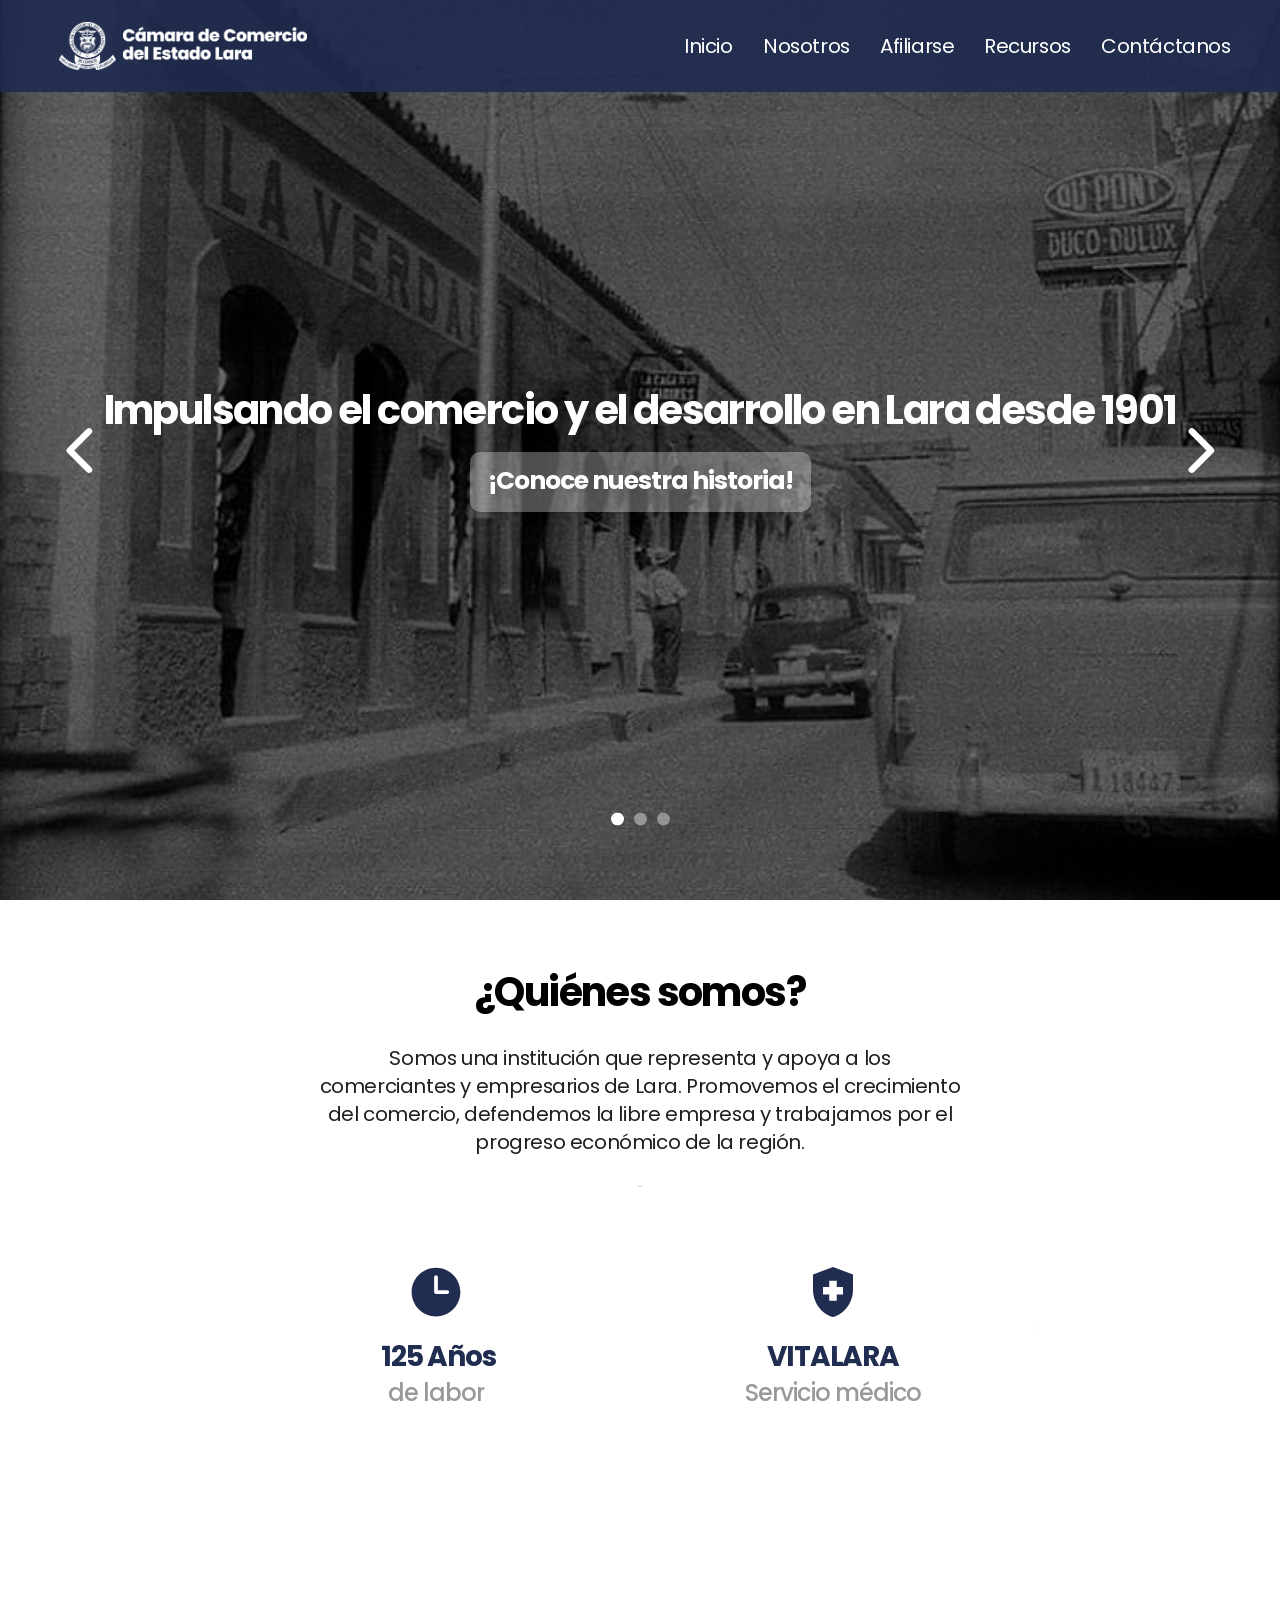
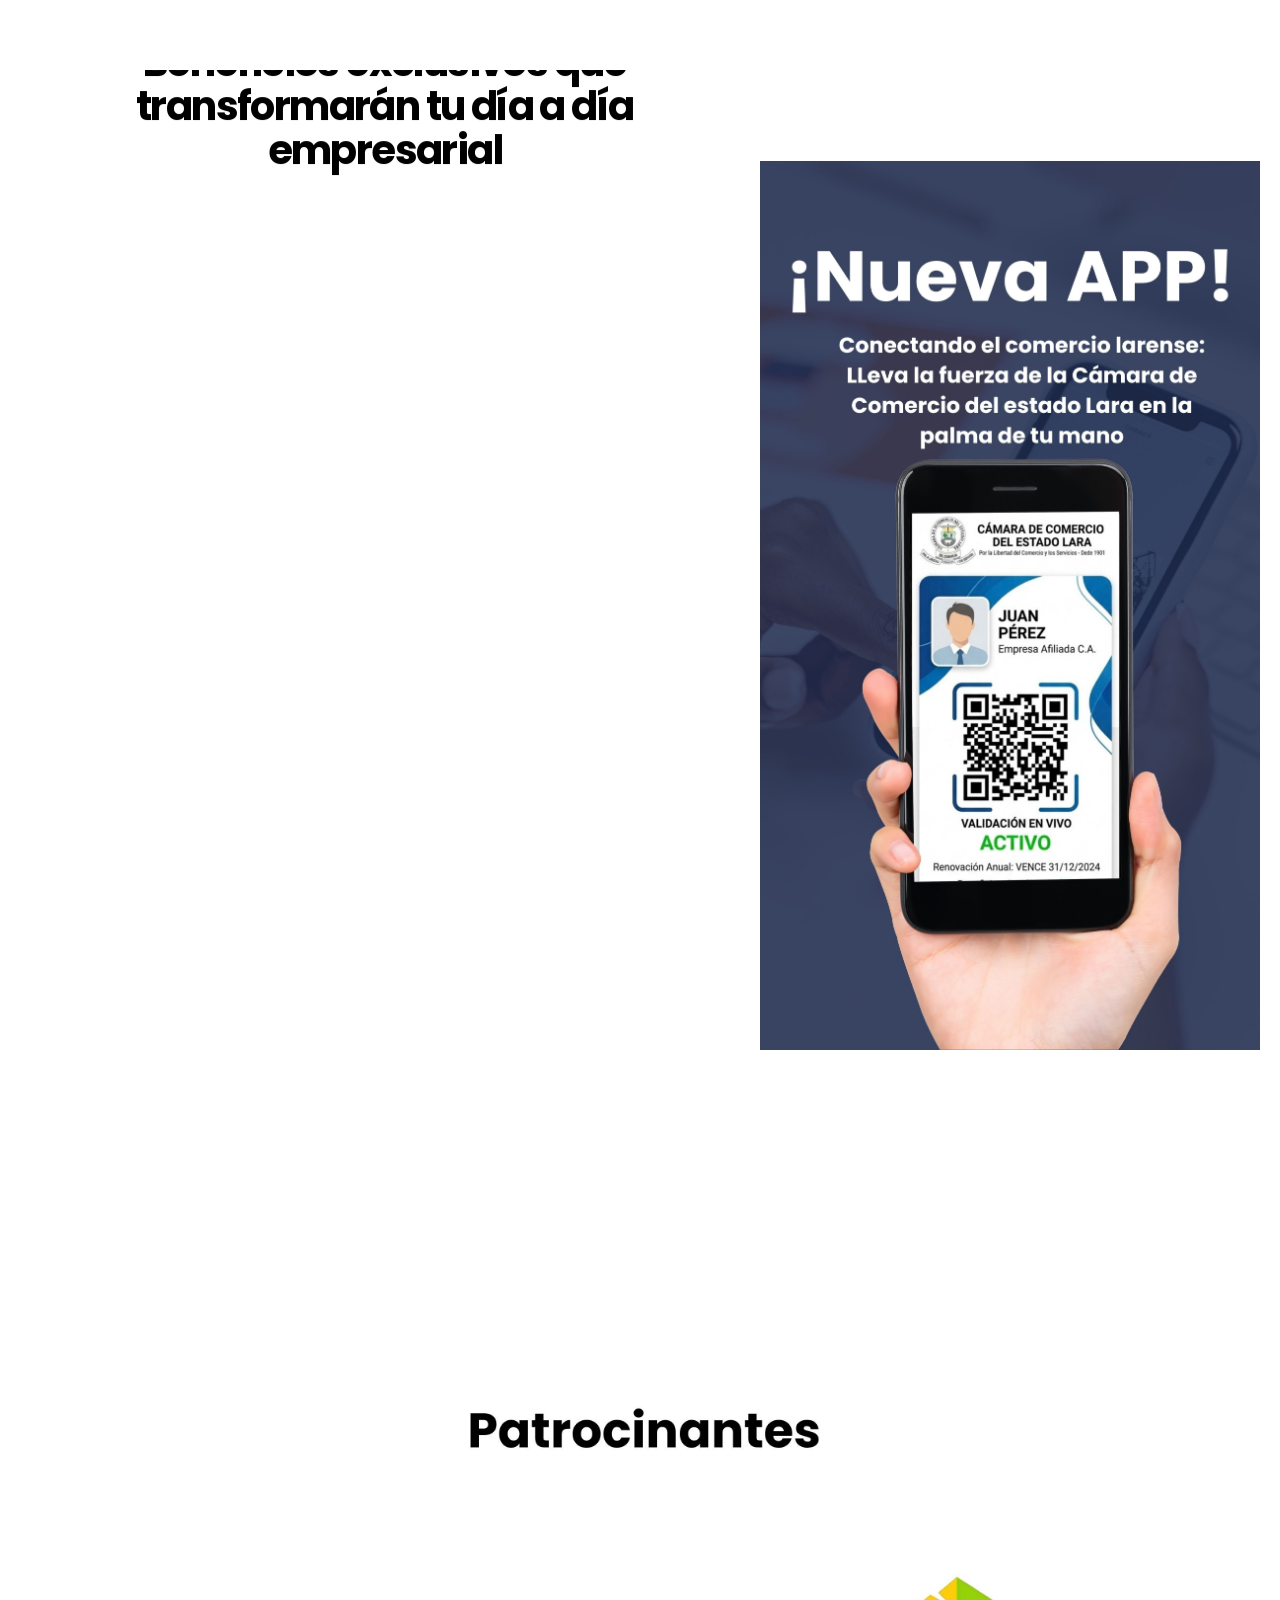
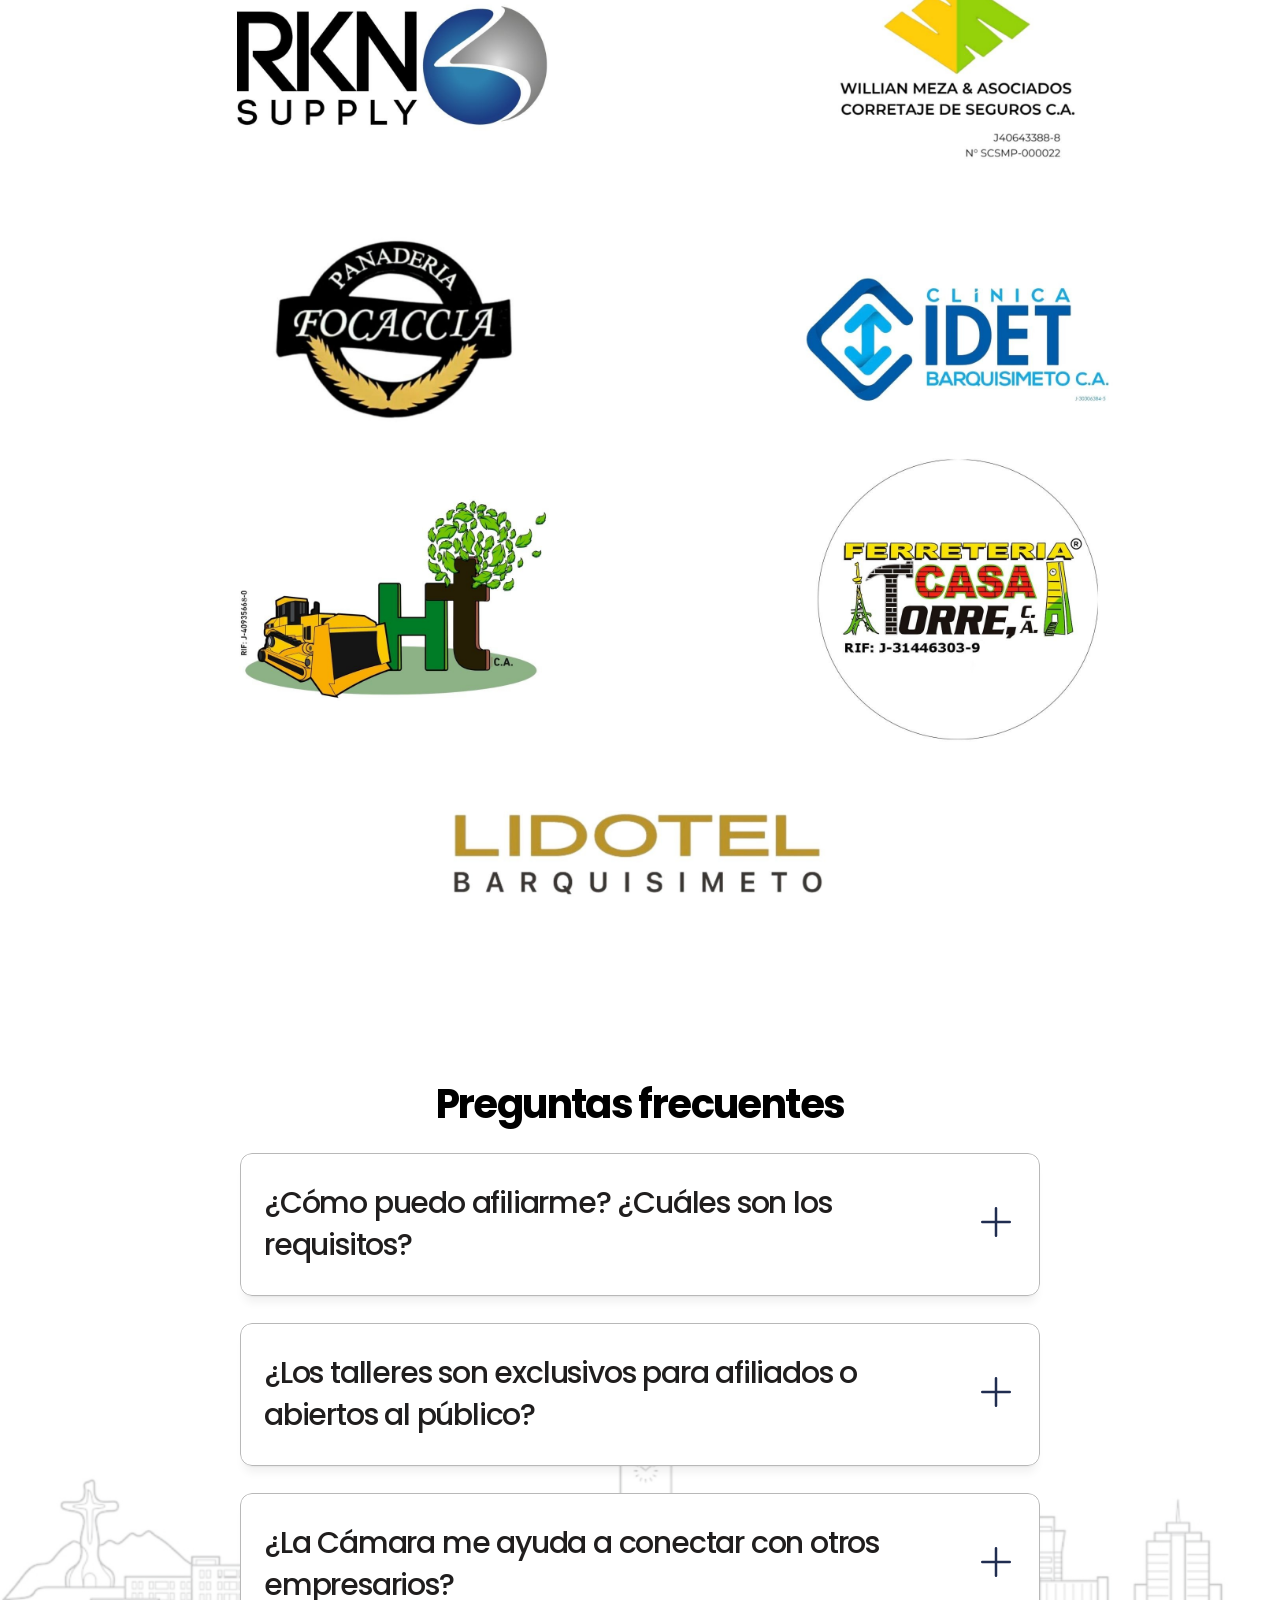
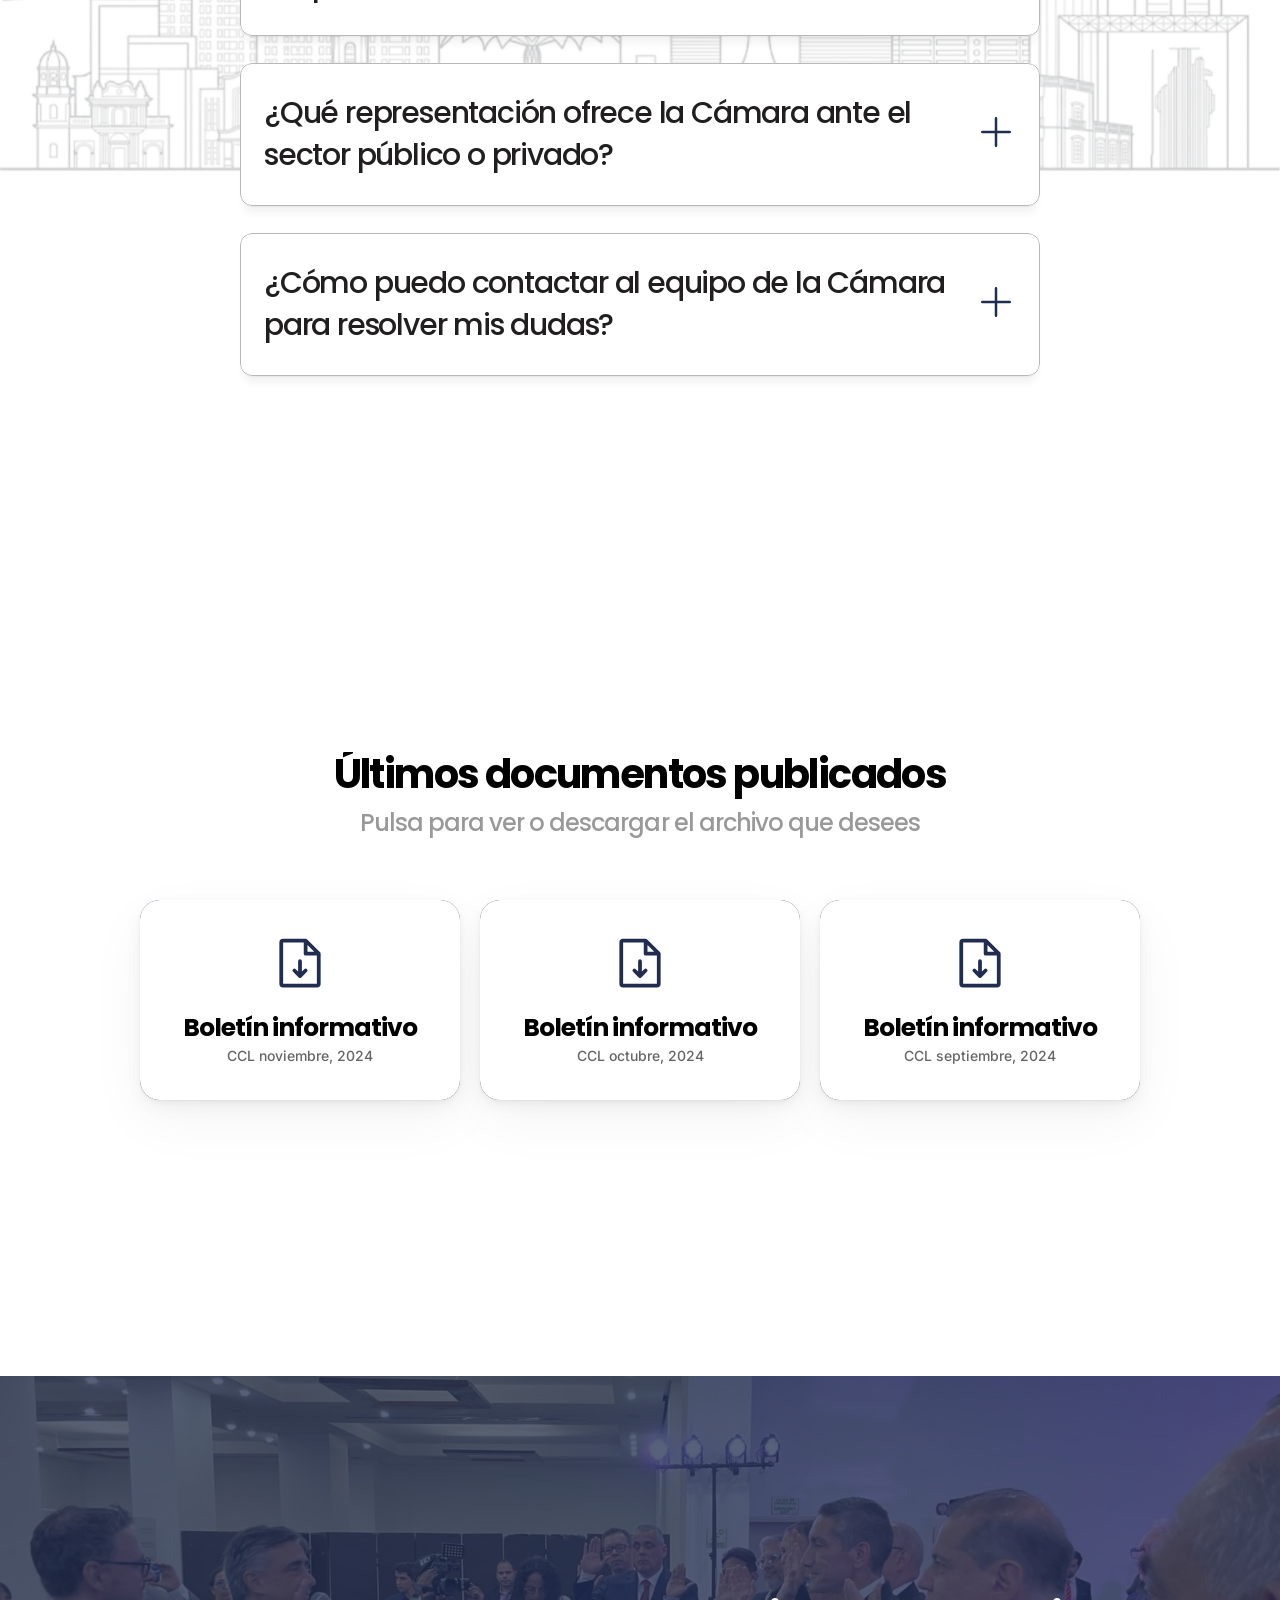
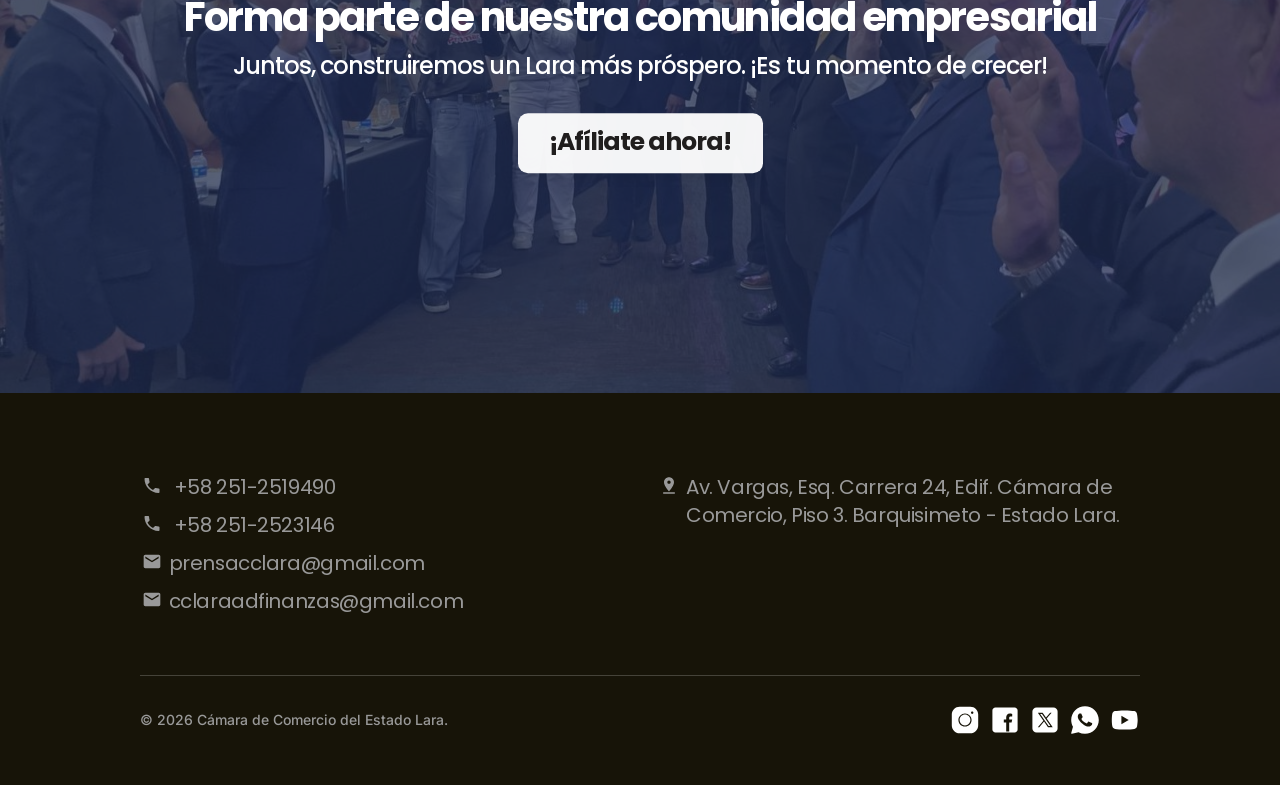
==== commit 22d1dd8f: "Eliminar el botón flotante "Made in Framer" postprocess.mjs quita el contenedor #__framer-badge-cont" ====
--- a/index.html
+++ b/index.html
@@ -210,7 +210,7 @@
 	<script>!function(){var w="framer_variant";function u(a,r){let e=r.indexOf("#"),t=e===-1?r:r.substring(0,e),o=e===-1?"":r.substring(e),n=t.indexOf("?"),h=n===-1?t:t.substring(0,n),d=n===-1?"":t.substring(n),s=new URLSearchParams(d),m=new URLSearchParams(a);for(let[i,l]of m)s.has(i)||i!==w&&s.append(i,l);let c=s.toString();return c===""?t+o:h+"?"+c+o}var g='div#main a[href^="#"],div#main a[href^="/"],div#main a[href^="."]',f="div#main a[data-framer-preserve-params]",S=document.currentScript?.hasAttribute("data-preserve-internal-params");if(window.location.search&&!navigator.webdriver&&!/bot|-google|google-|yandex|ia_archiver|crawl|spider/iu.test(navigator.userAgent)){let a=document.querySelectorAll(S?`${g},${f}`:f);for(let r of a){let e=u(window.location.search,r.href);r.setAttribute("href",e)}}
 }()</script>
 	
-	<div id="__framer-badge-container"><!--$--><!--$--><!--$--><a class="framer-6jWyo framer-n0ccwk framer-v-n0ccwk framer-bmpgw8 __framer-badge" data-framer-appear-id="n0ccwk" data-framer-name="Light" data-nosnippet="true" style="will-change:transform;pointer-events:auto;opacity:0.001;transform:translateY(10px)" href="https://www.framer.com" rel="noopener" title="Create a free website with Framer, the website builder loved by startups, designers and agencies."><div class="framer-13yxzio" data-framer-name="Backdrop" style="background-color:rgb(255, 255, 255);border-bottom-left-radius:10px;border-bottom-right-radius:10px;border-top-left-radius:10px;border-top-right-radius:10px;box-shadow:0px 0.6021873017743928px 1.5656869846134214px -1.5px rgba(0, 0, 0, 0.17), 0px 2.288533303243457px 5.950186588432988px -3px rgba(0, 0, 0, 0.14), 0px 10px 26px -4.5px rgba(0, 0, 0, 0.02)"></div><div class="framer-19yaanm" data-framer-name="Content" style="transform:translate(-50%, -50%)"><div class="framer-1kflzx5"><div data-framer-name="Logo" class="framer-hcsc7 framer-e50co" style="--1bd4d3i:rgb(0, 0, 0);--otdjsv:rgb(0, 0, 0);transform:translateX(-50%)"></div></div><!--$--><p style="position:absolute;transform:scale(0.001)">Create a free website with Framer, the website builder loved by startups, designers and agencies.</p><div data-framer-name="Text" class="framer-g7oZR framer-1um7t9d" style="--1bd4d3i:rgb(0, 0, 0);--otdjsv:rgb(0, 0, 0)"></div><!--/$--></div><div class="framer-j4ugry" data-framer-name="Bottom" style="mask:linear-gradient(180deg, rgba(0,0,0,0) 65%, rgba(0,0,0,1) 100%) add;-webkit-mask:linear-gradient(180deg, rgba(0,0,0,0) 65%, rgba(0,0,0,1) 100%) add;border-bottom-left-radius:11px;border-bottom-right-radius:11px;border-top-left-radius:11px;border-top-right-radius:11px;box-shadow:inset 0px 0px 0px 1px rgb(0, 0, 0);opacity:0.06"></div><div class="framer-jnuwbw" data-framer-name="Border" style="border-bottom-left-radius:11px;border-bottom-right-radius:11px;border-top-left-radius:11px;border-top-right-radius:11px;box-shadow:inset 0px 0px 0px 1px rgb(0, 0, 0);opacity:0.04"></div></a><!--/$--><!--/$--><!--/$--></div>
+	
 	<script data-framer-appear-animation="no-preference"></script>
 	<script>typeof document<"u"&&(window.process={...window.process,env:{...window.process?.env,NODE_ENV:"production"}});</script>
 	<link rel="modulepreload" fetchpriority="low" href="/assets/fu/sites/qvVd5x1oqgm8UECJxH6ip/rolldown-runtime.Bi-D_2cA.mjs"><link rel="modulepreload" fetchpriority="low" href="/assets/fu/sites/qvVd5x1oqgm8UECJxH6ip/react.Dxe_2v0O.mjs"><link rel="modulepreload" fetchpriority="low" href="/assets/fu/sites/qvVd5x1oqgm8UECJxH6ip/framer.Cv41wSmZ.mjs"><link rel="modulepreload" fetchpriority="low" href="/assets/fu/sites/qvVd5x1oqgm8UECJxH6ip/motion.DAMsZuM6.mjs"><link rel="modulepreload" fetchpriority="low" href="/assets/fu/sites/qvVd5x1oqgm8UECJxH6ip/toplevel-deps.DVqmcute.mjs"><link rel="modulepreload" fetchpriority="low" href="/assets/fu/sites/qvVd5x1oqgm8UECJxH6ip/U1FEb5UhEbAhUYYSRKoVZQj9JppI31krYnoPHAPpQr8.Ctl3LdDY.mjs"><link rel="modulepreload" fetchpriority="low" href="/assets/fu/sites/qvVd5x1oqgm8UECJxH6ip/shared-lib.DW8tbn86.mjs"><link rel="modulepreload" fetchpriority="low" href="/assets/fu/sites/qvVd5x1oqgm8UECJxH6ip/Hero.BIjxiVO3.mjs"><link rel="modulepreload" fetchpriority="low" href="/assets/fu/sites/qvVd5x1oqgm8UECJxH6ip/dzPqtOQTo.C20D5ea-.mjs"><link rel="modulepreload" fetchpriority="low" href="/assets/fu/sites/qvVd5x1oqgm8UECJxH6ip/VmIuJK4Hx.BYvfnao0.mjs"><link rel="modulepreload" fetchpriority="low" href="/assets/fu/sites/qvVd5x1oqgm8UECJxH6ip/QNRWuoZ9Z.Bo5h6-7x.mjs"><link rel="modulepreload" fetchpriority="low" href="/assets/fu/sites/qvVd5x1oqgm8UECJxH6ip/augiA20Il.Ch1CS180.mjs"><script type="module" async data-framer-bundle="main" fetchpriority="low" src="/assets/fu/sites/qvVd5x1oqgm8UECJxH6ip/script_main.BUfRvoZI.mjs"></script><div id="svg-templates" style="position: absolute; overflow: hidden; bottom: 0; left: 0; width: 0; height: 0; z-index: 0; contain: strict" aria-hidden="true">
